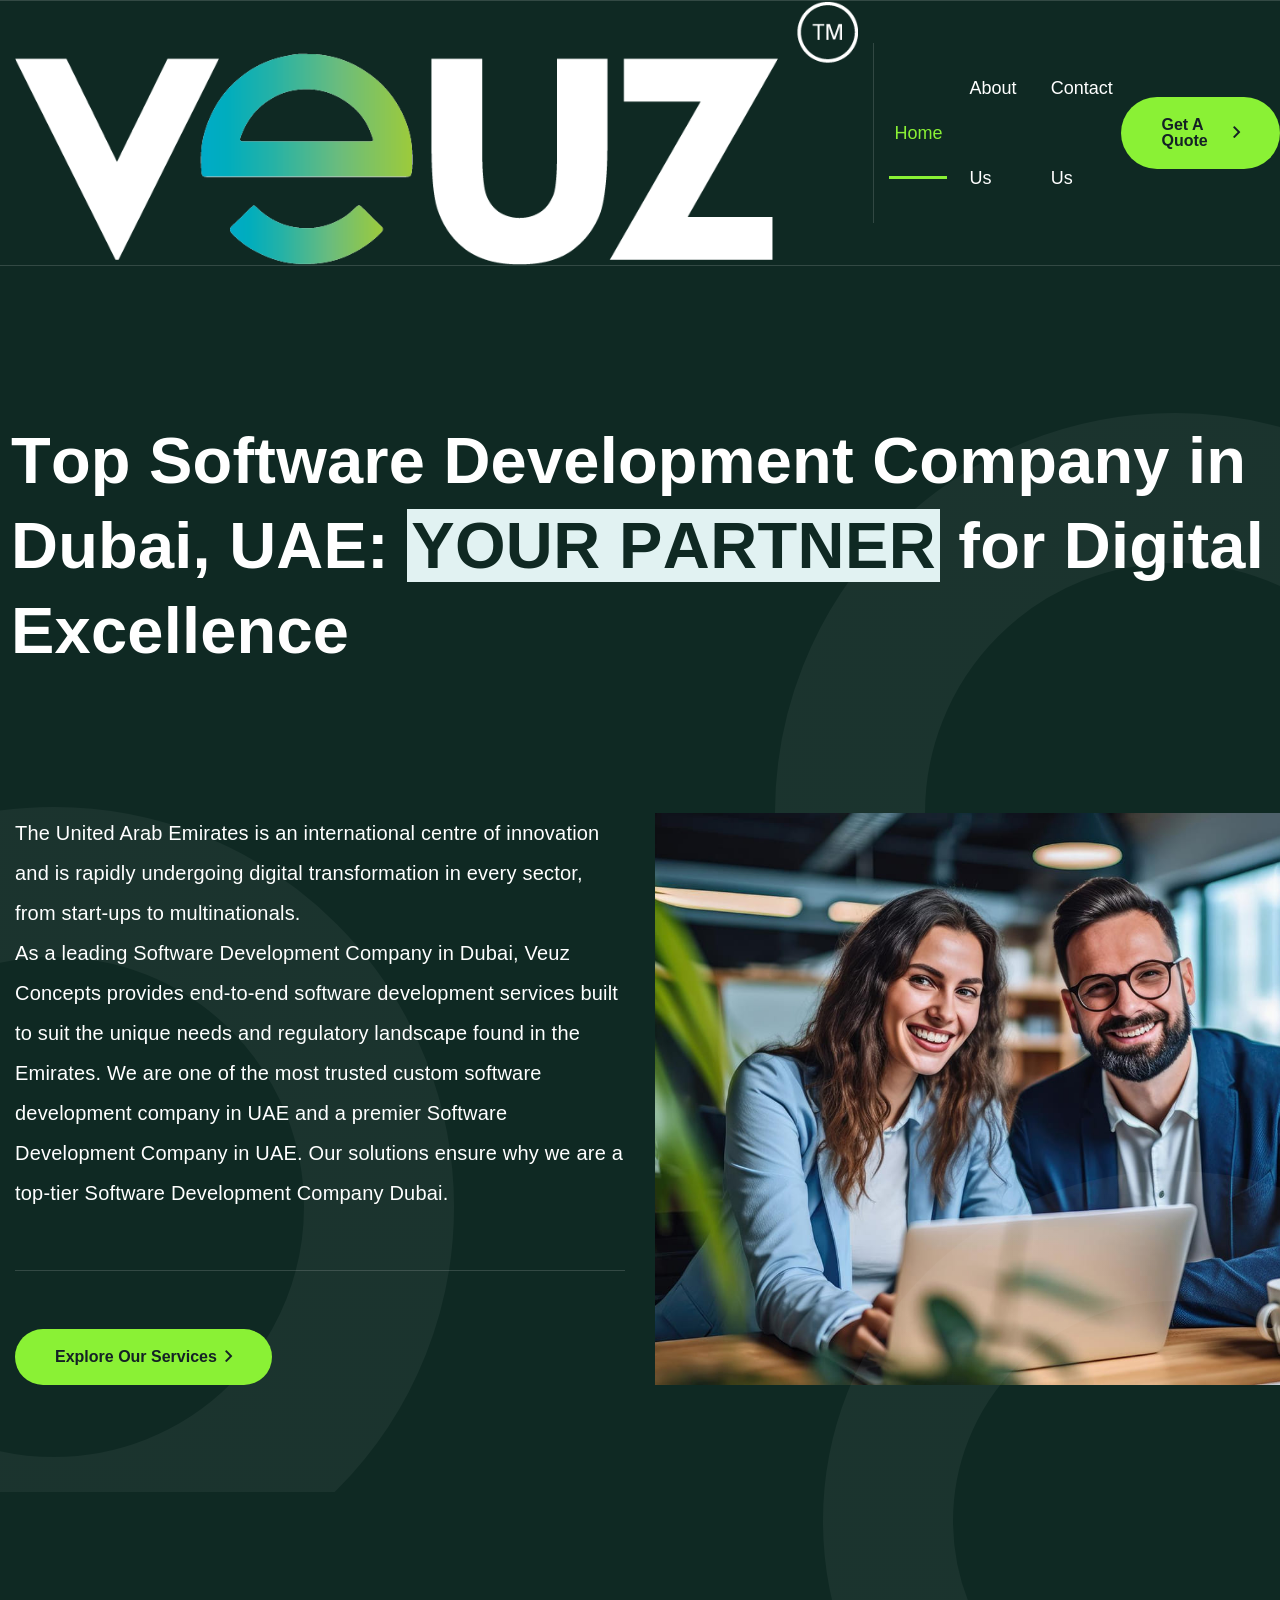
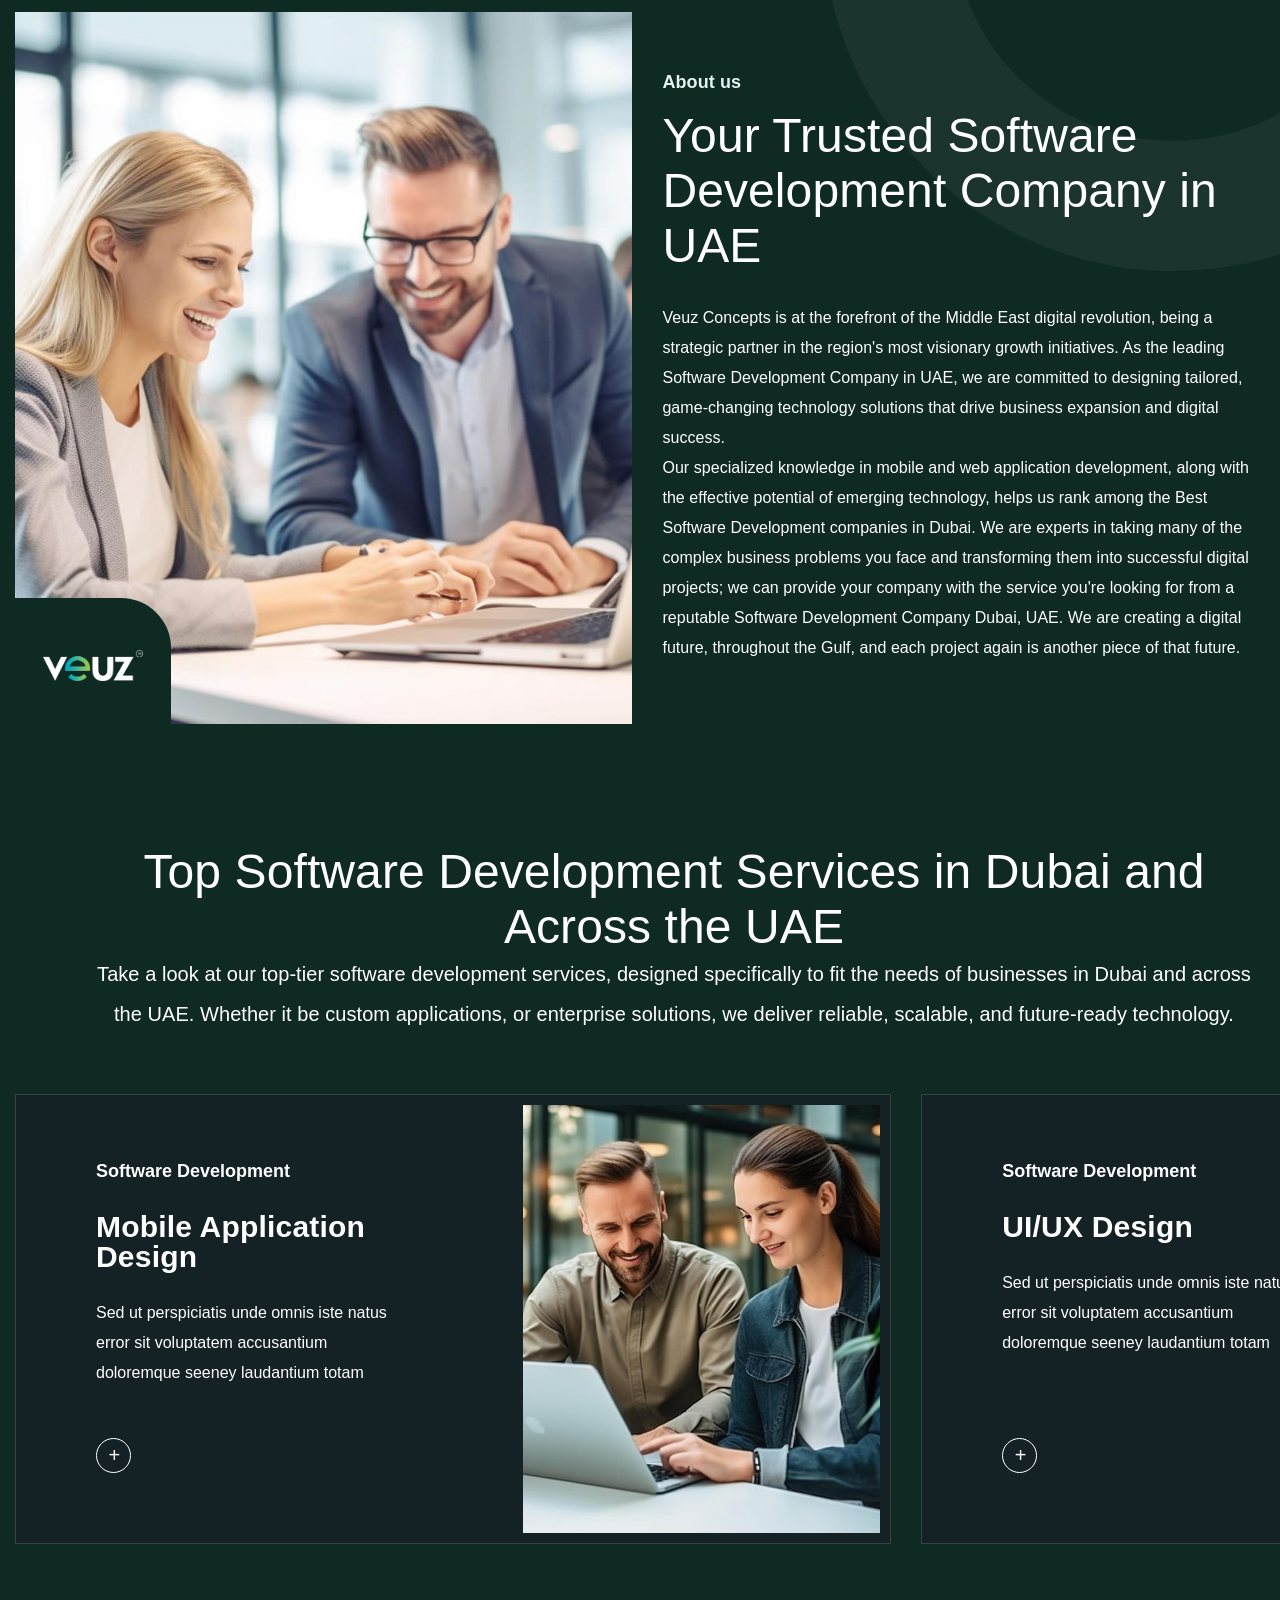
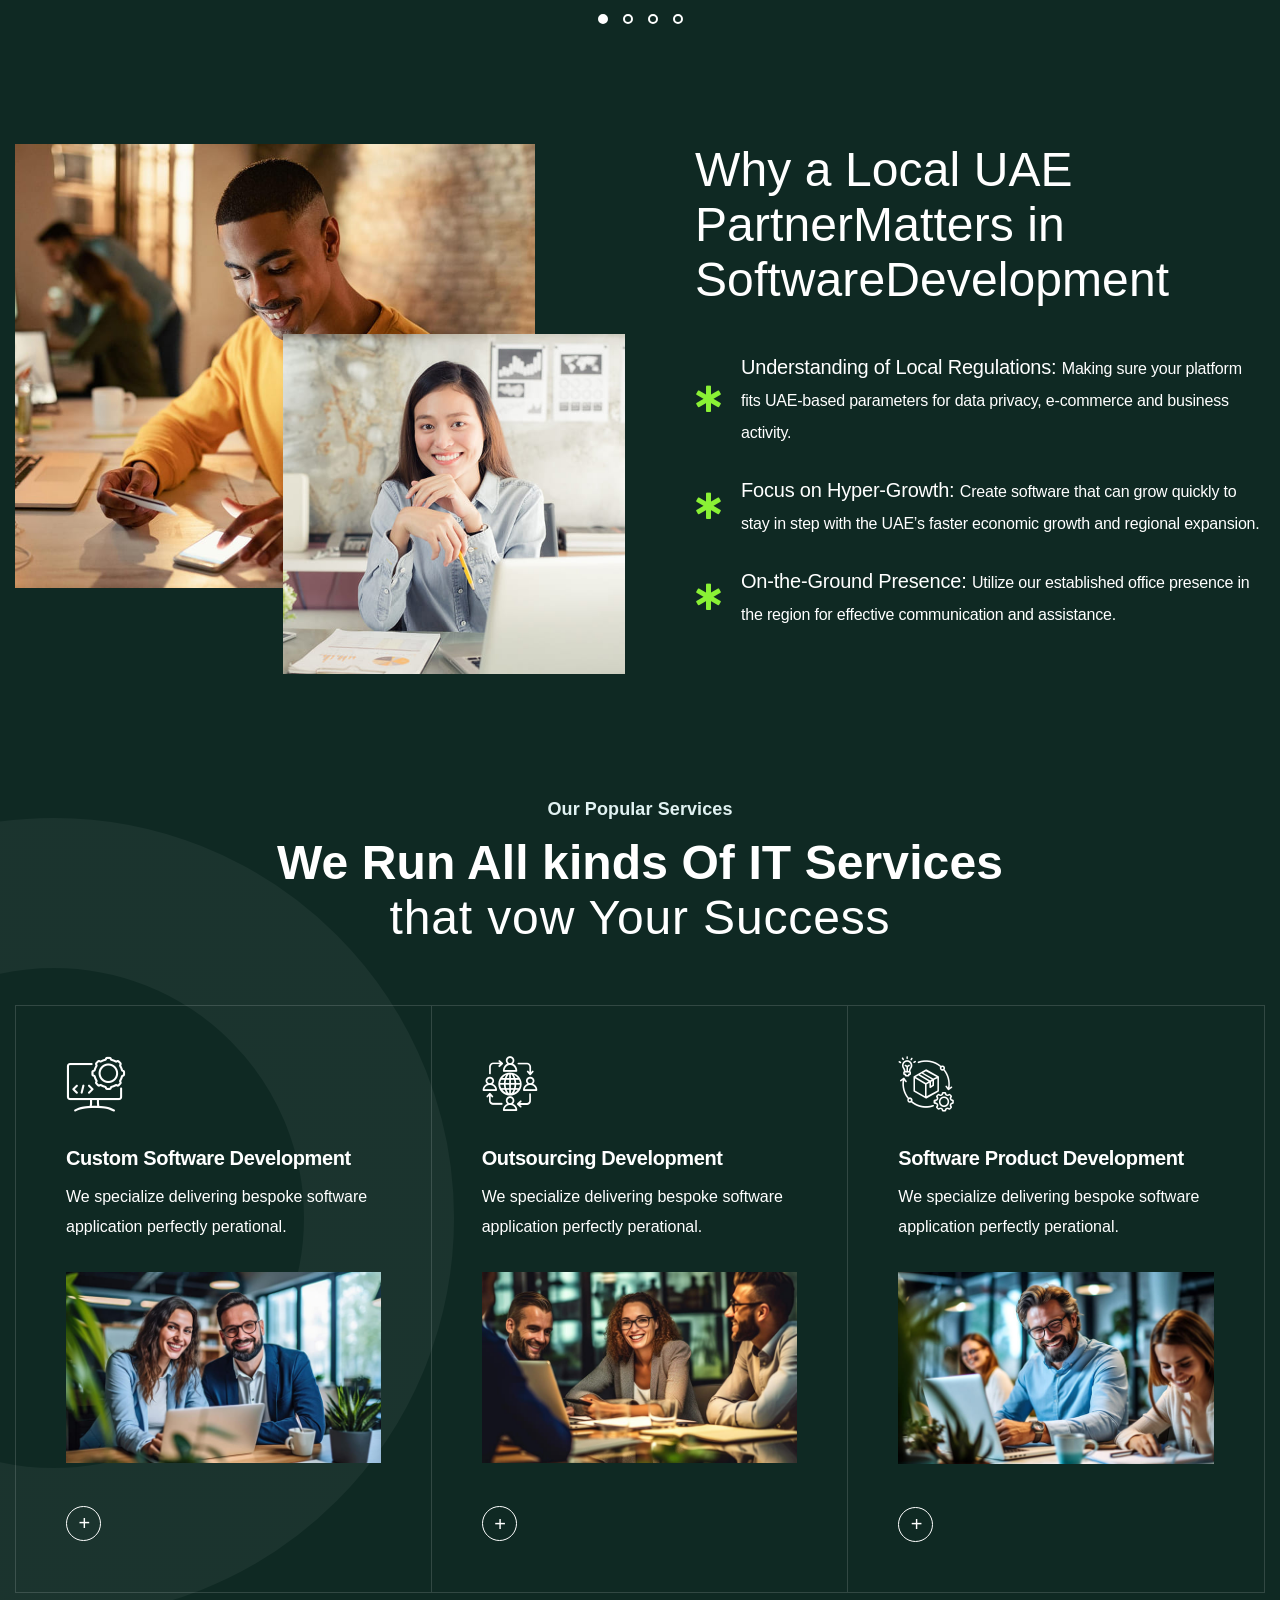
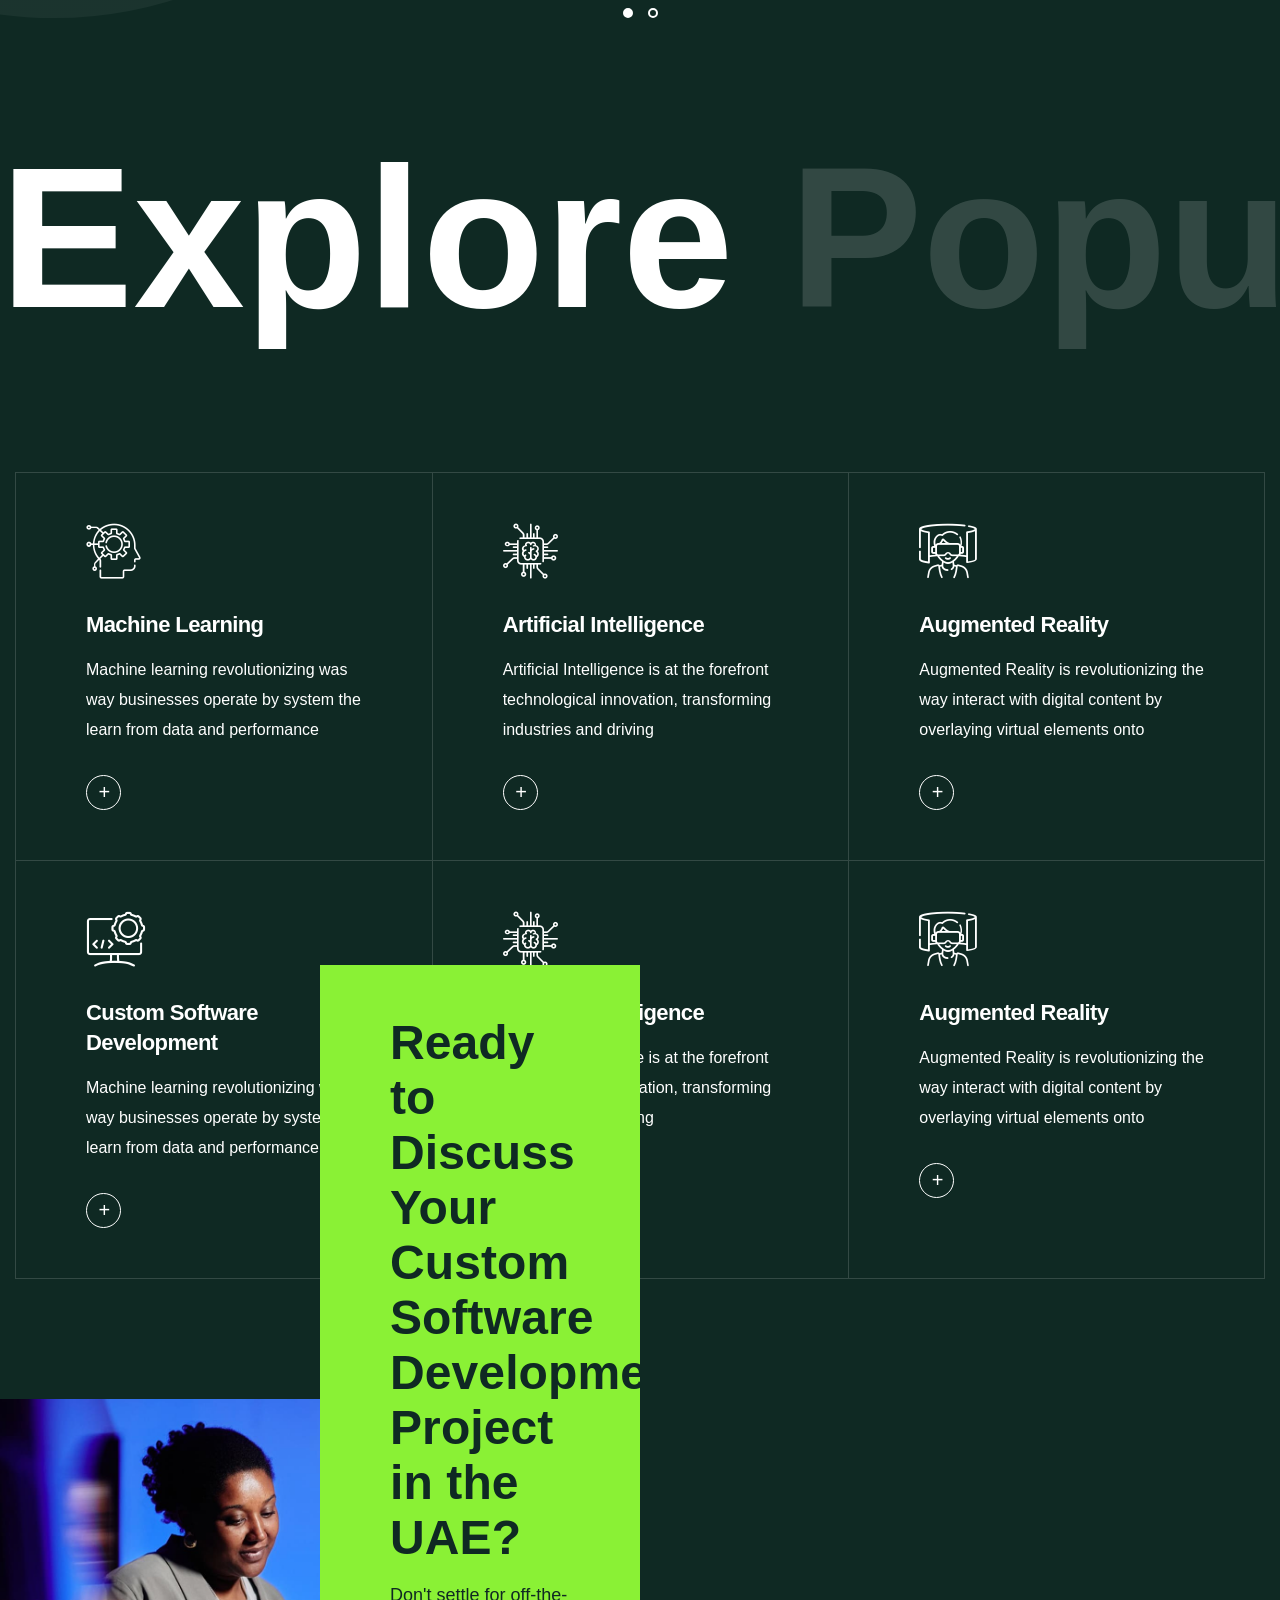
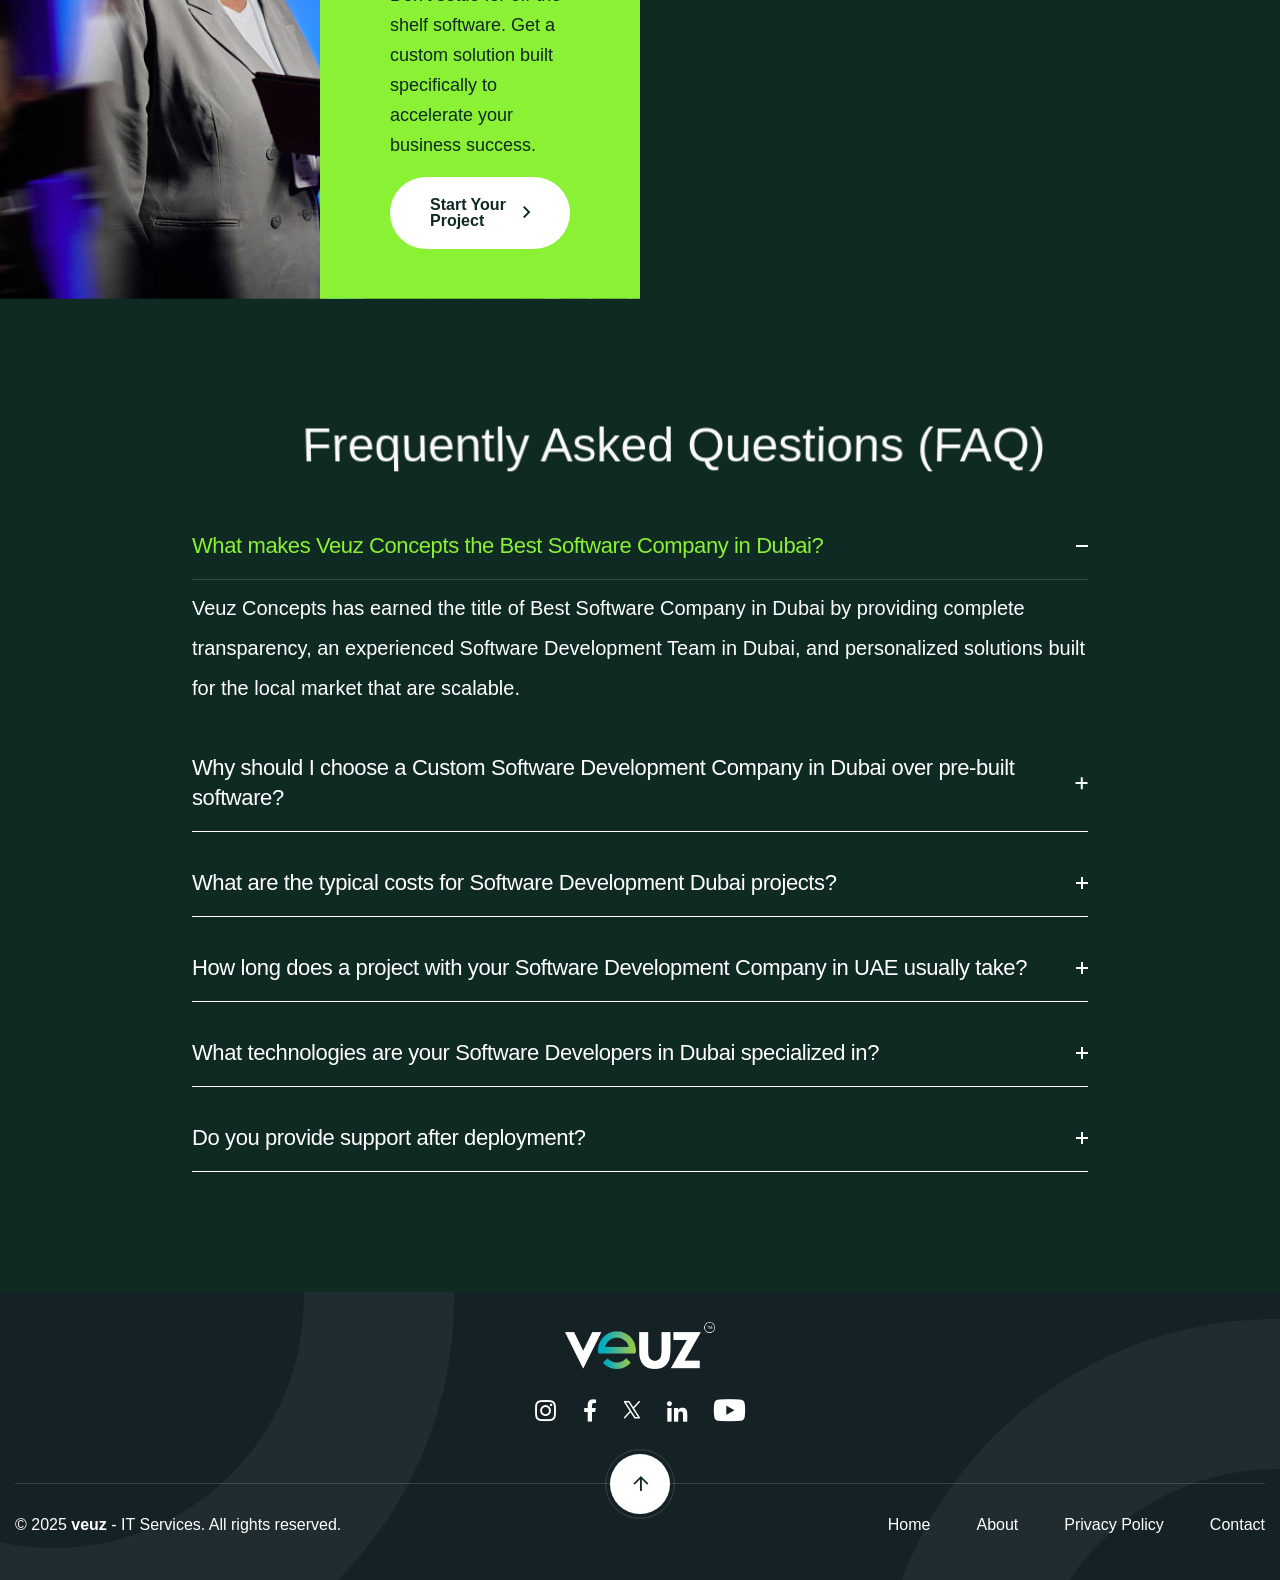
==== index.html @ c48ba490 "initial commit" ====
<!DOCTYPE html>
<html xmlns="http://www.w3.org/1999/xhtml" xml:lang="en-US" lang="en-US">


<head>
    <!-- Basic Page Needs -->
    <meta charset="utf-8" />
    <title>veuz</title>
    <meta name="description" content="">
    <meta name="keywords" content="">
    <meta name="author" content="" />

    <!-- Mobile Specific Metas -->
    <meta name="viewport" content="width=device-width, initial-scale=1, maximum-scale=5">

    <!-- Bootstrap -->
    <link rel="stylesheet" type="text/css" href="css/bootstrap.css" />
    <!-- Animate -->
    <link rel="stylesheet" type="text/css" href="css/animate.min.css" />
    <!-- Magnific-popup -->
    <link rel="stylesheet" type="text/css" href="css/magnific-popup.min.css" />
    <!-- Swiper -->
    <link rel="stylesheet" href="css/swiper-bundle.min.css">
    <!-- Nice select -->
    <link rel="stylesheet" href="css/nice-select.css">
    <!-- Odometer -->
    <link rel="stylesheet" href="css/odometer-theme-default.css">
    <!-- Textanimation -->
    <link rel="stylesheet" href="css/textanimation.css">

    <!-- Theme Style -->
    <link rel="stylesheet" type="text/css" href="css/styles.css" />

    <!-- Icon -->
    <link rel="stylesheet" type="text/css" href="icons/icomoon/style.css" />

    <!-- Favicon and Touch Icons  -->
    <link rel="shortcut icon" href="image/logo/favicon-veuz.png" />
    <link rel="apple-touch-icon-precomposed" href="image/logo/favicon-veuz.png" />


</head>

<body class="counter-scroll">

    <!-- .preload -->
    <div id="loading">
        <div id="loading-center">
            <div class="loader-container">
                <div class="wrap-loader">
                    <div class="loader">
                    </div>
                    <div class="icon">
                        <img src="image/logo/favicon-veuz.png" alt="logo">
                    </div>
                </div>
            </div>
        </div>
    </div>
    <!-- /.preload -->
    <div class="wrapper position-relative">



        <!-- Header -->
        <header class="header header-sticky" id="header">
            <div class="header-content flex justify-content-between align-items-center">
                <div class="header-left flex align-items-center">
                    <div class="logo logo-header">
                        <a href="index.html">
                            <img src="image/logo/logo-veuz.png" alt="">
                        </a>
                    </div>
                    <nav class="main-menu">
                        <ul class="menu-primary-menu">
                            <li class="menu-item current-menu-item">
                                <a href="index.html" class="item-link body-2">
                                    <span>
                                        Home
                                    </span>
                                </a>
                            </li>
                            <li class="menu-item">
                                <a href="about-us.html" class="item-link body-2">
                                    <span>
                                        About Us
                                    </span>
                                </a>
                            </li>
                            
                            
                            <li class="menu-item">
                                <a href="contact.html" class="item-link body-2">
                                    <span>
                                        Contact Us
                                    </span>
                                </a>
                            </li>
                        </ul>
                    </nav>
                </div>
                <div class="header-right">
                    <div class="nav-btn">
                        <a href="pricing.html" class="tf-btn">
                            <span>Get A Quote</span>
                            <i class="icon-arrow-right"></i>
                        </a>
                    </div>
                    
                    <div class="mobile-button nav-item d-xl-none">
                        <a href="#canvasMobile" data-bs-toggle="offcanvas">
                            <span></span>
                            <span></span>
                            <span></span>
                        </a>
                    </div>
                </div>
            </div>
        </header>
        <!-- /.header -->

        <!-- Page-title -->

        <div class="page-title-home tf-spacing-2">
            <div class="mask mask-home-1">
                <svg xmlns="http://www.w3.org/2000/svg" width="800" height="800" fill="none">
                    <circle cx="400" cy="400" r="325" stroke="url(#a)" stroke-width="150" />
                    <defs>
                        <linearGradient id="a" x1="176" x2="569" y1="70.5" y2="674">
                            <stop offset="0" stop-color="#fff" stop-opacity="0.05" />
                            <stop offset="1" stop-color="#fff" stop-opacity="0" />
                        </linearGradient>
                    </defs>
                </svg>
            </div>
            <div class="mask mask-home-2">
                <svg xmlns="http://www.w3.org/2000/svg" width="800" height="800" fill="none">
                    <circle cx="400" cy="400" r="325" stroke="url(#a1)" stroke-width="150" />
                    <defs>
                        <linearGradient id="a1" x1="176" x2="569" y1="70.5" y2="674">
                            <stop offset="0" stop-color="#fff" stop-opacity="0.05" />
                            <stop offset="1" stop-color="#fff" stop-opacity="0" />
                        </linearGradient>
                    </defs>
                </svg>
            </div>
            <div class="tf-container">
                <div class="row">
                    <div class="col-12">
                        <div class="top-page-title">
                            
                            <h1 class="title fw-6 lh-85 split-text effect-right">
                                Top Software Development Company in Dubai, UAE:  

                                <span class="highlight text-uppercase"> Your Partner</span> for Digital Excellence
                            </h1>
                        </div>
                    </div>
                </div>
                <div class="row justify-content-between rg-70">
                    <div class="col-lg-6">
                        <div class="content-left">

                            <div class="desc text-animation">
                                <p class="fs-20 lh-40">
                                    The United Arab Emirates is an international centre of innovation and is rapidly undergoing digital transformation in every sector, from start-ups to multinationals. 
                                </p>
                                 <p class="fs-20 lh-40">
                                    As a leading Software Development Company in Dubai, Veuz Concepts provides end-to-end software development services built to suit the unique needs and regulatory landscape found in the Emirates. We are one of the most trusted custom software development company in UAE and a premier Software Development Company in UAE. Our solutions ensure why we are a top-tier Software Development Company Dubai.
                                </p>
                            </div>

                            

                            <a href="services.html" class="tf-btn">
                                <span>Explore Our Services</span>
                                <i class="icon-arrow-right"></i>
                            </a>
                        </div>

                    </div>
                    <div class="col-lg-6">
                        <div class="image tf-animate-1">
                            <img src="image/page-title/img-page-title.jpg" data-src="image/page-title/img-page-title.jpg" alt="" class="lazyload">
                        </div>
                    </div>

                </div>
            </div>
        </div>

        <!-- /.page-title -->

        <!-- Main-content -->

        <div class="main-content">
            

            <section class="section-counting tf-spacing-2">
                <div class="mask mask-1">
                    <svg xmlns="http://www.w3.org/2000/svg" width="700" height="700" fill="none">
                        <circle cx="350" cy="350" r="285" stroke="url(#a2)" stroke-width="130" />
                        <defs>
                            <linearGradient id="a2" x1="154" x2="497.875" y1="61.688" y2="589.75">
                                <stop offset="0" stop-color="#fff" stop-opacity="0.05" />
                                <stop offset="1" stop-color="#fff" stop-opacity="0" />
                            </linearGradient>
                        </defs>
                    </svg>
                </div>
                <div class="tf-container w-1810">
                    <div class="section-counting-inner flex">
                        <div class="left">
                            <div class="image tf-animate-1">
                                <img src="image/section/img-section-counting-1.jpg" data-src="image/section/img-section-counting-1.jpg" alt="" class="lazyload">
                            </div>
                            <div class="box-logo tf-animate-2">
                                <img src="image/logo/logo-veuz.png" alt="">
                                
                            </div>
                            
                        </div>
                        <div class="right">
                            <div class="heading-section ">
                                <div class="sub-title body-2 fw-7 mb-17 title-animation">
                                    About us
                                </div>
                                <h2 class="title title-animation fw-3 mb-5">
                                    Your Trusted Software Development Company in UAE

                                    
                                </h2>
                                <div class="desc text-animation">
                                <p class=" lh-30">
                                    Veuz Concepts is at the forefront of the Middle East digital revolution, being a strategic partner in the region's most visionary growth initiatives. As the leading Software Development Company in UAE, we are committed to designing tailored, game-changing technology solutions that drive business expansion and digital success.
                                </p>
                                 <p class=" lh-30">
                                    Our specialized knowledge in mobile and web application development, along with the effective potential of emerging technology, helps us rank among the Best Software Development companies in Dubai. We are experts in taking many of the complex business problems you face and transforming them into successful digital projects; we can provide your company with the service you're looking for from a reputable Software Development Company Dubai, UAE. We are creating a digital future, throughout the Gulf, and each project again is another piece of that future.
                                </p>
                            </div>
                            </div>
                            
                        </div>
                    </div>
                </div>
            </section>

           

            <section class="section-project tf-spacing-2">
                <div class="tf-container">
                    <div class="heading-section mb-60 text-center">
                        
                        <h2 class="title fw-3 title-animation">
                            Top Software Development Services in Dubai and Across the UAE
                        </h2>
                        <div class="desc text-animation">
                                <p class="fs-20 lh-40">
                                    Take a look at our top-tier software development services, designed specifically to fit the needs of businesses in Dubai and across the UAE. Whether it be custom applications, or enterprise solutions, we deliver reliable, scalable, and future-ready technology.
                                </p>
                            </div>
                    </div>
                </div>
                <div class="swiper tf-swiper sw-project " data-swiper='{
                    "slidesPerView": 1,
                    "spaceBetween": 30,
                    "speed": 800,
                    "pagination": { "el": ".sw-pagination-project", "clickable": true },
                    "navigation": {
                        "clickable": true,
                        "nextEl": ".team-project",
                        "prevEl": ".team-project"
                    },  
                    "breakpoints": {
                        "1200": { "slidesPerView": 1.4125, "slidesPerGroup": 1}
                        }
                    }'>
                    <div class="swiper-wrapper">
                        <div class="swiper-slide">
                            <div class="project-item hover-image">
                                <div class="item-content px-sm-15">
                                    <div class="top-content">
                                        <div class="sub-title body-2 fw-7">
                                            Software Development
                                        </div>
                                        <h3 class="title-project"><a href="porfolio-details.html">Mobile Application Design</a></h3>
                                        <div class="desc lh-30">
                                            Sed ut perspiciatis unde omnis iste natus
                                            error sit voluptatem accusantium doloremque seeney laudantium totam
                                        </div>
                                    </div>
                                    <div class="bottom-content">
                                        <a href="porfolio-details.html" class="tf-btn-readmore">
                                            <span class="plus">+</span>
                                            <span class="text">Read More</span>
                                        </a>
                                    </div>
                                </div>
                                <a href="porfolio-details.html" class="image">
                                    <img src="image/project-item/project-item-1.jpg" data-src="image/project-item/project-item-1.jpg" alt="" class="lazyload">
                                </a>
                            </div>
                        </div>
                        <div class="swiper-slide">
                            <div class="project-item hover-image">
                                <div class="item-content px-sm-15">
                                    <div class="top-content">
                                        <div class="sub-title body-2 fw-7">
                                            Software Development
                                        </div>
                                        <h3 class="title-project"><a href="porfolio-details.html">UI/UX Design</a></h3>
                                        <div class="desc lh-30">
                                            Sed ut perspiciatis unde omnis iste natus
                                            error sit voluptatem accusantium doloremque seeney laudantium totam
                                        </div>
                                    </div>
                                    <div class="bottom-content">
                                        <a href="porfolio-details.html" class="tf-btn-readmore">
                                            <span class="plus">+</span>
                                            <span class="text">Read More</span>
                                        </a>
                                    </div>
                                </div>
                                <a href="porfolio-details.html" class="image">
                                    <img src="image/project-item/project-item-1.jpg" data-src="image/project-item/project-item-1.jpg" alt="" class="lazyload">
                                </a>
                            </div>
                        </div>
                        <div class="swiper-slide">
                            <div class="project-item hover-image">
                                <div class="item-content px-sm-15">
                                    <div class="top-content">
                                        <div class="sub-title body-2 fw-7">
                                            Software Development
                                        </div>
                                        <h3 class="title-project"><a href="porfolio-details.html">Mobile Application Design</a></h3>
                                        <div class="desc lh-30">
                                            Sed ut perspiciatis unde omnis iste natus
                                            error sit voluptatem accusantium doloremque seeney laudantium totam
                                        </div>
                                    </div>
                                    <div class="bottom-content">
                                        <a href="porfolio-details.html" class="tf-btn-readmore">
                                            <span class="plus">+</span>
                                            <span class="text">Read More</span>
                                        </a>
                                    </div>
                                </div>
                                <a href="porfolio-details.html" class="image">
                                    <img src="image/project-item/project-item-1.jpg" data-src="image/project-item/project-item-1.jpg" alt="" class="lazyload">
                                </a>
                            </div>
                        </div>
                        <div class="swiper-slide">
                            <div class="project-item hover-image">
                                <div class="item-content px-sm-15">
                                    <div class="top-content">
                                        <div class="sub-title body-2 fw-7">
                                            Software Development
                                        </div>
                                        <h3 class="title-project"><a href="porfolio-details.html">UI/UX Design</a></h3>
                                        <div class="desc lh-30">
                                            Sed ut perspiciatis unde omnis iste natus
                                            error sit voluptatem accusantium doloremque seeney laudantium totam
                                        </div>
                                    </div>
                                    <div class="bottom-content">
                                        <a href="porfolio-details.html" class="tf-btn-readmore">
                                            <span class="plus">+</span>
                                            <span class="text">Read More</span>
                                        </a>
                                    </div>
                                </div>
                                <a href="porfolio-details.html" class="image">
                                    <img src="image/project-item/project-item-1.jpg" data-src="image/project-item/project-item-1.jpg" alt="" class="lazyload">
                                </a>
                            </div>
                        </div>
                    </div>
                </div>
                <div class="sw-pagination-project sw-pagination mt-70 justify-content-center"></div>
            </section>

            <section class="section-about p-services tf-spacing-2">
                <div class="tf-container">
                    <div class="row">
                        <div class="col-lg-6">
                            <div class="left">
                                <div class="image tf-animate-2">
                                    <img src="image/section/img-section-about-p-serveic-1.jpg" data-src="image/section/img-section-about-p-serveic-1.jpg" alt="" class="lazyload">
                                </div>
                                <div class="img-secion-item img-1 tf-animate-3">
                                    <img src="image/section/img-section-about-p-serveic-2.jpg" data-src="image/section/img-section-about-p-serveic-2.jpg" alt="" class="lazyload">
                                </div>
                            </div>
                        </div>
                        <div class="col-lg-6">
                            <div class="right">
                                <div class="heading-section mb-45">
                                    
                                    <h2 class="title fw-3 title-animation">
                                        Why a Local UAE Partner
Matters in Software
Development
                                    </h2>
                                </div>
                                <div class="section-content">
                                    
                                    <div class="list-benefit">
                                        <div class="benefit-item style-big title-animation">
                                            <i class="icon-star-of-life"></i>
                                            <span class="fs-20 lh-30">Understanding of Local Regulations: <span class="fs-16">Making sure your platform fits UAE-based parameters for data privacy, e-commerce and business activity.</span></span>
                                        </div>
                                        <div class="benefit-item style-big title-animation">
                                            <i class="icon-star-of-life"></i>
                                            <span class="fs-20 lh-30">Focus on Hyper-Growth: <span class="fs-16">Create software that can grow quickly to stay in step with the UAE’s faster economic growth and regional expansion.</span></span>
                                        </div>
                                        <div class="benefit-item style-big title-animation">
                                            <i class="icon-star-of-life"></i>
                                            <span class="fs-20 lh-30">On-the-Ground Presence: <span class="fs-16">Utilize our established office presence in the region for effective communication and assistance.</span></span>
                                        </div>
                                    </div>
                                    
                                </div>
                            </div>
                        </div>
                    </div>
                </div>
            </section>


            

            <section class="section-services tf-spacing-2">
                <div class="mask mask-1">
                    <svg xmlns="http://www.w3.org/2000/svg" width="800" height="800" fill="none">
                        <circle cx="400" cy="400" r="325" stroke="url(#a3)" stroke-width="150" />
                        <defs>
                            <linearGradient id="a3" x1="176" x2="569" y1="70.5" y2="674">
                                <stop offset="0" stop-color="#fff" stop-opacity="0.05" />
                                <stop offset="1" stop-color="#fff" stop-opacity="0" />
                            </linearGradient>
                        </defs>
                    </svg>
                </div>
                
                <div class="tf-container">
                    <div class="row">
                        <div class="col-12">
                            <div class="heading-section mb-60 text-center">
                                <div class="sub-title body-2 fw-7 mb-17 title-animation">
                                    Our Popular Services
                                </div>
                                <h2 class="title fw-6 title-animation">
                                    We Run All kinds Of IT Services
                                    <br><span class="fw-3">that vow Your Success</span>
                                </h2>
                            </div>
                        </div>
                    </div>
                    <div class="row">
                        <div class="col-12">
                            <div class="swiper tf-swiper sw-services sw-border" data-swiper='{
                                "slidesPerView": 1,
                                "spaceBetween": 0,
                                "speed": 800,
                                "pagination": { "el": ".sw-pagination-services", "clickable": true },
                                "breakpoints": {
                                    "550": { "slidesPerView": 2, "slidesPerGroup": 1},
                                    "1200": { "slidesPerView": 3, "slidesPerGroup": 1}
                                    }
                                }'>
                                <div class="swiper-wrapper">
                                    <div class="swiper-slide">
                                        <div class="services-item hover-image px-md-15 style-1">
                                            <div class="icon">
                                                <i class="icon-custom-software"></i>
                                            </div>
                                            <h6 class="lh-30 fw-6"><a href="services-details.html" class="title-service"> Custom Software Development</a></h6>
                                            <div class="desc lh-30">
                                                We specialize delivering bespoke software application perfectly perational.
                                            </div>
                                            <a href="services-details.html" class="image">
                                                <img src="image/services-item/services-1.jpg" data-src="image/services-item/services-1.jpg" alt="" class="lazyload">
                                            </a>
                                            <div class="bottom-item">
                                                <a href="services-details.html" class="tf-btn-readmore">
                                                    <span class="plus">+</span>
                                                    <span class="text">Read More</span>
                                                </a>
                                            </div>
                                        </div>
                                    </div>
                                    <div class="swiper-slide">
                                        <div class="services-item hover-image px-md-15 style-1">
                                            <div class="icon">
                                                <i class="icon-outsourcing"></i>
                                            </div>
                                            <h6 class="lh-30 fw-6"><a href="services-details.html" class="title-service">Outsourcing Development</a></h6>
                                            <div class="desc lh-30">
                                                We specialize delivering bespoke software application perfectly perational.
                                            </div>
                                            <a href="services-details.html" class="image">
                                                <img src="image/services-item/services-2.jpg" data-src="image/services-item/services-2.jpg" alt="" class="lazyload">
                                            </a>
                                            <div class="bottom-item">
                                                <a href="services-details.html" class="tf-btn-readmore">
                                                    <span class="plus">+</span>
                                                    <span class="text">Read More</span>
                                                </a>
                                            </div>
                                        </div>
                                    </div>
                                    <div class="swiper-slide">
                                        <div class="services-item hover-image px-md-15 style-1">
                                            <div class="icon">
                                                <i class="icon-software-product"></i>
                                            </div>
                                            <h6 class="lh-30 fw-6"><a href="services-details.html" class="title-service">Software Product Development</a></h6>
                                            <div class="desc lh-30">
                                                We specialize delivering bespoke software application perfectly perational.
                                            </div>
                                            <a href="services-details.html" class="image">
                                                <img src="image/services-item/services-3.jpg" data-src="image/services-item/services-3.jpg" alt="" class="lazyload">
                                            </a>
                                            <div class="bottom-item">
                                                <a href="services-details.html" class="tf-btn-readmore">
                                                    <span class="plus">+</span>
                                                    <span class="text">Read More</span>
                                                </a>
                                            </div>
                                        </div>
                                    </div>
                                    <div class="swiper-slide">
                                        <div class="services-item hover-image px-md-15 style-1">
                                            <div class="icon">
                                                <i class="icon-software-product"></i>
                                            </div>
                                            <h6 class="lh-30 fw-6"><a href="services-details.html" class="title-service">Software Product Development</a></h6>
                                            <div class="desc lh-30">
                                                We specialize delivering bespoke software application perfectly perational.
                                            </div>
                                            <a href="services-details.html" class="image">
                                                <img src="image/services-item/services-3.jpg" data-src="image/services-item/services-3.jpg" alt="" class="lazyload">
                                            </a>
                                            <div class="bottom-item">
                                                <a href="services-details.html" class="tf-btn-readmore">
                                                    <span class="plus">+</span>
                                                    <span class="text">Read More</span>
                                                </a>
                                            </div>
                                        </div>
                                    </div>
                                </div>
                            </div>
                            <div class="sw-pagination-services sw-pagination  mt-15 justify-content-center"></div>

                        </div>
                    </div>
                </div>
            </section>

             <section class="section-services p-services tf-spacing-2">
                <div class="top-section">
                    <div class="tf-marquee">
                        <div class="marquee-wrapper">
                            <div class="initial-child-container">
                                <div class="big-text">
                                    Explore <span class="text-stroke">Popular</span> Services
                                </div>
                                <div class="big-text">
                                    Explore <span class="text-stroke">Popular</span> Services
                                </div>
                                <div class="big-text">
                                    Explore <span class="text-stroke">Popular</span> Services
                                </div>
                                <div class="big-text">
                                    Explore <span class="text-stroke">Popular</span> Services
                                </div>
                                <div class="big-text">
                                    Explore <span class="text-stroke">Popular</span> Services
                                </div>
                                <div class="big-text">
                                    Explore <span class="text-stroke">Popular</span> Services
                                </div>
                                <div class="big-text">
                                    Explore <span class="text-stroke">Popular</span> Services
                                </div>
                                <div class="big-text">
                                    Explore <span class="text-stroke">Popular</span> Services
                                </div>
                                <div class="big-text">
                                    Explore <span class="text-stroke">Popular</span> Services
                                </div>
                                <div class="big-text">
                                    Explore <span class="text-stroke">Popular</span> Services
                                </div>
                                <div class="big-text">
                                    Explore <span class="text-stroke">Popular</span> Services
                                </div>
                                <div class="big-text">
                                    Explore <span class="text-stroke">Popular</span> Services
                                </div>
                            </div>
                        </div>
                    </div>
                </div>

                <div class="tf-container">
                    <div class="list-services flex flex-wrap">

                        <div class="services-item px-lg-15 no-img">
                            <div class="icon">
                                <i class="icon-augmented"></i>
                            </div>

                            <h5 class="lh-30 fw-6"><a href="services-details.html" class="title-service"> Machine Learning</a></h5>

                            <div class="desc lh-30">
                                Machine learning revolutionizing was way businesses operate by system the learn from data and performance
                            </div>

                            <div class="bottom-item">
                                <a href="services-details.html" class="tf-btn-readmore">
                                    <span class="plus">+</span>
                                    <span class="text">Read More</span>
                                </a>
                            </div>

                        </div>

                        <div class="services-item px-lg-15 no-img">
                            <div class="icon">
                                <i class="icon-artificial"></i>
                            </div>

                            <h5 class="lh-30 fw-6"><a href="services-details.html" class="title-service">Artificial Intelligence</a></h5>

                            <div class="desc lh-30">
                                Artificial Intelligence is at the forefront technological innovation, transforming industries and driving
                            </div>

                            <div class="bottom-item">
                                <a href="services-details.html" class="tf-btn-readmore">
                                    <span class="plus">+</span>
                                    <span class="text">Read More</span>
                                </a>
                            </div>

                        </div>

                        <div class="services-item px-lg-15 no-img">
                            <div class="icon">
                                <i class="icon-machine"></i>
                            </div>

                            <h5 class="lh-30 fw-6"><a href="services-details.html" class="title-service">Augmented Reality</a></h5>

                            <div class="desc lh-30">
                                Augmented Reality is revolutionizing the way interact with digital content by overlaying virtual elements onto
                            </div>

                            <div class="bottom-item">
                                <a href="services-details.html" class="tf-btn-readmore">
                                    <span class="plus">+</span>
                                    <span class="text">Read More</span>
                                </a>
                            </div>

                        </div>

                        <div class="services-item px-lg-15 no-img">
                            <div class="icon">
                                <i class="icon-custom-software"></i>
                            </div>

                            <h5 class="lh-30 fw-6"><a href="services-details.html" class="title-service">Custom Software Development</a></h5>

                            <div class="desc lh-30">
                                Machine learning revolutionizing was way businesses operate by system the learn from data and performance
                            </div>

                            <div class="bottom-item">
                                <a href="services-details.html" class="tf-btn-readmore">
                                    <span class="plus">+</span>
                                    <span class="text">Read More</span>
                                </a>
                            </div>

                        </div>

                        <div class="services-item px-lg-15 no-img">
                            <div class="icon">
                                <i class="icon-artificial"></i>
                            </div>

                            <h5 class="lh-30 fw-6"><a href="services-details.html" class="title-service">Artificial Intelligence</a></h5>

                            <div class="desc lh-30">
                                Artificial Intelligence is at the forefront technological innovation, transforming industries and driving
                            </div>

                            <div class="bottom-item">
                                <a href="services-details.html" class="tf-btn-readmore">
                                    <span class="plus">+</span>
                                    <span class="text">Read More</span>
                                </a>
                            </div>

                        </div>

                        <div class="services-item px-lg-15 no-img">
                            <div class="icon">
                                <i class="icon-machine"></i>
                            </div>

                            <h5 class="lh-30 fw-6"><a href="services-details.html" class="title-service">Augmented Reality</a></h5>

                            <div class="desc lh-30">
                                Augmented Reality is revolutionizing the way interact with digital content by overlaying virtual elements onto
                            </div>

                            <div class="bottom-item">
                                <a href="services-details.html" class="tf-btn-readmore">
                                    <span class="plus">+</span>
                                    <span class="text">Read More</span>
                                </a>
                            </div>

                        </div>
                    </div>
                </div>
            </section>



            <section class="section-form tf-spacing-4">
                <div class="section-inner">
                    <div class="left">
                        <div class="image tf-animate-1">
                            <img src="image/section/img-section-form-1.jpg" data-src="image/section/img-section-form-1.jpg" alt="" class="lazyload">
                        </div>
                        <div class="section-content section-form-content tf-animate-2">
                            
                            <h2 class="title fw-6">
                                Ready to Discuss Your Custom Software Development Project in the UAE?
                            </h2>
                            <div class="sub-title body-2 lh-30 fw-3 mb-17">
                                Don't settle for off-the-shelf software. Get a custom solution built specifically to accelerate your business success.
                            </div>
                            <a href="contact.html" class="tf-btn style-bg-white hover-bg-main-dark">
                                <span> Start Your Project</span>
                                <i class="icon-arrow-right"></i>
                            </a>
                        </div>
                    </div>
                    
                </div>
            </section>

            <section class="section-project tf-spacing-2">
                <div class="tf-container">
                    <div class="heading-section mb-60 text-center">
                        
                        <h2 class="title fw-3 title-animation">
                            Frequently Asked Questions (FAQ)
                        </h2>
                        
                    </div>
                </div>

                 <div class="wg-according" id="According1">
                                <div class="according-item">
                                    <h5 class="fw-5">
                                        <a href="#according1" data-bs-toggle="collapse" class="title-according">What makes Veuz Concepts the Best Software Company in Dubai? <span></span></a>
                                    </h5>
                                    <div id="according1" class="collapse show" data-bs-parent="#According1">
                                        <div class="according-content">
                                            
                                            <div class="right">
                                                <div class="desc lh-40 fs-20">
                                                    Veuz Concepts has earned the title of Best Software Company in Dubai by providing complete transparency, an experienced Software Development Team in Dubai, and personalized solutions built for the local market that are scalable.
                                                </div>
                                                
                                            </div>
                                        </div>
                                    </div>
                                </div>
                                <div class="according-item">
                                    <h5 class="fw-5">
                                        <a href="#according2" data-bs-toggle="collapse" class="title-according collapsed">Why should I choose a Custom Software Development Company in Dubai over pre-built software?<span></span></a>
                                    </h5>
                                    <div id="according2" class="collapse" data-bs-parent="#According1">
                                        <div class="according-content">
                                            
                                            <div class="right">
                                                <div class="desc lh-40 fs-20">
                                                    Working with a Custom Software Development Company in Dubai means that your platform will truly fit your business processes, connect to existing systems, and provide a unique competitive advantage over off-the-shelf solutions.
                                                </div>
                                                
                                            </div>
                                        </div>
                                    </div>
                                </div>
                                <div class="according-item">
                                    <h5 class="fw-5">
                                        <a href="#according3" data-bs-toggle="collapse" class="title-according collapsed">What are the typical costs for Software Development Dubai projects?<span></span></a>
                                    </h5>
                                    <div id="according3" class="collapse" data-bs-parent="#According1">
                                        <div class="according-content">
                                            
                                            <div class="right">
                                                <div class="desc lh-40 fs-20">
                                                    The prices associated with Software Development Dubai projects can vary greatly depending on complexity, features, and technology stack. However, we provide a direct, detailed estimate following a full requirement discovery meeting.
                                                </div>
                                                
                                            </div>
                                        </div>
                                    </div>
                                </div>
                                <div class="according-item">
                                    <h5 class="fw-5">
                                        <a href="#according4" data-bs-toggle="collapse" class="title-according collapsed">How long does a project with your Software Development Company in UAE usually take?<span></span></a>
                                    </h5>
                                    <div id="according4" class="collapse" data-bs-parent="#According1">
                                        <div class="according-content">
                                            
                                            <div class="right">
                                                <div class="desc lh-40 fs-20">
                                                    Project timelines are primarily dictated by scope - and incredibly, our Software Development Company in UAE works with an Agile process and structured methodology to get your product to market in the fastest way possible, without sacrificing quality.
                                                </div>
                                                
                                            </div>
                                        </div>
                                    </div>
                                </div>

                                <div class="according-item">
                                    <h5 class="fw-5">
                                        <a href="#according5" data-bs-toggle="collapse" class="title-according collapsed">What technologies are your Software Developers in Dubai specialized in? <span></span></a>
                                    </h5>
                                    <div id="according5" class="collapse" data-bs-parent="#According1">
                                        <div class="according-content">
                                            
                                            <div class="right">
                                                <div class="desc lh-40 fs-20">
                                                    Our Software Developers in Dubai are experts in almost any modern, enterprise-level technology stack, which may include (but is not limited to) full-stack frameworks like React and Node.js, cloud technologies (AWS, Azure, Google Cloud) and secure database architecture.
                                                </div>
                                                
                                            </div>
                                        </div>
                                    </div>
                                </div>

                                <div class="according-item">
                                    <h5 class="fw-5">
                                        <a href="#according6" data-bs-toggle="collapse" class="title-according collapsed">Do you provide support after deployment? <span></span></a>
                                    </h5>
                                    <div id="according6" class="collapse" data-bs-parent="#According1">
                                        <div class="according-content">
                                            
                                            <div class="right">
                                                <div class="desc lh-40 fs-20">
                                                    Of course, our Software Development Company Dubai also provides flexible post-launch support and maintenance packages to ensure your software is secure, updated and performing well long after it’s been deploy.
                                                </div>
                                                
                                            </div>
                                        </div>
                                    </div>
                                </div>
                                
                            </div>
                
            </section>

             

           
        </div>

        <!-- /.main-content -->

        <footer class="footer" id="footer">
            <div class="mask mask-1">
                <svg xmlns="http://www.w3.org/2000/svg" width="800" height="800" fill="none">
                    <circle cx="400" cy="400" r="325" stroke="url(#a6)" stroke-width="150" />
                    <defs>
                        <linearGradient id="a6" x1="176" x2="569" y1="70.5" y2="674">
                            <stop offset="0" stop-color="#fff" stop-opacity="0.05" />
                            <stop offset="1" stop-color="#fff" stop-opacity="0" />
                        </linearGradient>
                    </defs>
                </svg>
            </div>
            <div class="mask mask-2">
                <svg xmlns="http://www.w3.org/2000/svg" width="800" height="800" fill="none">
                    <circle cx="400" cy="400" r="325" stroke="url(#a7)" stroke-width="150" />
                    <defs>
                        <linearGradient id="a7" x1="176" x2="569" y1="70.5" y2="674">
                            <stop offset="0" stop-color="#fff" stop-opacity="0.05" />
                            <stop offset="1" stop-color="#fff" stop-opacity="0" />
                        </linearGradient>
                    </defs>
                </svg>
            </div>
            <div class="footer-inner position-relative">
                

                <div class="tf-container my-5 d-flex align-items-center flex-column">
                    <a href="#" class="mb-5">
                        <img src="image/logo/logo-veuz.png" alt="" width="150">
                    </a>
                    <div class="social-icons mb-5">
                        <a href="#"><i class="icon-instagram"></i></a>
                        <a href="#"><i class="icon-fb"></i></a>
                        <a href="#"><i class="icon-X"></i></a>
                        <a href="#"><i class="icon-linkedin"></i></a>
                        <a href="#"><i class="icon-youtube"></i></a>
                    </div>
                </div>
                <div class="tf-container">
                    <div class="footer-bottom">
                        <div class="line"></div>
                        <a href="#" class="footer-go-top">
                            <i class="icon-arrow-up"></i>
                        </a>
                        <div class="list-bottom flex align-items-center justify-content-between flex-wrap rg-15 g-30">
                            <span class="text-center lh-30">
                                © 2025 <a href="#" class="fw-7">veuz</a> - IT Services. All rights reserved.
                            </span>
                            <ul class="flex align-items-center justify-content-center flex-wrap rg-15">
                                <li><a href="#">Home</a></li>
                                <li><a href="#">About</a></li>
                                <li><a href="#">Privacy Policy</a></li>
                                <li><a href="#">Contact</a></li>
                            </ul>
                        </div>
                    </div>
                </div>
            </div>
        </footer>

        <!-- Mobile-nav-wrap -->
        <div class="offcanvas offcanvas-start mobile-nav-wrap" id="canvasMobile">
            <div class="inner-mobile-nav">
                <div class="top-header-mobi">
                    <div class="logo-mobile">
                        <a href="index.html">
                            <img src="image/logo/logo-veuz.png" alt="">
                        </a>
                    </div>
                    <button class="mobile-nav-close" data-bs-dismiss="offcanvas" aria-label="Close">
                        <svg xmlns="http://www.w3.org/2000/svg" xmlns:xlink="http://www.w3.org/1999/xlink" fill="white" x="0px" y="0px" width="20px" height="20px" viewBox="0 0 122.878 122.88" enable-background="new 0 0 122.878 122.88" xml:space="preserve">
                            <g>
                                <path d="M1.426,8.313c-1.901-1.901-1.901-4.984,0-6.886c1.901-1.902,4.984-1.902,6.886,0l53.127,53.127l53.127-53.127 c1.901-1.902,4.984-1.902,6.887,0c1.901,1.901,1.901,4.985,0,6.886L68.324,61.439l53.128,53.128c1.901,1.901,1.901,4.984,0,6.886 c-1.902,1.902-4.985,1.902-6.887,0L61.438,68.326L8.312,121.453c-1.901,1.902-4.984,1.902-6.886,0 c-1.901-1.901-1.901-4.984,0-6.886l53.127-53.128L1.426,8.313L1.426,8.313z">
                                </path>
                            </g>
                        </svg>
                    </button>
                </div>
                <nav class="mobile-main-nav">
                    <ul id="menu-mobile" class="menu">
                        <li class="menu-item current-menu-mobile-item">
                            <a href="index.html">Home</a>
                        </li>
                        <li class="menu-item">
                            <a href="about-us.html">About Us</a>
                        </li>
                        <li class="menu-item menu-item-has-children-mobile">
                            <a href="#dropdown-menu-3" data-bs-toggle="collapse" class="collapsed">Porfolio</a>
                            <div id="dropdown-menu-3" class="collapse" data-bs-parent="#menu-mobile">
                                <ul class="sub-menu-mobile">
                                    <li class="menu-item"><a href="porfolio-grid.html">Porfolio Grid</a></li>
                                    <li class="menu-item"><a href="porfolio-list.html">Porfolio List</a></li>
                                    <li class="menu-item"><a href="porfolio-details.html">Porfolio Details</a></li>
                                </ul>
                            </div>
                        </li>
                        <li class="menu-item menu-item-has-children-mobile">
                            <a href="#dropdown-menu-2" data-bs-toggle="collapse" class="collapsed">Services</a>
                            <div id="dropdown-menu-2" class="collapse" data-bs-parent="#menu-mobile">
                                <ul class="sub-menu-mobile">
                                    <li class="menu-item"><a href="services.html">Services</a></li>
                                    <li class="menu-item"><a href="services-details.html">Services Details</a></li>
                                </ul>
                            </div>
                        </li>


                        <li class="menu-item menu-item-has-children-mobile">
                            <a href="#dropdown-menu-4" data-bs-toggle="collapse" class="collapsed">Pages</a>
                            <div id="dropdown-menu-4" class="collapse" data-bs-parent="#menu-mobile">
                                <ul class="sub-menu-mobile" id="sub-menu-mobile-1">
                                    <li class="menu-item"><a href="team.html">Team</a></li>
                                    <li class="menu-item"><a href="faq.html">FAQs</a></li>
                                    <li class="menu-item"><a href="pricing.html">Pricing Plan</a></li>
                                </ul>
                            </div>
                        </li>
                        <li class="menu-item menu-item-has-children-mobile">
                            <a href="#dropdown-menu-6" data-bs-toggle="collapse" class="collapsed">Blog</a>
                            <div id="dropdown-menu-6" class="collapse" data-bs-parent="#menu-mobile">
                                <ul class="sub-menu-mobile">
                                    <li class="menu-item"><a href="blog-standard.html">Blog Standard</a></li>
                                    <li class="menu-item"><a href="blog-list.html">Blog List</a></li>
                                    <li class="menu-item"><a href="blog-details.html">Blog Details</a></li>
                                </ul>
                            </div>
                        </li>
                        <li class="menu-item">
                            <a href="contact.html">Contact Us</a>
                        </li>
                    </ul>
                    <div class="contact-mobile">
                        <h5 class="title-contact-mobile">Contact Info</h5>
                        <ul class="mb-20">
                            <li class="content-contact-moblile"><i class="icon-location-dot"></i> <a href="#" class="text-medium">55 Main Street, San Francisco, California, USA</a>
                            </li>
                            <li class="content-contact-moblile">
                                <i class="icon-email"></i><a href="mailto:example@gmail.com" class="text-medium">themesflat@gmail.com</a>
                            </li>
                            <li class="content-contact-moblile">
                                <i class="icon-phone"></i><a href="tel:+1123456889" class="text-medium">+1 (123) 456 889</a>
                            </li>
                        </ul>

                        <ul class="post-social">
                            <li><a href="#" class="icon-social"><i class="icon-fb"></i></a></li>
                            <li><a href="#" class="icon-social"><i class="icon-X"></i></a></li>
                            <li><a href="#" class="icon-social"><i class="icon-linkedin"></i></a></li>
                            <li><a href="#" class="icon-social"><i class="icon-youtube"></i></a></li>
                        </ul>
                    </div>
                </nav>
            </div>
        </div>
        <!-- /.mobile-nav-wrap -->

        <!-- OffcanvasMegamenu -->
        <div class="offcanvas offcanvas-end offcanvasMegamenu" id="canvnasMegamenu">
            <div class="heading flex justify-content-between">
                <div class="logo-megamenu">
                    <img src="image/logo/logo.svg" alt="">
                </div>
                <a class="tf-close-btn" data-bs-dismiss="offcanvas" aria-label="Close">
                    <i class="icon-close"></i>
                </a>
            </div>
            <div class="desc lh-30">
                We provide comprehensive IT services, including web design, software development, and technology solutions to help businesses with digital transformation, operational efficiency, and sustainable growth.
            </div>

            <div class="contact-mega-menu meag-menu-item">
                <ul class="contact-list-mega-menu">
                    <li>
                        <p class="lh-30">Address:
                            <a href="#" target="_blank">
                                70 Washington Square South, New York, NY 10012, United States
                            </a>
                        </p>
                    </li>
                    <li>
                        <p class="lh-30">Email:
                            <a href="mailto:example@gmail.com">
                                example@gmail.com
                            </a>
                        </p>
                    </li>
                    <li>
                        <p class="lh-30"> Call: <a href="tel:+00012345688">
                                +000 (123) 456 88</a>
                        </p>
                    </li>
                </ul>
            </div>

            <div class="megamenu-subscribe">
                <h5 class="title-content">
                    Newsletter Subscribe
                </h5>
                <form class="form-newsletter2 subscribe-form" accept-charset="utf-8" data-mailchimp="true">
                    <input type="email" name="email-form" class="subscribe-email" placeholder="Email address" tabindex="0" aria-required="true" required="">
                    <button class="subscribe-button tf-btn-newsletter">
                        <i class="icon-send"></i>
                    </button>
                </form>
            </div>

            <div class="megamenu-recent">
                <h4 class="title-content">
                    Recent News
                </h4>
                <div class="tf-post-list style-small hover-img">
                    <a href="blog-details.html" class="image">
                        <img src="image/blog/post-list-1.jpg" data-src="image/blog/post-list-1.jpg" alt="" class=" ls-is-cached lazyloaded">
                    </a>
                    <div class="post-content">
                        <div class="post-date">
                            <i class="icon-email"></i>
                            <span>Dec 12, 2025</span>
                        </div>
                        <a href="#" class="body-2">
                            Tips For Conducting Studie
                        </a>
                    </div>
                </div>
                <div class="tf-post-list style-small hover-img">
                    <a href="blog-details.html" class="image">
                        <img src="image/blog/post-list-2.jpg" data-src="image/blog/post-list-2.jpg" alt="" class=" ls-is-cached lazyloaded">
                    </a>
                    <div class="post-content">
                        <div class="post-date">
                            <i class="icon-email"></i>
                            <span>Dec 12, 2025</span>
                        </div>
                        <a href="#" class="body-2">
                            Usability With Participants
                        </a>
                    </div>
                </div>
                <div class="tf-post-list style-small hover-img">
                    <a href="blog-details.html" class="image">
                        <img src="image/blog/post-list-3.jpg" data-src="image/blog/post-list-3.jpg" alt="" class=" ls-is-cached lazyloaded">
                    </a>
                    <div class="post-content">
                        <div class="post-date">
                            <i class="icon-email"></i>
                            <span>Dec 12, 2025</span>
                        </div>
                        <a href="#" class="body-2">
                            Online Environment Work
                        </a>
                    </div>
                </div>
            </div>

        </div>
        <!-- /.offcanvasMegamenu -->

        <!-- Go-top -->
        <div class="progress-wrap">
            <svg class="progress-circle svg-content" width="100%" height="100%" viewBox="-1 -1 102 102">
                <path d="M50,1 a49,49 0 0,1 0,98 a49,49 0 0,1 0,-98" style="transition: stroke-dashoffset 10ms linear; stroke-dasharray: 307.919, 307.919; stroke-dashoffset: 277.672;">
                </path>
            </svg>
        </div>
        <!-- /.go-top -->

        <div class="overlay-filter" id="overlay-filter"></div>

    </div>

    <!-- Javascript -->
    <script src="js/bootstrap.min.js"></script>
    <script src="js/jquery.min.js"></script>
    <script src="js/jquery.nice-select.min.js"></script>
    <script src="js/lazysize.min.js"></script>
    <script src="js/magnific-popup.min.js"></script>
    <script src="js/gsap.min.js"></script>
    <script src="js/gsap-animation.js"></script>
    <script src="js/ScrollTrigger.min.js"></script>
    <script src="js/Splitetext.js"></script>
    <script src="js/wow.min.js"></script>
    <script src="js/ScrollSmooth.js"></script>
    <script src="js/swiper-bundle.min.js"></script>
    <script src="js/carousel.js"></script>
    <script src="js/odometer.min.js"></script>
    <script src="js/jquery-validate.js"></script>
    <script src="js/textanimation.js"></script>

    <script type="text/javascript" src="js/main.js"></script>
    <script src="js/sibforms.js" defer></script>
    <script>
        window.REQUIRED_CODE_ERROR_MESSAGE = 'Please choose a country code';
        window.LOCALE = 'en';
        window.EMAIL_INVALID_MESSAGE = window.SMS_INVALID_MESSAGE = "The information provided is invalid. Please review the field format and try again.";

        window.REQUIRED_ERROR_MESSAGE = "This field cannot be left blank. ";

        window.GENERIC_INVALID_MESSAGE = "The information provided is invalid. Please review the field format and try again.";

        window.translation = {
            common: {
                selectedList: '{quantity} list selected',
                selectedLists: '{quantity} lists selected'
            }
        };

        var AUTOHIDE = Boolean(0); 
    </script>
    <!-- /Javascript -->


</body>


</html>
---- css/textanimation.css ----
/* -------------------------------- 

Primary style

-------------------------------- */
.animationtext {
  overflow: hidden;
}
.cd-words-wrapper {
  display: inline-block;
  position: relative;
  text-align: left;
}
.cd-words-wrapper .item-text {
  display: inline-block;
  position: absolute;
  white-space: nowrap;
  left: 0;
  top: 0;
  font-weight: inherit;
}
.cd-words-wrapper .item-text.is-visible {
  position: relative;
}
.no-js .cd-words-wrapper .item-text {
  opacity: 0;
}
.no-js .cd-words-wrapper .item-text.is-visible {
  opacity: 1;
}
.cd-words-wrapper .item-text , .cd-words-wrapper .item-text i {

  background-clip: text;
  -webkit-text-fill-color: #150d22;
  -webkit-text-stroke: 3px transparent;
  background-image: linear-gradient(274.33deg, #FE8C45 2.74%, #CA2826 103%);
}

/* -------------------------------- 

xrotate-1 

-------------------------------- */
.animationtext.rotate-1 .cd-words-wrapper {
  -webkit-perspective: 300px;
  -moz-perspective: 300px;
  perspective: 300px;
}
.animationtext.rotate-1 .item-text {
  opacity: 0;
  -webkit-transform-origin: 50% 100%;
  -moz-transform-origin: 50% 100%;
  -ms-transform-origin: 50% 100%;
  -o-transform-origin: 50% 100%;
  transform-origin: 50% 100%;
  -webkit-transform: rotateX(180deg);
  -moz-transform: rotateX(180deg);
  -ms-transform: rotateX(180deg);
  -o-transform: rotateX(180deg);
  transform: rotateX(180deg);
}
.animationtext.rotate-1 .item-text.is-visible {
  opacity: 1;
  -webkit-transform: rotateX(0deg);
  -moz-transform: rotateX(0deg);
  -ms-transform: rotateX(0deg);
  -o-transform: rotateX(0deg);
  transform: rotateX(0deg);
  -webkit-animation: cd-rotate-1-in 1.2s;
  -moz-animation: cd-rotate-1-in 1.2s;
  animation: cd-rotate-1-in 1.2s;
}
.animationtext.rotate-1 .item-text.is-hidden {
  -webkit-transform: rotateX(180deg);
  -moz-transform: rotateX(180deg);
  -ms-transform: rotateX(180deg);
  -o-transform: rotateX(180deg);
  transform: rotateX(180deg);
  -webkit-animation: cd-rotate-1-out 1.2s;
  -moz-animation: cd-rotate-1-out 1.2s;
  animation: cd-rotate-1-out 1.2s;
}

@-webkit-keyframes cd-rotate-1-in {
  0% {
    -webkit-transform: rotateX(180deg);
    opacity: 0;
  }
  35% {
    -webkit-transform: rotateX(120deg);
    opacity: 0;
  }
  65% {
    opacity: 0;
  }
  100% {
    -webkit-transform: rotateX(360deg);
    opacity: 1;
  }
}
@-moz-keyframes cd-rotate-1-in {
  0% {
    -moz-transform: rotateX(180deg);
    opacity: 0;
  }
  35% {
    -moz-transform: rotateX(120deg);
    opacity: 0;
  }
  65% {
    opacity: 0;
  }
  100% {
    -moz-transform: rotateX(360deg);
    opacity: 1;
  }
}
@keyframes cd-rotate-1-in {
  0% {
    -webkit-transform: rotateX(180deg);
    -moz-transform: rotateX(180deg);
    -ms-transform: rotateX(180deg);
    -o-transform: rotateX(180deg);
    transform: rotateX(180deg);
    opacity: 0;
  }
  35% {
    -webkit-transform: rotateX(120deg);
    -moz-transform: rotateX(120deg);
    -ms-transform: rotateX(120deg);
    -o-transform: rotateX(120deg);
    transform: rotateX(120deg);
    opacity: 0;
  }
  65% {
    opacity: 0;
  }
  100% {
    -webkit-transform: rotateX(360deg);
    -moz-transform: rotateX(360deg);
    -ms-transform: rotateX(360deg);
    -o-transform: rotateX(360deg);
    transform: rotateX(360deg);
    opacity: 1;
  }
}
@-webkit-keyframes cd-rotate-1-out {
  0% {
    -webkit-transform: rotateX(0deg);
    opacity: 1;
  }
  35% {
    -webkit-transform: rotateX(-40deg);
    opacity: 1;
  }
  65% {
    opacity: 0;
  }
  100% {
    -webkit-transform: rotateX(180deg);
    opacity: 0;
  }
}
@-moz-keyframes cd-rotate-1-out {
  0% {
    -moz-transform: rotateX(0deg);
    opacity: 1;
  }
  35% {
    -moz-transform: rotateX(-40deg);
    opacity: 1;
  }
  65% {
    opacity: 0;
  }
  100% {
    -moz-transform: rotateX(180deg);
    opacity: 0;
  }
}
@keyframes cd-rotate-1-out {
  0% {
    -webkit-transform: rotateX(0deg);
    -moz-transform: rotateX(0deg);
    -ms-transform: rotateX(0deg);
    -o-transform: rotateX(0deg);
    transform: rotateX(0deg);
    opacity: 1;
  }
  35% {
    -webkit-transform: rotateX(-40deg);
    -moz-transform: rotateX(-40deg);
    -ms-transform: rotateX(-40deg);
    -o-transform: rotateX(-40deg);
    transform: rotateX(-40deg);
    opacity: 1;
  }
  65% {
    opacity: 0;
  }
  100% {
    -webkit-transform: rotateX(180deg);
    -moz-transform: rotateX(180deg);
    -ms-transform: rotateX(180deg);
    -o-transform: rotateX(180deg);
    transform: rotateX(180deg);
    opacity: 0;
  }
}
/* -------------------------------- 

xtype 

-------------------------------- */
.animationtext.type .cd-words-wrapper {
  vertical-align: top;
  overflow: hidden;
}
.animationtext.type .cd-words-wrapper::after {
  /* vertical bar */
  content: '';
  position: absolute;
  right: 0;
  top: 50%;
  bottom: auto;
  -webkit-transform: translateY(-50%);
  -moz-transform: translateY(-50%);
  -ms-transform: translateY(-50%);
  -o-transform: translateY(-50%);
  transform: translateY(-50%);
  height: 90%;
  width: 1px;
  background-color: #aebcb9;
}
.animationtext.type .cd-words-wrapper.waiting::after {
  -webkit-animation: cd-pulse 1s infinite;
  -moz-animation: cd-pulse 1s infinite;
  animation: cd-pulse 1s infinite;
}
.animationtext.type .cd-words-wrapper.selected {
  background-color: #aebcb9;
}
.animationtext.type .cd-words-wrapper.selected::after {
  visibility: hidden;
}
.animationtext.type .cd-words-wrapper.selected .item-text {
  color: #0d0d0d;
}
.animationtext.type .item-text {
  visibility: hidden;
}
.animationtext.type .item-text.is-visible {
  visibility: visible;
}
.animationtext.type i {
  position: absolute;
  visibility: hidden;
}
.animationtext.type i.in {
  position: relative;
  visibility: visible;
}

@-webkit-keyframes cd-pulse {
  0% {
    -webkit-transform: translateY(-50%) scale(1);
    opacity: 1;
  }
  40% {
    -webkit-transform: translateY(-50%) scale(0.9);
    opacity: 0;
  }
  100% {
    -webkit-transform: translateY(-50%) scale(0);
    opacity: 0;
  }
}
@-moz-keyframes cd-pulse {
  0% {
    -moz-transform: translateY(-50%) scale(1);
    opacity: 1;
  }
  40% {
    -moz-transform: translateY(-50%) scale(0.9);
    opacity: 0;
  }
  100% {
    -moz-transform: translateY(-50%) scale(0);
    opacity: 0;
  }
}
@keyframes cd-pulse {
  0% {
    -webkit-transform: translateY(-50%) scale(1);
    -moz-transform: translateY(-50%) scale(1);
    -ms-transform: translateY(-50%) scale(1);
    -o-transform: translateY(-50%) scale(1);
    transform: translateY(-50%) scale(1);
    opacity: 1;
  }
  40% {
    -webkit-transform: translateY(-50%) scale(0.9);
    -moz-transform: translateY(-50%) scale(0.9);
    -ms-transform: translateY(-50%) scale(0.9);
    -o-transform: translateY(-50%) scale(0.9);
    transform: translateY(-50%) scale(0.9);
    opacity: 0;
  }
  100% {
    -webkit-transform: translateY(-50%) scale(0);
    -moz-transform: translateY(-50%) scale(0);
    -ms-transform: translateY(-50%) scale(0);
    -o-transform: translateY(-50%) scale(0);
    transform: translateY(-50%) scale(0);
    opacity: 0;
  }
}
/* -------------------------------- 

xrotate-2 

-------------------------------- */
.animationtext.rotate-2 .cd-words-wrapper {
  -webkit-perspective: 300px;
  -moz-perspective: 300px;
  perspective: 300px;
}
.animationtext.rotate-2 i, .animationtext.rotate-2 em {
  display: inline-block;
  -webkit-backface-visibility: hidden;
  backface-visibility: hidden;
}
.animationtext.rotate-2 .item-text {
  opacity: 0;
}
.animationtext.rotate-2 i {
  -webkit-transform-style: preserve-3d;
  -moz-transform-style: preserve-3d;
  -ms-transform-style: preserve-3d;
  -o-transform-style: preserve-3d;
  transform-style: preserve-3d;
  -webkit-transform: translateZ(-20px) rotateX(90deg);
  -moz-transform: translateZ(-20px) rotateX(90deg);
  -ms-transform: translateZ(-20px) rotateX(90deg);
  -o-transform: translateZ(-20px) rotateX(90deg);
  transform: translateZ(-20px) rotateX(90deg);
  opacity: 0;
}
.is-visible .animationtext.rotate-2 i {
  opacity: 1;
}
.animationtext.rotate-2 i.in {
  -webkit-animation: cd-rotate-2-in 0.4s forwards;
  -moz-animation: cd-rotate-2-in 0.4s forwards;
  animation: cd-rotate-2-in 0.4s forwards;
}
.animationtext.rotate-2 i.out {
  -webkit-animation: cd-rotate-2-out 0.4s forwards;
  -moz-animation: cd-rotate-2-out 0.4s forwards;
  animation: cd-rotate-2-out 0.4s forwards;
}
.animationtext.rotate-2 em {
  -webkit-transform: translateZ(20px);
  -moz-transform: translateZ(20px);
  -ms-transform: translateZ(20px);
  -o-transform: translateZ(20px);
  transform: translateZ(20px);
}

.no-csstransitions .animationtext.rotate-2 i {
  -webkit-transform: rotateX(0deg);
  -moz-transform: rotateX(0deg);
  -ms-transform: rotateX(0deg);
  -o-transform: rotateX(0deg);
  transform: rotateX(0deg);
  opacity: 0;
}
.no-csstransitions .animationtext.rotate-2 i em {
  -webkit-transform: scale(1);
  -moz-transform: scale(1);
  -ms-transform: scale(1);
  -o-transform: scale(1);
  transform: scale(1);
}

.no-csstransitions .animationtext.rotate-2 .is-visible i {
  opacity: 1;
}

@-webkit-keyframes cd-rotate-2-in {
  0% {
    opacity: 0;
    -webkit-transform: translateZ(-20px) rotateX(90deg);
  }
  60% {
    opacity: 1;
    -webkit-transform: translateZ(-20px) rotateX(-10deg);
  }
  100% {
    opacity: 1;
    -webkit-transform: translateZ(-20px) rotateX(0deg);
  }
}
@-moz-keyframes cd-rotate-2-in {
  0% {
    opacity: 0;
    -moz-transform: translateZ(-20px) rotateX(90deg);
  }
  60% {
    opacity: 1;
    -moz-transform: translateZ(-20px) rotateX(-10deg);
  }
  100% {
    opacity: 1;
    -moz-transform: translateZ(-20px) rotateX(0deg);
  }
}
@keyframes cd-rotate-2-in {
  0% {
    opacity: 0;
    -webkit-transform: translateZ(-20px) rotateX(90deg);
    -moz-transform: translateZ(-20px) rotateX(90deg);
    -ms-transform: translateZ(-20px) rotateX(90deg);
    -o-transform: translateZ(-20px) rotateX(90deg);
    transform: translateZ(-20px) rotateX(90deg);
  }
  60% {
    opacity: 1;
    -webkit-transform: translateZ(-20px) rotateX(-10deg);
    -moz-transform: translateZ(-20px) rotateX(-10deg);
    -ms-transform: translateZ(-20px) rotateX(-10deg);
    -o-transform: translateZ(-20px) rotateX(-10deg);
    transform: translateZ(-20px) rotateX(-10deg);
  }
  100% {
    opacity: 1;
    -webkit-transform: translateZ(-20px) rotateX(0deg);
    -moz-transform: translateZ(-20px) rotateX(0deg);
    -ms-transform: translateZ(-20px) rotateX(0deg);
    -o-transform: translateZ(-20px) rotateX(0deg);
    transform: translateZ(-20px) rotateX(0deg);
  }
}
@-webkit-keyframes cd-rotate-2-out {
  0% {
    opacity: 1;
    -webkit-transform: translateZ(-20px) rotateX(0);
  }
  60% {
    opacity: 0;
    -webkit-transform: translateZ(-20px) rotateX(-100deg);
  }
  100% {
    opacity: 0;
    -webkit-transform: translateZ(-20px) rotateX(-90deg);
  }
}
@-moz-keyframes cd-rotate-2-out {
  0% {
    opacity: 1;
    -moz-transform: translateZ(-20px) rotateX(0);
  }
  60% {
    opacity: 0;
    -moz-transform: translateZ(-20px) rotateX(-100deg);
  }
  100% {
    opacity: 0;
    -moz-transform: translateZ(-20px) rotateX(-90deg);
  }
}
@keyframes cd-rotate-2-out {
  0% {
    opacity: 1;
    -webkit-transform: translateZ(-20px) rotateX(0);
    -moz-transform: translateZ(-20px) rotateX(0);
    -ms-transform: translateZ(-20px) rotateX(0);
    -o-transform: translateZ(-20px) rotateX(0);
    transform: translateZ(-20px) rotateX(0);
  }
  60% {
    opacity: 0;
    -webkit-transform: translateZ(-20px) rotateX(-100deg);
    -moz-transform: translateZ(-20px) rotateX(-100deg);
    -ms-transform: translateZ(-20px) rotateX(-100deg);
    -o-transform: translateZ(-20px) rotateX(-100deg);
    transform: translateZ(-20px) rotateX(-100deg);
  }
  100% {
    opacity: 0;
    -webkit-transform: translateZ(-20px) rotateX(-90deg);
    -moz-transform: translateZ(-20px) rotateX(-90deg);
    -ms-transform: translateZ(-20px) rotateX(-90deg);
    -o-transform: translateZ(-20px) rotateX(-90deg);
    transform: translateZ(-20px) rotateX(-90deg);
  }
}
/* -------------------------------- 

xloading-bar 

-------------------------------- */
.animationtext.loading-bar span {
  display: inline-block;
  padding: .2em 0;
}
.animationtext.loading-bar .cd-words-wrapper {
  overflow: hidden;
  vertical-align: top;
}
.animationtext.loading-bar .cd-words-wrapper::after {
  /* loading bar */
  content: '';
  position: absolute;
  left: 0;
  bottom: 0;
  height: 3px;
  width: 0;
  background: #0096a7;
  z-index: 2;
  -webkit-transition: width 0.3s -0.1s;
  -moz-transition: width 0.3s -0.1s;
  transition: width 0.3s -0.1s;
}
.animationtext.loading-bar .cd-words-wrapper.is-loading::after {
  width: 100%;
  -webkit-transition: width 3s;
  -moz-transition: width 3s;
  transition: width 3s;
}
.animationtext.loading-bar .item-text {
  top: .2em;
  opacity: 0;
  -webkit-transition: opacity 0.3s;
  -moz-transition: opacity 0.3s;
  transition: opacity 0.3s;
}
.animationtext.loading-bar .item-text.is-visible {
  opacity: 1;
  top: 0;
}

/* -------------------------------- 

xslide 

-------------------------------- */
.animationtext.slide span {
  display: inline-block;
  /* padding: .2em 0; */
}
.animationtext.slide .cd-words-wrapper {
  overflow: hidden;
  vertical-align: top;
}
.animationtext.slide .item-text {
  opacity: 0;
  top: .2em;
  -webkit-text-fill-color: #170758;
}
.animationtext.slide .item-text.is-visible {
  top: 0;
  opacity: 1;
  -webkit-animation: slide-in 0.6s;
  -moz-animation: slide-in 0.6s;
  animation: slide-in 0.6s;
}
.animationtext.slide .item-text.is-hidden {
  -webkit-animation: slide-out 0.6s;
  -moz-animation: slide-out 0.6s;
  animation: slide-out 0.6s;
}

@-webkit-keyframes slide-in {
  0% {
    opacity: 0;
    -webkit-transform: translateY(-100%);
  }
  60% {
    opacity: 1;
    -webkit-transform: translateY(20%);
  }
  100% {
    opacity: 1;
    -webkit-transform: translateY(0);
  }
}
@-moz-keyframes slide-in {
  0% {
    opacity: 0;
    -moz-transform: translateY(-100%);
  }
  60% {
    opacity: 1;
    -moz-transform: translateY(20%);
  }
  100% {
    opacity: 1;
    -moz-transform: translateY(0);
  }
}
@keyframes slide-in {
  0% {
    opacity: 0;
    -webkit-transform: translateY(-100%);
    -moz-transform: translateY(-100%);
    -ms-transform: translateY(-100%);
    -o-transform: translateY(-100%);
    transform: translateY(-100%);
  }
  60% {
    opacity: 1;
    -webkit-transform: translateY(20%);
    -moz-transform: translateY(20%);
    -ms-transform: translateY(20%);
    -o-transform: translateY(20%);
    transform: translateY(20%);
  }
  100% {
    opacity: 1;
    -webkit-transform: translateY(0);
    -moz-transform: translateY(0);
    -ms-transform: translateY(0);
    -o-transform: translateY(0);
    transform: translateY(0);
  }
}
@-webkit-keyframes slide-out {
  0% {
    opacity: 1;
    -webkit-transform: translateY(0);
  }
  60% {
    opacity: 0;
    -webkit-transform: translateY(120%);
  }
  100% {
    opacity: 0;
    -webkit-transform: translateY(100%);
  }
}
@-moz-keyframes slide-out {
  0% {
    opacity: 1;
    -moz-transform: translateY(0);
  }
  60% {
    opacity: 0;
    -moz-transform: translateY(120%);
  }
  100% {
    opacity: 0;
    -moz-transform: translateY(100%);
  }
}
@keyframes slide-out {
  0% {
    opacity: 1;
    -webkit-transform: translateY(0);
    -moz-transform: translateY(0);
    -ms-transform: translateY(0);
    -o-transform: translateY(0);
    transform: translateY(0);
  }
  60% {
    opacity: 0;
    -webkit-transform: translateY(120%);
    -moz-transform: translateY(120%);
    -ms-transform: translateY(120%);
    -o-transform: translateY(120%);
    transform: translateY(120%);
  }
  100% {
    opacity: 0;
    -webkit-transform: translateY(100%);
    -moz-transform: translateY(100%);
    -ms-transform: translateY(100%);
    -o-transform: translateY(100%);
    transform: translateY(100%);
  }
}
/* -------------------------------- 

xclip 

-------------------------------- */
.animationtext.clip span {
  display: inline-block;
  padding: 0;
}
.animationtext.clip .cd-words-wrapper {
  overflow: hidden;
  vertical-align: top;
}
.animationtext.clip .cd-words-wrapper::after {
  /* line */
  content: '';
  position: absolute;
  top: 0;
  right: 0;
  width: 2px;
  height: 100%;
  background-color: #aebcb9;
}
.animationtext.clip .item-text {
  opacity: 0;
}
.animationtext.clip .item-text.is-visible {
  opacity: 1;
}

/* -------------------------------- 

xzoom 

-------------------------------- */
.animationtext.zoom .cd-words-wrapper {
  -webkit-perspective: 300px;
  -moz-perspective: 300px;
  perspective: 300px;
}
.animationtext.zoom .item-text {
  opacity: 0;
}
.animationtext.zoom .item-text.is-visible {
  opacity: 1;
  -webkit-animation: zoom-in 0.8s;
  -moz-animation: zoom-in 0.8s;
  animation: zoom-in 0.8s;
}
.animationtext.zoom .item-text.is-hidden {
  -webkit-animation: zoom-out 0.8s;
  -moz-animation: zoom-out 0.8s;
  animation: zoom-out 0.8s;
}

@-webkit-keyframes zoom-in {
  0% {
    opacity: 0;
    -webkit-transform: translateZ(100px);
  }
  100% {
    opacity: 1;
    -webkit-transform: translateZ(0);
  }
}
@-moz-keyframes zoom-in {
  0% {
    opacity: 0;
    -moz-transform: translateZ(100px);
  }
  100% {
    opacity: 1;
    -moz-transform: translateZ(0);
  }
}
@keyframes zoom-in {
  0% {
    opacity: 0;
    -webkit-transform: translateZ(100px);
    -moz-transform: translateZ(100px);
    -ms-transform: translateZ(100px);
    -o-transform: translateZ(100px);
    transform: translateZ(100px);
  }
  100% {
    opacity: 1;
    -webkit-transform: translateZ(0);
    -moz-transform: translateZ(0);
    -ms-transform: translateZ(0);
    -o-transform: translateZ(0);
    transform: translateZ(0);
  }
}
@-webkit-keyframes zoom-out {
  0% {
    opacity: 1;
    -webkit-transform: translateZ(0);
  }
  100% {
    opacity: 0;
    -webkit-transform: translateZ(-100px);
  }
}
@-moz-keyframes zoom-out {
  0% {
    opacity: 1;
    -moz-transform: translateZ(0);
  }
  100% {
    opacity: 0;
    -moz-transform: translateZ(-100px);
  }
}
@keyframes zoom-out {
  0% {
    opacity: 1;
    -webkit-transform: translateZ(0);
    -moz-transform: translateZ(0);
    -ms-transform: translateZ(0);
    -o-transform: translateZ(0);
    transform: translateZ(0);
  }
  100% {
    opacity: 0;
    -webkit-transform: translateZ(-100px);
    -moz-transform: translateZ(-100px);
    -ms-transform: translateZ(-100px);
    -o-transform: translateZ(-100px);
    transform: translateZ(-100px);
  }
}
/* -------------------------------- 

xrotate-3 

-------------------------------- */
.animationtext.rotate-3 .cd-words-wrapper {
  -webkit-perspective: 300px;
  -moz-perspective: 300px;
  perspective: 300px;
}
.animationtext.rotate-3 .item-text {
  opacity: 0;
}
.animationtext.rotate-3 i {
  font-style: normal !important;
  display: inline-block;
  -webkit-transform: rotateY(180deg);
  -moz-transform: rotateY(180deg);
  -ms-transform: rotateY(180deg);
  -o-transform: rotateY(180deg);
  transform: rotateY(180deg);
  -webkit-backface-visibility: hidden;
  backface-visibility: hidden;
  background-image: linear-gradient(180deg, rgba(255, 255, 255, 0.75) 13.41%, rgba(255, 255, 255, 0) 100%),
        linear-gradient(180deg, #ffcb52 0%, #ff7b02 100%);
    -webkit-background-clip: text;
    -webkit-text-fill-color: transparent;
    -webkit-text-stroke: 1px rgba(255, 255, 255, 0.2);
    background-clip: text;
}
.is-visible .animationtext.rotate-3 i {
  -webkit-transform: rotateY(0deg);
  -moz-transform: rotateY(0deg);
  -ms-transform: rotateY(0deg);
  -o-transform: rotateY(0deg);
  transform: rotateY(0deg);
}
.animationtext.rotate-3 i.in {
  -webkit-animation: cd-rotate-3-in 0.6s forwards;
  -moz-animation: cd-rotate-3-in 0.6s forwards;
  animation: cd-rotate-3-in 0.6s forwards;
}
.animationtext.rotate-3 i.out {
  -webkit-animation: cd-rotate-3-out 0.6s forwards;
  -moz-animation: cd-rotate-3-out 0.6s forwards;
  animation: cd-rotate-3-out 0.6s forwards;
}

.no-csstransitions .animationtext.rotate-3 i {
  -webkit-transform: rotateY(0deg);
  -moz-transform: rotateY(0deg);
  -ms-transform: rotateY(0deg);
  -o-transform: rotateY(0deg);
  transform: rotateY(0deg);
  opacity: 0;
}

.no-csstransitions .animationtext.rotate-3 .is-visible i {
  opacity: 1;
}

@-webkit-keyframes cd-rotate-3-in {
  0% {
    -webkit-transform: rotateY(180deg);
  }
  100% {
    -webkit-transform: rotateY(0deg);
  }
}
@-moz-keyframes cd-rotate-3-in {
  0% {
    -moz-transform: rotateY(180deg);
  }
  100% {
    -moz-transform: rotateY(0deg);
  }
}
@keyframes cd-rotate-3-in {
  0% {
    -webkit-transform: rotateY(180deg);
    -moz-transform: rotateY(180deg);
    -ms-transform: rotateY(180deg);
    -o-transform: rotateY(180deg);
    transform: rotateY(180deg);
  }
  100% {
    -webkit-transform: rotateY(0deg);
    -moz-transform: rotateY(0deg);
    -ms-transform: rotateY(0deg);
    -o-transform: rotateY(0deg);
    transform: rotateY(0deg);
  }
}
@-webkit-keyframes cd-rotate-3-out {
  0% {
    -webkit-transform: rotateY(0);
  }
  100% {
    -webkit-transform: rotateY(-180deg);
  }
}
@-moz-keyframes cd-rotate-3-out {
  0% {
    -moz-transform: rotateY(0);
  }
  100% {
    -moz-transform: rotateY(-180deg);
  }
}
@keyframes cd-rotate-3-out {
  0% {
    -webkit-transform: rotateY(0);
    -moz-transform: rotateY(0);
    -ms-transform: rotateY(0);
    -o-transform: rotateY(0);
    transform: rotateY(0);
  }
  100% {
    -webkit-transform: rotateY(-180deg);
    -moz-transform: rotateY(-180deg);
    -ms-transform: rotateY(-180deg);
    -o-transform: rotateY(-180deg);
    transform: rotateY(-180deg);
  }
}
/* -------------------------------- 

xscale 

-------------------------------- */
.animationtext.scale .item-text {
  opacity: 0;
}
.animationtext.scale .item-text.is-visible {
  opacity: 1;
}
.animationtext.scale i {
  display: inline-block;
  opacity: 0;
  -webkit-transform: scale(0);
  -moz-transform: scale(0);
  -ms-transform: scale(0);
  -o-transform: scale(0);
  transform: scale(0);
}
/*.is-visible .animationtext.scale i {
  opacity: 1;
}*/
.animationtext.scale .item-text.is-visible {
  -webkit-animation: scale-up 0.6s forwards;
  -moz-animation: scale-up 0.6s forwards;
  animation: scale-up 0.6s forwards;
}
.animationtext.scale .item-text {
  -webkit-animation: scale-down 0.6s forwards;
  -moz-animation: scale-down 0.6s forwards;
  animation: scale-down 0.6s forwards;
}

.no-csstransitions .animationtext.scale .item-text {
  -webkit-transform: scale(1);
  -moz-transform: scale(1);
  -ms-transform: scale(1);
  -o-transform: scale(1);
  transform: scale(1);
  opacity: 0;
}

.no-csstransitions .animationtext.scale .is-visible i {
  opacity: 1;
}

@-webkit-keyframes scale-up {
  0% {
    -webkit-transform: scale(0);
    opacity: 0;
  }
  60% {
    -webkit-transform: scale(1.2);
    opacity: 1;
  }
  100% {
    -webkit-transform: scale(1);
    opacity: 1;
  }
}
@-moz-keyframes scale-up {
  0% {
    -moz-transform: scale(0);
    opacity: 0;
  }
  60% {
    -moz-transform: scale(1.2);
    opacity: 1;
  }
  100% {
    -moz-transform: scale(1);
    opacity: 1;
  }
}
@keyframes scale-up {
  0% {
    -webkit-transform: scale(0);
    -moz-transform: scale(0);
    -ms-transform: scale(0);
    -o-transform: scale(0);
    transform: scale(0);
    opacity: 0;
  }
  60% {
    -webkit-transform: scale(1.2);
    -moz-transform: scale(1.2);
    -ms-transform: scale(1.2);
    -o-transform: scale(1.2);
    transform: scale(1.2);
    opacity: 1;
  }
  100% {
    -webkit-transform: scale(1);
    -moz-transform: scale(1);
    -ms-transform: scale(1);
    -o-transform: scale(1);
    transform: scale(1);
    opacity: 1;
  }
}
@-webkit-keyframes scale-down {
  0% {
    -webkit-transform: scale(1);
    opacity: 1;
  }
  60% {
    -webkit-transform: scale(0);
    opacity: 0;
  }
}
@-moz-keyframes scale-down {
  0% {
    -moz-transform: scale(1);
    opacity: 1;
  }
  60% {
    -moz-transform: scale(0);
    opacity: 0;
  }
}
@keyframes scale-down {
  0% {
    -webkit-transform: scale(1);
    -moz-transform: scale(1);
    -ms-transform: scale(1);
    -o-transform: scale(1);
    transform: scale(1);
    opacity: 1;
  }
  60% {
    -webkit-transform: scale(0);
    -moz-transform: scale(0);
    -ms-transform: scale(0);
    -o-transform: scale(0);
    transform: scale(0);
    opacity: 0;
  }
}
/* -------------------------------- 

xpush 

-------------------------------- */
.animationtext.push .item-text {
  opacity: 0;
}
.animationtext.push .item-text.is-visible {
  opacity: 1;
  -webkit-animation: push-in 0.6s;
  -moz-animation: push-in 0.6s;
  animation: push-in 0.6s;
}
.animationtext.push .item-text.is-hidden {
  -webkit-animation: push-out 0.6s;
  -moz-animation: push-out 0.6s;
  animation: push-out 0.6s;
}

@-webkit-keyframes push-in {
  0% {
    opacity: 0;
    -webkit-transform: translateX(-100%);
  }
  60% {
    opacity: 1;
    -webkit-transform: translateX(10%);
  }
  100% {
    opacity: 1;
    -webkit-transform: translateX(0);
  }
}
@-moz-keyframes push-in {
  0% {
    opacity: 0;
    -moz-transform: translateX(-100%);
  }
  60% {
    opacity: 1;
    -moz-transform: translateX(10%);
  }
  100% {
    opacity: 1;
    -moz-transform: translateX(0);
  }
}
@keyframes push-in {
  0% {
    opacity: 0;
    -webkit-transform: translateX(-100%);
    -moz-transform: translateX(-100%);
    -ms-transform: translateX(-100%);
    -o-transform: translateX(-100%);
    transform: translateX(-100%);
  }
  60% {
    opacity: 1;
    -webkit-transform: translateX(10%);
    -moz-transform: translateX(10%);
    -ms-transform: translateX(10%);
    -o-transform: translateX(10%);
    transform: translateX(10%);
  }
  100% {
    opacity: 1;
    -webkit-transform: translateX(0);
    -moz-transform: translateX(0);
    -ms-transform: translateX(0);
    -o-transform: translateX(0);
    transform: translateX(0);
  }
}
@-webkit-keyframes push-out {
  0% {
    opacity: 1;
    -webkit-transform: translateX(0);
  }
  60% {
    opacity: 0;
    -webkit-transform: translateX(110%);
  }
  100% {
    opacity: 0;
    -webkit-transform: translateX(100%);
  }
}
@-moz-keyframes push-out {
  0% {
    opacity: 1;
    -moz-transform: translateX(0);
  }
  60% {
    opacity: 0;
    -moz-transform: translateX(110%);
  }
  100% {
    opacity: 0;
    -moz-transform: translateX(100%);
  }
}
@keyframes push-out {
  0% {
    opacity: 1;
    -webkit-transform: translateX(0);
    -moz-transform: translateX(0);
    -ms-transform: translateX(0);
    -o-transform: translateX(0);
    transform: translateX(0);
  }
  60% {
    opacity: 0;
    -webkit-transform: translateX(110%);
    -moz-transform: translateX(110%);
    -ms-transform: translateX(110%);
    -o-transform: translateX(110%);
    transform: translateX(110%);
  }
  100% {
    opacity: 0;
    -webkit-transform: translateX(100%);
    -moz-transform: translateX(100%);
    -ms-transform: translateX(100%);
    -o-transform: translateX(100%);
    transform: translateX(100%);
  }
}

.type-color-1 i {
  background-image: linear-gradient(180deg, #ffffff 68.51%, rgb(39, 47, 121) 93%) !important;
  -webkit-background-clip: text !important;
  -webkit-text-fill-color: transparent !important;
  -webkit-text-stroke: unset !important;
  background-clip: text !important;
  text-shadow: 0px 3px 8px rgba(76, 43, 159, 0.5) !important;
}
---- css/styles.css ----
/* ---------------------------------------------------------
    * Name: 
    * Version: 1.0.0
    * Author: Themesflat
    * Author URI: http://themesflat.com 

	* Abstracts variable

    * Reset css styles

    * Components

    * section

    * dashboard

    * Responsive
 ------------------------------------------------------------------------------ */
/*--------- Abstracts variable ---------- */
@import url("https://fonts.googleapis.com/css2?family=DM+Sans:ital,opsz,wght@0,9..40,100..1000;1,9..40,100..1000&amp;family=Inter:ital,opsz,wght@0,14..32,100..900;1,14..32,100..900&amp;family=Manrope:wght@200..800&amp;display=swap");
:root {
  --primary: #8af135;
  --main-dark: #0f2923;
  --stroke-2: #FFFFFF26;
  --surface: #E1F2F2;
  --white: #FFFFFF;
  --dark-2: #142125;
  --main-blue-1: #086AD8;
}

/*---------- Reset css styles ----------- */
title html,
body,
div,
span,
applet,
object,
iframe,
h1,
h2,
h3,
h4,
h5,
h6,
p,
blockquote,
pre,
a,
abbr,
acronym,
address,
big,
cite,
code,
del,
dfn,
em,
img,
ins,
kbd,
q,
s,
samp,
small,
strike,
strong,
sub,
sup,
tt,
var,
b,
u,
i,
center,
dl,
dt,
dd,
ol,
ul,
li,
fieldset,
form,
label,
legend,
table,
caption,
tbody,
tfoot,
thead,
tr,
th,
td,
article,
aside,
canvas,
details,
embed,
figure,
figcaption,
footer,
header,
hgroup,
menu,
nav,
output,
ruby,
section,
summary,
time,
mark,
audio,
video {
  margin: 0;
  padding: 0;
  border: 0;
  outline: 0;
  font: inherit;
  vertical-align: baseline;
  font-family: inherit;
  font-size: 100%;
  font-style: inherit;
  font-weight: inherit;
}

article,
aside,
details,
figcaption,
figure,
footer,
header,
hgroup,
menu,
main,
nav,
section {
  display: block;
}

html {
  margin-right: 0 !important;
  font-size: 62.5%;
  scroll-behavior: smooth;
  -webkit-text-size-adjust: 100%;
  -ms-text-size-adjust: 100%;
}

*,
*:before,
*:after {
  -webkit-box-sizing: border-box;
  -moz-box-sizing: border-box;
  box-sizing: border-box;
}

body {
  background: var(--main-dark);
}

ol,
ul {
  list-style: none;
}

table {
  border-collapse: collapse;
  border-spacing: 0;
}

caption,
th,
td {
  font-weight: normal;
  text-align: left;
}

blockquote:before,
blockquote:after,
q:before,
q:after {
  content: "";
}

blockquote,
q {
  quotes: none;
}

a img {
  border: 0;
}

img {
  max-width: 100%;
  height: auto;
}

select {
  max-width: 100%;
}

/* General
-------------------------------------------------------------- */
body,
button,
input,
select,
textarea {
  font-family: "Inter", sans-serif;
  font-size: 16px;
  font-weight: 400;
  line-height: 100%;
  color: var(--white);
  -webkit-font-smoothing: antialiased;
  -moz-osx-font-smoothing: grayscale;
  text-rendering: optimizeLegibility;
  overflow-x: hidden;
  overflow-y: auto;
}

img {
  height: auto;
  max-width: 100%;
  vertical-align: middle;
  -ms-interpolation-mode: bicubic;
}

p {
  font-weight: 400;
  font-size: 16px;
  line-height: 100%;
}

strong,
b,
cite {
  font-weight: bold;
}

dfn,
cite,
em,
i,
blockquote {
  font-style: italic;
}

abbr,
acronym {
  border-bottom: 1px dotted #e0e0e0;
  cursor: help;
}

.btn-link:focus,
.btn-link:hover,
mark,
ins {
  text-decoration: none;
}

sup,
sub {
  font-size: 75%;
  height: 0;
  line-height: 0;
  position: relative;
  vertical-align: baseline;
}

small {
  font-size: 75%;
}

big {
  font-size: 125%;
}

address {
  font-style: italic;
  margin: 0 0 20px;
}

code,
kbd,
tt,
var,
samp,
pre {
  margin: 20px 0;
  padding: 4px 12px;
  background: #f5f5f5;
  border: 1px solid #e0e0e0;
  overflow-x: auto;
  -webkit-hyphens: none;
  -moz-hyphens: none;
  hyphens: none;
  border-radius: 0;
  height: auto;
}

svg,
svg path {
  -webkit-transition: all 0.3s ease;
  -moz-transition: all 0.3s ease;
  -ms-transition: all 0.3s ease;
  -o-transition: all 0.3s ease;
  transition: all 0.3s ease;
}

/* Elements
-------------------------------------------------------------- */
html {
  -webkit-box-sizing: border-box;
  -moz-box-sizing: border-box;
  box-sizing: border-box;
}

*,
*:before,
*:after {
  -webkit-box-sizing: border-box;
  -moz-box-sizing: border-box;
  box-sizing: border-box;
}

hr {
  margin-bottom: 20px;
  border: dashed 1px #ccc;
}

/* List */
ul,
ol {
  padding: 0;
}

ul {
  list-style: disc;
}

ol {
  list-style: decimal;
}

li > ul,
li > ol {
  margin-bottom: 0;
}

li {
  list-style: none;
}

ul li,
ol li {
  padding: 0;
}

dl,
dd {
  margin: 0 0 20px;
}

dt {
  font-weight: bold;
}

del,
.disable {
  text-decoration: line-through;
  filter: alpha(opacity=50);
  opacity: 0.5;
}

/* Table */
table,
th,
td {
  border: 1px solid #343444;
}

table {
  border-collapse: separate;
  border-spacing: 0;
  border-width: 1px 0 0 1px;
  margin: 0 0 0;
  table-layout: fixed;
  width: 100%;
}

caption,
th,
td {
  font-weight: normal;
  text-align: left;
}

th {
  border-width: 0 1px 1px 0;
  font-weight: bold;
}

td {
  border-width: 0 1px 1px 0;
}

th,
td {
  padding: 8px 12px;
}

/* Media */
embed,
object,
video {
  margin-bottom: 20px;
  max-width: 100%;
  vertical-align: middle;
}

p > embed,
p > iframe,
p > object,
p > video {
  margin-bottom: 0;
}

/* Forms
-------------------------------------------------------------- */
/* Fixes */
button,
input {
  line-height: normal;
}

button,
input,
select,
textarea {
  font-size: 100%;
  line-height: inherit;
  margin: 0;
  vertical-align: baseline;
}

textarea {
  overflow: auto;
  /* Removes default vertical scrollbar in IE6/7/8/9 */
  vertical-align: top;
  /* Improves readability and alignment in all browsers */
}

input[type=checkbox] {
  display: inline;
}

button,
input[type=button],
input[type=reset],
input[type=submit] {
  line-height: 1;
  cursor: pointer;
  -webkit-appearance: button;
  border: 0;
}

input[type=checkbox],
input[type=radio] {
  padding: 0;
  width: 20px;
  height: 20px;
  border-radius: 6px;
  background: rgba(0, 0, 0, 0);
  cursor: pointer;
  vertical-align: sub;
  /* Addresses excess padding in IE8/9 */
}

input[type=search] {
  -webkit-appearance: textfield;
  /* Addresses appearance set to searchfield in S5, Chrome */
}

input[type=search]::-webkit-search-decoration {
  /* Corrects inner padding displayed oddly in S5, Chrome on OSX */
  -webkit-appearance: none;
}

button::-moz-focus-inner,
input::-moz-focus-inner {
  border: 0;
  padding: 0;
}

/* Remove chrome yellow autofill */
input:-webkit-autofill {
  -webkit-box-shadow: 0 0 0px 1000px #f7f7f7 inset;
}

/* Reset search styling */
input[type=search] {
  outline: 0;
}

input[type=search]::-webkit-search-decoration,
input[type=search]::-webkit-search-cancel-button,
input[type=search]::-webkit-search-results-button,
input[type=search]::-webkit-search-results-decoration {
  display: none;
}

/* Placeholder color */
::-webkit-input-placeholder {
  color: #171412;
}

::-moz-placeholder {
  color: #171412;
  opacity: 1;
}

/* Since FF19 lowers the opacity of the placeholder by default */
:-ms-input-placeholder {
  color: #171412;
}

/* Typography
-------------------------------------------------------------- */
h1,
.h1,
h2,
.h2,
h3,
.h3,
h4,
.h4,
h5,
.h5,
h6,
.h6 {
  font-family: "Inter", sans-serif;
  color: var(--on-suface-container);
  margin: 0;
  text-rendering: optimizeLegibility;
}

h1,
.h1 {
  font-size: 65px;
  line-height: 75px;
  font-weight: 700;
  letter-spacing: -0.4px;
}

h2,
.h2 {
  font-size: 48px;
  line-height: 55px;
  font-weight: 700;
  letter-spacing: -1.44px;
}

h3,
.h3 {
  font-size: 30px;
  line-height: 100%;
  font-weight: 700;
  letter-spacing: -0.6px;
}

h4,
.h4 {
  font-size: 24px;
  line-height: 35px;
  font-weight: 700;
}

h5,
.h5 {
  font-size: 22px;
  line-height: 30px;
  font-weight: 700;
}

h6,
.h6 {
  font-size: 20px;
  line-height: 100%;
  font-weight: 700;
  letter-spacing: -0.2px;
}

/* link style
-------------------------------------------------------------- */
a {
  text-decoration: none;
  color: var(--white);
  cursor: pointer;
  -webkit-transition: all 0.3s ease;
  -moz-transition: all 0.3s ease;
  -ms-transition: all 0.3s ease;
  -o-transition: all 0.3s ease;
  transition: all 0.3s ease;
}
a:hover, a:focus {
  color: var(--primary);
  outline: 0;
  -webkit-transition: all 0.3s ease;
  -moz-transition: all 0.3s ease;
  -ms-transition: all 0.3s ease;
  -o-transition: all 0.3s ease;
  transition: all 0.3s ease;
}

/* tf-container
-------------------------------------------------------------- */
.tf-container {
  position: relative;
  margin-left: auto;
  margin-right: auto;
  padding-right: 15px;
  padding-left: 15px;
  max-width: 1320px;
  width: 100%;
}
.tf-container .row {
  margin-left: -15px !important;
  margin-right: -15px !important;
}
.tf-container .row > * {
  padding-left: 15px !important;
  padding-right: 15px !important;
}
.tf-container.w-full {
  max-width: 100%;
}
.tf-container.w-1810 {
  max-width: 1810px;
}
.tf-container.w-1680 {
  max-width: 1680px;
}
.tf-container.w-1650 {
  max-width: 1650px;
}

/* Extra classes
-------------------------------------------------------------- */
.hidden {
  display: none;
}

.block {
  display: block;
}

.relative {
  position: relative;
}

.absolute {
  position: absolute;
}

.fixed {
  position: fixed !important;
}

.position-unset {
  position: unset !important;
}

.overflow-x-clip {
  overflow-x: clip;
}

.z-5 {
  z-index: 5;
}

.flex {
  display: -webkit-box;
  display: -moz-box;
  display: -ms-flexbox;
  display: -webkit-flex;
  display: flex;
}

.text-medium {
  font-size: 14px;
  line-height: 100%;
}

.fw-3 {
  font-weight: 300;
}

.fw-4 {
  font-weight: 400;
}

.fw-5 {
  font-weight: 500;
}

.fw-6 {
  font-weight: 600;
}

.fw-7 {
  font-weight: 700;
}

.body-2 {
  font-size: 18px;
  line-height: 100%;
}

.ml-11 {
  margin-left: 11px;
}

.mt-15 {
  margin-top: 15px;
}

.mt-50 {
  margin-top: 50px;
}

.mt-70 {
  margin-top: 70px;
}

.mb-10 {
  margin-bottom: 10px;
}

.mb-15 {
  margin-bottom: 15px;
}

.mb-17 {
  margin-bottom: 17px;
}

.mb-20 {
  margin-bottom: 20px !important;
}

.mb-21 {
  margin-bottom: 21px;
}

.mb-22 {
  margin-bottom: 22px;
}

.mb-23 {
  margin-bottom: 23px;
}

.mb-25 {
  margin-bottom: 25px !important;
}

.mb-30 {
  margin-bottom: 30px;
}

.mb-35 {
  margin-bottom: 35px;
}

.mb-37 {
  margin-bottom: 37px;
}

.mb-40 {
  margin-bottom: 40px !important;
}

.mb-43 {
  margin-bottom: 43px;
}

.mb-45 {
  margin-bottom: 45px;
}

.mb-50 {
  margin-bottom: 50px !important;
}

.mb-53 {
  margin-bottom: 53px;
}

.mb-56 {
  margin-bottom: 56px !important;
}

.mb-57 {
  margin-bottom: 57px;
}

.mb-60 {
  margin-bottom: 60px;
}

.mb-70 {
  margin-bottom: 70px;
}

.lh-30 {
  line-height: 30px;
}

.lh-32 {
  line-height: 32px;
}

.lh-35 {
  line-height: 35px;
}

.lh-40 {
  line-height: 40px;
}

.lh-45 {
  line-height: 45px;
}

.lh-75 {
  line-height: 75px;
}

.lh-85 {
  line-height: 85px;
}

.lh-100 {
  line-height: 100%;
}
.fs-16{
  font-size: 16px;
}

.fs-20 {
  font-size: 20px;
}

.fs-22 {
  font-size: 22px;
}

.fs-26 {
  font-size: 26px;
}

.fs-27 {
  font-size: 27px;
}

.fs-32 {
  font-size: 32px;
  line-height: 100%;
}

.fs-65 {
  font-size: 65px;
}

.g-10 {
  gap: 10px !important;
}

.g-15 {
  gap: 15px;
}

.g-16 {
  gap: 16px;
}

.g-20 {
  gap: 20px !important;
}

.g-25 {
  gap: 25px !important;
}

.g-30 {
  gap: 30px;
}

.rg-15 {
  row-gap: 15px !important;
}

.rg-20 {
  row-gap: 20px !important;
}

.rg-30 {
  row-gap: 30px !important;
}

.rg-50 {
  row-gap: 50px !important;
}

.rg-70 {
  row-gap: 70px !important;
}

.rg-75 {
  row-gap: 75px !important;
}

.line-clamp-2 {
  -webkit-line-clamp: 2;
  -webkit-box-orient: vertical;
  display: -webkit-box !important;
  overflow: hidden;
}

.line-clamp-3 {
  -webkit-line-clamp: 3;
  -webkit-box-orient: vertical;
  display: -webkit-box !important;
  overflow: hidden;
}

.font-family-2 {
  font-family: "DM Sans", sans-serif;
}

/* sib-form */
.sib-form {
  padding: 0;
  font-family: "Inter", sans-serif !important;
  box-sizing: border-box !important;
}

.sib-form *, .sib-form ::after, .sib-form ::before {
  box-sizing: border-box !important;
}

#sib-container {
  background-color: unset;
  padding: 0;
}

.sib-form .entry__field {
  background-color: unset;
  border: 0;
  box-shadow: none !important;
  margin: 0;
  position: relative;
}
.sib-form .entry__field .icon-email {
  position: absolute;
  top: 21px;
  left: 21px;
}

.sib-form .sib-form-container .input {
  background-color: var(--main-dark) !important;
  padding: 21px 23px 17px 53px !important;
  color: var(--surface);
  border: 1px solid var(--stroke-2) !important;
  border-radius: 12px;
  font-size: 14px;
  padding: 21px 23px 17px 53px !important;
  height: unset !important;
  font-size: 14px;
  line-height: 16px;
}

.sib-form .entry__specification,
.sib-form .entry__error,
.entry__specification,
.entry__label {
  margin: 0 !important;
}

.sib-form .entry__error {
  margin-top: 5px !important;
  font-size: 14px;
  line-height: 20px;
}

.sib-form-block {
  padding: 0;
}

.sib-optin {
  display: none;
}

#sib-form {
  position: relative;
  display: flex;
  gap: 30px;
}

#sib-form .sib-form-block__button {
  position: relative;
  top: unset;
  right: unset;
  padding: 20px 40px;
  font-size: 16px;
  line-height: 16px;
  min-height: unset;
  width: max-content;
}

.sib-form .clickable__icon {
  margin: 0 5px 0 0;
  fill: #fff;
}

.sib-form-message-panel {
  border: 0;
  padding: 0;
  border-radius: 0px;
  background: transparent;
}

#success-message .sib-form-message-panel__inner-text {
  color: #6BC044;
}

#success-message svg path {
  fill: #6BC044;
}

.sib-form-message-panel__text {
  padding: 0;
}

#error-message .sib-form-message-panel__text {
  color: #ff4949;
}

@media (max-width: 575px) {
  #sib-form {
    flex-direction: column;
  }
  #sib-form .sib-form-block__button {
    width: 100%;
    max-width: 100%;
    justify-content: center;
  }
}
/*------------ Components ---------------- */
/*------------ header ---------------- */
.top-bar {
  padding-left: 15px;
  padding-right: 15px;
}
.top-bar .top-bar-inner {
  padding: 18px 0;
}
.top-bar .list-topbar-item {
  gap: 43px;
}
.top-bar .tf-tb-right {
  gap: 22px;
}

.top-bar-item {
  display: -webkit-box;
  display: -moz-box;
  display: -ms-flexbox;
  display: -webkit-flex;
  display: flex;
  gap: 10px;
  align-items: center;
}
.top-bar-item a {
  font-weight: 500;
  letter-spacing: 0.05px;
}
.top-bar-item .icon-email {
  font-size: 12px;
}

.list-support {
  gap: 31px;
}

.post-social {
  display: -webkit-box;
  display: -moz-box;
  display: -ms-flexbox;
  display: -webkit-flex;
  display: flex;
  gap: 20px;
}
.post-social.style-radius-50 .icon-social {
  display: inline-block;
  width: 35px;
  height: 35px;
  border-radius: 50%;
  background-color: var(--main-dark);
  display: -webkit-box;
  display: -moz-box;
  display: -ms-flexbox;
  display: -webkit-flex;
  display: flex;
  align-items: center;
  justify-content: center;
}
.post-social.style-radius-50 .icon-social i {
  color: var(--white);
  font-size: 11px;
}
.post-social.style-radius-50 .icon-social:hover {
  background-color: var(--primary);
}
.post-social.style-radius-50 .icon-social:hover i {
  color: var(--main-dark);
}
.post-social.style-bg-white .icon-social {
  width: 40px;
  height: 40px;
  background-color: var(--white);
}
.post-social.style-bg-white .icon-social i {
  color: var(--dark-2);
  font-size: 16px;
}
.post-social.style-bg-white .icon-social:hover {
  background-color: var(--primary);
}
.post-social.style-bg-white .icon-social:hover i {
  color: var(--white);
}

.icon-social i {
  color: var(--white);
  -webkit-transition: all 0.3s ease;
  -moz-transition: all 0.3s ease;
  -ms-transition: all 0.3s ease;
  -o-transition: all 0.3s ease;
  transition: all 0.3s ease;
}
.icon-social:hover i {
  color: var(--primary);
}
.icon-social .icon-youtube {
  font-size: 12px;
}

.menu-primary-menu {
  display: -webkit-box;
  display: -moz-box;
  display: -ms-flexbox;
  display: -webkit-flex;
  display: flex;
  align-items: center;
  gap: 32px;
}
.menu-primary-menu .menu-item {
  cursor: pointer;
}
.menu-primary-menu .menu-item:not(.menu-item-has-children) {
  padding-right: 0;
}
.menu-primary-menu .menu-item.menu-item-has-children .item-link {
  z-index: 2;
  padding-right: 19px;
  position: relative;
}
.menu-primary-menu .menu-item.menu-item-has-children .item-link::after {
  content: "\e90b";
  position: absolute;
  top: 50%;
  right: 3px;
  font-size: 6px;
  line-height: 18px;
  font-family: "icomoon";
  transform: translateY(-50%);
  -webkit-transition: all 0.3s ease;
  -moz-transition: all 0.3s ease;
  -ms-transition: all 0.3s ease;
  -o-transition: all 0.3s ease;
  transition: all 0.3s ease;
  z-index: 1;
}
.menu-primary-menu .menu-item:hover .sub-menu-home,
.menu-primary-menu .menu-item:hover .sub-menu {
  opacity: 1;
  visibility: visible;
  top: 102%;
  pointer-events: all;
}
.menu-primary-menu .item-link {
  color: var(--white);
  line-height: 90px;
  position: relative;
  font-weight: 500;
  padding: 0 5px;
  display: inline-block;
}
.menu-primary-menu .item-link::before {
  content: "";
  position: absolute;
  bottom: -1px;
  left: auto;
  right: 0;
  width: 0;
  height: 3px;
  background-color: var(--primary);
  -webkit-transition: all 0.3s ease;
  -moz-transition: all 0.3s ease;
  -ms-transition: all 0.3s ease;
  -o-transition: all 0.3s ease;
  transition: all 0.3s ease;
}
.menu-primary-menu .item-link:hover {
  color: var(--primary);
}
.menu-primary-menu .item-link:hover::after {
  transform: translateY(-50%) rotate(180deg);
}
.menu-primary-menu .item-link:hover::before {
  left: 0;
  right: auto;
  width: 100%;
}

.sub-menu {
  position: absolute;
  width: 233px;
  left: -25px;
  top: 110%;
  opacity: 0;
  visibility: hidden;
  z-index: 9999;
  -webkit-transition: all 0.3s ease;
  -moz-transition: all 0.3s ease;
  -ms-transition: all 0.3s ease;
  -o-transition: all 0.3s ease;
  transition: all 0.3s ease;
  pointer-events: none;
  background-color: var(--white);
}
.sub-menu .sub-menu-item {
  -webkit-transition: all 0.3s ease;
  -moz-transition: all 0.3s ease;
  -ms-transition: all 0.3s ease;
  -o-transition: all 0.3s ease;
  transition: all 0.3s ease;
}
.sub-menu .sub-menu-item .item-link-2 {
  display: inline-block;
  color: var(--main-dark);
  position: relative;
  font-weight: 600;
  width: 100%;
  padding: 10px 24px;
}
.sub-menu .sub-menu-item:hover {
  background-color: var(--primary);
}
.sub-menu .sub-menu-item:hover .item-link-2 {
  color: var(--white);
}

.header {
  border-top: 1px solid var(--stroke-2);
  border-bottom: 1px solid var(--stroke-2);
}
.header .header-content {
  padding-left: 15px;
  padding-right: 0;
}
.header .logo-header {
  padding-right: 15px;
}
.header .main-menu {
  border-left: 1px solid var(--stroke-2);
  padding-left: 15px;
}

.header-right {
  display: -webkit-box;
  display: -moz-box;
  display: -ms-flexbox;
  display: -webkit-flex;
  display: flex;
  align-items: center;
  position: relative;
  z-index: 2;
  gap: 15px;
}

.mobile-button a {
  display: block;
  width: 24px;
  height: 18px;
  position: relative;
  cursor: pointer;
}
.mobile-button span {
  position: absolute;
  display: block;
  width: 24px;
  height: 2px;
  background-color: var(--white);
}
.mobile-button span:first-child {
  top: 0;
}
.mobile-button span:nth-child(2) {
  top: 50%;
  transform: translateY(-50%);
}
.mobile-button span:last-child {
  bottom: 0;
}

.mobile-nav-wrap {
  max-width: 300px;
  width: 100%;
}
.mobile-nav-wrap .inner-mobile-nav {
  padding: 20px;
  width: 100%;
  height: 100%;
  background-color: var(--main-dark);
  z-index: 99999;
  overflow-y: auto;
  -webkit-transition: all 0.4s ease;
  -moz-transition: all 0.4s ease;
  -ms-transition: all 0.4s ease;
  -o-transition: all 0.4s ease;
  transition: all 0.4s ease;
}
.mobile-nav-wrap .inner-mobile-nav .mobile-nav-close {
  background-color: transparent;
  border-radius: 50%;
  cursor: pointer;
}
.mobile-nav-wrap .inner-mobile-nav .mobile-nav-close svg {
  width: 15px;
  height: 15px;
}
.mobile-nav-wrap .inner-mobile-nav .top-header-mobi {
  display: -webkit-box;
  display: -moz-box;
  display: -ms-flexbox;
  display: -webkit-flex;
  display: flex;
  align-items: center;
  justify-content: space-between;
}
.mobile-nav-wrap .inner-mobile-nav a {
  color: var(--white);
}
.mobile-nav-wrap .logo-mobile {
  max-width: 120px;
}
.mobile-nav-wrap .socials-mobile .date {
  display: -webkit-box;
  display: -moz-box;
  display: -ms-flexbox;
  display: -webkit-flex;
  display: flex;
  gap: 8px;
  align-items: center;
  padding-bottom: 10px;
}
.mobile-nav-wrap .socials-mobile .socials-icon {
  display: -webkit-box;
  display: -moz-box;
  display: -ms-flexbox;
  display: -webkit-flex;
  display: flex;
  align-items: center;
}
.mobile-nav-wrap .socials-mobile .socials-icon .socials-item {
  width: 40px;
  height: 40px;
  -webkit-transition: all 0.3s ease;
  -moz-transition: all 0.3s ease;
  -ms-transition: all 0.3s ease;
  -o-transition: all 0.3s ease;
  transition: all 0.3s ease;
}
.mobile-nav-wrap .socials-mobile .socials-icon .socials-item a {
  display: -webkit-box;
  display: -moz-box;
  display: -ms-flexbox;
  display: -webkit-flex;
  display: flex;
  align-items: center;
  justify-content: center;
}
.mobile-nav-wrap .socials-mobile .socials-icon .socials-item:first-child, .mobile-nav-wrap .socials-mobile .socials-icon .socials-item:nth-child(2), .mobile-nav-wrap .socials-mobile .socials-icon .socials-item:nth-child(3), .mobile-nav-wrap .socials-mobile .socials-icon .socials-item:nth-child(4) {
  border-right: 0;
}
.mobile-nav-wrap .socials-mobile .socials-icon .socials-item:hover i {
  color: var(--primary);
}
.mobile-nav-wrap .mobile-main-nav {
  display: -webkit-box;
  display: -moz-box;
  display: -ms-flexbox;
  display: -webkit-flex;
  display: flex;
  flex-direction: column;
  justify-content: space-between;
  height: 94%;
}

#menu-mobile {
  display: -webkit-box;
  display: -moz-box;
  display: -ms-flexbox;
  display: -webkit-flex;
  display: flex;
  flex-direction: column;
  padding: 30px 0;
}
#menu-mobile > li {
  position: relative;
  border-bottom: 1px solid var(--stroke-2);
  cursor: pointer;
}
#menu-mobile > li a {
  padding: 15px 0;
}
#menu-mobile > li .sub-menu-mobile {
  border-radius: 8px;
  text-align: start;
  -webkit-transition: all 0.2s ease;
  -moz-transition: all 0.2s ease;
  -ms-transition: all 0.2s ease;
  -o-transition: all 0.2s ease;
  transition: all 0.2s ease;
  margin-bottom: 5px;
}
#menu-mobile > li .sub-menu-mobile .menu-item a {
  padding: 7px 10px;
}
#menu-mobile > li .sub-menu-mobile .menu-item:first-child a {
  padding-top: 0;
}
#menu-mobile > li .sub-menu-mobile.show {
  transform: translate(0);
  opacity: 1;
  visibility: visible;
}
#menu-mobile > li .sub-menu-mobile li {
  cursor: pointer;
}
#menu-mobile > li .sub-menu-mobile li:last-child {
  border: none;
}
#menu-mobile li a {
  font-weight: 500;
  width: 100%;
  display: inline-block;
}
#menu-mobile li.menu-item-has-children-mobile > a {
  position: relative;
}
#menu-mobile li.menu-item-has-children-mobile > a::after {
  content: "\e90b";
  position: absolute;
  font-family: "icomoon";
  position: absolute;
  font-size: 6px;
  right: 0;
  top: 50%;
  line-height: 16px;
  -webkit-transition: all 0.5s ease;
  -moz-transition: all 0.5s ease;
  -ms-transition: all 0.5s ease;
  -o-transition: all 0.5s ease;
  transition: all 0.5s ease;
}
#menu-mobile li.menu-item-has-children-mobile > a.collapsed::after {
  transform: translateY(-50%) rotate(0);
}
#menu-mobile li.menu-item-has-children-mobile > a:not(.collapsed)::after {
  transform: translateY(-50%) rotate(180deg);
}

.contact-mobile .title-contact-mobile {
  margin-bottom: 15px;
  color: var(--white);
}
.contact-mobile .content-contact-moblile {
  display: -webkit-box;
  display: -moz-box;
  display: -ms-flexbox;
  display: -webkit-flex;
  display: flex;
  align-items: center;
  gap: 10px;
  margin-bottom: 15px;
}
.contact-mobile .content-contact-moblile:first-child {
  align-items: start;
}
.contact-mobile .content-contact-moblile:first-child i {
  padding-top: 5px;
}
.contact-mobile .content-contact-moblile .icon-location-dot {
  font-size: 18px;
}
.contact-mobile .content-contact-moblile i {
  color: var(--white);
}
.contact-mobile .content-contact-moblile .icon-location-dot2 {
  font-size: 20px;
  margin-top: 3px;
}
.contact-mobile .content-contact-moblile .icon-email {
  font-size: 13px;
  margin-top: 1px;
}
.contact-mobile .content-contact-moblile a {
  line-height: 22px;
}
.contact-mobile .content-contact-moblile:last-child {
  margin-bottom: 0;
}

.header-sticky {
  position: sticky;
  -webkit-transition: all 0.3s ease;
  -moz-transition: all 0.3s ease;
  -ms-transition: all 0.3s ease;
  -o-transition: all 0.3s ease;
  transition: all 0.3s ease;
  background-color: var(--main-dark);
  z-index: 999;
}

.current-menu-item > a {
  color: var(--primary) !important;
}
.current-menu-item > a::before {
  left: 0 !important;
  right: auto !important;
  width: 100% !important;
}

.current-item {
  background-color: var(--primary) !important;
}
.current-item > a {
  color: var(--white) !important;
}

.current-menu-mobile-item > a {
  color: var(--primary) !important;
}

/*------------ footer ---------------- */
.footer {
  overflow: hidden;
  background-color: var(--dark-2);
  position: relative;
}
.footer .footer-top {
  padding-top: 90px;
  padding-bottom: 91px;
}
.footer .line {
  width: 100%;
  height: 1px;
  background-color: var(--stroke-2);
}
.footer .footer-go-top {
  margin-top: -35px;
  margin-bottom: -2px;
}
.footer .footer-middle {
  margin-bottom: 103px;
  gap: 50px 30px;
}
.footer .mask {
  position: absolute;
}
.footer .mask.mask-1 {
  top: 27px;
  right: -31%;
}
.footer .mask.mask-2 {
  top: auto;
  bottom: -41%;
  left: -27%;
}
.footer .footer-bottom {
  margin-bottom: 40px;
}
.footer .locations-contact {
  max-width: 240px;
  width: 100%;
}
.footer .list-bottom {
  margin-top: -9px;
}

.footer-go-top {
  display: inline-block;
  width: 70px;
  height: 70px;
  border-radius: 50%;
  border: 1px solid var(--stroke-2);
  display: -webkit-box;
  display: -moz-box;
  display: -ms-flexbox;
  display: -webkit-flex;
  display: flex;
  align-items: center;
  justify-content: center;
  position: relative;
  margin-left: auto;
  margin-right: auto;
}
.footer-go-top::before {
  content: "";
  position: absolute;
  top: 50%;
  left: 50%;
  transform: translate(-50%, -50%);
  border-radius: 50%;
  width: 60px;
  height: 60px;
  background-color: var(--white);
}
.footer-go-top i {
  color: var(--main-dark);
  position: relative;
}

.footer-middle .left {
  max-width: 594px;
  width: 100%;
}
.footer-middle .text a {
  text-decoration: underline;
}

.footer-content .title-mobile {
  display: -webkit-box;
  display: -moz-box;
  display: -ms-flexbox;
  display: -webkit-flex;
  display: flex;
  justify-content: space-between;
  align-items: center;
}
.footer-content .title-mobile i {
  font-size: 7px;
  -webkit-transition: all 0.4s ease;
  -moz-transition: all 0.4s ease;
  -ms-transition: all 0.4s ease;
  -o-transition: all 0.4s ease;
  transition: all 0.4s ease;
}
.footer-content ul {
  margin-top: 35px;
}
.footer-content li {
  margin-bottom: 24px;
}
.footer-content li a {
  color: var(--surface);
}
.footer-content li a:hover {
  color: var(--primary);
}
.footer-content li:last-child {
  margin-bottom: 0;
}
.footer-content.open .title-mobile i {
  transform: rotate(180deg);
}

.locations-contact .item .title {
  margin-bottom: 30px;
}
.locations-contact .locations-footer .address {
  letter-spacing: 0.3px;
}
.locations-contact .contact-footer .title {
  margin-bottom: 36px;
}
.locations-contact .contact-footer a {
  letter-spacing: 0.3px;
  display: inline-block;
  margin-bottom: 9px;
}
.locations-contact .contact-footer h4 a {
  letter-spacing: 0.75px;
}

.footer-bottom ul {
  gap: 46px;
}

/*------------ tabs ---------------- */
.wg-tab {
  overflow: auto;
}
.wg-tab::-webkit-scrollbar {
  display: none;
}
.wg-tab ul {
  max-width: max-content;
  display: -webkit-box;
  display: -moz-box;
  display: -ms-flexbox;
  display: -webkit-flex;
  display: flex;
  gap: 30px;
  border-bottom: 1px solid var(--white);
}
.wg-tab ul li a {
  display: -webkit-box;
  display: -moz-box;
  display: -ms-flexbox;
  display: -webkit-flex;
  display: flex;
  align-items: center;
  gap: 7px;
  padding-right: 14px;
  padding-bottom: 14px;
  position: relative;
}
.wg-tab ul li a i {
  font-size: 10px;
}
.wg-tab ul li a::before {
  content: "";
  position: absolute;
  bottom: -1px;
  left: auto;
  right: 0;
  height: 1px;
  width: 0;
  background-color: var(--primary);
  -webkit-transition: all 0.3s ease;
  -moz-transition: all 0.3s ease;
  -ms-transition: all 0.3s ease;
  -o-transition: all 0.3s ease;
  transition: all 0.3s ease;
}
.wg-tab ul li a.active {
  color: var(--primary);
}
.wg-tab ul li a.active:before {
  left: 0;
  right: auto;
  width: 100%;
}
.wg-tab ul li:hover a {
  color: var(--primary);
}
.wg-tab.style-2 ul {
  max-width: 100%;
  min-width: max-content;
  display: -webkit-box;
  display: -moz-box;
  display: -ms-flexbox;
  display: -webkit-flex;
  display: flex;
  justify-content: center;
  gap: 49px;
  border-bottom: 0;
}
.wg-tab.style-2 ul li a {
  display: -webkit-box;
  display: -moz-box;
  display: -ms-flexbox;
  display: -webkit-flex;
  display: flex;
  align-items: center;
  padding-right: 0;
  padding-bottom: 20px;
  position: relative;
}
.wg-tab.style-2 ul li a::before {
  height: 3px;
}
.wg-tab.style-2 ul li a.active {
  color: var(--primary);
}
.wg-tab.style-2 ul li a.active:before {
  left: 0;
  right: auto;
  width: 100%;
}
.wg-tab.style-2 ul li:hover a {
  color: var(--primary);
}

.flat-animate-tab {
  overflow: hidden;
}

.tab-content {
  position: relative;
}
.tab-content .tab-pane {
  display: block;
  pointer-events: none;
  opacity: 0;
  visibility: hidden;
  position: absolute;
  z-index: 1;
  top: 0;
  left: 0;
  right: 0;
  -webkit-transform: translateY(30px);
  -ms-transform: translateY(30px);
  transform: translateY(30px);
  transition-timing-function: ease-in;
  transition-duration: 0.2s;
}
.tab-content .tab-pane.active {
  pointer-events: auto;
  opacity: 1;
  visibility: visible;
  position: relative;
  z-index: 2;
  -webkit-transform: none;
  -ms-transform: none;
  transform: none;
  transition-timing-function: ease-out;
  transition-duration: 0.3s;
  transition-delay: 0.3s;
}

/*------------ button ---------------- */
.tf-btn {
  padding: 20px 40px;
  display: -webkit-box;
  display: -moz-box;
  display: -ms-flexbox;
  display: -webkit-flex;
  display: flex;
  align-items: center;
  gap: 7px;
  background-color: var(--primary);
  border-radius: 50px;
  font-weight: 600;
  align-items: center;
  max-width: max-content;
  position: relative;
  overflow: hidden;
  -webkit-transition: all 0.5s ease;
  -moz-transition: all 0.5s ease;
  -ms-transition: all 0.5s ease;
  -o-transition: all 0.5s ease;
  transition: all 0.5s ease;
}
.tf-btn span {
  color: var(--dark-2);
  position: relative;
  -webkit-transition: all 0.5s ease;
  -moz-transition: all 0.5s ease;
  -ms-transition: all 0.5s ease;
  -o-transition: all 0.5s ease;
  transition: all 0.5s ease;
}
.tf-btn i {
  position: relative;
  color: var(--dark-2);
  font-size: 13px;
  line-height: 100%;
  -webkit-transition: all 0.5s ease;
  -moz-transition: all 0.5s ease;
  -ms-transition: all 0.5s ease;
  -o-transition: all 0.5s ease;
  transition: all 0.5s ease;
}
.tf-btn::before {
  content: "";
  position: absolute;
  top: 0;
  left: 0;
  height: 100%;
  width: 0;
  border-radius: 50px;
  background-color: var(--white);
  -webkit-transition: all 0.5s ease;
  -moz-transition: all 0.5s ease;
  -ms-transition: all 0.5s ease;
  -o-transition: all 0.5s ease;
  transition: all 0.5s ease;
}
.tf-btn:hover {
  background-color: transparent;
}
.tf-btn:hover i,
.tf-btn:hover span {
  color: var(--main-dark);
}
.tf-btn:hover::before {
  width: 100%;
}
.tf-btn.w-full {
  max-width: 100%;
  width: 100%;
}
.tf-btn.no-bg {
  padding: 0;
  background-color: transparent;
  border-radius: 0;
}
.tf-btn.no-bg::before {
  display: none;
}
.tf-btn.no-bg:hover i,
.tf-btn.no-bg:hover span {
  color: var(--primary);
}
.tf-btn.text-underline span {
  text-decoration-line: underline;
}
.tf-btn.style-bg-white {
  background-color: var(--white);
}
.tf-btn.style-bg-white span,
.tf-btn.style-bg-white i {
  color: var(--main-dark);
}
.tf-btn.hover-bg-main-dark::before {
  background-color: var(--main-dark) !important;
}
.tf-btn.hover-bg-main-dark:hover {
  background-color: transparent;
}
.tf-btn.hover-bg-main-dark:hover i,
.tf-btn.hover-bg-main-dark:hover span {
  color: var(--white);
}
.tf-btn.hover-color-main-dark:hover i,
.tf-btn.hover-color-main-dark:hover span {
  color: var(--main-dark);
}
.tf-btn.style-border {
  background-color: transparent;
  border: 1px solid var(--white);
}
.tf-btn.style-border:hover {
  border-color: transparent;
}

.megamenu-btn {
  padding: 35px 36px;
  background-color: var(--white);
  display: block;
}
.megamenu-btn .burger {
  position: relative;
  width: 25px;
  cursor: pointer;
  display: -webkit-box;
  display: -moz-box;
  display: -ms-flexbox;
  display: -webkit-flex;
  display: flex;
  flex-direction: column;
  align-items: end;
}
.megamenu-btn .burger span {
  display: block;
  position: relative;
  height: 3px;
  width: 35px;
  transition: 0.5s;
  background-color: var(--main-dark);
}
.megamenu-btn .burger span:not(:first-child) {
  margin-top: 6px;
}
.megamenu-btn .burger span:nth-of-type(1) {
  top: 0px;
  transform-origin: left;
  width: 30px;
}
.megamenu-btn .burger span:nth-of-type(3) {
  top: 100%;
  transform-origin: right;
  width: 30px;
}
.megamenu-btn:hover .burger span:nth-of-type(1) {
  transform: scale(0.2, 1.7) translateY(5px);
}
.megamenu-btn:hover .burger span:nth-of-type(2) {
  width: 30px;
  transform: scale(0.2, 1.7);
}
.megamenu-btn:hover .burger span:nth-of-type(3) {
  transform: scale(0.2, 1.7) translateY(-5px);
}

.fillter-btn.style-fixed {
  position: fixed;
  padding: 10px;
  top: 50%;
  right: 0;
  z-index: 999;
  border-radius: 5px 0 0 5px;
  background-color: var(--white);
}
.fillter-btn.style-fixed i {
  font-size: 20px;
  color: var(--main-dark);
}

.tf-btn-newsletter {
  color: var(--white);
  -webkit-transition: all 0.3s ease;
  -moz-transition: all 0.3s ease;
  -ms-transition: all 0.3s ease;
  -o-transition: all 0.3s ease;
  transition: all 0.3s ease;
}
.tf-btn-newsletter i {
  font-size: 20px;
}
.tf-btn-newsletter:hover {
  color: var(--primary);
}

.tf-btn-readmore {
  font-family: "Manrope", sans-serif;
  font-size: 14px;
  line-height: 30px;
  font-weight: 500;
  width: 35px;
  height: 35px;
  display: -webkit-box;
  display: -moz-box;
  display: -ms-flexbox;
  display: -webkit-flex;
  display: flex;
  align-items: center;
  justify-content: center;
  gap: 10px;
  border-radius: 17.5px;
  border: 1px solid var(--white);
  position: relative;
  padding: 11.5px;
  -webkit-transition: all 0.5s ease;
  -moz-transition: all 0.5s ease;
  -ms-transition: all 0.5s ease;
  -o-transition: all 0.5s ease;
  transition: all 0.5s ease;
}
.tf-btn-readmore .plus {
  font-size: 20px;
  position: absolute;
  top: 50%;
  transform: translateY(-50%);
  left: 11.5px;
  color: var(--white);
  -webkit-transition: all 0.3s ease;
  -moz-transition: all 0.3s ease;
  -ms-transition: all 0.3s ease;
  -o-transition: all 0.3s ease;
  transition: all 0.3s ease;
}
.tf-btn-readmore .text {
  position: absolute;
  transform: translateX(10px);
  opacity: 0;
  visibility: hidden;
  white-space: nowrap;
  -webkit-transition: all 0.3s ease;
  -moz-transition: all 0.3s ease;
  -ms-transition: all 0.3s ease;
  -o-transition: all 0.3s ease;
  transition: all 0.3s ease;
  color: var(--white);
}
.tf-btn-readmore:hover {
  width: 132px;
}
.tf-btn-readmore:hover .plus {
  transform: translateY(-50%);
  left: 20px;
}
.tf-btn-readmore:hover .text {
  padding-left: 23px;
  position: unset;
  transform: translateX(0);
  opacity: 1;
  visibility: visible;
  transition-delay: 0.2s;
}
.tf-btn-readmore.style-open {
  width: 132px;
}
.tf-btn-readmore.style-open .plus {
  transform: translateY(-50%);
  left: 20px;
}
.tf-btn-readmore.style-open .text {
  padding-left: 20px;
  position: unset;
  transform: translateX(0);
  opacity: 1;
  visibility: visible;
}
.tf-btn-readmore.style-open:hover {
  background-color: var(--primary);
  border-color: var(--primary);
}

.tf-btn-close i {
  -webkit-transition: all 0.3s ease;
  -moz-transition: all 0.3s ease;
  -ms-transition: all 0.3s ease;
  -o-transition: all 0.3s ease;
  transition: all 0.3s ease;
}
.tf-btn-close:hover i {
  color: var(--main-dark);
}

.arrow-btn {
  width: 45px;
  height: 45px;
  display: -webkit-box;
  display: -moz-box;
  display: -ms-flexbox;
  display: -webkit-flex;
  display: flex;
  align-items: center;
  justify-content: center;
  border-radius: 50%;
  border: 1px solid var(--stroke-2);
}
.arrow-btn i {
  color: var(--white);
}
.arrow-btn:hover {
  background-color: var(--primary);
  border-color: var(--primary);
}
.arrow-btn.swiper-button-disabled {
  pointer-events: none;
  opacity: 0.1 !important;
}
.arrow-btn.w-50 {
  width: 50px !important;
  height: 50px !important;
}

/*------------ range slider ---------------- */
/*range-slider
    ---------------------*/
.range-slider .range-two-val {
  height: 4px;
  box-shadow: none;
  border: 0;
  background: rgba(255, 63, 37, 0.15);
}
.range-slider .range-two-val .noUi-connects {
  position: relative;
}
.range-slider .range-two-val .noUi-connects .noUi-connect {
  background-color: var(--red);
  height: 3px;
}
.range-slider .range-two-val .noUi-origin .noUi-handle {
  position: absolute;
  cursor: pointer;
  width: 15px;
  height: 15px;
  border-radius: 50%;
  background-color: var(--red);
  border: none;
  box-shadow: none;
  top: -6px;
  right: -9px;
}
.range-slider .range-two-val .noUi-origin .noUi-handle::after, .range-slider .range-two-val .noUi-origin .noUi-handle::before {
  display: none;
}
.range-slider .range-two-val .noUi-origin .noUi-handle:active {
  right: -10px !important;
}
.range-slider .range-two-val .noUi-origin .noUi-handle.noUi-handle-lower {
  display: none !important;
}
.range-slider .bottom {
  margin-top: 21px;
  display: -webkit-box;
  display: -moz-box;
  display: -ms-flexbox;
  display: -webkit-flex;
  display: flex;
  align-items: center;
  justify-content: space-between;
}
.range-slider .value {
  width: 100%;
  gap: 15px;
  margin-top: 10px;
}
.range-slider .value h6 {
  color: var(--color-title);
}
.range-slider .input-container div {
  position: absolute;
  width: max-content;
  padding: 5px;
  margin: 0;
  border: 1px solid var(--Line);
  border-radius: 5px;
  top: 20%;
  background-color: var(--White);
}
.range-slider .input-container div::before {
  position: absolute;
  display: block;
  content: "";
  bottom: -6px;
  left: 50%;
  width: 0;
  height: 0;
  margin-left: -3px;
  overflow: hidden;
  border: 3px solid var(--Line);
  border-top-color: transparent;
  border-top-color: var(--White);
}

/*------------ form ---------------- */
form {
  position: relative;
  z-index: 30;
}
form textarea,
form input[type=text],
form input[type=password],
form input[type=datetime],
form input[type=datetime-local],
form input[type=date],
form input[type=month],
form input[type=time],
form input[type=week],
form input[type=number],
form input[type=email],
form input[type=url],
form input[type=search],
form input[type=tel],
form input[type=color] {
  -webkit-box-shadow: none;
  -moz-box-shadow: none;
  box-shadow: none;
  width: 100%;
  border: unset;
  overflow: hidden;
  margin-bottom: 0;
  outline: none;
}
form input:-webkit-autofill {
  background-color: transparent !important;
  box-shadow: transparent !important;
  transition: background-color 5000s ease-in-out 0s;
}
form button,
form input[type=button],
form input[type=reset],
form input[type=submit] {
  background-color: transparent;
  overflow: hidden;
  padding: 0;
}

fieldset {
  width: 100%;
}

.cols {
  display: -webkit-box;
  display: -moz-box;
  display: -ms-flexbox;
  display: -webkit-flex;
  display: flex;
}

.form-search-siderbar {
  width: 100%;
  position: relative;
}
.form-search-siderbar input {
  width: 100%;
  height: 60px;
  padding: 13px 25px !important;
  border: none !important;
  background-color: var(--main-dark);
  border-radius: 7px;
  outline: none;
  color: var(--white);
}
.form-search-siderbar input::placeholder {
  color: var(--white);
}
.form-search-siderbar .tf-btn-search {
  position: absolute;
  top: 50%;
  right: 24px;
  transform: translateY(-50%);
}
.form-search-siderbar .tf-btn-search i {
  font-size: 18px;
  color: var(--primary);
}

.form-newsletter .input-icon-absolute {
  max-width: 69%;
}
.form-newsletter .title {
  margin-bottom: 26px;
}
.form-newsletter .title span {
  letter-spacing: 1px;
  font-style: italic;
}
.form-newsletter input {
  background-color: var(--main-dark) !important;
  padding: 21px 23px 17px 53px !important;
  color: var(--surface);
  border: 1px solid var(--stroke-2) !important;
  border-radius: 12px;
  font-size: 14px;
}
.form-newsletter input::placeholder {
  color: var(--surface);
}
.form-newsletter .tf-btn {
  max-width: 100% !important;
  justify-content: center;
}
.form-newsletter .tf-btn span {
  white-space: nowrap;
}
.form-newsletter .desc {
  margin-bottom: 61px;
  letter-spacing: 0.08px;
  max-width: 91%;
}
.form-newsletter .text {
  font-family: "Manrope", sans-serif;
  color: var(--surface);
}
.form-newsletter .text a {
  color: var(--white);
}

.input-icon-absolute {
  position: relative;
}
.input-icon-absolute i {
  position: absolute;
  top: 24px;
  left: 25px;
}
.input-icon-absolute .icon-email {
  font-size: 13px;
}

.form-newsletter2 {
  width: 100%;
  position: relative;
}
.form-newsletter2 input {
  width: 100%;
  height: 55px;
  padding: 0 17px;
  border: 1px solid var(--stroke-2) !important;
  background-color: var(--main-dark);
  color: var(--white) !important;
}
.form-newsletter2 input::placeholder {
  color: var(--white);
}
.form-newsletter2 input:-webkit-autofill {
  -webkit-text-fill-color: var(--white);
  background-color: var(--main-dark);
}
.form-newsletter2 .tf-btn-newsletter {
  position: absolute;
  top: 50%;
  transform: translateY(-50%);
  right: 10px;
}

.form-comment .title {
  margin-bottom: 32px;
}
.form-comment .item {
  position: relative;
}
.form-comment .item i {
  position: absolute;
  top: 24px;
  right: 25px;
}
.form-comment .item .icon-email {
  font-size: 12px;
}
.form-comment input {
  padding: 19px 25px !important;
  border-radius: 12px;
  outline: 1px solid var(--stroke-2) !important;
  background-color: var(--main-dark);
  color: var(--white) !important;
  -webkit-transition: all 0.3s ease;
  -moz-transition: all 0.3s ease;
  -ms-transition: all 0.3s ease;
  -o-transition: all 0.3s ease;
  transition: all 0.3s ease;
}
.form-comment input:focus {
  outline: 1px solid var(--primary) !important;
}
.form-comment input::placeholder {
  color: var(--white);
}
.form-comment input:-webkit-autofill {
  -webkit-text-fill-color: var(--white);
  background-color: var(--main-dark);
}
.form-comment textarea {
  height: 125px;
  padding: 22px 29px !important;
  outline: 1px solid var(--stroke-2) !important;
  background-color: var(--main-dark);
  color: var(--white) !important;
  border-radius: 12px;
  -webkit-transition: all 0.3s ease;
  -moz-transition: all 0.3s ease;
  -ms-transition: all 0.3s ease;
  -o-transition: all 0.3s ease;
  transition: all 0.3s ease;
}
.form-comment textarea:focus {
  outline: 1px solid var(--primary) !important;
}
.form-comment textarea::placeholder {
  color: var(--white);
}
.form-comment textarea:-webkit-autofill {
  -webkit-text-fill-color: var(--white);
  background-color: var(--main-dark);
}

.form-contact-us {
  padding: 55px 50px 60px;
  background-color: var(--surface);
}
.form-contact-us .heading-form {
  margin-bottom: 32px;
}
.form-contact-us .title {
  margin-bottom: 11px;
  color: var(--main-dark);
  letter-spacing: 0.1px;
}
.form-contact-us .desc {
  color: var(--main-dark);
  letter-spacing: 0.05px;
}
.form-contact-us .item {
  position: relative;
}
.form-contact-us .item i {
  position: absolute;
  top: 19px;
  right: 18px;
  z-index: 10;
  color: var(--main-dark);
}
.form-contact-us .item .icon-email {
  font-size: 13px;
}
.form-contact-us .error {
  color: var(--main-dark);
  margin-bottom: 10px;
}
.form-contact-us textarea {
  height: 125px;
  background-color: var(--white) !important;
  border-radius: 5px;
  padding: 20px 21px !important;
  color: var(--main-dark);
}
.form-contact-us textarea::placeholder {
  color: var(--main-dark);
}
.form-contact-us input {
  background-color: var(--white) !important;
  border-radius: 5px;
  padding: 17px 42px 17px 21px !important;
  color: var(--main-dark);
}
.form-contact-us input::placeholder {
  color: var(--main-dark);
}
.form-contact-us.sidebar-form {
  background-color: transparent;
  padding: 0;
}
.form-contact-us.sidebar-form textarea {
  height: 100px;
  background-color: var(--main-dark) !important;
  border-radius: 5px;
  padding: 17px 18px !important;
  color: var(--white);
  border-radius: 12px;
  border: 1px solid var(--stroke-2);
}
.form-contact-us.sidebar-form textarea::placeholder {
  color: var(--white);
}
.form-contact-us.sidebar-form textarea:-webkit-autofill {
  -webkit-text-fill-color: var(--white) !important;
}
.form-contact-us.sidebar-form .nice-select {
  background-color: var(--main-dark);
  padding: 9px 18px !important;
  border-radius: 12px !important;
  border: 1px solid var(--stroke-2) !important;
}
.form-contact-us.sidebar-form .nice-select span {
  color: var(--white);
}
.form-contact-us.sidebar-form .nice-select::before {
  color: var(--white);
}
.form-contact-us.sidebar-form input {
  background-color: var(--main-dark) !important;
  border-radius: 5px;
  padding: 14px 17px !important;
  color: var(--white);
  border-radius: 12px;
  border: 1px solid var(--stroke-2);
}
.form-contact-us.sidebar-form input::placeholder {
  color: var(--white);
}
.form-contact-us.sidebar-form input:-webkit-autofill {
  -webkit-text-fill-color: var(--white) !important;
}
.form-contact-us.sidebar-form .error {
  color: var(--white);
}
.form-contact-us.style-bg-dark-2 {
  background-color: var(--dark-2);
  padding: 48px 50px 50px;
  border-radius: 16px;
}
.form-contact-us.style-bg-dark-2 .error {
  color: var(--white);
}
.form-contact-us.style-bg-dark-2 textarea {
  height: 125px;
  background-color: var(--main-dark) !important;
  border-radius: 5px;
  padding: 22px 29px !important;
  color: var(--white);
  border-radius: 12px;
  border: 1px solid var(--stroke-2);
}
.form-contact-us.style-bg-dark-2 textarea::placeholder {
  color: var(--white);
}
.form-contact-us.style-bg-dark-2 textarea:-webkit-autofill {
  -webkit-text-fill-color: var(--white) !important;
}
.form-contact-us.style-bg-dark-2 .nice-select {
  background-color: var(--main-dark);
  padding: 15px 25px 15px 25px !important;
  border-radius: 12px !important;
  border: 1px solid var(--stroke-2) !important;
}
.form-contact-us.style-bg-dark-2 .nice-select span {
  color: var(--white);
}
.form-contact-us.style-bg-dark-2 .nice-select::before {
  color: var(--white);
}
.form-contact-us.style-bg-dark-2 input {
  background-color: var(--main-dark) !important;
  border-radius: 5px;
  padding: 20px 24px !important;
  color: var(--white);
  border-radius: 12px;
  border: 1px solid var(--stroke-2);
}
.form-contact-us.style-bg-dark-2 input::placeholder {
  color: var(--white);
}
.form-contact-us.style-bg-dark-2 input:-webkit-autofill {
  -webkit-text-fill-color: var(--white) !important;
}
.form-contact-us.style-bg-dark-2 .item i {
  color: var(--white);
  top: 23px;
  right: 24px;
}
.form-contact-us.style-bg-dark-2 input[type=number]::-webkit-outer-spin-button,
.form-contact-us.style-bg-dark-2 input[type=number]::-webkit-inner-spin-button {
  -webkit-appearance: none;
  margin: 0;
}
.form-contact-us.style-bg-dark-2 input[type=number] {
  -moz-appearance: textfield;
}
.form-contact-us.style-bg-dark-2 .error {
  width: 100%;
  margin-bottom: 10px;
}
.form-contact-us.style-bg-dark-2 .sub-title {
  margin-bottom: 22px;
}

/*------------ slider ---------------- */
.tf-swiper .swiper-slide {
  height: auto;
}
.tf-swiper .swiper-slide > div {
  height: 100%;
}

.sw-pagination {
  display: -webkit-box;
  display: -moz-box;
  display: -ms-flexbox;
  display: -webkit-flex;
  display: flex;
  align-items: center;
}
.sw-pagination .swiper-pagination-bullet {
  background-color: transparent;
  opacity: 1;
  width: 10px;
  height: 10px;
  position: relative;
  margin-left: 0 !important;
  margin-right: 15px !important;
  -webkit-transition: all 0.3s ease;
  -moz-transition: all 0.3s ease;
  -ms-transition: all 0.3s ease;
  -o-transition: all 0.3s ease;
  transition: all 0.3s ease;
}
.sw-pagination .swiper-pagination-bullet::after {
  position: absolute;
  background-color: transparent;
  width: 100%;
  height: 100%;
  top: 0;
  left: 0;
  content: "";
  z-index: 5;
  border-radius: 50%;
  border: 2px solid var(--white);
  -webkit-transition: all 0.3s ease;
  -moz-transition: all 0.3s ease;
  -ms-transition: all 0.3s ease;
  -o-transition: all 0.3s ease;
  transition: all 0.3s ease;
}
.sw-pagination .swiper-pagination-bullet.swiper-pagination-bullet-active::after {
  background-color: var(--white);
}
.sw-pagination .swiper-pagination-bullet:last-child {
  margin-right: 0 !important;
}

.sw-project {
  margin-right: 15px;
  margin-left: 15px;
}

.sw-testimonial {
  padding: 15px 0;
  margin: -15px 0;
}

.sw-border {
  padding: 15px 0;
  margin: -15px 0;
}

/*------------ off canvas ---------------- */
.offcanvasMegamenu {
  background-color: var(--dark-2);
  max-width: 450px;
  width: 100% !important;
  --bs-offcanvas-height: max-content;
  overflow-y: auto;
  padding: 20px;
  z-index: 999999;
}
.offcanvasMegamenu .tf-close-btn {
  display: -webkit-box;
  display: -moz-box;
  display: -ms-flexbox;
  display: -webkit-flex;
  display: flex;
  align-items: center;
  justify-content: center;
}
.offcanvasMegamenu .heading {
  margin-bottom: 30px;
  text-align: end;
}
.offcanvasMegamenu .desc {
  color: var(--surface);
  margin-bottom: 40px;
}
.offcanvasMegamenu .title-content {
  color: var(--white);
  margin-bottom: 15px;
}
.offcanvasMegamenu .contact-list-mega-menu {
  margin-bottom: 40px;
}
.offcanvasMegamenu .contact-list-mega-menu li {
  padding-top: 3px;
  padding-bottom: 3px;
}
.offcanvasMegamenu .contact-list-mega-menu li p {
  color: var(--white);
}
.offcanvasMegamenu .contact-list-mega-menu li a {
  color: var(--surface);
}
.offcanvasMegamenu .contact-list-mega-menu li a:hover {
  color: var(--primary);
}
.offcanvasMegamenu .megamenu-subscribe {
  margin-bottom: 40px;
}
.offcanvasMegamenu .megamenu-recent .tf-post-list {
  padding-bottom: 15px;
  margin-bottom: 15px;
  border-bottom: 1px solid var(--border);
}
.offcanvasMegamenu .megamenu-recent .tf-post-list:last-child {
  padding-bottom: 0;
  margin-bottom: 0;
  border-bottom: 0;
}

.overlay-filter {
  position: fixed;
  top: 0;
  left: 0;
  z-index: 2000;
  width: 100vw;
  height: 100vh;
  background-color: var(--main-dark);
  visibility: hidden;
  opacity: 0;
  -webkit-transition: all 0.3s ease;
  -moz-transition: all 0.3s ease;
  -ms-transition: all 0.3s ease;
  -o-transition: all 0.3s ease;
  transition: all 0.3s ease;
}
.overlay-filter.show {
  visibility: visible;
  opacity: 0.3;
}

/*------------ product ---------------- */
/*------------ blog ---------------- */
.tf-post-grid {
  background-color: var(--dark-2);
  border: 1px solid var(--stroke-2);
  display: -webkit-box;
  display: -moz-box;
  display: -ms-flexbox;
  display: -webkit-flex;
  display: flex;
  flex-direction: column;
  justify-content: space-between;
  height: 100%;
}
.tf-post-grid .category-post {
  margin-bottom: 20px;
}
.tf-post-grid .image {
  margin: 15px 15px 0;
}
.tf-post-grid .image img {
  width: 100%;
  height: 100%;
  object-fit: cover;
}
.tf-post-grid .post-content {
  padding: 38.5px 50px 31px;
}
.tf-post-grid .post-content .title {
  font-family: "DM Sans", sans-serif;
  letter-spacing: -0.4px;
}
.tf-post-grid .bottom-item {
  padding: 25px 50px 22px;
  border-top: 1px solid var(--stroke-2);
  display: -webkit-box;
  display: -moz-box;
  display: -ms-flexbox;
  display: -webkit-flex;
  display: flex;
  align-items: center;
  gap: 10px;
}
.tf-post-grid .bottom-item .icon-email {
  font-size: 13px;
}
.tf-post-grid.style-desc {
  border: 0;
  background-color: transparent;
}
.tf-post-grid.style-desc .image {
  width: 100%;
  margin: 0;
}
.tf-post-grid.style-desc .top {
  position: relative;
}
.tf-post-grid.style-desc .date-2 {
  position: absolute;
  top: 15px;
  left: 15px;
  z-index: 5;
}
.tf-post-grid.style-desc .category-post {
  position: absolute;
  bottom: 15px;
  left: 15px;
  z-index: 5;
  margin-bottom: 0;
}
.tf-post-grid.style-desc .category-post .item {
  background-color: rgba(255, 255, 255, 0.3215686275);
}
.tf-post-grid.style-desc .category-post .item:hover {
  background-color: var(--primary);
  color: var(--white);
}
.tf-post-grid.style-desc .post-content {
  padding: 40px 0 0;
}
.tf-post-grid.style-desc .post-content .title {
  margin-bottom: 15px;
}
.tf-post-grid.style-desc .post-content .sub-title {
  margin-bottom: 25px;
}

.category-post {
  display: -webkit-box;
  display: -moz-box;
  display: -ms-flexbox;
  display: -webkit-flex;
  display: flex;
  align-items: center;
  gap: 9px;
}
.category-post .item {
  background-color: var(--stroke-2);
  color: var(--white);
  padding: 10px 20px;
  display: inline-block;
}
.category-post .item:hover {
  background-color: var(--primary);
  color: var(--main-dark);
}

.tf-sidebar {
  background-color: var(--dark-2);
  padding: 43px 40px 48px;
  border: 1px solid var(--stroke-2);
}
.tf-sidebar.no-bg {
  background-color: transparent;
  padding: 0;
  border: 0;
}

.sidebar-item {
  border-radius: 7px;
  margin-bottom: 42px;
}
.sidebar-item .title-content {
  padding-bottom: 26px;
  margin-bottom: 40px;
  letter-spacing: -0.3px;
  position: relative;
}
.sidebar-item .title-content::before {
  content: "";
  position: absolute;
  bottom: 0;
  left: 0;
  width: 50px;
  height: 3px;
  background-color: var(--stroke-2);
}
.sidebar-item h4 {
  letter-spacing: 0.1px !important;
  padding-bottom: 24px !important;
  font-family: "DM Sans", sans-serif;
}
.sidebar-item.sidebar-search .title-content {
  padding-bottom: 0 !important;
  margin-bottom: 23px;
}
.sidebar-item.sidebar-search .title-content::before {
  display: none !important;
}
.sidebar-item.sidebar-categories .item {
  display: -webkit-box;
  display: -moz-box;
  display: -ms-flexbox;
  display: -webkit-flex;
  display: flex;
  align-items: center;
  gap: 12px;
  margin-bottom: 26.5px;
}
.sidebar-item.sidebar-categories .item i {
  font-size: 10px;
  color: var(--white);
  -webkit-transition: all 0.3s ease;
  -moz-transition: all 0.3s ease;
  -ms-transition: all 0.3s ease;
  -o-transition: all 0.3s ease;
  transition: all 0.3s ease;
}
.sidebar-item.sidebar-categories .item a {
  letter-spacing: 0.2px;
  color: var(--white);
}
.sidebar-item.sidebar-categories .item:hover a,
.sidebar-item.sidebar-categories .item:hover i {
  color: var(--primary);
}
.sidebar-item.sidebar-categories .item:last-child {
  margin-bottom: 0;
}
.sidebar-item.bg-dark-2 {
  background-color: var(--dark-2);
  padding: 43px 40px 48px;
  border: 1px solid var(--stroke-2);
}

.sidebar-contact {
  padding: 50px 40px 48px !important;
}
.sidebar-contact .title-content {
  letter-spacing: 0.3px;
  padding-bottom: 0;
}
.sidebar-contact .title-content::before {
  display: none;
}

.sidebar-recent-posts .tf-post-list {
  border-bottom: 1px solid var(--stroke-2);
  padding-bottom: 34px;
  margin-bottom: 35px;
}
.sidebar-recent-posts .tf-post-list:last-child {
  margin-bottom: 0;
  padding-bottom: 0;
  border-bottom: 0;
}

.tf-post-list {
  display: -webkit-box;
  display: -moz-box;
  display: -ms-flexbox;
  display: -webkit-flex;
  display: flex;
  gap: 30px;
}
.tf-post-list .image {
  border-radius: 50%;
  overflow: hidden;
  max-width: 65px;
  height: 100%;
}
.tf-post-list .image img {
  width: 100%;
  height: 100%;
  object-fit: cover;
}
.tf-post-list .post-date {
  display: -webkit-box;
  display: -moz-box;
  display: -ms-flexbox;
  display: -webkit-flex;
  display: flex;
  gap: 11px;
  margin-bottom: 12px;
}
.tf-post-list .post-date span,
.tf-post-list .post-date i {
  color: var(--white);
}
.tf-post-list .post-date .icon-email {
  font-size: 13px;
}
.tf-post-list a {
  font-family: "DM Sans", sans-serif;
  letter-spacing: -0.2px;
  line-height: 26px;
}
.tf-post-list .post-content {
  max-width: calc(100% - 95px);
  width: 100%;
}
.tf-post-list.style-2 {
  border: 1px solid var(--stroke-2);
  justify-content: space-between;
  gap: 0;
}
.tf-post-list.style-2 .image {
  border-radius: 0;
  overflow: hidden;
  margin: 10px 10px 7px;
  max-width: 100%;
}
.tf-post-list.style-2 .image img {
  display: block;
  height: auto;
  transform: translateY(0);
  object-fit: cover;
}
.tf-post-list.style-2 .post-content {
  padding-top: 30px;
  padding-bottom: 30px;
  padding-left: 15px;
  padding-right: 15px;
  display: -webkit-box;
  display: -moz-box;
  display: -ms-flexbox;
  display: -webkit-flex;
  display: flex;
  flex-direction: column;
  justify-content: space-between;
  gap: 30px;
}
.tf-post-list.style-2 .post-meta {
  display: -webkit-box;
  display: -moz-box;
  display: -ms-flexbox;
  display: -webkit-flex;
  display: flex;
  align-items: center;
  gap: 18px;
  margin-bottom: 15px;
}
.tf-post-list.style-2 .post-meta .line {
  display: block;
  height: 1px;
  width: 20px;
  background-color: var(--white);
}
.tf-post-list.style-2 .post-meta a {
  white-space: nowrap;
}
.tf-post-list.style-2 .title {
  -webkit-transition: all 0.3s ease;
  -moz-transition: all 0.3s ease;
  -ms-transition: all 0.3s ease;
  -o-transition: all 0.3s ease;
  transition: all 0.3s ease;
  color: var(--white);
  cursor: pointer;
}
.tf-post-list.style-2 .title a {
  font-family: "Inter", sans-serif;
  letter-spacing: -0.3px;
  text-decoration-line: underline;
  text-decoration-color: transparent;
  text-underline-offset: 1px;
}
.tf-post-list.style-2 .title a:hover {
  text-decoration-color: var(--primary) !important;
}
.tf-post-list.style-2 .desc {
  margin-bottom: 21px;
}
.tf-post-list.style-2:hover .title a {
  text-decoration-color: var(--white);
}

.tabs-list {
  display: -webkit-box;
  display: -moz-box;
  display: -ms-flexbox;
  display: -webkit-flex;
  display: flex;
  flex-wrap: wrap;
  gap: 9px;
}
.tabs-list .tabs-item {
  padding: 10px 20.3px;
  background-color: var(--stroke-2);
  color: var(--white);
}
.tabs-list .tabs-item:hover {
  background-color: var(--primary);
  color: var(--main-dark);
}

.sidebar-banner {
  background-image: url("../image/blog/banner-sidebar-1.jpg");
  background-position: center;
  background-size: cover;
  background-repeat: no-repeat;
  position: relative;
}
.sidebar-banner::before {
  content: "";
  position: absolute;
  width: 100%;
  height: 100%;
  left: 0px;
  top: 0px;
  background: var(--dark-2);
  mix-blend-mode: multiply;
}
.sidebar-banner .box-content {
  position: relative;
  padding: 108px 40px 40px 40px;
}
.sidebar-banner .sub-title {
  color: var(--primary);
  margin-bottom: 9px;
}
.sidebar-banner .title {
  font-family: "DM Sans", sans-serif;
  margin-bottom: 31px;
  letter-spacing: -0.2px;
}

.list-post-gird .bottom-btn {
  margin-top: 72px;
}

.list-post-gird-2 .bottom-btn {
  margin-top: 65px;
}

.tf-grid-2 {
  display: grid;
  grid-template-columns: repeat(2, 1fr);
  gap: 30px;
}

.tf-grid-1 {
  display: -webkit-box;
  display: -moz-box;
  display: -ms-flexbox;
  display: -webkit-flex;
  display: flex;
  flex-direction: column;
  row-gap: 60px;
}
.tf-grid-1 .fl-item2 {
  display: none;
}
.tf-grid-1 .fl-item2:last-child {
  margin-bottom: 0;
}

.fl-item {
  display: none;
}

.big-text {
  font-weight: 600;
  font-size: 200px;
  line-height: 100%;
  letter-spacing: -3%;
  white-space: nowrap;
}
.big-text .text-stroke {
  color: var(--stroke-2);
}

.wg-blog-details {
  background-color: var(--dark-2);
  border: 1px solid var(--stroke-2);
}
.wg-blog-details .details-content {
  padding-top: 50px;
  padding-bottom: 54px;
}
.wg-blog-details .category-post {
  padding-left: 50px;
  padding-right: 50px;
}
.wg-blog-details .date-user-post {
  gap: 71px;
  padding-left: 50px;
  padding-right: 50px;
}
.wg-blog-details .image img {
  width: 100%;
  height: 100%;
  object-fit: cover;
}
.wg-blog-details .img-details {
  padding-left: 15px;
  padding-right: 15px;
}
.wg-blog-details .list-img {
  padding-left: 15px;
  padding-right: 15px;
  gap: 20px;
}
.wg-blog-details .desc {
  padding-left: 50px;
  padding-right: 50px;
}
.wg-blog-details .desc .desc-flex {
  margin-bottom: 8px;
}
.wg-blog-details .desc span {
  color: var(--surface);
  letter-spacing: 0.06px;
}
.wg-blog-details .content {
  padding-left: 50px;
  padding-right: 50px;
}
.wg-blog-details .content .title {
  line-height: 120%;
}
.wg-blog-details .content .desc {
  padding-left: 0;
  padding-right: 0;
}
.wg-blog-details .tag-social {
  padding-top: 20px;
  padding-bottom: 20px;
  border-top: 1px solid var(--stroke-2);
  border-bottom: 1px solid var(--stroke-2);
  margin-left: 50px;
  margin-right: 50px;
}
.wg-blog-details .write-review {
  margin-bottom: 70px;
  padding-left: 50px;
  padding-right: 50px;
}

.date-post p {
  padding-bottom: 6px;
}
.date-post h5 {
  letter-spacing: -0.3px;
}

.date-2 {
  width: 90px;
  height: 90px;
  background-color: var(--primary);
  display: -webkit-box;
  display: -moz-box;
  display: -ms-flexbox;
  display: -webkit-flex;
  display: flex;
  align-items: center;
  justify-content: center;
  flex-direction: column;
  -webkit-transition: all 0.3s ease;
  -moz-transition: all 0.3s ease;
  -ms-transition: all 0.3s ease;
  -o-transition: all 0.3s ease;
  transition: all 0.3s ease;
}
.date-2 .day {
  font-weight: 600;
  font-size: 30px;
  line-height: 35px;
  text-align: center;
}
.date-2 span {
  color: var(--white);
  -webkit-transition: all 0.3s ease;
  -moz-transition: all 0.3s ease;
  -ms-transition: all 0.3s ease;
  -o-transition: all 0.3s ease;
  transition: all 0.3s ease;
}
.date-2:hover {
  background-color: var(--white);
}
.date-2:hover span {
  color: var(--main-dark);
}

.desc-flex span {
  max-width: calc(100% - 70px);
}

.frame-item {
  margin-top: 5px;
  background-color: var(--primary);
  color: var(--main-dark) !important;
  display: block;
  width: 50px;
  height: 50px;
  border-radius: 12px;
  display: -webkit-box;
  display: -moz-box;
  display: -ms-flexbox;
  display: -webkit-flex;
  display: flex;
  align-items: center;
  justify-content: center;
}

.user-details {
  display: -webkit-box;
  display: -moz-box;
  display: -ms-flexbox;
  display: -webkit-flex;
  display: flex;
  align-items: center;
  gap: 20px;
}
.user-details .image-avata {
  max-width: 55px;
  border-radius: 50%;
  overflow: hidden;
  flex-grow: 1;
}
.user-details .image-avata img {
  width: 100%;
  height: 100%;
  object-fit: cover;
}
.user-details .user-content {
  max-width: calc(100% - 75px);
}
.user-details .user-content p {
  margin-bottom: 4px;
}
.user-details .user-content .name-user a {
  letter-spacing: -0.4px;
}

.wg-quote {
  display: -webkit-box;
  display: -moz-box;
  display: -ms-flexbox;
  display: -webkit-flex;
  display: flex;
  border-left: 3px solid var(--primary);
  margin-left: 50px;
  margin-right: 50px;
  padding: 21px 43px;
  background-color: var(--main-dark);
  gap: 40px;
}
.wg-quote .icon {
  margin-top: 11px;
}
.wg-quote .icon i {
  font-size: 41px;
  color: var(--primary);
}
.wg-quote .title {
  font-size: 26px;
  line-height: 150%;
  font-weight: 600;
  margin-bottom: 18px;
}
.wg-quote .name-quote {
  position: relative;
  padding-left: 70px;
}
.wg-quote .name-quote::before {
  content: "";
  position: absolute;
  top: 50%;
  transform: translateY(-50%);
  left: 0;
  width: 40px;
  height: 2px;
  background-color: var(--primary);
}

.author {
  display: -webkit-box;
  display: -moz-box;
  display: -ms-flexbox;
  display: -webkit-flex;
  display: flex;
  align-items: center;
  justify-content: space-between;
  gap: 50px;
  margin-left: 15px;
  margin-right: 15px;
  padding: 30px 50px;
  background-color: var(--main-dark);
}
.author .image {
  max-width: 160px;
  width: 100%;
  border-radius: 50%;
  overflow: hidden;
}
.author .image img {
  width: 100%;
  height: 100%;
  object-fit: cover;
}
.author .name {
  margin-bottom: 26px;
}
.author .name a {
  letter-spacing: -0.4px;
}
.author .text {
  margin-bottom: 32px;
  line-height: 112%;
}
.author .author-content {
  padding-bottom: 7px;
}

.recent-news {
  padding-bottom: 50px;
  border-bottom: 1px solid var(--stroke-2);
  margin-left: 50px;
  margin-right: 50px;
  margin-bottom: 61px;
}

.comment {
  margin-right: 50px;
  margin-left: 50px;
  padding-bottom: 70px;
  margin-bottom: 62px;
  border-bottom: 1px solid var(--stroke-2);
}
.comment .title {
  margin-bottom: 30px;
}

.comment-item {
  display: -webkit-box;
  display: -moz-box;
  display: -ms-flexbox;
  display: -webkit-flex;
  display: flex;
  align-items: start;
  gap: 35px;
}
.comment-item .image {
  max-width: 100px;
  border-radius: 50%;
  overflow: hidden;
}
.comment-item .top {
  display: -webkit-box;
  display: -moz-box;
  display: -ms-flexbox;
  display: -webkit-flex;
  display: flex;
  align-items: center;
  gap: 22px;
  margin-bottom: 12px;
}
.comment-item .date {
  color: var(--primary);
}
.comment-item .text {
  color: var(--surface);
  margin-bottom: 15px;
  letter-spacing: 0.05px;
  max-width: 95%;
}
.comment-item .comment-content {
  max-width: calc(100% - 135px);
}
.comment-item.reply {
  padding-left: 50px;
  padding-right: 62px;
  margin-top: 46px;
}
.comment-item.reply .text {
  max-width: 100%;
}

/*------------ testimonial ---------------- */
.testimonial-item .icon {
  margin-bottom: 33px;
}
.testimonial-item .icon i {
  color: var(--primary);
  font-size: 55px;
}
.testimonial-item .text {
  margin-bottom: 30px;
  max-width: 699px;
  letter-spacing: -0.05px;
}
.testimonial-item .user-testimonial .name-user {
  display: block;
  margin-bottom: 10px;
  letter-spacing: -0.4px;
}
.testimonial-item .user-testimonial .position {
  display: block;
  font-family: "Manrope", sans-serif;
}
.testimonial-item.style-2 {
  background-color: var(--main-dark);
  border: 1px solid var(--stroke-2);
  text-align: center;
  padding: 50px 15px 47px;
}
.testimonial-item.style-2 .icon {
  width: 60px;
  height: 60px;
  display: -webkit-box;
  display: -moz-box;
  display: -ms-flexbox;
  display: -webkit-flex;
  display: flex;
  align-items: center;
  justify-content: center;
  background-color: var(--primary);
  border-radius: 50%;
  margin-bottom: 0;
  position: relative;
}
.testimonial-item.style-2 .icon i {
  font-size: 15px;
  color: var(--white);
}
.testimonial-item.style-2 .image-avatar {
  max-width: 85px;
  border-radius: 50%;
  margin-left: -12.5px;
}
.testimonial-item.style-2 .image-avatar img {
  width: 100%;
  height: auto;
  object-fit: cover;
  border-radius: 50%;
}
.testimonial-item.style-2 .top-item {
  display: -webkit-box;
  display: -moz-box;
  display: -ms-flexbox;
  display: -webkit-flex;
  display: flex;
  align-items: center;
  justify-content: center;
  margin-bottom: 30px;
}
.testimonial-item.style-2 .text {
  max-width: 270px;
  margin-bottom: 24px;
  margin-left: auto;
  margin-right: auto;
  color: var(--surface);
  letter-spacing: 0.1px;
}
.testimonial-item.style-2 .name-user {
  margin-bottom: 11px;
}
.testimonial-item.style-2 .position {
  color: var(--primary);
}

/*------------ accordion ---------------- */
.according-item {
  margin-bottom: 36px;
}
.according-item:last-child {
  margin-bottom: 0;
}
.according-item h5 {
  letter-spacing: -0.4px;
}
.according-item .title-according {
  display: -webkit-box;
  display: -moz-box;
  display: -ms-flexbox;
  display: -webkit-flex;
  display: flex;
  align-items: center;
  justify-content: space-between;
  padding-bottom: 18px;
  border-bottom: 1px solid var(--stroke-2);
  color: var(--primary);
}
.according-item .title-according span {
  position: relative;
  width: 12px;
  height: 12px;
  display: block;
  -webkit-transition: all 0.3s ease;
  -moz-transition: all 0.3s ease;
  -ms-transition: all 0.3s ease;
  -o-transition: all 0.3s ease;
  transition: all 0.3s ease;
}
.according-item .title-according span::before {
  content: "";
  position: absolute;
  top: 50%;
  transform: translateY(-50%);
  left: 0;
  width: 100%;
  height: 2px;
  background-color: var(--white);
}
.according-item .title-according span::after {
  content: "";
  position: absolute;
  top: 50%;
  transform: translateY(-50%) rotate(90deg);
  left: 0;
  width: 100%;
  height: 2px;
  background-color: var(--white);
  opacity: 0;
  visibility: hidden;
  -webkit-transition: all 0.3s ease;
  -moz-transition: all 0.3s ease;
  -ms-transition: all 0.3s ease;
  -o-transition: all 0.3s ease;
  transition: all 0.3s ease;
}
.according-item .title-according.collapsed {
  border-bottom-color: var(--white);
  color: var(--white);
}
.according-item .title-according.collapsed span {
  transform: rotate(90deg);
}
.according-item .title-according.collapsed span::after {
  opacity: 1;
  visibility: visible;
}
.according-item .title-according:hover {
  color: var(--primary);
}
.according-item .according-content {
  display: -webkit-box;
  display: -moz-box;
  display: -ms-flexbox;
  display: -webkit-flex;
  display: flex;
}
.according-item .according-content .image {
  max-width: 190px;
  width: 100%;
}
.according-item .according-content .image img {
  width: 100%;
  height: 100%;
  object-fit: cover;
}
.according-item .according-content .right {
  padding-top: 8.5px;
  padding-bottom: 8.5px;
}
 
.according-item .according-content .benefit-item {
  margin-bottom: 22px;
}
.according-item .according-content .benefit-item:last-child {
  margin-bottom: 0;
}
.according-item.style-2 {
  padding: 0px 30px;
  background-color: var(--dark-2);
  margin-bottom: 10px;
}
.according-item.style-2 .title-according {
  padding-bottom: 0;
  border-bottom: 0;
  letter-spacing: 0.1px;
  padding: 21.5px 0;
  gap: 20px;
}
.according-item.style-2 .title-according i {
  font-size: 13px;
  -webkit-transition: all 0.3s ease;
  -moz-transition: all 0.3s ease;
  -ms-transition: all 0.3s ease;
  -o-transition: all 0.3s ease;
  transition: all 0.3s ease;
}
.according-item.style-2 .title-according:not(.collapsed) {
  padding-top: 29px;
  padding-bottom: 0;
}
.according-item.style-2 .title-according:not(.collapsed) i {
  transform: rotate(90deg);
}
.according-item.style-2 .according-content {
  margin-top: 18px;
  padding-right: 20px;
  padding-bottom: 24px;
}
.according-item.style-2 .according-content p {
  letter-spacing: 0.06px;
}

/*------------ shop ---------------- */
/*------------ map ---------------- */
.map {
  max-width: 100%;
  height: 600px;
  overflow: hidden;
}

.mapboxgl-ctrl-attrib a,
.mapboxgl-ctrl-attrib.mapboxgl-compact,
a.mapboxgl-ctrl-logo {
  display: none !important;
}

/*------------ nice-select ---------------- */
.nice-select {
  border-color: transparent !important;
  border-radius: 5px;
  position: relative;
}
.nice-select::before {
  content: "\e90b";
  font-family: "icomoon";
  position: absolute;
  right: 20px;
  top: 55%;
  transform: translateY(-50%);
  font-size: 8px;
  -webkit-transition: all 0.3s ease;
  -moz-transition: all 0.3s ease;
  -ms-transition: all 0.3s ease;
  -o-transition: all 0.3s ease;
  transition: all 0.3s ease;
  color: var(--main-dark);
}
.nice-select::after {
  display: none;
}
.nice-select > span {
  font-weight: 400;
  font-size: 16px;
  line-height: 30px;
  color: var(--main-dark);
}
.nice-select .list li {
  color: var(--main-dark);
}
.nice-select.open {
  z-index: 50;
}
.nice-select.open::before {
  transform: translateY(-50%) rotate(180deg);
}

/*------------ animation ---------------- */
.tf-fade-top {
  transform: translateY(20px);
  opacity: 0;
  visibility: hidden;
  -webkit-transition: all 0.5s ease;
  -moz-transition: all 0.5s ease;
  -ms-transition: all 0.5s ease;
  -o-transition: all 0.5s ease;
  transition: all 0.5s ease;
}

.tf-fade-left {
  transform: translateX(-20px);
  opacity: 0;
  visibility: hidden;
  -webkit-transition: all 0.5s ease;
  -moz-transition: all 0.5s ease;
  -ms-transition: all 0.5s ease;
  -o-transition: all 0.5s ease;
  transition: all 0.5s ease;
}

.tf-fade-right {
  transform: translateX(20px);
  opacity: 0;
  visibility: hidden;
  -webkit-transition: all 0.5s ease;
  -moz-transition: all 0.5s ease;
  -ms-transition: all 0.5s ease;
  -o-transition: all 0.5s ease;
  transition: all 0.5s ease;
}

.tf-fade-bottom {
  transform: translateY(-20px);
  opacity: 0;
  visibility: hidden;
  -webkit-transition: all 0.5s ease;
  -moz-transition: all 0.5s ease;
  -ms-transition: all 0.5s ease;
  -o-transition: all 0.5s ease;
  transition: all 0.5s ease;
}

.tf-fade-bottom-left {
  transform: translate(20px, -20px);
  opacity: 0;
  visibility: hidden;
  -webkit-transition: all 0.5s ease;
  -moz-transition: all 0.5s ease;
  -ms-transition: all 0.5s ease;
  -o-transition: all 0.5s ease;
  transition: all 0.5s ease;
}

.tf-fade-top-right {
  transform: translate(-20px, -20px);
  opacity: 0;
  visibility: hidden;
  -webkit-transition: all 0.5s ease;
  -moz-transition: all 0.5s ease;
  -ms-transition: all 0.5s ease;
  -o-transition: all 0.5s ease;
  transition: all 0.5s ease;
}

.tf-animate-1 {
  clip-path: inset(0 100% 0 0);
  opacity: 0;
  -webkit-transition: 1s cubic-bezier(0.63, 0.25, 0.25, 1);
  -khtml-transition: 1s cubic-bezier(0.63, 0.25, 0.25, 1);
  -moz-transition: 1s cubic-bezier(0.63, 0.25, 0.25, 1);
  -ms-transition: 1s cubic-bezier(0.63, 0.25, 0.25, 1);
  -o-transition: 1s cubic-bezier(0.63, 0.25, 0.25, 1);
  transition: 1s cubic-bezier(0.63, 0.25, 0.25, 1);
}
.tf-animate-1.active-animate {
  clip-path: inset(0 0 0 0);
  opacity: 1;
  transform: translateX(0);
}
.tf-animate-1.transition-1s {
  -webkit-transition: 1.5s cubic-bezier(0.63, 0.25, 0.25, 1);
  -khtml-transition: 1.5s cubic-bezier(0.63, 0.25, 0.25, 1);
  -moz-transition: 1.5s cubic-bezier(0.63, 0.25, 0.25, 1);
  -ms-transition: 1.5s cubic-bezier(0.63, 0.25, 0.25, 1);
  -o-transition: 1.5s cubic-bezier(0.63, 0.25, 0.25, 1);
  transition: 1.5s cubic-bezier(0.63, 0.25, 0.25, 1);
}

.tf-animate-2 {
  clip-path: inset(0 0 100% 0);
  opacity: 0;
  -webkit-transition: 1s cubic-bezier(0.63, 0.25, 0.25, 1);
  -khtml-transition: 1s cubic-bezier(0.63, 0.25, 0.25, 1);
  -moz-transition: 1s cubic-bezier(0.63, 0.25, 0.25, 1);
  -ms-transition: 1s cubic-bezier(0.63, 0.25, 0.25, 1);
  -o-transition: 1s cubic-bezier(0.63, 0.25, 0.25, 1);
  transition: 1s cubic-bezier(0.63, 0.25, 0.25, 1);
}
.tf-animate-2.active-animate {
  clip-path: inset(0 0 0 0);
  opacity: 1;
  transform: translateX(0);
}
.tf-animate-2.transition-1s {
  -webkit-transition: 1.5s cubic-bezier(0.63, 0.25, 0.25, 1);
  -khtml-transition: 1.5s cubic-bezier(0.63, 0.25, 0.25, 1);
  -moz-transition: 1.5s cubic-bezier(0.63, 0.25, 0.25, 1);
  -ms-transition: 1.5s cubic-bezier(0.63, 0.25, 0.25, 1);
  -o-transition: 1.5s cubic-bezier(0.63, 0.25, 0.25, 1);
  transition: 1.5s cubic-bezier(0.63, 0.25, 0.25, 1);
}

.tf-animate-3 {
  clip-path: inset(100% 0 0 0);
  opacity: 0;
  -webkit-transition: 1s cubic-bezier(0.63, 0.25, 0.25, 1);
  -khtml-transition: 1s cubic-bezier(0.63, 0.25, 0.25, 1);
  -moz-transition: 1s cubic-bezier(0.63, 0.25, 0.25, 1);
  -ms-transition: 1s cubic-bezier(0.63, 0.25, 0.25, 1);
  -o-transition: 1s cubic-bezier(0.63, 0.25, 0.25, 1);
  transition: 1s cubic-bezier(0.63, 0.25, 0.25, 1);
}
.tf-animate-3.active-animate {
  clip-path: inset(0 0 0 0);
  opacity: 1;
  transform: translateX(0);
}
.tf-animate-3.transition-1s {
  -webkit-transition: 1.5s cubic-bezier(0.63, 0.25, 0.25, 1);
  -khtml-transition: 1.5s cubic-bezier(0.63, 0.25, 0.25, 1);
  -moz-transition: 1.5s cubic-bezier(0.63, 0.25, 0.25, 1);
  -ms-transition: 1.5s cubic-bezier(0.63, 0.25, 0.25, 1);
  -o-transition: 1.5s cubic-bezier(0.63, 0.25, 0.25, 1);
  transition: 1.5s cubic-bezier(0.63, 0.25, 0.25, 1);
}

.tf-animate-4 {
  clip-path: inset(0 0 0 100%);
  opacity: 0;
  -webkit-transition: 1s cubic-bezier(0.63, 0.25, 0.25, 1);
  -khtml-transition: 1s cubic-bezier(0.63, 0.25, 0.25, 1);
  -moz-transition: 1s cubic-bezier(0.63, 0.25, 0.25, 1);
  -ms-transition: 1s cubic-bezier(0.63, 0.25, 0.25, 1);
  -o-transition: 1s cubic-bezier(0.63, 0.25, 0.25, 1);
  transition: 1s cubic-bezier(0.63, 0.25, 0.25, 1);
}
.tf-animate-4.active-animate {
  clip-path: inset(0 0 0 0);
  opacity: 1;
  transform: translateX(0);
}
.tf-animate-4.transition-1s {
  -webkit-transition: 1.5s cubic-bezier(0.63, 0.25, 0.25, 1);
  -khtml-transition: 1.5s cubic-bezier(0.63, 0.25, 0.25, 1);
  -moz-transition: 1.5s cubic-bezier(0.63, 0.25, 0.25, 1);
  -ms-transition: 1.5s cubic-bezier(0.63, 0.25, 0.25, 1);
  -o-transition: 1.5s cubic-bezier(0.63, 0.25, 0.25, 1);
  transition: 1.5s cubic-bezier(0.63, 0.25, 0.25, 1);
}

@keyframes infiniteScroll {
  0% {
    transform: translateX(0%);
  }
  100% {
    transform: translateX(-100%);
  }
}
@keyframes ripple {
  0% {
    width: 100%;
    height: 100%;
    opacity: 0.9;
  }
  100% {
    width: 150%;
    height: 150%;
    opacity: 0;
  }
}
.text-flip {
  display: grid;
  transform-style: preserve-3d;
  transform-origin: center center;
  position: relative;
}

.text-face {
  grid-area: 1/1;
  backface-visibility: hidden;
}

.text-front {
  transform: rotateX(0deg);
}

.text-back {
  transform: rotateX(180deg);
}

@keyframes rotate {
  0% {
    transform: rotate(0deg);
  }
  100% {
    transform: rotate(360deg);
  }
}
@keyframes spin {
  0% {
    transform: rotate(0deg);
    box-shadow: 0 2px 0 var(--primary);
  }
  50% {
    transform: rotate(180deg);
    box-shadow: 0 2px 0 var(--primary);
  }
  100% {
    transform: rotate(360deg);
    box-shadow: 0 2px 0 var(--primary);
  }
}
.hover-image .image {
  display: inline-block;
  position: relative;
  overflow: hidden;
}
.hover-image .image:after {
  content: "";
  position: absolute;
  width: 200%;
  height: 0%;
  left: 50%;
  top: 50%;
  background-color: rgba(255, 255, 255, 0.3);
  transform: translate(-50%, -50%) rotate(-45deg);
  z-index: 1;
}
.hover-image .image img {
  width: 100%;
  height: 100%;
  object-fit: cover;
  transition: all 1s;
}
.hover-image:hover .image:after {
  height: 250%;
  transition: all 600ms linear;
  background-color: transparent;
}
.hover-image:hover .image img {
  transform: scale(1.1);
}

/*------------ widgets ---------------- */
.mask {
  position: absolute;
  animation: rotate 14s linear infinite;
}
.mask.mask-1 {
  top: 200px;
  right: -15.3%;
}
.mask.mask-1.p-about {
  right: -18.3%;
}
.mask.mask-2 {
  top: 571px;
  left: -27%;
}
.mask.mask-2.p-about {
  top: 10.3%;
  left: -27%;
}
.mask.mask-3 {
  top: 1627px;
  right: -19%;
}
.mask.mask-service-1 {
  top: 5.6%;
  right: -295px;
}
.mask.mask-service-2 {
  top: 12.8%;
  left: -27%;
}
.mask.mask-service-3 {
  top: 33.5%;
  right: -369px;
}
.mask.mask-service-4 {
  bottom: -19%;
  left: -531px;
}

.tf-marquee {
  display: -webkit-box;
  display: -moz-box;
  display: -ms-flexbox;
  display: -webkit-flex;
  display: flex;
  overflow: hidden;
  width: 100%;
}
.tf-marquee .marquee-wrapper {
  display: -webkit-box;
  display: -moz-box;
  display: -ms-flexbox;
  display: -webkit-flex;
  display: flex;
  animation: infiniteScroll 420s linear infinite;
  align-items: center;
  transition: animation-duration 300ms;
}
.tf-marquee .marquee-wrapper .initial-child-container {
  flex: 0 0 auto;
  display: -webkit-box;
  display: -moz-box;
  display: -ms-flexbox;
  display: -webkit-flex;
  display: flex;
  min-width: auto;
  flex-direction: row;
  align-items: center;
  gap: 30px;
}
.tf-marquee .marquee-wrapper .initial-child-container .marquee-child-item {
  display: inline-flex;
}
.tf-marquee .marquee-wrapper:hover {
  animation-play-state: paused;
}

.counter-item .number-counter.fs-65 {
  font-size: 65px;
  line-height: 100%;
}
.counter-item .number-counter span {
  font-family: "Inter", sans-serif !important;
  line-height: 100% !important;
}
.counter-item .title-counter {
  letter-spacing: -0.3px;
}
.counter-item .odometer-formatting-mark {
  display: none !important;
}
.counter-item .odometer-value {
  width: 100%;
}
.counter-item.style-2 {
  padding: 40px 45px 31px;
  max-width: 300px;
  width: 100%;
}
.counter-item.style-2 .icon {
  width: 50px;
  height: 50px;
  background-color: var(--white);
  border-radius: 50%;
  margin-bottom: 37px;
  display: -webkit-box;
  display: -moz-box;
  display: -ms-flexbox;
  display: -webkit-flex;
  display: flex;
  align-items: center;
  justify-content: center;
}
.counter-item.style-2 .icon i {
  color: var(--dark-2);
}
.counter-item.style-2 .number-counter {
  margin-bottom: 4px;
}
.counter-item.style-bg-primary {
  background-color: var(--primary);
}
.counter-item.style-bg-surface {
  background-color: var(--surface);
}
.counter-item.style-bg-surface .title-counter,
.counter-item.style-bg-surface span {
  color: var(--main-dark);
}

.text-rotate {
  animation: rotate 10s linear infinite;
}
.text-rotate svg {
  width: 180px;
  height: 180px;
}
.text-rotate svg text {
  font-size: 25px;
  fill: var(--white);
  font-family: "Inter", sans-serif;
}

.wg-curve-text {
  position: relative;
  width: max-content;
  width: 210px;
  height: 210px;
  border-radius: 50%;
  display: -webkit-box;
  display: -moz-box;
  display: -ms-flexbox;
  display: -webkit-flex;
  display: flex;
  align-items: center;
  justify-content: center;
  border: 1px dashed var(--white);
}
.wg-curve-text .icon {
  position: absolute;
  z-index: 3;
  top: 50%;
  left: 50%;
  transform: translate(-50%, -50%);
  width: 110px;
  height: 110px;
  border-radius: 50%;
  background-color: transparent;
  border: 1px solid var(--white);
  display: -webkit-box;
  display: -moz-box;
  display: -ms-flexbox;
  display: -webkit-flex;
  display: flex;
  align-items: center;
  justify-content: center;
}
.wg-curve-text .icon i {
  color: var(--white);
  font-size: 27px;
  transform: rotate(45deg);
  font-weight: 400;
}

.box-logo {
  width: 156px;
  height: 126px;
  background-color: var(--main-dark);
  display: -webkit-box;
  display: -moz-box;
  display: -ms-flexbox;
  display: -webkit-flex;
  display: flex;
  align-items: center;
  justify-content: center;
  flex-direction: column;
  padding-top: 9px;
}
.box-logo img {
  max-width: 100px;
  width: 100%;
  height: auto;
  object-fit: cover;
}
.box-logo .title {
  margin-top: 2px;
}

.box-avatar {
  padding: 31px 35px 38px;
  background-color: var(--primary);
}
.box-avatar .text {
  padding-bottom: 21px;
}
.box-avatar .text p {
  line-height: 23px;
  margin-bottom: 11px;
  letter-spacing: -0.4px;
}
.box-avatar .text img {
  max-width: 132px;
  width: 100%;
  height: 100%;
  object-fit: cover;
}

.list-agent {
  display: -webkit-box;
  display: -moz-box;
  display: -ms-flexbox;
  display: -webkit-flex;
  display: flex;
}
.list-agent .agent {
  margin-right: -10px;
  border-radius: 50%;
  width: 45px;
  height: 45px;
}
.list-agent .agent img {
  width: 100%;
  height: 100%;
  object-fit: cover;
  border-radius: 50%;
}
.list-agent .agent:last-child {
  margin-right: 0;
}
.list-agent .agent.agent-plus {
  width: 45px;
  height: 45px;
  background-color: var(--white);
  border-radius: 50%;
  position: relative;
}
.list-agent .agent.agent-plus span {
  position: absolute;
  top: 50%;
  left: 50%;
  transform: translate(-50%, -50%);
  font-size: 22px;
  color: var(--primary);
  line-height: 22px;
  font-family: "Manrope", sans-serif;
}
.list-agent .agent.style-border {
  border: 2px solid var(--white);
  width: 35px;
  height: 35px;
  margin-right: -5px;
}
.list-agent .agent.style-border:last-child {
  margin-right: 0;
}

.benefit-item {
  display: -webkit-box;
  display: -moz-box;
  display: -ms-flexbox;
  display: -webkit-flex;
  display: flex;
  gap: 13px;
  align-items: center;
}
.benefit-item i {
  color: var(--primary);
}
.benefit-item.style-big {
  gap: 18px;
}
.benefit-item.style-big i {
  font-size: 28px;
}
.benefit-item.style-big span {
  letter-spacing: -0.2px;
}
.benefit-item.style-desc {
  flex-direction: column;
  align-items: start;
  gap: 12px;
}
.benefit-item.style-desc i {
  font-size: 23px;
}
.benefit-item.style-desc .top-item span {
  letter-spacing: -0.3px;
}
.benefit-item.style-desc .desc {
  letter-spacing: 0.05px;
}

.services-item {
  padding: 50px;
  border: 1px solid var(--stroke-2);
}
.services-item .icon {
  width: max-content;
  margin-bottom: 32px;
  -webkit-transition: all 0.3s ease;
  -moz-transition: all 0.3s ease;
  -ms-transition: all 0.3s ease;
  -o-transition: all 0.3s ease;
  transition: all 0.3s ease;
}
.services-item .icon i {
  font-size: 55px;
  color: var(--white);
  -webkit-transition: all 0.3s ease;
  -moz-transition: all 0.3s ease;
  -ms-transition: all 0.3s ease;
  -o-transition: all 0.3s ease;
  transition: all 0.3s ease;
}
.services-item h6 {
  margin-bottom: 9px;
  letter-spacing: -0.4px;
}
.services-item .desc {
  margin-bottom: 30px;
  max-width: 97%;
}
.services-item .image {
  margin-bottom: 40px;
  background-color: var(--main-dark);
}
.services-item .image img {
  width: 100%;
  height: 100%;
  object-fit: cover;
}
.services-item.no-img {
  border-left: 1px solid var(--stroke-2);
  padding: 50px 50px 50px 70px;
}
.services-item.no-img h5 {
  letter-spacing: -0.6px;
  margin-bottom: 15px;
}
.services-item:hover .icon {
  transform: rotateY(180deg);
}
.services-item:hover .icon i {
  color: var(--primary);
}
.services-item:hover .tf-btn-readmore {
  width: 132px;
}
.services-item:hover .tf-btn-readmore .plus {
  transform: translateY(-50%);
  left: 20px;
}
.services-item:hover .tf-btn-readmore .text {
  padding-left: 23px;
  position: unset;
  transform: translateX(0);
  opacity: 1;
  visibility: visible;
  transition-delay: 0.2s;
}

.wg-cta {
  background-color: var(--primary);
}
.wg-cta .cta-inner {
  align-items: center;
  padding: 17px 15px 15px 0;
  position: relative;
  gap: 20px 138px;
}
.wg-cta .cta-inner .tf-btn-close {
  position: absolute;
  top: 20px;
  right: 0;
}
.wg-cta .cta-inner .icon {
  margin-right: 20px;
}
.wg-cta .cta-inner .icon i {
  font-size: 35px;
}
.wg-cta .cta-inner .title {
  margin-right: 20px;
}
.wg-cta .cta-inner .title span {
  font-style: italic;
  letter-spacing: -0.3px;
  text-decoration-line: underline;
}
.wg-cta .cta-inner .list-agent {
  padding-right: 20px;
}
.wg-cta .cta-inner .img-line {
  max-width: 124px;
  margin-top: -8px;
}
.wg-cta .cta-inner .img-line img {
  width: 100%;
  height: 100%;
  object-fit: cover;
}
.wg-cta .cta-inner .tf-btn-close i {
  font-size: 30px;
}

.team-item {
  border: 1px solid var(--stroke-2);
}
.team-item .image {
  margin: 10px 9.5px 0;
  display: block;
}
.team-item .image img {
  width: 100%;
  height: 100%;
  object-fit: cover;
}
.team-item .top-item {
  position: relative;
}
.team-item .plus-icon {
  position: absolute;
  bottom: -27px;
  left: 50%;
  transform: translateX(-50%);
  display: inline-block;
  width: 55px;
  height: 55px;
  border-radius: 50%;
  display: -webkit-box;
  display: -moz-box;
  display: -ms-flexbox;
  display: -webkit-flex;
  display: flex;
  align-items: center;
  justify-content: center;
  background-color: var(--surface);
  border: 3px solid var(--main-dark);
}
.team-item .plus-icon span {
  color: var(--main-dark);
  font-size: 23px;
}
.team-item .social-item {
  position: absolute;
  bottom: -10px;
  left: 50%;
  z-index: 10;
  transform: translateX(-50%);
  max-width: 161px;
  width: 100%;
  height: 55px;
  display: -webkit-box;
  display: -moz-box;
  display: -ms-flexbox;
  display: -webkit-flex;
  display: flex;
  align-items: center;
  justify-content: center;
  background-color: var(--primary);
  opacity: 0;
  visibility: hidden;
  -webkit-transition: all 0.3s ease;
  -moz-transition: all 0.3s ease;
  -ms-transition: all 0.3s ease;
  -o-transition: all 0.3s ease;
  transition: all 0.3s ease;
}
.team-item .social-item .post-social {
  gap: 17px;
}
.team-item .social-item .icon-social i {
  font-size: 17px;
}
.team-item .social-item .icon-social:hover i {
  color: var(--main-dark) !important;
}
.team-item .item-content {
  text-align: center;
  padding: 49px 15px 32px;
}
.team-item .item-content .title {
  margin-bottom: 10px;
  letter-spacing: -0.5px;
}
.team-item:hover .social-item {
  bottom: -27px;
  opacity: 1;
  visibility: visible;
}

.project-item {
  display: -webkit-box;
  display: -moz-box;
  display: -ms-flexbox;
  display: -webkit-flex;
  display: flex;
  justify-content: space-between;
  width: 100%;
  background-color: var(--dark-2);
  border: 1px solid var(--stroke-2);
}
.project-item .item-content {
  padding: 40px 30px;
  display: -webkit-box;
  display: -moz-box;
  display: -ms-flexbox;
  display: -webkit-flex;
  display: flex;
  flex-direction: column;
  justify-content: space-between;
  row-gap: 50px;
}
.project-item .item-content .sub-title {
  margin-bottom: 32px;
}
.project-item .item-content .title-project {
  margin-bottom: 26px;
  letter-spacing: 0.2px;
}
.project-item .item-content .title-project a {
  position: relative;
}
.project-item .item-content .title-project a::before {
  content: "";
  position: absolute;
  bottom: 0;
  left: auto;
  right: 0;
  width: 0;
  height: 3px;
  background-color: var(--primary);
  -webkit-transition: all 0.3s ease;
  -moz-transition: all 0.3s ease;
  -ms-transition: all 0.3s ease;
  -o-transition: all 0.3s ease;
  transition: all 0.3s ease;
}
.project-item .image {
  margin: 10px 10px 10px 0;
  width: 100%;
}
.project-item .image img {
  width: 100%;
  height: 100%;
  object-fit: cover;
}
.project-item.style-2 {
  border: 0;
  background-color: transparent;
  justify-content: end;
}
.project-item.style-2 .image {
  margin: 0;
  max-width: calc(50% - 15px);
  position: relative;
}
.project-item.style-2 .image::after {
  content: "";
  position: absolute;
  bottom: 0;
  left: 0;
  width: 100%;
  height: 0;
  -webkit-transition: all 0.3s ease;
  -moz-transition: all 0.3s ease;
  -ms-transition: all 0.3s ease;
  -o-transition: all 0.3s ease;
  transition: all 0.3s ease;
  background: linear-gradient(180deg, rgba(67, 186, 255, 0) 42.89%, #43BAFF 100%);
}
.project-item.style-2 .item-content {
  max-width: 50%;
  padding: 30px;
}
.project-item.style-2 .desc {
  letter-spacing: 0.1px;
}
.project-item.style-2:hover .image::after {
  height: 100%;
}
.project-item.style-reverse {
  flex-direction: row-reverse;
  justify-content: start;
}
.project-item.project-gird-item {
  flex-direction: column;
  border: 0;
  background-color: transparent;
}
.project-item.project-gird-item .image {
  margin: 0 0 38px !important;
  position: relative;
}
.project-item.project-gird-item .image::after {
  content: "";
  position: absolute;
  bottom: 0;
  left: 0;
  width: 100%;
  height: 0;
  -webkit-transition: all 0.3s ease;
  -moz-transition: all 0.3s ease;
  -ms-transition: all 0.3s ease;
  -o-transition: all 0.3s ease;
  transition: all 0.3s ease;
  background: linear-gradient(180deg, rgba(67, 186, 255, 0) 42.89%, #43BAFF 100%);
}
.project-item.project-gird-item .item-content {
  padding: 0 !important;
  display: block;
}
.project-item.project-gird-item .item-content .sub-title {
  margin-bottom: 32px;
}
.project-item.project-gird-item .item-content .title-project {
  margin-bottom: 5px;
}
.project-item.project-gird-item:hover .image::after {
  height: 100%;
}
.project-item:hover .title-project a {
  color: var(--primary);
}
.project-item:hover .title-project a::before {
  left: 0;
  right: auto;
  width: 100%;
}
.project-item:hover .tf-btn-readmore {
  width: 132px;
}
.project-item:hover .tf-btn-readmore .plus {
  transform: translateY(-50%);
  left: 20px;
}
.project-item:hover .tf-btn-readmore .text {
  padding-left: 23px;
  position: unset;
  transform: translateX(0);
  opacity: 1;
  visibility: visible;
  transition-delay: 0.2s;
}

.pricing-item {
  padding: 48px 50px;
  background-color: var(--dark-2);
}
.pricing-item .sub-title {
  margin-bottom: 6px;
  color: var(--primary);
}
.pricing-item .title {
  margin-bottom: 24px;
  letter-spacing: -0.7px;
}
.pricing-item .top-item {
  padding-bottom: 41px;
  margin-bottom: 43px;
  border-bottom: 1px solid var(--stroke-2);
}
.pricing-item .list-benefit {
  margin-bottom: 41px;
}
.pricing-item .price span {
  color: var(--primary);
  letter-spacing: 2px;
}
.pricing-item .benefit-item {
  margin-bottom: 25px;
  gap: 9px;
}
.pricing-item .benefit-item:last-child {
  margin-bottom: 0;
}
.pricing-item .tf-btn {
  max-width: 98%;
}
.pricing-item.style-popular {
  position: relative;
}
.pricing-item.style-popular .tab-popular {
  position: absolute;
  top: 0;
  right: 0;
  background-color: #FF8C22;
  height: 36px;
  width: 158px;
  padding-left: 8px;
  display: -webkit-box;
  display: -moz-box;
  display: -ms-flexbox;
  display: -webkit-flex;
  display: flex;
  align-items: center;
  justify-content: center;
  gap: 6px;
  clip-path: polygon(100% 0, 0 0, 5% 50%, 0 100%, 100% 100%);
}
.pricing-item.style-popular .sub-title {
  color: var(--white);
}
.pricing-item.style-popular .price span {
  color: var(--white);
}

.wg-service-details .image-blog img {
  width: 100%;
  height: 100%;
  object-fit: cover;
}
.wg-service-details .image-blog.img-1 {
  margin-bottom: 73px;
}
.wg-service-details .image-blog.img-2 {
  position: relative;
  margin-bottom: 61px;
}
.wg-service-details .image-blog.img-2 .counter-box {
  position: absolute;
  bottom: 0;
  right: 0;
}
.wg-service-details .details-content {
  margin-bottom: 53px;
}
.wg-service-details .details-content .title {
  letter-spacing: 0.2px;
  margin-bottom: 34px;
}
.wg-service-details .details-content .desc p {
  letter-spacing: 0.07px;
  margin-bottom: 21px;
  width: 95%;
}
.wg-service-details .details-content .desc p:last-child {
  margin-bottom: 0;
}
.wg-service-details .details-content-2 {
  margin-bottom: 61px;
}
.wg-service-details .details-content-2 .title {
  font-family: "DM Sans", sans-serif;
  letter-spacing: -0.15px;
  margin-bottom: 12px;
}
.wg-service-details .details-content-2 .desc {
  letter-spacing: 0.07px;
  margin-bottom: 28px;
}
.wg-service-details .details-content-2 .list-features .features-item {
  margin-bottom: 29px;
}
.wg-service-details .details-content-2 .list-features .features-item:last-child {
  margin-bottom: 0;
}

.features-item {
  display: -webkit-box;
  display: -moz-box;
  display: -ms-flexbox;
  display: -webkit-flex;
  display: flex;
  gap: 35px;
}
.features-item .number-features {
  width: 45px;
  height: 45px;
  display: -webkit-box;
  display: -moz-box;
  display: -ms-flexbox;
  display: -webkit-flex;
  display: flex;
  align-items: center;
  justify-content: center;
  border-radius: 50%;
  color: var(--white);
  background-color: var(--dark-2);
}
.features-item .item-content {
  max-width: calc(100% - 80px);
}
.features-item .item-content a {
  display: inline-block;
  margin-bottom: 13px;
  letter-spacing: 0.13px;
}
.features-item .item-content p {
  letter-spacing: 0.06px;
}

.counter-box {
  max-width: 270px;
  width: 100%;
  height: 206px;
  padding: 30px 52px;
  background-color: var(--primary);
}
.counter-box .counter .number-counter {
  margin-bottom: 10px;
}

.process-item .step-number {
  color: var(--surface);
  margin-bottom: 5px;
}
.process-item .top-item {
  margin-bottom: 33px;
}
.process-item .icon {
  position: relative;
  z-index: 5;
  width: 25px;
  height: 25px;
  border-radius: 50%;
  background-color: var(--dark-2);
  display: -webkit-box;
  display: -moz-box;
  display: -ms-flexbox;
  display: -webkit-flex;
  display: flex;
  align-items: center;
  justify-content: center;
}
.process-item .icon i {
  font-size: 10px;
  color: var(--white);
}
.process-item .midder-item {
  position: relative;
  margin-bottom: 13px;
}
.process-item .midder-item .line {
  position: absolute;
  top: 50%;
  transform: translateY(-50%);
}
.process-item .line {
  width: 100%;
  height: 1px;
  background-color: var(--stroke-2);
}
.process-item .text {
  max-width: 228px;
}

.list-process {
  width: 100%;
  justify-content: space-between;
}
.list-process .process-item {
  width: 100%;
}
.list-process .process-item .line {
  max-width: calc(100% + 85px);
}
.list-process .process-item:last-child {
  max-width: 228px;
}
.list-process .process-item:last-child .line {
  max-width: 100%;
}

.next-prev-item .link {
  color: var(--primary);
  display: inline-block;
  margin-bottom: 22px;
}
.next-prev-item .link i {
  font-size: 13px;
}
.next-prev-item .title {
  letter-spacing: -0.1px;
  margin-bottom: 40px;
  font-family: "DM Sans", sans-serif;
}
.next-prev-item.next-details {
  text-align: end;
}

.wg-project-details .image-blog.img-1 {
  margin-bottom: 53px;
}
.wg-project-details .details-content {
  margin-bottom: 47px;
}
.wg-project-details .details-content .title {
  letter-spacing: 0.1px;
  margin-bottom: 28px;
}
.wg-project-details .details-content .desc-flex {
  margin-block: 6px;
}
.wg-project-details .details-content .desc-flex span {
  letter-spacing: 0.07px;
}
.wg-project-details .details-content p {
  letter-spacing: 0.07px;
}
.wg-project-details .details-content .desc {
  margin-bottom: 46px;
}
.wg-project-details .details-content .cols {
  gap: 20px 30px;
  justify-content: space-between;
  flex-wrap: wrap;
}
.wg-project-details .details-content .benefit-item {
  gap: 10px 18px;
  margin-bottom: 20px;
}
.wg-project-details .details-content .benefit-item i {
  font-size: 18px;
}
.wg-project-details .details-content .benefit-item span {
  letter-spacing: 0.1px;
}
.wg-project-details .details-content .benefit-item:last-child {
  margin-bottom: 0;
}
.wg-project-details .details-content.content-2 {
  margin-bottom: 41px;
}
.wg-project-details .details-content.content-2 .desc {
  margin-bottom: 0;
  max-width: 97%;
}
.wg-project-details .list-img {
  gap: 30px;
}
.wg-project-details .list-img .image {
  max-width: calc(33.3333333333% - 20px);
}
.wg-project-details .tag-social {
  padding: 19px 0 18px;
  border-top: 1px solid var(--stroke-2);
  border-bottom: 1px solid var(--stroke-2);
}
.wg-project-details .tag-social span {
  font-family: "DM Sans", sans-serif;
}

.box-info {
  padding: 46px 61px 41px 60px;
  background-color: var(--primary);
  border-radius: 12px;
  position: relative;
}
.box-info .info-item {
  margin-bottom: 41px;
  position: relative;
  z-index: 5;
}
.box-info .info-item .sub-title {
  margin-bottom: 6px;
}
.box-info .info-item .title-info {
  letter-spacing: -0.2px;
}
.box-info .info-item:last-child {
  margin-bottom: 0;
}
.box-info::before {
  content: "";
  position: absolute;
  top: 0;
  left: 0;
  width: 100%;
  height: 100%;
  background-image: url("../image/section/bg-info-box.png");
  background-position: center;
  background-repeat: no-repeat;
  background-size: cover;
  opacity: 11%;
}
.box-info::after {
  content: "";
  position: absolute;
  top: 5px;
  right: 7px;
  width: 100%;
  height: 100%;
  border: 1px solid var(--stroke-2);
  background-color: transparent;
  border-radius: 12px;
}

.contact-list .title {
  margin-bottom: 27px;
}
.contact-list .contact-item {
  margin-bottom: 23px;
}
.contact-list .contact-item:last-child {
  margin-bottom: 0;
}

.contact-social .title {
  margin-bottom: 21px;
}

.contact-item {
  display: -webkit-box;
  display: -moz-box;
  display: -ms-flexbox;
  display: -webkit-flex;
  display: flex;
  align-items: center;
  gap: 20px;
}
.contact-item i {
  font-size: 16px;
  color: var(--primary);
}
.contact-item .icon-email {
  font-size: 13px;
}
.contact-item.location-item i {
  padding-top: 8px;
  font-size: 22px;
}

.alert {
  padding: 0 !important;
  border: 0 !important;
}

.animationtext .item-text {
  -webkit-text-fill-color: unset !important;
  -webkit-text-stroke: unset !important;
  background-image: unset !important;
}

.progress-wrap {
  position: fixed;
  bottom: 40px;
  right: 20px;
  height: 40px;
  width: 40px;
  cursor: pointer;
  display: block;
  border-radius: 50%;
  -webkit-box-shadow: inset 0 0 0 2px rgba(130, 130, 130, 0.2);
  box-shadow: inset 0 0 0 2px rgba(130, 130, 130, 0.2);
  z-index: 99999;
  opacity: 0;
  visibility: hidden;
  -webkit-transform: translateX(20px);
  -ms-transform: translateX(20px);
  transform: translateX(20px);
  -webkit-transition: all 300ms linear;
  -o-transition: all 300ms linear;
  transition: all 300ms linear;
  background: var(--dark-2);
}
.progress-wrap::after {
  position: absolute;
  content: "\e909";
  font-family: "icomoon";
  text-align: center;
  line-height: 40px;
  font-size: 10px;
  color: var(--white);
  left: 0;
  top: 0;
  height: 40px;
  width: 40px;
  cursor: pointer;
  display: block;
  z-index: 1;
  -webkit-transition: all 400ms linear;
  -o-transition: all 400ms linear;
  transition: all 400ms linear;
}
.progress-wrap.active-progress {
  opacity: 1;
  visibility: visible;
  -webkit-transform: translateX(0);
  -ms-transform: translateX(0);
  transform: translateX(0);
}
.progress-wrap svg path {
  fill: none;
}
.progress-wrap svg.progress-circle path {
  box-sizing: border-box;
  stroke: var(--white);
  stroke-width: 5;
  transition-property: all;
  transition-timing-function: cubic-bezier(0.4, 0, 0.2, 1);
  transition-duration: 150ms;
  transition-duration: 0.4s;
  transition-timing-function: linear;
}

#loading {
  background-color: var(--main-dark);
  height: 100%;
  width: 100%;
  position: fixed;
  z-index: 1;
  margin-top: 0px;
  top: 0px;
  left: 0px;
  bottom: 0px;
  overflow: hidden;
  right: 0px;
  z-index: 999999;
}
#loading #loading-center {
  width: 100%;
  height: 100%;
  position: relative;
  display: -webkit-box;
  display: -moz-box;
  display: -ms-flexbox;
  display: -webkit-flex;
  display: flex;
  align-items: center;
  justify-content: center;
}
#loading #loading-center .loader-container {
  display: flex;
  justify-content: center;
  align-items: center;
}
#loading #loading-center .loader-container .wrap-loader {
  position: relative;
  display: flex;
  justify-content: center;
  align-items: center;
}
#loading #loading-center .loader-container .wrap-loader .icon {
  position: absolute;
  max-width: 80px;
}
#loading #loading-center .loader-container .loader {
  width: 100px;
  height: 100px;
  border-radius: 50%;
  animation: spin 1s linear infinite;
}
#loading .icon {
  width: 42px;
  height: 42px;
}

/*------------ sections ---------------- */
.tf-spacing-1 {
  padding-top: 120px;
  padding-bottom: 120px;
}

.tf-spacing-2 {
  margin-top: 0;
  margin-bottom: 120px;
}

.tf-spacing-3 {
  margin-top: 0;
  margin-bottom: 92px;
}

.tf-spacing-4 {
  margin-top: 0;
  margin-bottom: 117px;
}

.tf-spacing-5 {
  margin-top: 0;
  margin-bottom: 106px;
}

.tf-spacing-6 {
  margin-top: 0;
  margin-bottom: 115px;
}

.tf-spacing-7 {
  margin-top: 0;
  margin-bottom: 113px;
}

.tf-spacing-8 {
  margin-top: 0;
  margin-bottom: 86px;
}

.tf-spacing-9 {
  margin-top: 0;
  margin-bottom: 190px;
}

.tf-spacing-10 {
  margin-top: 0;
  margin-bottom: 134px;
}

.tf-spacing-11 {
  margin-top: 0;
  margin-bottom: 101px;
}

.tf-spacing-12 {
  margin-top: 0;
  margin-bottom: 104px;
}

.page-title .page-title-content {
  padding-top: 104px;
  padding-bottom: 126px;
}
.page-title .page-title-content .title {
  color: var(--white);
  margin-bottom: 42px;
}
.page-title.p-pricing .page-title-content {
  padding-top: 86px;
  padding-bottom: 110px;
}

.dot {
  width: 5px;
  height: 5px;
  background-color: var(--white);
  border-radius: 50%;
}

.breadkcum {
  display: -webkit-box;
  display: -moz-box;
  display: -ms-flexbox;
  display: -webkit-flex;
  display: flex;
  gap: 17px;
  align-items: center;
  justify-content: center;
  flex-wrap: wrap;
}
.breadkcum .page-breadkcum {
  color: var(--primary);
}
.breadkcum .link-breadkcum:hover {
  color: var(--primary);
}
.breadkcum a,
.breadkcum span {
  color: var(--white);
}

.page-title-home {
  padding-top: 70px;
  padding-bottom: 70px;
  overflow: hidden;
  position: relative;
}
.page-title-home .mask.mask-home-1 {
  top: 12%;
  right: -295px;
}
.page-title-home .mask.mask-home-2 {
  bottom: -9.4%;
  left: -27%;
}
.page-title-home .top-page-title {
  margin-bottom: 70px;
}
.page-title-home .top-page-title .sub-title {
  margin-bottom: 17px;
  letter-spacing: -0.4px;
  color: var(--surface);
}
.page-title-home .top-page-title .title {
  letter-spacing: 0.2px;
}
.page-title-home .desc {
  letter-spacing: 0.2px;
  border-bottom: 1px solid var(--stroke-2);
  padding-bottom: 20px;
  margin-bottom: 20px;
}
.page-title-home .wg-counter {
  margin-bottom: 20px;
  max-width: 388px;
}
.page-title-home .image {
  height: 100%;
}
.page-title-home .image img {
  width: 100%;
  height: 100%;
  object-fit: cover;
}

.highlight {
  background-color: var(--surface);
  color: var(--main-dark);
  padding-left: 4px;
  padding-right: 4px;
  letter-spacing: 0.4px;
}

.heading-section .sub-title {
  letter-spacing: 0.1px;
  color: var(--surface);
}
.heading-section .title {
  letter-spacing: 0.1px;
}
.heading-section .title span {
  letter-spacing: 0.85px;
}
.heading-section .desc {
  letter-spacing: 0.05px;
}

.section-about {
  position: relative;
}
.section-about .about-top {
  margin-bottom: 70px;
}
.section-about .about-inner {
  justify-content: space-between;
  align-items: center;
}
.section-about .section-content .desc {
  letter-spacing: 0.04px;
}
.section-about .img-item {
  position: absolute;
  bottom: -86%;
  left: 0;
}
.section-about.p-services .left {
  position: relative;
}
.section-about.p-services .image {
  max-width: 520px;
  padding-bottom: 86px;
}
.section-about.p-services .image img {
  width: 100%;
  height: 100%;
  object-fit: cover;
}
.section-about.p-services .img-secion-item {
  max-width: 342px;
  position: absolute;
  bottom: 0;
  right: 0;
}
.section-about.p-services .img-secion-item img {
  width: 100%;
  height: 100%;
  object-fit: cover;
}
.section-about.p-services .list-benefit {
  margin-bottom: 50px;
}
.section-about.p-services .list-benefit .benefit-item {
  margin-bottom: 27px;
}
.section-about.p-services .list-benefit .benefit-item:last-child {
  margin-bottom: 0;
}

.section-counting {
  position: relative;
  overflow-x: clip;
}
.section-counting .mask {
  right: -19%;
  top: -62%;
}
.section-counting .image {
  width: 100%;
  height: 100%;
}
.section-counting .image img {
  width: 100%;
  height: 100%;
  object-fit: cover;
}
.section-counting .left {
  position: relative;
  width: 100%;
}
.section-counting .left .box-avatar {
  position: absolute;
  bottom: 0;
  left: 0;
}
.section-counting .left .box-logo {
  position: absolute;
  bottom: 0;
  left: 0;
  border-radius: 0 50px 0 0;
}
.section-counting .right {
  width: 100%;
  padding-left: 30px;
  padding-top: 61px;
  padding-bottom: 61px;
}

.section-company {
  position: relative;
}
.section-company .section-company-inner {
  display: -webkit-box;
  display: -moz-box;
  display: -ms-flexbox;
  display: -webkit-flex;
  display: flex;
  justify-content: center;
}
.section-company .section-company-inner .left-section {
  padding-top: 43px;
  padding-bottom: 47px;
  width: 100%;
}
.section-company .image-section {
  height: 100%;
}
.section-company .image-section img {
  width: 100%;
  height: 80%;
  object-fit: cover;
}

.section-services {
  position: relative;
  overflow-x: clip;
}
.section-services .mask {
  top: auto;
  bottom: 0;
  left: -27%;
  right: auto;
}
.section-services .tf-marquee {
  padding-bottom: 132px;
}
.section-services.p-services .tf-marquee {
  padding-bottom: 134px;
}
.section-services.p-services .services-item {
  flex: 1 1 auto;
  max-width: 33.3333333333%;
}
.section-services.p-services .services-item:nth-child(1) {
  border-bottom: 0;
  border-right: 0;
}
.section-services.p-services .services-item:nth-child(2) {
  border-bottom: 0;
  border-right: 0;
}
.section-services.p-services .services-item:nth-child(3) {
  border-bottom: 0;
}
.section-services.p-services .services-item:nth-child(4), .section-services.p-services .services-item:nth-child(5) {
  border-right: 0;
}

.section-project {
  position: relative;
}
.section-project .heading-section {
  margin-left: 68px;
}
.section-project.p-about .mask.mask-1 {
  top: -375px;
  right: auto;
  left: -23%;
}

.section-testimonial {
  position: relative;
  overflow-x: clip;
}
.section-testimonial .mask {
  top: auto;
  bottom: -62%;
  left: -27.5%;
  right: auto;
}
.section-testimonial .list-image {
  display: -webkit-box;
  display: -moz-box;
  display: -ms-flexbox;
  display: -webkit-flex;
  display: flex;
  flex-wrap: wrap;
  align-items: start;
  gap: 28px 30px;
}
.section-testimonial .img-section {
  flex: 1 1 auto;
  max-width: calc(50% - 15px);
  border-radius: 15%;
  width: 100%;
}
.section-testimonial .img-section img {
  width: 100%;
  height: 100%;
  object-fit: cover;
  border-radius: 15%;
}
.section-testimonial .img-section.img-elip {
  border-radius: 999px;
}
.section-testimonial .img-section.img-elip img {
  border-radius: 999px;
}
.section-testimonial.p-services .section-testimonials-inner {
  padding: 120px 40px;
  background-color: var(--dark-2);
  gap: 70px 20px;
}
.section-testimonial.p-services .left {
  margin-top: -2px;
  max-width: 370px;
}
.section-testimonial.p-services .left .desc {
  max-width: 97%;
}
.section-testimonial.p-services .sw-testimonials {
  max-width: 850px !important;
  width: 100% !important;
}

.section-form .left {
  position: relative;
  max-width: 50%;
}
.section-form .image {
  height: 500px;
}
.section-form .image img {
  width: 100%;
  height: 500px;
  object-fit: cover;
}
.section-form .section-form-content {
  position: absolute;
  bottom: 0;
  right: 0;
  background-color: var(--primary);
  padding: 50px 70px;
  max-width: 50%;
  z-index: 5;
}
.section-form .section-form-content .title {
  margin-bottom: 15px;
  letter-spacing: 0.1px;
  color: var(--main-dark);
}
.section-form .section-form-content .sub-title{
    color: var(--main-dark);

}
.section-form .right {
  padding-left: 30px;
  padding-top: 30px;
  padding-bottom: 30px;
  padding-right: 15px;
}

.section-pricing {
  position: relative;
  overflow-x: clip;
}
.section-pricing .heading-section .right .desc {
  margin-bottom: 19px;
  letter-spacing: 0.08px;
}
.section-pricing .mask {
  position: absolute;
}
.section-pricing .mask.mask-s-pricing-1 {
  bottom: -9%;
  right: -18%;
}
.section-pricing .mask.mask-s-pricing-2 {
  bottom: -41%;
  left: -17.3%;
}

.section-blog {
  position: relative;
  overflow-x: clip;
}
.section-blog .mask {
  position: absolute;
}
.section-blog .mask.mask-1 {
  top: -79%;
  right: -15%;
}
.section-blog .mask.mask-s-blog-1 {
  top: -29%;
  right: -22.5%;
}
.section-blog .mask.mask-s-blog-2 {
  top: -47%;
  left: -26.2%;
  z-index: -1;
}

.section-benefit.p-team .list-benefit {
  padding-top: 4px;
}
.section-benefit.p-team .benefit-item {
  margin-bottom: 42px;
}
.section-benefit.p-team .benefit-item:last-child {
  margin-bottom: 0;
}

.section-contact .left {
  width: 100%;
}
.section-contact .right {
  width: 100%;
}
.section-contact .section-contact-inner {
  gap: 70px 30px;
}

.section-team {
  position: relative;
  overflow-x: clip;
}
.section-team .mask {
  bottom: -122%;
  right: -23%;
}

/*-------------- Responsive ----------------- */
@media (min-width: 551px) {
  .sw-border .swiper-slide .services-item {
    border-left: 0;
  }
  .sw-border .swiper-slide:first-child .services-item {
    border-left: 1px solid var(--stroke-2);
  }
  .wg-project-details .cols {
    gap: 103px !important;
    justify-content: start !important;
    flex-wrap: nowrap;
  }
  .footer-content .title-mobile i {
    display: none;
  }
}
@media (min-width: 992px) {
  .counter-item.style-2 .title-counter {
    padding-top: 4px;
  }
  .section-about.p-services .right {
    margin-top: -2px;
    padding-left: 40px;
  }
  .section-contact .left {
    max-width: 28.7%;
    padding-top: 35px;
  }
  .section-contact .right {
    max-width: 65.9%;
  }
  .wg-project-details .details-content .left {
    max-width: 808px;
  }
  .wg-project-details .tag-social {
    padding: 19px 40px 18px;
  }
  .box-info {
    width: 350px;
    margin-top: -3px;
  }
  .section-pricing .heading-section .right {
    padding-top: 9px;
    padding-left: 8px;
    padding-right: 8px;
  }
  .section-about .about-top {
    margin-bottom: 101px;
  }
  .section-about .about-inner {
    padding-left: 110px;
    padding-right: 146px;
  }
  .section-about .about-inner .right {
    max-width: 593px;
    width: 100%;
  }
  
  .page-title-home {
    padding-top: 120px;
    padding-bottom: 107px;
    overflow: hidden;
  }
  .page-title-home .top-page-title {
    padding-top: 32px;
    margin-left: -4px;
    margin-bottom: 140px;
  }
  .page-title-home .desc {
    padding-bottom: 57px;
    margin-bottom: 58px;
  }
  
  .page-title-home .wg-counter {
    margin-bottom: 62px;
    margin-right: 22px;
  }
  .page-title-home .image {
    margin-right: -33%;
  }
}
@media (min-width: 1201px) {
  .wg-tab.style-2 {
    margin-top: -2px;
  }
  .tf-post-list.style-2 .image {
    max-width: 270px;
  }
  .tf-post-list.style-2 .post-content {
    max-width: 297px;
    padding-top: 61px;
    padding-bottom: 70px;
    padding-left: 50px;
  }
  .wg-cta {
    background-color: var(--primary);
  }
  .wg-cta .cta-inner {
    align-items: center;
  }
  .wg-cta .cta-inner .icon {
    margin-right: 20px;
  }
  .wg-cta .cta-inner .icon i {
    font-size: 35px;
  }
  .wg-cta .cta-inner .title {
    margin-right: 61px;
  }
  .wg-cta .cta-inner .title span {
    font-style: italic;
    letter-spacing: -0.3px;
    text-decoration-line: underline;
  }
  .wg-cta .cta-inner .list-agent {
    padding-right: 20px;
  }
  .wg-cta .cta-inner .img-line {
    max-width: 124px;
    margin-top: -8px;
  }
  .wg-cta .cta-inner .img-line img {
    width: 100%;
    height: 100%;
    object-fit: cover;
  }
  .sw-project {
    margin-right: 0;
    margin-left: auto;
    padding-left: 15px;
    padding-right: 15px;
    max-width: 1865px;
  }
  .project-item .item-content {
    padding: 67px 100px 70px 80px;
    max-width: 550px;
  }
  .project-item .item-content .desc {
    max-width: 93%;
  }
  .project-item .image {
    max-width: 730px;
  }
  .project-item.style-2 .item-content {
    padding: 58px 100px 59px;
    max-width: 570px;
  }
  .project-item.style-2 .desc {
    max-width: 95%;
  }
  .project-item.style-2:nth-child(1) .item-content {
    padding: 36px 100px 38px !important;
  }
  .project-item.project-gird-item .item-content {
    max-width: 100%;
  }
}
@media (min-width: 1501px) {
  .section-testimonial.p-services .section-testimonials-inner {
    padding: 120px 165px;
  }
  .section-testimonial.p-faq .section-testimonials-inner {
    padding: 124px 165px 119px !important;
  }
  .section-form .left {
    position: relative;
    max-width: 100%;
  }
  .section-form .right {
    padding-left: 100px;
    padding-top: 75px;
    padding-bottom: 74px;
  }
  .section-form .right .form-contact-us {
    max-width: 630px;
  }
  .section-company .section-company-inner .left-section {
    max-width: 70%;
  }
  .section-company .image-section {
    max-width: 765px;
  }
  .section-counting .image {
    max-width: 985px;
  }
  .section-counting .left {
    max-width: 55.3%;
  }
  .section-counting .right {
    max-width: 44.7%;
    padding-left: 100px;
    padding-top: 61px;
    padding-bottom: 65px;
  }
  .top-bar {
    padding-left: 70px;
    padding-right: 70px;
  }
  .header .header-content {
    padding-left: 70px;
    padding-right: 70px;
  }
  .header .logo-header {
    padding-right: 91px;
    width: 200px;
  }
  .header .main-menu {
    padding-left: 70px;
  }
  .header .header-right {
    gap: 51px;
  }
}
@media (max-width: 1500px) {
  .menu-primary-menu {
    gap: 17px;
  }
}
@media (max-width: 1200px) {
  .section-testimonial.p-services .section-testimonials-inner {
    flex-direction: column;
  }
  .section-testimonial.p-services .left {
    max-width: 100% !important;
  }
  .section-testimonial.p-services .sw-testimonials {
    max-width: 100% !important;
  }
  .section-form .section-inner {
    flex-direction: column;
    row-gap: 50px;
  }
  .section-form .left {
    max-width: 100%;
  }
  .section-form .right {
    padding-top: 0 !important;
    padding-bottom: 0 !important;
    padding-left: 15px !important;
  }
  .wg-cta .cta-inner {
    flex-wrap: wrap;
    row-gap: 30px;
  }
  .wg-cta .left,
  .wg-cta .right {
    flex-wrap: wrap;
    row-gap: 15px;
  }
  .section-counting .section-counting-inner {
    flex-direction: column;
  }
  .section-counting .right {
    padding-left: 0;
    padding-bottom: 0;
  }
  .sidebar-filter {
    position: fixed;
    bottom: 0;
    z-index: 3000;
    display: -webkit-box;
    display: -moz-box;
    display: -ms-flexbox;
    display: -webkit-flex;
    display: flex;
    flex-direction: column;
    background-clip: padding-box;
    outline: 0;
    background-color: var(--dark-2) !important;
    padding: 15px !important;
    -webkit-transition: all 0.3s ease;
    -moz-transition: all 0.3s ease;
    -ms-transition: all 0.3s ease;
    -o-transition: all 0.3s ease;
    transition: all 0.3s ease;
    overflow: auto;
    max-width: 400px;
  }
  .sidebar-filter.left {
    top: 0;
    left: 0;
    transform: translateX(-100%);
  }
  .sidebar-filter.right {
    top: 0;
    right: 0;
    transform: translateX(100%);
  }
  .sidebar-filter.show {
    transform: none;
  }
  .footer .footer-middle {
    flex-wrap: wrap;
    gap: 50px 0;
  }
  .footer .footer-middle .left {
    max-width: 100%;
  }
  .footer .footer-middle .locations-contact,
  .footer .footer-middle .footer-content {
    max-width: 50%;
    width: 100%;
  }
  .px-xl-15 {
    padding-left: 15px !important;
    padding-right: 15px !important;
  }
  .mx-xl-15 {
    margin-left: 15px !important;
    margin-right: 15px !important;
  }
  .top-bar .tf-tb-left {
    display: none;
  }
  .top-bar .tf-tb-right {
    justify-content: space-between;
    width: 100%;
  }
  .top-bar .tf-tb-right .list-support {
    gap: 13px;
  }
  .top-bar .tf-tb-right .post-social {
    gap: 13px;
  }
  .header .header-content {
    padding-top: 15px;
    padding-bottom: 15px;
    padding-right: 15px;
  }
  .header .logo-header {
    max-width: 120px;
  }
  .header .main-menu {
    display: none;
  }
  .header .nav-megamenu {
    display: none;
  }
  .header .nav-btn {
    display: none;
  }
}
@media (max-width: 991px) {
  .section-blog .mask-s-blog-2 {
    display: none;
  }
  .highlight {
    display: block;
    width: max-content;
  }
  .heading-section .list-btn {
    display: none;
  }
  .fs-32 {
    font-size: 27px !important;
  }
  .map {
    height: 300px;
  }
  .wg-project-details .details-content {
    flex-direction: column;
  }
  .section-testimonial.p-services .section-testimonials-inner {
    padding: 70px 15px;
    gap: 0;
  }
  .pricing-item {
    padding-top: 40px;
    padding-bottom: 40px;
  }
  .pricing-item .title {
    margin-bottom: 15px !important;
  }
  .pricing-item .top-item {
    margin-bottom: 30px;
    padding-bottom: 30px;
  }
  .pricing-item .benefit-item {
    margin-bottom: 15px;
  }
  .pricing-item .benefit-item:last-child {
    margin-bottom: 0;
  }
  .pricing-item .list-benefit {
    margin-bottom: 30px !important;
  }
  .tf-post-list.style-2 .post-content {
    max-width: 100%;
  }
  .section-form .section-form-content {
    padding: 30px 15px;
    max-width: 350px;
  }
  .section-testimonial .mt-50 {
    margin-top: 30px !important;
  }
  .section-services .tf-marquee {
    padding-bottom: 70px;
  }
  .testimonial-item .icon i {
    font-size: 35px;
  }
  .testimonial-item .text {
    max-width: 100%;
  }
  .testimonial-item .text.fs-27 {
    font-size: 22px;
  }
  .testimonial-item .text.lh-35 {
    line-height: 30px;
  }
  .section-project .heading-section {
    margin-left: 0;
  }
  .section-project .sw-pagination.mt-70 {
    margin-top: 15px;
  }
  .according-item h5 {
    font-size: 20px;
    line-height: 22px;
  }
  .section-company .section-company-inner {
    flex-direction: column;
  }
  .section-company .section-company-inner .left-section {
    padding-top: 0;
    padding-right: 0;
    padding-bottom: 70px;
  }
  .counter-item .fs-65 {
    font-size: 40px !important;
  }
  .heading-section {
    margin-bottom: 40px !important;
  }
  .heading-section .sub-title {
    margin-bottom: 15px !important;
  }
  .heading-section .title {
    margin-bottom: 15px !important;
  }
  .heading-section .title:last-child {
    margin-bottom: 0 !important;
  }
  .heading-section .desc {
    margin-bottom: 15px !important;
  }
  .heading-section .desc:last-child {
    margin-bottom: 0;
  }
  .section-content .desc {
    margin-bottom: 15px !important;
  }
  .page-title-home .title.lh-85 {
    line-height: 53px !important;
  }
  .page-title-home br {
    display: none;
  }
  h1 {
    font-size: 40px;
    line-height: 47px;
    letter-spacing: -0.1px;
  }
  h2 {
    font-size: 33px;
    line-height: 42px;
    letter-spacing: -0.1px;
  }
  h3 {
    font-size: 25px;
    letter-spacing: -0.1px;
  }
  h4 {
    font-size: 20px;
    line-height: 25px;
  }
  .page-title .page-title-content {
    padding-top: 70px;
    padding-bottom: 70px;
  }
  .tf-spacing-1 {
    padding-top: 70px;
    padding-bottom: 70px;
  }
  .tf-spacing-2 {
    margin-top: 0;
    margin-bottom: 70px;
  }
  .tf-spacing-3 {
    margin-top: 0;
    margin-bottom: 70px;
  }
  .tf-spacing-4 {
    margin-top: 0;
    margin-bottom: 70px;
  }
  .tf-spacing-5 {
    margin-top: 0;
    margin-bottom: 70px;
  }
  .tf-spacing-6 {
    margin-top: 0;
    margin-bottom: 70px;
  }
  .tf-spacing-7 {
    margin-top: 0;
    margin-bottom: 70px;
  }
  .tf-spacing-8 {
    margin-top: 0;
    margin-bottom: 70px;
  }
  .tf-spacing-9 {
    margin-top: 0;
    margin-bottom: 70px;
  }
  .tf-spacing-10 {
    margin-top: 0;
    margin-bottom: 70px;
  }
  .tf-spacing-11 {
    margin-top: 0;
    margin-bottom: 70px;
  }
  .tf-spacing-12 {
    margin-top: 0;
    margin-bottom: 70px;
  }
  .list-post-gird .bottom-btn {
    margin-top: 40px;
  }
  .big-text {
    font-size: 100px;
  }
  .tf-post-grid .title {
    font-size: 18px !important;
    line-height: 22px !important;
  }
  .px-lg-15 {
    padding-left: 15px !important;
    padding-right: 15px !important;
  }
  .mx-lg-15 {
    margin-left: 15px !important;
    margin-right: 15px !important;
  }
  .footer .footer-top {
    padding-left: 15px;
    padding-top: 40px;
    padding-bottom: 40px;
  }
  .footer .footer-middle {
    margin-bottom: 60px;
  }
  .footer .form-footer .title {
    margin-bottom: 20px;
  }
  .footer .form-footer .desc {
    margin-bottom: 20px;
  }
  .footer .form-footer .mb-23 {
    margin-bottom: 20px;
  }
  .footer .locations-contact .item .title {
    margin-bottom: 15px;
  }
  .footer-bottom .footer-go-top {
    margin-bottom: 15px;
  }
  .footer-bottom ul {
    gap: 29px;
  }
  .form-footer .desc {
    max-width: 100%;
    margin-bottom: 40px;
  }
  .form-footer .input-form {
    flex-direction: column;
  }
  .form-footer .input-form .input-icon-absolute {
    max-width: 100%;
  }
}
@media (max-width: 767px) {
  .mask svg {
    width: 500px;
    height: 500px;
  }
  .mask svg circle {
    cx: 250;
    cy: 250;
    r: 220;
    stroke-width: 50;
  }
  .mask.mask-1 {
    right: -300px;
  }
  .mask.mask-2 {
    left: -300px;
  }
  .mask.mask-2.p-about {
    left: -300px;
  }
  .mask.mask-3 {
    right: -300px;
  }
  .section-pricing .mask {
    position: absolute;
  }
  .section-pricing .mask.mask-s-pricing-1 {
    bottom: 0;
    right: -250px;
  }
  .section-pricing .mask.mask-s-pricing-2 {
    bottom: -200px;
    left: -250px;
  }
  .section-project.p-about .mask.mask-1 {
    left: -300px;
  }
  .section-blog .mask.mask-1 {
    top: 0;
    right: -300px;
  }
  .section-blog .mask.mask-s-blog-1 {
    top: -200px;
    right: -300px;
  }
  .section-testimonial .mask {
    top: 0;
    bottom: auto;
    left: -300px;
  }
  .wg-project-details .list-img .image {
    max-width: 100%;
  }
  .wg-service-details .list-process {
    flex-direction: column;
    row-gap: 40px;
  }
  .wg-service-details .list-process .process-item {
    max-width: 100%;
  }
  .wg-service-details .list-process .process-item .text {
    max-width: 100%;
  }
  .section-team .mask {
    right: -350px;
    bottom: -50%;
  }
  .section-services .mask {
    left: -50%;
  }
  .section-services.p-services .services-item {
    flex: 1 1 auto;
    max-width: 50%;
  }
  .section-services.p-services .services-item:nth-child(1) {
    border-bottom: 0;
    border-right: 0;
  }
  .section-services.p-services .services-item:nth-child(2) {
    border-right: 1px solid var(--stroke-2);
  }
  .section-services.p-services .services-item:nth-child(3) {
    border-bottom: 0;
    border-right: 0;
  }
  .section-services.p-services .services-item:nth-child(4) {
    border-right: 1px solid var(--stroke-2);
    border-bottom: 0;
  }
  .section-services.p-services .services-item:nth-child(5) {
    border-right: 0;
  }
  .services-item.style-1 {
    padding-top: 30px;
    padding-bottom: 30px;
  }
  .services-item.style-1 .icon {
    margin-bottom: 20px;
  }
  .services-item.style-1 .icon i {
    font-size: 40px;
  }
  .services-item.style-1 .desc {
    margin-bottom: 20px;
  }
  .services-item.style-1 .image {
    margin-bottom: 20px;
  }
  .according-item .according-content .right {
    padding-left: 15px;
  }
  .section-counting .mask {
    right: -40%;
    top: -30%;
  }
  .section-counting .box-logo {
    display: none;
  }
  .section-counting .box-avatar {
    padding: 15px !important;
  }
  .section-about .left {
    display: none;
  }
  .wg-quote .title {
    font-size: 20px;
  }
  .form-comment .cols {
    flex-direction: column;
  }
  .author {
    flex-direction: column;
    align-items: start;
    row-gap: 30px;
  }
  .comment-item.reply {
    padding-left: 20px;
    padding-right: 20px;
  }
  .px-md-15 {
    padding-left: 15px !important;
    padding-right: 15px !important;
  }
  .mx-md-15 {
    margin-left: 15px !important;
    margin-right: 15px !important;
  }
  .footer .mask.mask-1 {
    right: -300px;
  }
  .footer .mask.mask-2 {
    bottom: -300px;
    left: -300px;
  }
  .footer .footer-bottom .list-bottom {
    justify-content: center;
  }
}
@media (max-width: 550px) {
  .tf-post-grid.style-desc .image {
    height: 287px;
  }
  .section-services.p-services .services-item {
    max-width: 100%;
    border-right: 1px solid var(--stroke-2) !important;
    border-bottom: 0 !important;
  }
  .section-services.p-services .services-item:last-child {
    border-bottom: 1px solid var(--stroke-2) !important;
  }
  .tf-post-list.style-2 .image {
    height: 400px !important;
  }
  .wg-service-details .image-blog.img-2 {
    height: 336px;
  }
  .wg-service-details .image-blog .counter-box {
    max-width: 270px;
    height: auto;
    padding: 30px 15px;
  }
  .features-item {
    flex-direction: column;
  }
  .features-item .item-content {
    max-width: 100% !important;
  }
  .tf-post-list.style-2 {
    flex-direction: column;
  }
  .form-contact-us .cols {
    flex-direction: column;
  }
  .form-contact-us .cols .item {
    max-width: 100% !important;
  }
  .section-form .image {
    height: 375.23px;
  }
  .project-item {
    flex-direction: column;
  }
  .project-item .image {
    margin: 0 10px 10px !important;
    width: auto !important;
  }
  .project-item .sub-title {
    margin-bottom: 20px !important;
  }
  .project-item .title-project {
    margin-bottom: 20px !important;
  }
  .project-item .item-content {
    row-gap: 20px !important;
  }
  .project-item.style-2 {
    flex-direction: column;
  }
  .project-item.style-2 .image {
    max-width: 100% !important;
    margin: 0 !important;
  }
  .project-item.style-2 .item-content {
    max-width: 100% !important;
    padding-left: 0;
    padding-right: 0;
    padding-top: 0;
  }
  .according-item .according-content {
    flex-direction: column;
  }
  .according-item .according-content .right {
    padding-left: 0 !important;
  }
  .section-counting .image {
    height: 316px;
  }
  .section-counting .wg-counter {
    flex-direction: column;
  }
  .section-counting .wg-counter .counter-item {
    max-width: 100% !important;
  }
  .wg-blog-details .list-img {
    flex-direction: column !important;
  }
  .wg-quote {
    flex-direction: column;
    gap: 20px;
  }
  .comment-item {
    flex-direction: column;
  }
  .comment-item .comment-content {
    max-width: 100%;
    width: 100%;
  }
  .comment-item .top {
    flex-wrap: wrap;
    row-gap: 10px;
  }
  .comment-item .top .dot {
    display: none;
  }
  .tf-grid-2 {
    grid-template-columns: repeat(1, 1fr);
  }
  .footer .footer-middle {
    gap: 40px 0;
  }
  .footer .footer-middle .locations-contact,
  .footer .footer-middle .footer-content {
    max-width: 100%;
  }
  .px-sm-15 {
    padding-left: 15px !important;
    padding-right: 15px !important;
  }
  .mx-sm-15 {
    margin-left: 15px !important;
    margin-right: 15px !important;
  }
}

.social-icons i{
  font-size: 22px;
  margin: 0 10px;
}

.wg-according{
  width: 70%;
  margin: auto;
}
---- icons/icomoon/style.css ----
@font-face {
  font-family: 'icomoon';
  src:  url('fonts/icomoon73a7.eot?7udb3');
  src:  url('fonts/icomoon73a7.eot?7udb3#iefix') format('embedded-opentype'),
    url('fonts/icomoon73a7.ttf?7udb3') format('truetype'),
    url('fonts/icomoon73a7.woff?7udb3') format('woff'),
    url('fonts/icomoon73a7.svg?7udb3#icomoon') format('svg');
  font-weight: normal;
  font-style: normal;
  font-display: block;
}

[class^="icon-"], [class*=" icon-"] {
  /* use !important to prevent issues with browser extensions that change fonts */
  font-family: 'icomoon' !important;
  speak: never;
  font-style: normal;
  font-weight: normal;
  font-variant: normal;
  text-transform: none;
  line-height: 1;

  /* Better Font Rendering =========== */
  -webkit-font-smoothing: antialiased;
  -moz-osx-font-smoothing: grayscale;
}

.icon-quote-left:before {
  content: "\e921";
}
.icon-machine:before {
  content: "\e91e";
}
.icon-augmented:before {
  content: "\e91f";
}
.icon-artificial:before {
  content: "\e920";
}
.icon-star:before {
  content: "\e91d";
}
.icon-quote2:before {
  content: "\e91c";
}
.icon-arrow-right2:before {
  content: "\e918";
}
.icon-arrow-left2:before {
  content: "\e919";
}
.icon-close-2:before {
  content: "\e91a";
}
.icon-chat-2:before {
  content: "\e91b";
}
.icon-software-product:before {
  content: "\e915";
}
.icon-outsourcing:before {
  content: "\e916";
}
.icon-custom-software:before {
  content: "\e917";
}
.icon-star-of-life:before {
  content: "\e914";
}
.icon-check:before {
  content: "\e913";
}
.icon-calendar-days:before {
  content: "\e912";
}
.icon-send:before {
  content: "\e911";
}
.icon-instagram:before {
  content: "\e90f";
}
.icon-close:before {
  content: "\e910";
}
.icon-sidebar:before {
  content: "\e90e";
}
.icon-user:before {
  content: "\e90d";
}
.icon-quote:before {
  content: "\e90c";
}
.icon-youtube:before {
  content: "\e900";
}
.icon-X:before {
  content: "\e901";
}
.icon-phone:before {
  content: "\e902";
}
.icon-mega-menu:before {
  content: "\e903";
}
.icon-magnifying-glass:before {
  content: "\e904";
}
.icon-location-dot:before {
  content: "\e905";
}
.icon-linkedin:before {
  content: "\e906";
}
.icon-fb:before {
  content: "\e907";
}
.icon-email:before {
  content: "\e908";
}
.icon-arrow-up:before {
  content: "\e909";
}
.icon-arrow-right:before {
  content: "\e90a";
}
.icon-arrow-left:before {
  content: "\e922";
}
.icon-angle-down:before {
  content: "\e90b";
}
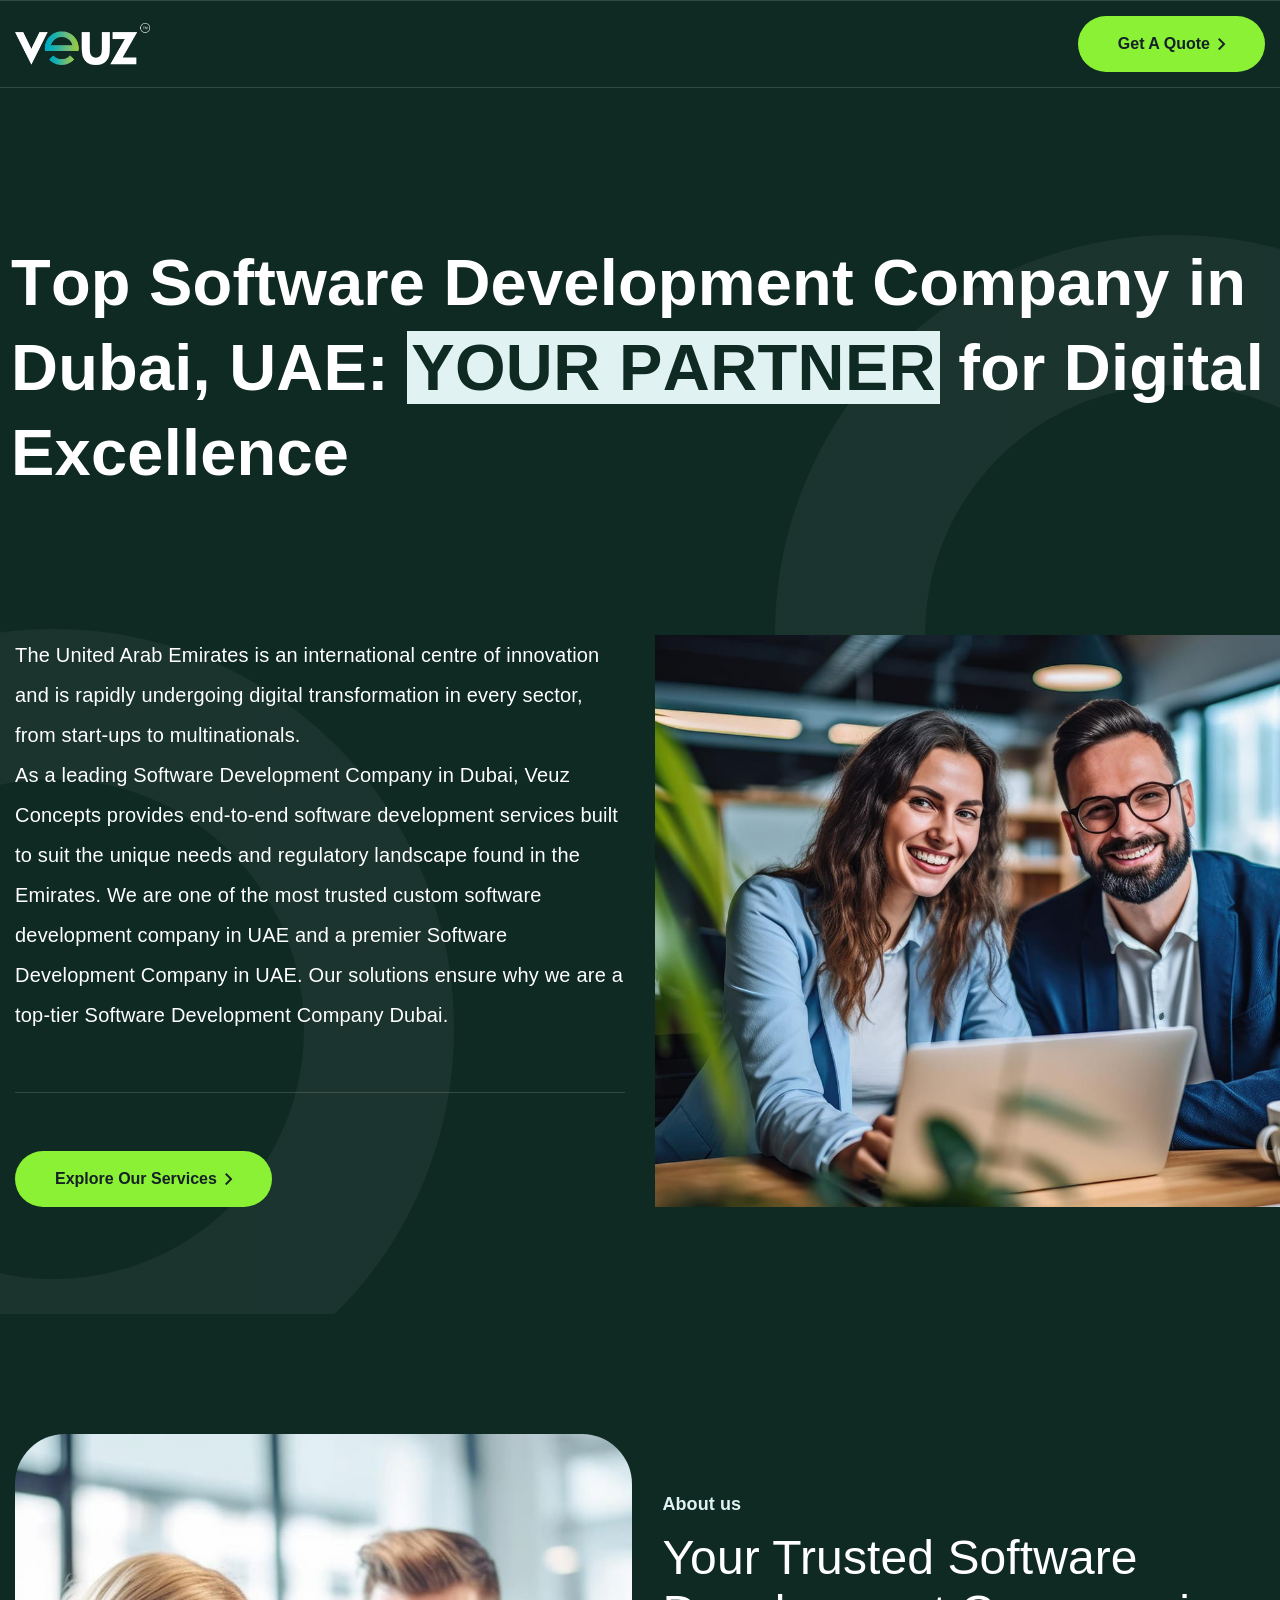
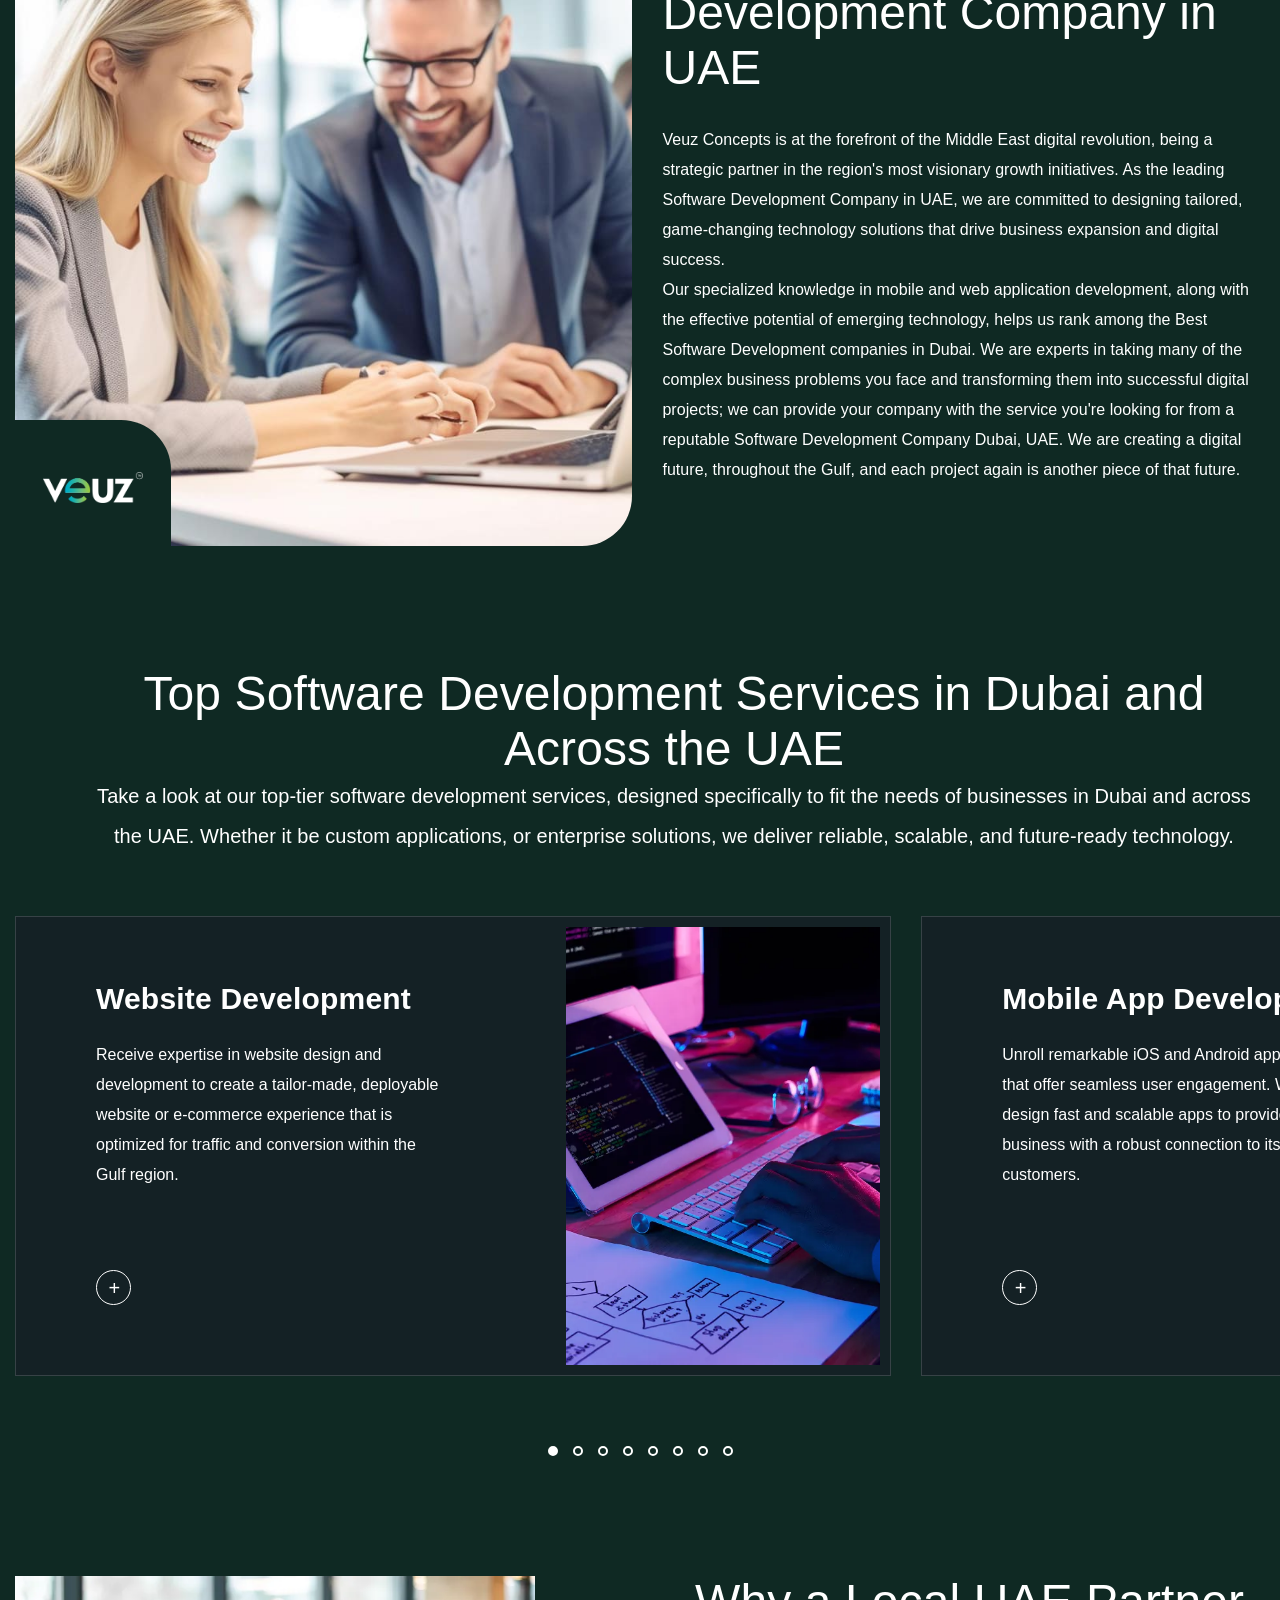
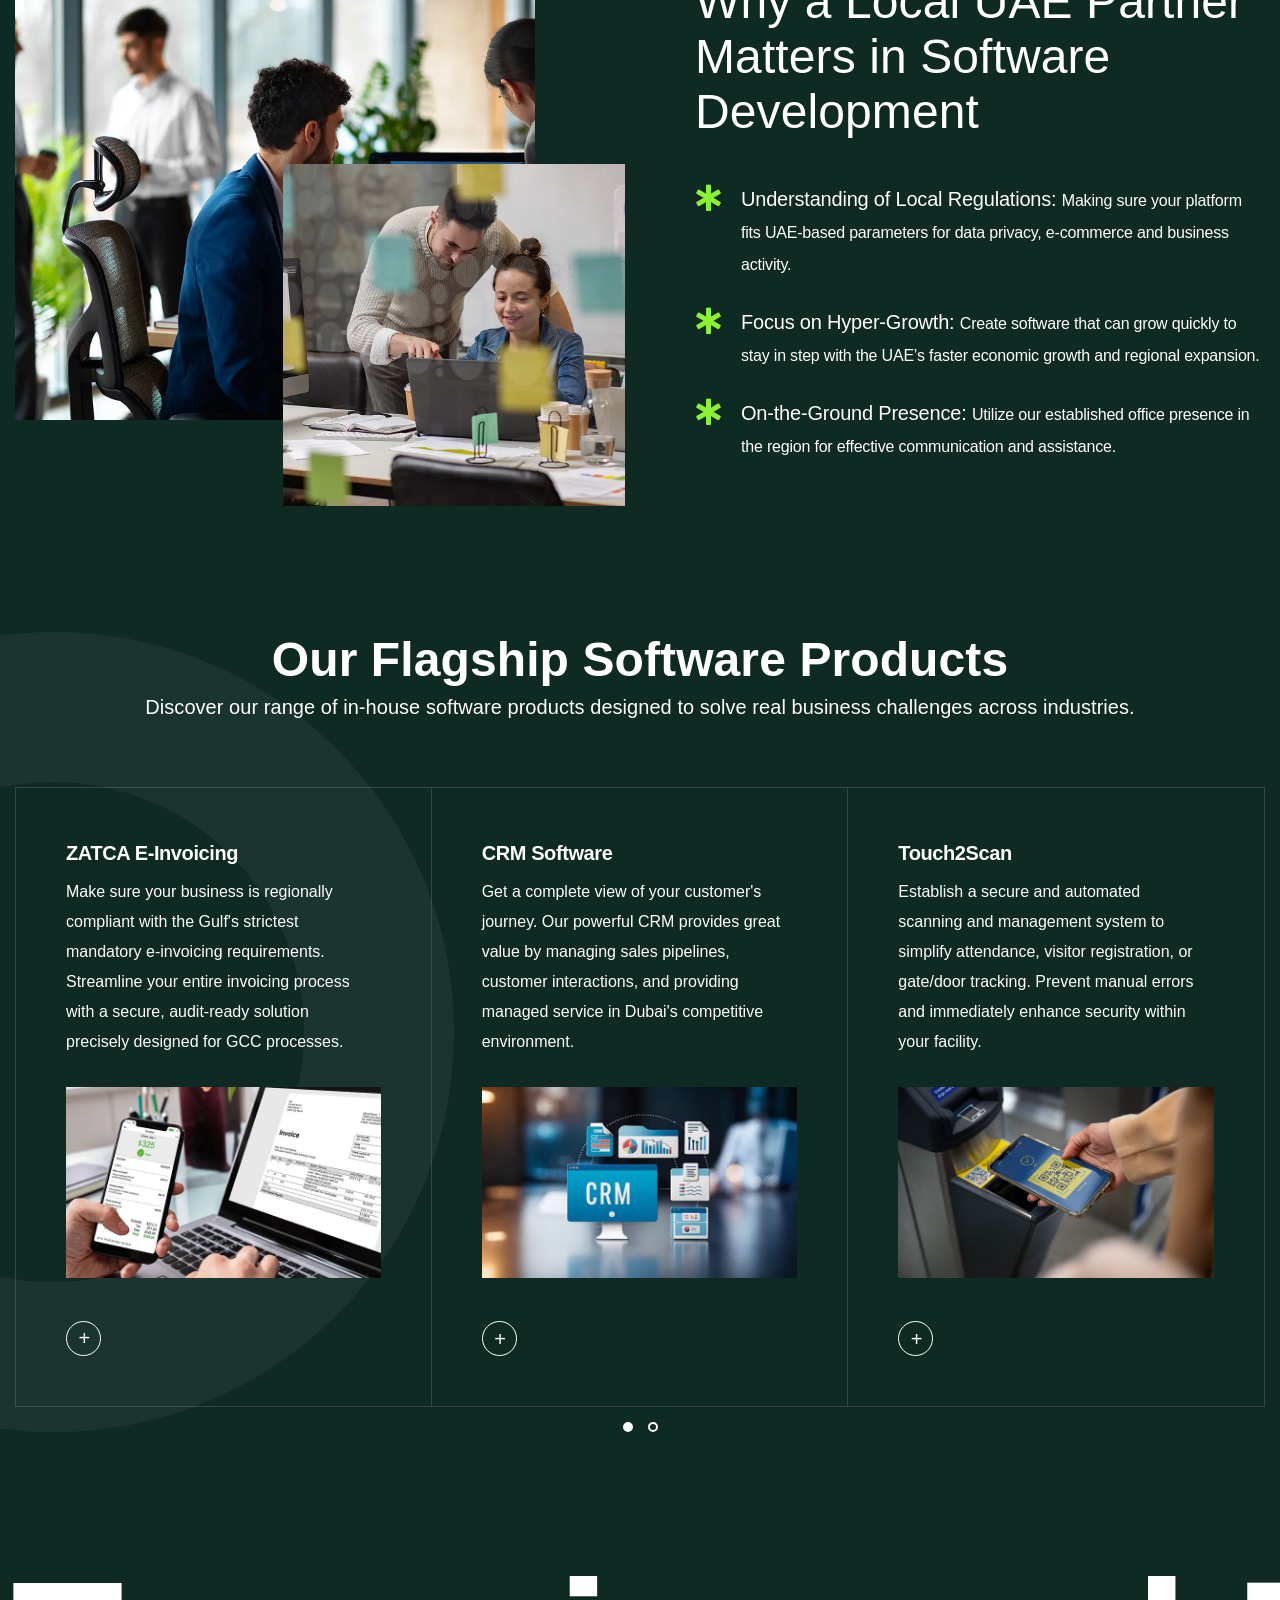
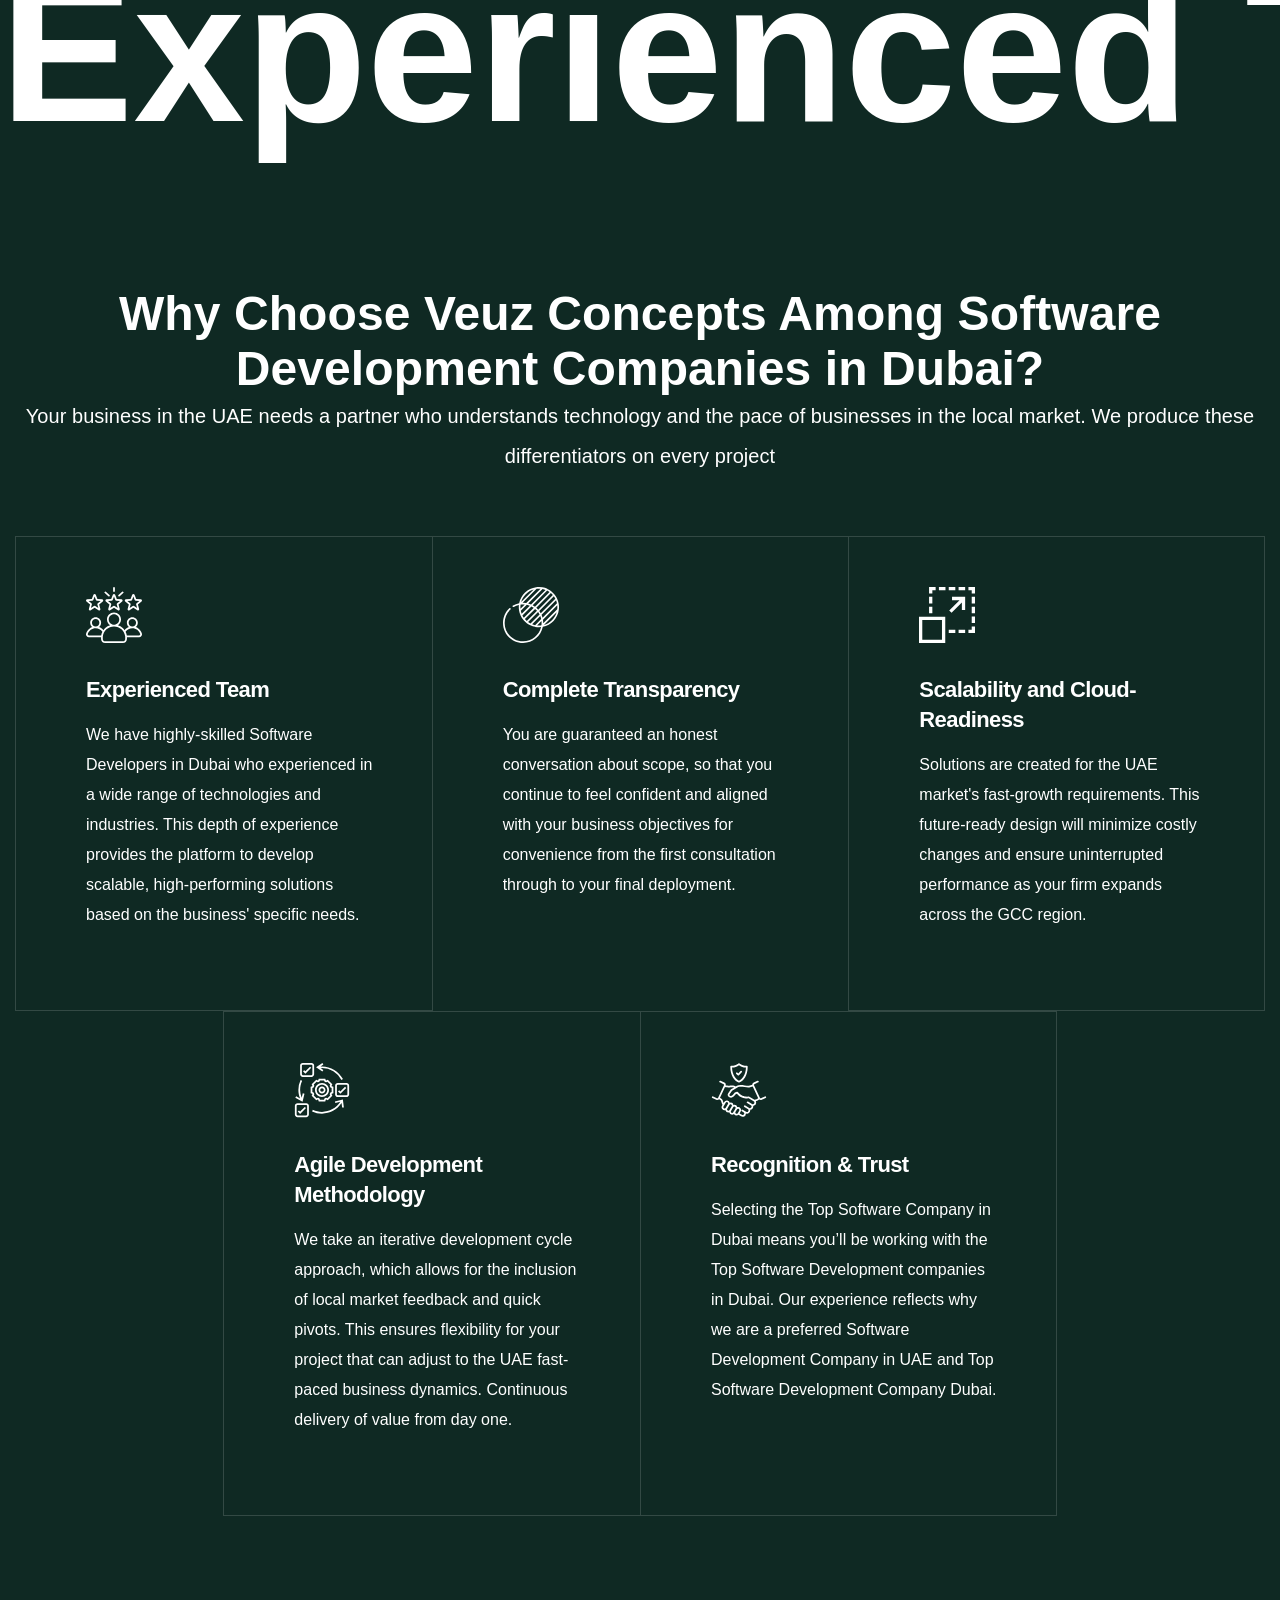
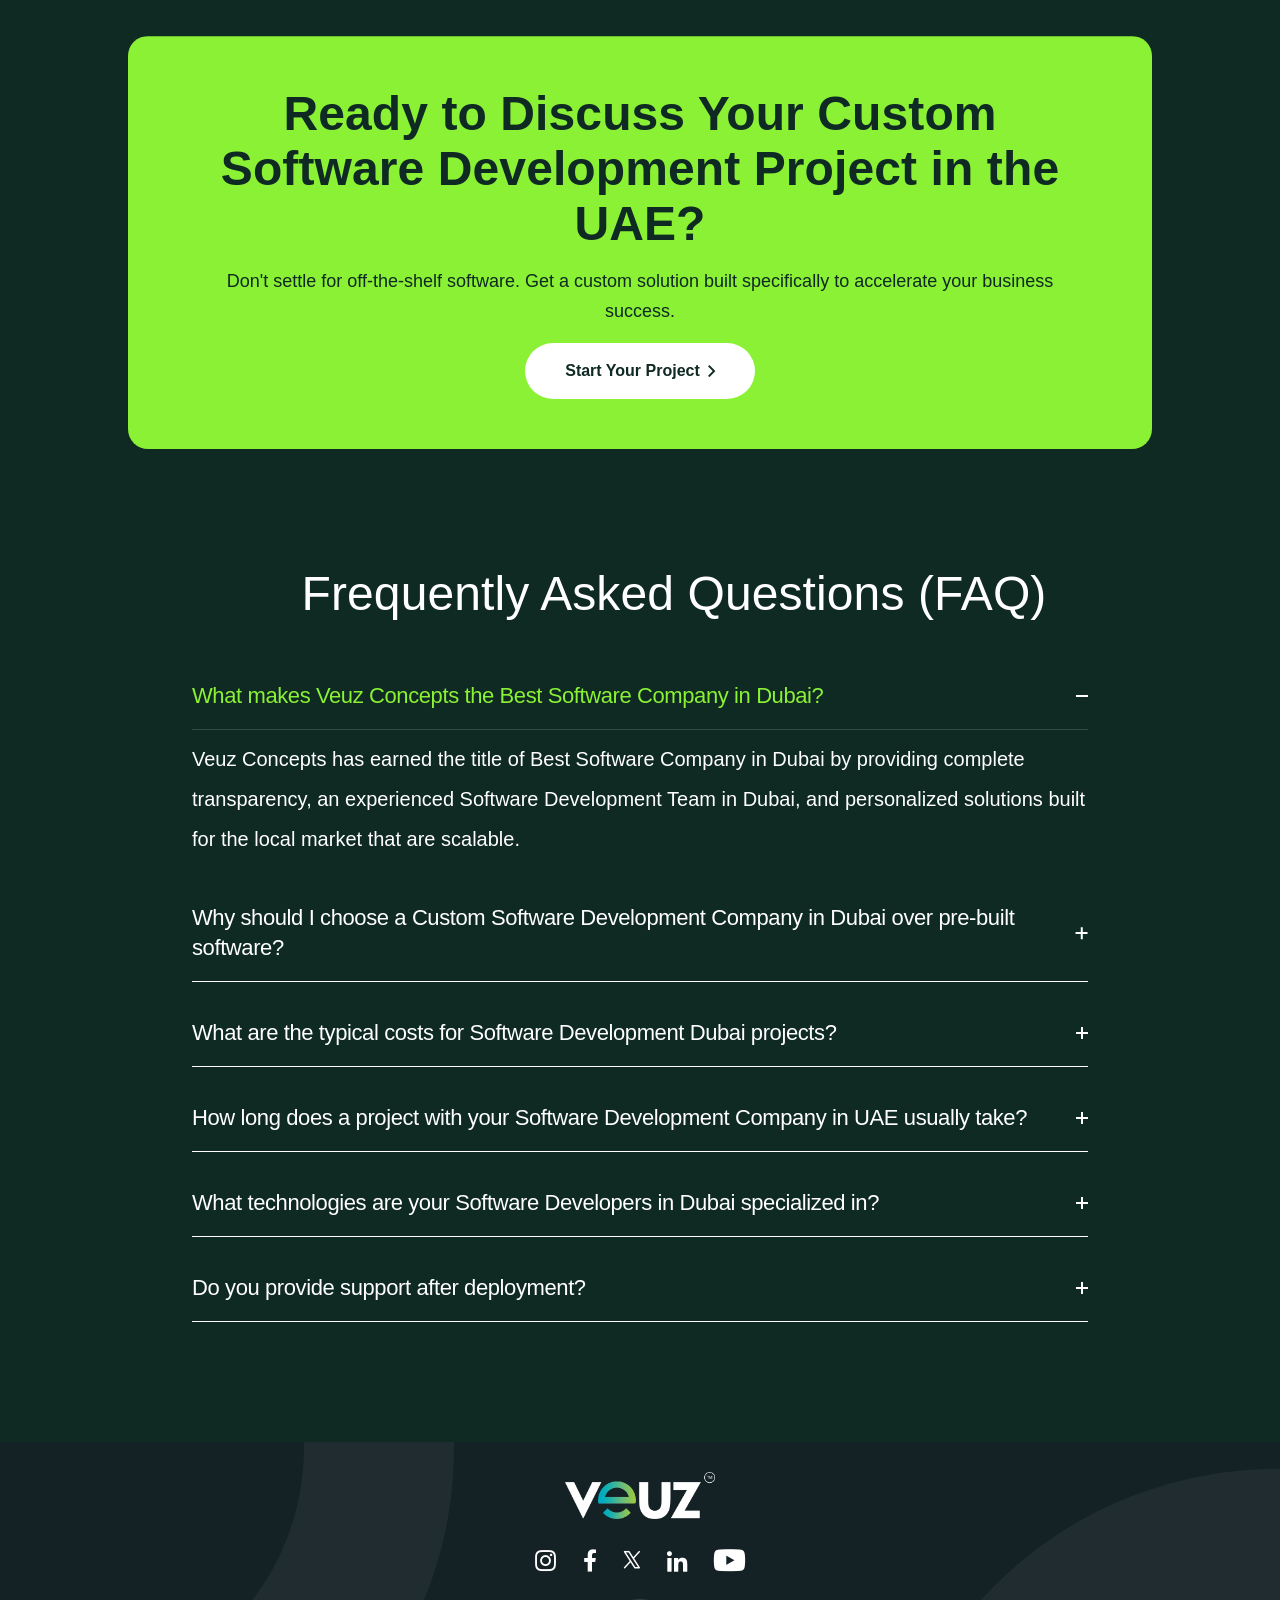
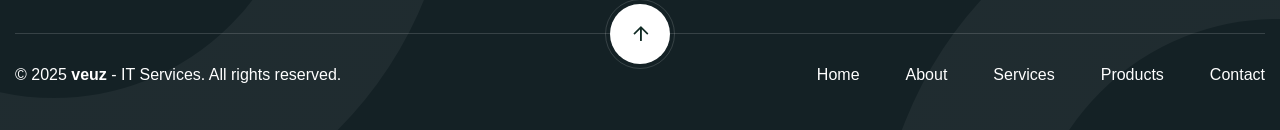
==== commit 69b09607: "responsive code added" ====
--- a/index.html
+++ b/index.html
@@ -17,14 +17,9 @@
     <link rel="stylesheet" type="text/css" href="css/bootstrap.css" />
     <!-- Animate -->
     <link rel="stylesheet" type="text/css" href="css/animate.min.css" />
-    <!-- Magnific-popup -->
-    <link rel="stylesheet" type="text/css" href="css/magnific-popup.min.css" />
     <!-- Swiper -->
     <link rel="stylesheet" href="css/swiper-bundle.min.css">
-    <!-- Nice select -->
-    <link rel="stylesheet" href="css/nice-select.css">
-    <!-- Odometer -->
-    <link rel="stylesheet" href="css/odometer-theme-default.css">
+
     <!-- Textanimation -->
     <link rel="stylesheet" href="css/textanimation.css">
 
@@ -63,57 +58,25 @@
 
 
         <!-- Header -->
-        <header class="header header-sticky" id="header">
+        <header class="header header-sticky py-4" id="header">
             <div class="header-content flex justify-content-between align-items-center">
                 <div class="header-left flex align-items-center">
                     <div class="logo logo-header">
-                        <a href="index.html">
+                        <a href="#">
                             <img src="image/logo/logo-veuz.png" alt="">
                         </a>
                     </div>
-                    <nav class="main-menu">
-                        <ul class="menu-primary-menu">
-                            <li class="menu-item current-menu-item">
-                                <a href="index.html" class="item-link body-2">
-                                    <span>
-                                        Home
-                                    </span>
-                                </a>
-                            </li>
-                            <li class="menu-item">
-                                <a href="about-us.html" class="item-link body-2">
-                                    <span>
-                                        About Us
-                                    </span>
-                                </a>
-                            </li>
-                            
-                            
-                            <li class="menu-item">
-                                <a href="contact.html" class="item-link body-2">
-                                    <span>
-                                        Contact Us
-                                    </span>
-                                </a>
-                            </li>
-                        </ul>
-                    </nav>
+
                 </div>
                 <div class="header-right">
                     <div class="nav-btn">
-                        <a href="pricing.html" class="tf-btn">
+                        <a href="#" class="tf-btn">
                             <span>Get A Quote</span>
                             <i class="icon-arrow-right"></i>
                         </a>
                     </div>
-                    
-                    <div class="mobile-button nav-item d-xl-none">
-                        <a href="#canvasMobile" data-bs-toggle="offcanvas">
-                            <span></span>
-                            <span></span>
-                            <span></span>
-                        </a>
-                    </div>
+
+
                 </div>
             </div>
         </header>
@@ -148,9 +111,9 @@
                 <div class="row">
                     <div class="col-12">
                         <div class="top-page-title">
-                            
+
                             <h1 class="title fw-6 lh-85 split-text effect-right">
-                                Top Software Development Company in Dubai, UAE:  
+                                Top Software Development Company in Dubai, UAE:
 
                                 <span class="highlight text-uppercase"> Your Partner</span> for Digital Excellence
                             </h1>
@@ -163,16 +126,21 @@
 
                             <div class="desc text-animation">
                                 <p class="fs-20 lh-40">
-                                    The United Arab Emirates is an international centre of innovation and is rapidly undergoing digital transformation in every sector, from start-ups to multinationals. 
+                                    The United Arab Emirates is an international centre of innovation and is rapidly
+                                    undergoing digital transformation in every sector, from start-ups to multinationals.
                                 </p>
-                                 <p class="fs-20 lh-40">
-                                    As a leading Software Development Company in Dubai, Veuz Concepts provides end-to-end software development services built to suit the unique needs and regulatory landscape found in the Emirates. We are one of the most trusted custom software development company in UAE and a premier Software Development Company in UAE. Our solutions ensure why we are a top-tier Software Development Company Dubai.
+                                <p class="fs-20 lh-40">
+                                    As a leading Software Development Company in Dubai, Veuz Concepts provides
+                                    end-to-end software development services built to suit the unique needs and
+                                    regulatory landscape found in the Emirates. We are one of the most trusted custom
+                                    software development company in UAE and a premier Software Development Company in
+                                    UAE. Our solutions ensure why we are a top-tier Software Development Company Dubai.
                                 </p>
                             </div>
 
-                            
-
-                            <a href="services.html" class="tf-btn">
+
+
+                            <a href="#" class="tf-btn">
                                 <span>Explore Our Services</span>
                                 <i class="icon-arrow-right"></i>
                             </a>
@@ -181,7 +149,8 @@
                     </div>
                     <div class="col-lg-6">
                         <div class="image tf-animate-1">
-                            <img src="image/page-title/img-page-title.jpg" data-src="image/page-title/img-page-title.jpg" alt="" class="lazyload">
+                            <img src="image/page-title/img-page-title.jpg"
+                                data-src="image/page-title/img-page-title.jpg" alt="" class="lazyload">
                         </div>
                     </div>
 
@@ -194,33 +163,26 @@
         <!-- Main-content -->
 
         <div class="main-content">
-            
+
 
             <section class="section-counting tf-spacing-2">
-                <div class="mask mask-1">
-                    <svg xmlns="http://www.w3.org/2000/svg" width="700" height="700" fill="none">
-                        <circle cx="350" cy="350" r="285" stroke="url(#a2)" stroke-width="130" />
-                        <defs>
-                            <linearGradient id="a2" x1="154" x2="497.875" y1="61.688" y2="589.75">
-                                <stop offset="0" stop-color="#fff" stop-opacity="0.05" />
-                                <stop offset="1" stop-color="#fff" stop-opacity="0" />
-                            </linearGradient>
-                        </defs>
-                    </svg>
-                </div>
+                
                 <div class="tf-container w-1810">
                     <div class="section-counting-inner flex">
-                        <div class="left">
+                        <div class="left order-1 order-xl-0">
                             <div class="image tf-animate-1">
-                                <img src="image/section/img-section-counting-1.jpg" data-src="image/section/img-section-counting-1.jpg" alt="" class="lazyload">
+                                <img src="image/section/img-section-counting-1.jpg"
+                                    data-src="image/section/img-section-counting-1.jpg" alt="" class="lazyload">
                             </div>
                             <div class="box-logo tf-animate-2">
                                 <img src="image/logo/logo-veuz.png" alt="">
-                                
-                            </div>
-                            
-                        </div>
-                        <div class="right">
+
+
+                            </div>
+
+
+                        </div>
+                        <div class="right order-0 order-xl-1">
                             <div class="heading-section ">
                                 <div class="sub-title body-2 fw-7 mb-17 title-animation">
                                     About us
@@ -228,37 +190,50 @@
                                 <h2 class="title title-animation fw-3 mb-5">
                                     Your Trusted Software Development Company in UAE
 
-                                    
+
                                 </h2>
                                 <div class="desc text-animation">
-                                <p class=" lh-30">
-                                    Veuz Concepts is at the forefront of the Middle East digital revolution, being a strategic partner in the region's most visionary growth initiatives. As the leading Software Development Company in UAE, we are committed to designing tailored, game-changing technology solutions that drive business expansion and digital success.
-                                </p>
-                                 <p class=" lh-30">
-                                    Our specialized knowledge in mobile and web application development, along with the effective potential of emerging technology, helps us rank among the Best Software Development companies in Dubai. We are experts in taking many of the complex business problems you face and transforming them into successful digital projects; we can provide your company with the service you're looking for from a reputable Software Development Company Dubai, UAE. We are creating a digital future, throughout the Gulf, and each project again is another piece of that future.
-                                </p>
-                            </div>
-                            </div>
-                            
+                                    <p class=" lh-30">
+                                        Veuz Concepts is at the forefront of the Middle East digital revolution, being a
+                                        strategic partner in the region's most visionary growth initiatives. As the
+                                        leading Software Development Company in UAE, we are committed to designing
+                                        tailored, game-changing technology solutions that drive business expansion and
+                                        digital success.
+                                    </p>
+                                    <p class=" lh-30">
+                                        Our specialized knowledge in mobile and web application development, along with
+                                        the effective potential of emerging technology, helps us rank among the Best
+                                        Software Development companies in Dubai. We are experts in taking many of the
+                                        complex business problems you face and transforming them into successful digital
+                                        projects; we can provide your company with the service you're looking for from a
+                                        reputable Software Development Company Dubai, UAE. We are creating a digital
+                                        future, throughout the Gulf, and each project again is another piece of that
+                                        future.
+                                    </p>
+                                </div>
+                            </div>
+
                         </div>
                     </div>
                 </div>
             </section>
 
-           
+
 
             <section class="section-project tf-spacing-2">
                 <div class="tf-container">
                     <div class="heading-section mb-60 text-center">
-                        
+
                         <h2 class="title fw-3 title-animation">
                             Top Software Development Services in Dubai and Across the UAE
                         </h2>
                         <div class="desc text-animation">
-                                <p class="fs-20 lh-40">
-                                    Take a look at our top-tier software development services, designed specifically to fit the needs of businesses in Dubai and across the UAE. Whether it be custom applications, or enterprise solutions, we deliver reliable, scalable, and future-ready technology.
-                                </p>
-                            </div>
+                            <p class="fs-20 lh-40">
+                                Take a look at our top-tier software development services, designed specifically to fit
+                                the needs of businesses in Dubai and across the UAE. Whether it be custom applications,
+                                or enterprise solutions, we deliver reliable, scalable, and future-ready technology.
+                            </p>
+                        </div>
                     </div>
                 </div>
                 <div class="swiper tf-swiper sw-project " data-swiper='{
@@ -280,24 +255,24 @@
                             <div class="project-item hover-image">
                                 <div class="item-content px-sm-15">
                                     <div class="top-content">
-                                        <div class="sub-title body-2 fw-7">
-                                            Software Development
-                                        </div>
-                                        <h3 class="title-project"><a href="porfolio-details.html">Mobile Application Design</a></h3>
+
+                                        <h3 class="title-project"><a href="#">Website Development</a></h3>
                                         <div class="desc lh-30">
-                                            Sed ut perspiciatis unde omnis iste natus
-                                            error sit voluptatem accusantium doloremque seeney laudantium totam
+                                            Receive expertise in website design and development to create a tailor-made,
+                                            deployable website or e-commerce experience that is optimized for traffic
+                                            and conversion within the Gulf region.
                                         </div>
                                     </div>
                                     <div class="bottom-content">
-                                        <a href="porfolio-details.html" class="tf-btn-readmore">
+                                        <a href="#" class="tf-btn-readmore">
                                             <span class="plus">+</span>
                                             <span class="text">Read More</span>
                                         </a>
                                     </div>
                                 </div>
-                                <a href="porfolio-details.html" class="image">
-                                    <img src="image/project-item/project-item-1.jpg" data-src="image/project-item/project-item-1.jpg" alt="" class="lazyload">
+                                <a href="#" class="image">
+                                    <img src="image/services-item/service1.webp"
+                                        data-src="image/services-item/service1.webp" alt="" class="lazyload">
                                 </a>
                             </div>
                         </div>
@@ -305,24 +280,24 @@
                             <div class="project-item hover-image">
                                 <div class="item-content px-sm-15">
                                     <div class="top-content">
-                                        <div class="sub-title body-2 fw-7">
-                                            Software Development
-                                        </div>
-                                        <h3 class="title-project"><a href="porfolio-details.html">UI/UX Design</a></h3>
+
+                                        <h3 class="title-project"><a href="#">Mobile App Development</a></h3>
                                         <div class="desc lh-30">
-                                            Sed ut perspiciatis unde omnis iste natus
-                                            error sit voluptatem accusantium doloremque seeney laudantium totam
+                                            Unroll remarkable iOS and Android applications that offer seamless user
+                                            engagement. We design fast and scalable apps to provide your business with a
+                                            robust connection to its customers.
                                         </div>
                                     </div>
                                     <div class="bottom-content">
-                                        <a href="porfolio-details.html" class="tf-btn-readmore">
+                                        <a href="#" class="tf-btn-readmore">
                                             <span class="plus">+</span>
                                             <span class="text">Read More</span>
                                         </a>
                                     </div>
                                 </div>
-                                <a href="porfolio-details.html" class="image">
-                                    <img src="image/project-item/project-item-1.jpg" data-src="image/project-item/project-item-1.jpg" alt="" class="lazyload">
+                                <a href="#" class="image">
+                                    <img src="image/services-item/service2.webp"
+                                        data-src="image/services-item/service2.webp" alt="" class="lazyload">
                                 </a>
                             </div>
                         </div>
@@ -330,24 +305,24 @@
                             <div class="project-item hover-image">
                                 <div class="item-content px-sm-15">
                                     <div class="top-content">
-                                        <div class="sub-title body-2 fw-7">
-                                            Software Development
-                                        </div>
-                                        <h3 class="title-project"><a href="porfolio-details.html">Mobile Application Design</a></h3>
+
+                                        <h3 class="title-project"><a href="#">Odoo ERP</a></h3>
                                         <div class="desc lh-30">
-                                            Sed ut perspiciatis unde omnis iste natus
-                                            error sit voluptatem accusantium doloremque seeney laudantium totam
+                                            Deploy a comprehensive, modular Odoo ERP system to connect your finance, HR,
+                                            and operation business functions. Reduce complexity and enhance agile
+                                            decision-making.
                                         </div>
                                     </div>
                                     <div class="bottom-content">
-                                        <a href="porfolio-details.html" class="tf-btn-readmore">
+                                        <a href="#" class="tf-btn-readmore">
                                             <span class="plus">+</span>
                                             <span class="text">Read More</span>
                                         </a>
                                     </div>
                                 </div>
-                                <a href="porfolio-details.html" class="image">
-                                    <img src="image/project-item/project-item-1.jpg" data-src="image/project-item/project-item-1.jpg" alt="" class="lazyload">
+                                <a href="#" class="image">
+                                    <img src="image/services-item/service3.webp"
+                                        data-src="image/services-item/service3.webp" alt="" class="lazyload">
                                 </a>
                             </div>
                         </div>
@@ -355,24 +330,123 @@
                             <div class="project-item hover-image">
                                 <div class="item-content px-sm-15">
                                     <div class="top-content">
-                                        <div class="sub-title body-2 fw-7">
-                                            Software Development
-                                        </div>
-                                        <h3 class="title-project"><a href="porfolio-details.html">UI/UX Design</a></h3>
+
+                                        <h3 class="title-project"><a href="#">Endpoint Security</a></h3>
                                         <div class="desc lh-30">
-                                            Sed ut perspiciatis unde omnis iste natus
-                                            error sit voluptatem accusantium doloremque seeney laudantium totam
+                                            Secure absolutely everything in your network including endpoint devices,
+                                            access points, and your connection to the internet, from sophisticated
+                                            adversarial threats. Our best-in-class solutions ensure security, data
+                                            privacy, and business continuity.
                                         </div>
                                     </div>
                                     <div class="bottom-content">
-                                        <a href="porfolio-details.html" class="tf-btn-readmore">
+                                        <a href="#" class="tf-btn-readmore">
                                             <span class="plus">+</span>
                                             <span class="text">Read More</span>
                                         </a>
                                     </div>
                                 </div>
-                                <a href="porfolio-details.html" class="image">
-                                    <img src="image/project-item/project-item-1.jpg" data-src="image/project-item/project-item-1.jpg" alt="" class="lazyload">
+                                <a href="#" class="image">
+                                    <img src="image/services-item/service4.webp"
+                                        data-src="image/services-item/service4.webp" alt="" class="lazyload">
+                                </a>
+                            </div>
+                        </div>
+                        <div class="swiper-slide">
+                            <div class="project-item hover-image">
+                                <div class="item-content px-sm-15">
+                                    <div class="top-content">
+
+                                        <h3 class="title-project"><a href="#">E-Invoicing</a></h3>
+                                        <div class="desc lh-30">
+                                            Utilize automated digital invoicing solutions that will ensure compliance
+                                            with the ongoing changes to GCC financial regulations and drastically
+                                            minimize manual errors and workload.
+                                        </div>
+                                    </div>
+                                    <div class="bottom-content">
+                                        <a href="#" class="tf-btn-readmore">
+                                            <span class="plus">+</span>
+                                            <span class="text">Read More</span>
+                                        </a>
+                                    </div>
+                                </div>
+                                <a href="#" class="image">
+                                    <img src="image/services-item/service5.webp"
+                                        data-src="image/services-item/service5.webp" alt="" class="lazyload">
+                                </a>
+                            </div>
+                        </div>
+                        <div class="swiper-slide">
+                            <div class="project-item hover-image">
+                                <div class="item-content px-sm-15">
+                                    <div class="top-content">
+
+                                        <h3 class="title-project"><a href="#">Microsoft 365 for Business</a></h3>
+                                        <div class="desc lh-30">
+                                            Leverage collaboration and productivity with sophisticated management of
+                                            Microsoft 365 implementation, migration, and security throughout all your
+                                            cloud tools.
+                                        </div>
+                                    </div>
+                                    <div class="bottom-content">
+                                        <a href="#" class="tf-btn-readmore">
+                                            <span class="plus">+</span>
+                                            <span class="text">Read More</span>
+                                        </a>
+                                    </div>
+                                </div>
+                                <a href="#" class="image">
+                                    <img src="image/services-item/service6.webp"
+                                        data-src="image/services-item/service6.webp" alt="" class="lazyload">
+                                </a>
+                            </div>
+                        </div>
+                        <div class="swiper-slide">
+                            <div class="project-item hover-image">
+                                <div class="item-content px-sm-15">
+                                    <div class="top-content">
+
+                                        <h3 class="title-project"><a href="#">Google Workspace Managed Service</a></h3>
+                                        <div class="desc lh-30">
+                                            Achieve team efficiency through professional setup, integration and ongoing
+                                            security management of your Google Workspace (Gmail, Drive, Meet).
+                                        </div>
+                                    </div>
+                                    <div class="bottom-content">
+                                        <a href="#" class="tf-btn-readmore">
+                                            <span class="plus">+</span>
+                                            <span class="text">Read More</span>
+                                        </a>
+                                    </div>
+                                </div>
+                                <a href="#" class="image">
+                                    <img src="image/services-item/service7.webp"
+                                        data-src="image/services-item/service7.webp" alt="" class="lazyload">
+                                </a>
+                            </div>
+                        </div>
+                        <div class="swiper-slide">
+                            <div class="project-item hover-image">
+                                <div class="item-content px-sm-15">
+                                    <div class="top-content">
+
+                                        <h3 class="title-project"><a href="#">Aramco Cybersecurity CCC/CCC+</a></h3>
+                                        <div class="desc lh-30">
+                                            Attain and sustain compliance with Aramco requirements for Cybersecurity
+                                            Controls (CCC/CCC+) through our consulting and implementation services.
+                                        </div>
+                                    </div>
+                                    <div class="bottom-content">
+                                        <a href="#" class="tf-btn-readmore">
+                                            <span class="plus">+</span>
+                                            <span class="text">Read More</span>
+                                        </a>
+                                    </div>
+                                </div>
+                                <a href="#" class="image">
+                                    <img src="image/services-item/service8.webp"
+                                        data-src="image/services-item/service8.webp" alt="" class="lazyload">
                                 </a>
                             </div>
                         </div>
@@ -387,40 +461,48 @@
                         <div class="col-lg-6">
                             <div class="left">
                                 <div class="image tf-animate-2">
-                                    <img src="image/section/img-section-about-p-serveic-1.jpg" data-src="image/section/img-section-about-p-serveic-1.jpg" alt="" class="lazyload">
+                                    <img src="image/why/why-1.webp"
+                                        data-src="image/why/why-1.webp" alt=""
+                                        class="lazyload">
                                 </div>
                                 <div class="img-secion-item img-1 tf-animate-3">
-                                    <img src="image/section/img-section-about-p-serveic-2.jpg" data-src="image/section/img-section-about-p-serveic-2.jpg" alt="" class="lazyload">
+                                    <img src="image/why/why-2.webp"
+                                        data-src="image/why/why-2.webp" alt=""
+                                        class="lazyload">
                                 </div>
                             </div>
                         </div>
                         <div class="col-lg-6">
                             <div class="right">
                                 <div class="heading-section mb-45">
-                                    
+
                                     <h2 class="title fw-3 title-animation">
-                                        Why a Local UAE Partner
-Matters in Software
-Development
+                                        Why a Local UAE Partner Matters in Software Development
                                     </h2>
                                 </div>
                                 <div class="section-content">
-                                    
+
                                     <div class="list-benefit">
                                         <div class="benefit-item style-big title-animation">
                                             <i class="icon-star-of-life"></i>
-                                            <span class="fs-20 lh-30">Understanding of Local Regulations: <span class="fs-16">Making sure your platform fits UAE-based parameters for data privacy, e-commerce and business activity.</span></span>
+                                            <span class="fs-20 lh-30">Understanding of Local Regulations: <span
+                                                    class="fs-16">Making sure your platform fits UAE-based parameters
+                                                    for data privacy, e-commerce and business activity.</span></span>
                                         </div>
                                         <div class="benefit-item style-big title-animation">
                                             <i class="icon-star-of-life"></i>
-                                            <span class="fs-20 lh-30">Focus on Hyper-Growth: <span class="fs-16">Create software that can grow quickly to stay in step with the UAE’s faster economic growth and regional expansion.</span></span>
+                                            <span class="fs-20 lh-30">Focus on Hyper-Growth: <span class="fs-16">Create
+                                                    software that can grow quickly to stay in step with the UAE’s faster
+                                                    economic growth and regional expansion.</span></span>
                                         </div>
                                         <div class="benefit-item style-big title-animation">
                                             <i class="icon-star-of-life"></i>
-                                            <span class="fs-20 lh-30">On-the-Ground Presence: <span class="fs-16">Utilize our established office presence in the region for effective communication and assistance.</span></span>
-                                        </div>
-                                    </div>
-                                    
+                                            <span class="fs-20 lh-30">On-the-Ground Presence: <span
+                                                    class="fs-16">Utilize our established office presence in the region
+                                                    for effective communication and assistance.</span></span>
+                                        </div>
+                                    </div>
+
                                 </div>
                             </div>
                         </div>
@@ -429,7 +511,7 @@
             </section>
 
 
-            
+
 
             <section class="section-services tf-spacing-2">
                 <div class="mask mask-1">
@@ -443,18 +525,21 @@
                         </defs>
                     </svg>
                 </div>
-                
+
                 <div class="tf-container">
                     <div class="row">
                         <div class="col-12">
                             <div class="heading-section mb-60 text-center">
-                                <div class="sub-title body-2 fw-7 mb-17 title-animation">
-                                    Our Popular Services
-                                </div>
+                                
                                 <h2 class="title fw-6 title-animation">
-                                    We Run All kinds Of IT Services
-                                    <br><span class="fw-3">that vow Your Success</span>
+                                    Our Flagship Software Products</span>
                                 </h2>
+
+                                <div class="desc text-animation">
+                            <p class="fs-20 lh-40">
+                                Discover our range of in-house software products designed to solve real business challenges across industries.
+                            </p>
+                        </div>
                             </div>
                         </div>
                     </div>
@@ -473,18 +558,18 @@
                                 <div class="swiper-wrapper">
                                     <div class="swiper-slide">
                                         <div class="services-item hover-image px-md-15 style-1">
-                                            <div class="icon">
-                                                <i class="icon-custom-software"></i>
+                                            
+                                            <h6 class="lh-30 fw-6"><a href="#" class="title-service"> ZATCA E-Invoicing</a></h6>
+                                            <div class="desc lh-30">
+                                                Make sure your business is regionally compliant with the Gulf's strictest mandatory e-invoicing requirements. Streamline your entire invoicing process with a secure, audit-ready solution precisely designed for GCC processes. 
                                             </div>
-                                            <h6 class="lh-30 fw-6"><a href="services-details.html" class="title-service"> Custom Software Development</a></h6>
-                                            <div class="desc lh-30">
-                                                We specialize delivering bespoke software application perfectly perational.
-                                            </div>
-                                            <a href="services-details.html" class="image">
-                                                <img src="image/services-item/services-1.jpg" data-src="image/services-item/services-1.jpg" alt="" class="lazyload">
+                                            <a href="#" class="image">
+                                                <img src="image/product/product-1.webp"
+                                                    data-src="image/product/product-1.webp" alt=""
+                                                    class="lazyload">
                                             </a>
                                             <div class="bottom-item">
-                                                <a href="services-details.html" class="tf-btn-readmore">
+                                                <a href="#" class="tf-btn-readmore">
                                                     <span class="plus">+</span>
                                                     <span class="text">Read More</span>
                                                 </a>
@@ -493,18 +578,19 @@
                                     </div>
                                     <div class="swiper-slide">
                                         <div class="services-item hover-image px-md-15 style-1">
-                                            <div class="icon">
-                                                <i class="icon-outsourcing"></i>
+                                            
+                                            <h6 class="lh-30 fw-6"><a href="#"
+                                                    class="title-service">CRM Software</a></h6>
+                                            <div class="desc lh-30">
+                                                Get a complete view of your customer's journey. Our powerful CRM provides great value by managing sales pipelines, customer interactions, and providing managed service in Dubai's competitive environment.
                                             </div>
-                                            <h6 class="lh-30 fw-6"><a href="services-details.html" class="title-service">Outsourcing Development</a></h6>
-                                            <div class="desc lh-30">
-                                                We specialize delivering bespoke software application perfectly perational.
-                                            </div>
-                                            <a href="services-details.html" class="image">
-                                                <img src="image/services-item/services-2.jpg" data-src="image/services-item/services-2.jpg" alt="" class="lazyload">
+                                            <a href="#" class="image">
+                                                <img src="image/product/product-2.webp"
+                                                    data-src="image/product/product-2.webp" alt=""
+                                                    class="lazyload">
                                             </a>
                                             <div class="bottom-item">
-                                                <a href="services-details.html" class="tf-btn-readmore">
+                                                <a href="#" class="tf-btn-readmore">
                                                     <span class="plus">+</span>
                                                     <span class="text">Read More</span>
                                                 </a>
@@ -513,18 +599,19 @@
                                     </div>
                                     <div class="swiper-slide">
                                         <div class="services-item hover-image px-md-15 style-1">
-                                            <div class="icon">
-                                                <i class="icon-software-product"></i>
+                                            
+                                            <h6 class="lh-30 fw-6"><a href="#"
+                                                    class="title-service">Touch2Scan</a></h6>
+                                            <div class="desc lh-30">
+                                                Establish a secure and automated scanning and management system to simplify attendance, visitor registration, or gate/door tracking. Prevent manual errors and immediately enhance security within your facility.
                                             </div>
-                                            <h6 class="lh-30 fw-6"><a href="services-details.html" class="title-service">Software Product Development</a></h6>
-                                            <div class="desc lh-30">
-                                                We specialize delivering bespoke software application perfectly perational.
-                                            </div>
-                                            <a href="services-details.html" class="image">
-                                                <img src="image/services-item/services-3.jpg" data-src="image/services-item/services-3.jpg" alt="" class="lazyload">
+                                            <a href="#" class="image">
+                                                <img src="image/product/product-3.webp"
+                                                    data-src="image/product/product-3.webp" alt=""
+                                                    class="lazyload">
                                             </a>
                                             <div class="bottom-item">
-                                                <a href="services-details.html" class="tf-btn-readmore">
+                                                <a href="#" class="tf-btn-readmore">
                                                     <span class="plus">+</span>
                                                     <span class="text">Read More</span>
                                                 </a>
@@ -533,18 +620,19 @@
                                     </div>
                                     <div class="swiper-slide">
                                         <div class="services-item hover-image px-md-15 style-1">
-                                            <div class="icon">
-                                                <i class="icon-software-product"></i>
+                                            
+                                            <h6 class="lh-30 fw-6"><a href="#"
+                                                    class="title-service">Study Abroad Software</a></h6>
+                                            <div class="desc lh-30">
+                                                A purpose-built platform for educational consultants and institutions. Manage student applications, visa applications, partnerships with institutions, and counseling in one easy-to-use platform.
                                             </div>
-                                            <h6 class="lh-30 fw-6"><a href="services-details.html" class="title-service">Software Product Development</a></h6>
-                                            <div class="desc lh-30">
-                                                We specialize delivering bespoke software application perfectly perational.
-                                            </div>
-                                            <a href="services-details.html" class="image">
-                                                <img src="image/services-item/services-3.jpg" data-src="image/services-item/services-3.jpg" alt="" class="lazyload">
+                                            <a href="#" class="image">
+                                                <img src="image/product/product-4.webp"
+                                                    data-src="image/product/product-4.webp" alt=""
+                                                    class="lazyload">
                                             </a>
                                             <div class="bottom-item">
-                                                <a href="services-details.html" class="tf-btn-readmore">
+                                                <a href="#" class="tf-btn-readmore">
                                                     <span class="plus">+</span>
                                                     <span class="text">Read More</span>
                                                 </a>
@@ -560,174 +648,143 @@
                 </div>
             </section>
 
-             <section class="section-services p-services tf-spacing-2">
+            <section class="section-services p-services tf-spacing-2">
                 <div class="top-section">
                     <div class="tf-marquee">
                         <div class="marquee-wrapper">
                             <div class="initial-child-container">
                                 <div class="big-text">
-                                    Explore <span class="text-stroke">Popular</span> Services
+                                    Experienced Team
                                 </div>
                                 <div class="big-text">
-                                    Explore <span class="text-stroke">Popular</span> Services
+                                    <span class="text-stroke">Complete Transparency</span>
                                 </div>
                                 <div class="big-text">
-                                    Explore <span class="text-stroke">Popular</span> Services
+                                    Scalability and Cloud-Readiness
                                 </div>
                                 <div class="big-text">
-                                    Explore <span class="text-stroke">Popular</span> Services
+                                <span class="text-stroke">Agile Development Methodology</span>
                                 </div>
                                 <div class="big-text">
-                                    Explore <span class="text-stroke">Popular</span> Services
+                                    Recognition & Trust
                                 </div>
                                 <div class="big-text">
-                                    Explore <span class="text-stroke">Popular</span> Services
+                                    Experienced Team
                                 </div>
                                 <div class="big-text">
-                                    Explore <span class="text-stroke">Popular</span> Services
+                                    <span class="text-stroke">Complete Transparency</span>
                                 </div>
                                 <div class="big-text">
-                                    Explore <span class="text-stroke">Popular</span> Services
+                                    Scalability and Cloud-Readiness
                                 </div>
                                 <div class="big-text">
-                                    Explore <span class="text-stroke">Popular</span> Services
+                                <span class="text-stroke">Agile Development Methodology</span>
                                 </div>
                                 <div class="big-text">
-                                    Explore <span class="text-stroke">Popular</span> Services
-                                </div>
-                                <div class="big-text">
-                                    Explore <span class="text-stroke">Popular</span> Services
-                                </div>
-                                <div class="big-text">
-                                    Explore <span class="text-stroke">Popular</span> Services
-                                </div>
+                                    Recognition & Trust
+                                </div>
+                                
                             </div>
                         </div>
                     </div>
                 </div>
 
                 <div class="tf-container">
+
+                    <div class="row">
+                        <div class="col-12">
+                            <div class="heading-section mb-60 text-center">
+                                
+                                <h2 class="title fw-6 title-animation">
+                                    Why Choose Veuz Concepts Among Software Development Companies in Dubai?
+                                </h2>
+
+                                <div class="desc text-animation">
+                            <p class="fs-20 lh-40">
+                                Your business in the UAE needs a partner who understands technology and the pace of businesses in the local market. We produce these differentiators on every project
+                            </p>
+                        </div>
+                            </div>
+                        </div>
+                    </div>
                     <div class="list-services flex flex-wrap">
 
                         <div class="services-item px-lg-15 no-img">
                             <div class="icon">
-                                <i class="icon-augmented"></i>
-                            </div>
-
-                            <h5 class="lh-30 fw-6"><a href="services-details.html" class="title-service"> Machine Learning</a></h5>
+                                <img src="image/why-choose-us/team.svg" alt="">
+                            </div>
+
+                            <h5 class="lh-30 fw-6"><a href="#" class="title-service"> Experienced Team</a></h5>
 
                             <div class="desc lh-30">
-                                Machine learning revolutionizing was way businesses operate by system the learn from data and performance
-                            </div>
-
-                            <div class="bottom-item">
-                                <a href="services-details.html" class="tf-btn-readmore">
-                                    <span class="plus">+</span>
-                                    <span class="text">Read More</span>
-                                </a>
-                            </div>
+                                We have highly-skilled Software Developers in Dubai who experienced in a wide range of technologies and industries. This depth of experience provides the platform to develop scalable, high-performing solutions based on the business' specific needs.
+                            </div>
+
+                            
 
                         </div>
 
                         <div class="services-item px-lg-15 no-img">
                             <div class="icon">
-                                <i class="icon-artificial"></i>
-                            </div>
-
-                            <h5 class="lh-30 fw-6"><a href="services-details.html" class="title-service">Artificial Intelligence</a></h5>
+                                <img src="image/why-choose-us/transparency.svg" alt="">
+                            </div>
+
+                            <h5 class="lh-30 fw-6"><a href="#" class="title-service">Complete Transparency</a></h5>
 
                             <div class="desc lh-30">
-                                Artificial Intelligence is at the forefront technological innovation, transforming industries and driving
-                            </div>
-
-                            <div class="bottom-item">
-                                <a href="services-details.html" class="tf-btn-readmore">
-                                    <span class="plus">+</span>
-                                    <span class="text">Read More</span>
-                                </a>
-                            </div>
+                                You are guaranteed an honest conversation about scope, so that you continue to feel confident and aligned with your business objectives for convenience from the first consultation through to your final deployment.
+                            </div>
+
+                            
 
                         </div>
 
                         <div class="services-item px-lg-15 no-img">
                             <div class="icon">
-                                <i class="icon-machine"></i>
-                            </div>
-
-                            <h5 class="lh-30 fw-6"><a href="services-details.html" class="title-service">Augmented Reality</a></h5>
+                                <img src="image/why-choose-us/scalability.svg" alt="">
+                            </div>
+
+                            <h5 class="lh-30 fw-6"><a href="#" class="title-service">Scalability and Cloud-Readiness</a></h5>
 
                             <div class="desc lh-30">
-                                Augmented Reality is revolutionizing the way interact with digital content by overlaying virtual elements onto
-                            </div>
-
-                            <div class="bottom-item">
-                                <a href="services-details.html" class="tf-btn-readmore">
-                                    <span class="plus">+</span>
-                                    <span class="text">Read More</span>
-                                </a>
-                            </div>
+                                Solutions are created for the UAE market's fast-growth requirements. This future-ready design will minimize costly changes and ensure uninterrupted performance as your firm expands across the GCC region.
+                            </div>
+
+                            
 
                         </div>
 
                         <div class="services-item px-lg-15 no-img">
                             <div class="icon">
-                                <i class="icon-custom-software"></i>
-                            </div>
-
-                            <h5 class="lh-30 fw-6"><a href="services-details.html" class="title-service">Custom Software Development</a></h5>
+                                <img src="image/why-choose-us/agile.svg" alt="">
+                            </div>
+
+                            <h5 class="lh-30 fw-6"><a href="#" class="title-service">Agile Development Methodology</a></h5>
 
                             <div class="desc lh-30">
-                                Machine learning revolutionizing was way businesses operate by system the learn from data and performance
-                            </div>
-
-                            <div class="bottom-item">
-                                <a href="services-details.html" class="tf-btn-readmore">
-                                    <span class="plus">+</span>
-                                    <span class="text">Read More</span>
-                                </a>
-                            </div>
+                                We take an iterative development cycle approach, which allows for the inclusion of local market feedback and quick pivots. This ensures flexibility for your project that can adjust to the UAE fast-paced business dynamics.  Continuous delivery of value from day one.
+                            </div>
+
+                            
 
                         </div>
 
                         <div class="services-item px-lg-15 no-img">
                             <div class="icon">
-                                <i class="icon-artificial"></i>
-                            </div>
-
-                            <h5 class="lh-30 fw-6"><a href="services-details.html" class="title-service">Artificial Intelligence</a></h5>
+                                <img src="image/why-choose-us/trust.svg" alt="">
+                            </div>
+
+                            <h5 class="lh-30 fw-6"><a href="#" class="title-service">Recognition & Trust</a></h5>
 
                             <div class="desc lh-30">
-                                Artificial Intelligence is at the forefront technological innovation, transforming industries and driving
-                            </div>
-
-                            <div class="bottom-item">
-                                <a href="services-details.html" class="tf-btn-readmore">
-                                    <span class="plus">+</span>
-                                    <span class="text">Read More</span>
-                                </a>
-                            </div>
-
-                        </div>
-
-                        <div class="services-item px-lg-15 no-img">
-                            <div class="icon">
-                                <i class="icon-machine"></i>
-                            </div>
-
-                            <h5 class="lh-30 fw-6"><a href="services-details.html" class="title-service">Augmented Reality</a></h5>
-
-                            <div class="desc lh-30">
-                                Augmented Reality is revolutionizing the way interact with digital content by overlaying virtual elements onto
-                            </div>
-
-                            <div class="bottom-item">
-                                <a href="services-details.html" class="tf-btn-readmore">
-                                    <span class="plus">+</span>
-                                    <span class="text">Read More</span>
-                                </a>
-                            </div>
-
-                        </div>
+                                Selecting the Top Software Company in Dubai means you’ll be working with the Top Software Development companies in Dubai. Our experience reflects why we are a preferred Software Development Company in UAE and Top Software Development Company Dubai.
+                            </div>
+
+                            
+
+                        </div>
+
+                        
                     </div>
                 </div>
             </section>
@@ -737,145 +794,166 @@
             <section class="section-form tf-spacing-4">
                 <div class="section-inner">
                     <div class="left">
-                        <div class="image tf-animate-1">
-                            <img src="image/section/img-section-form-1.jpg" data-src="image/section/img-section-form-1.jpg" alt="" class="lazyload">
-                        </div>
-                        <div class="section-content section-form-content tf-animate-2">
-                            
+                        
+                        <div class="section-content section-form-content tf-animate-2  mx-auto text-center">
+
                             <h2 class="title fw-6">
                                 Ready to Discuss Your Custom Software Development Project in the UAE?
                             </h2>
                             <div class="sub-title body-2 lh-30 fw-3 mb-17">
-                                Don't settle for off-the-shelf software. Get a custom solution built specifically to accelerate your business success.
-                            </div>
-                            <a href="contact.html" class="tf-btn style-bg-white hover-bg-main-dark">
+                                Don't settle for off-the-shelf software. Get a custom solution built specifically to
+                                accelerate your business success.
+                            </div>
+                            <a href="#" class="tf-btn style-bg-white hover-bg-main-dark mx-auto">
                                 <span> Start Your Project</span>
                                 <i class="icon-arrow-right"></i>
                             </a>
                         </div>
                     </div>
-                    
+
                 </div>
             </section>
 
             <section class="section-project tf-spacing-2">
                 <div class="tf-container">
                     <div class="heading-section mb-60 text-center">
-                        
+
                         <h2 class="title fw-3 title-animation">
                             Frequently Asked Questions (FAQ)
                         </h2>
-                        
-                    </div>
-                </div>
-
-                 <div class="wg-according" id="According1">
-                                <div class="according-item">
-                                    <h5 class="fw-5">
-                                        <a href="#according1" data-bs-toggle="collapse" class="title-according">What makes Veuz Concepts the Best Software Company in Dubai? <span></span></a>
-                                    </h5>
-                                    <div id="according1" class="collapse show" data-bs-parent="#According1">
-                                        <div class="according-content">
-                                            
-                                            <div class="right">
-                                                <div class="desc lh-40 fs-20">
-                                                    Veuz Concepts has earned the title of Best Software Company in Dubai by providing complete transparency, an experienced Software Development Team in Dubai, and personalized solutions built for the local market that are scalable.
-                                                </div>
-                                                
-                                            </div>
-                                        </div>
-                                    </div>
-                                </div>
-                                <div class="according-item">
-                                    <h5 class="fw-5">
-                                        <a href="#according2" data-bs-toggle="collapse" class="title-according collapsed">Why should I choose a Custom Software Development Company in Dubai over pre-built software?<span></span></a>
-                                    </h5>
-                                    <div id="according2" class="collapse" data-bs-parent="#According1">
-                                        <div class="according-content">
-                                            
-                                            <div class="right">
-                                                <div class="desc lh-40 fs-20">
-                                                    Working with a Custom Software Development Company in Dubai means that your platform will truly fit your business processes, connect to existing systems, and provide a unique competitive advantage over off-the-shelf solutions.
-                                                </div>
-                                                
-                                            </div>
-                                        </div>
-                                    </div>
-                                </div>
-                                <div class="according-item">
-                                    <h5 class="fw-5">
-                                        <a href="#according3" data-bs-toggle="collapse" class="title-according collapsed">What are the typical costs for Software Development Dubai projects?<span></span></a>
-                                    </h5>
-                                    <div id="according3" class="collapse" data-bs-parent="#According1">
-                                        <div class="according-content">
-                                            
-                                            <div class="right">
-                                                <div class="desc lh-40 fs-20">
-                                                    The prices associated with Software Development Dubai projects can vary greatly depending on complexity, features, and technology stack. However, we provide a direct, detailed estimate following a full requirement discovery meeting.
-                                                </div>
-                                                
-                                            </div>
-                                        </div>
-                                    </div>
-                                </div>
-                                <div class="according-item">
-                                    <h5 class="fw-5">
-                                        <a href="#according4" data-bs-toggle="collapse" class="title-according collapsed">How long does a project with your Software Development Company in UAE usually take?<span></span></a>
-                                    </h5>
-                                    <div id="according4" class="collapse" data-bs-parent="#According1">
-                                        <div class="according-content">
-                                            
-                                            <div class="right">
-                                                <div class="desc lh-40 fs-20">
-                                                    Project timelines are primarily dictated by scope - and incredibly, our Software Development Company in UAE works with an Agile process and structured methodology to get your product to market in the fastest way possible, without sacrificing quality.
-                                                </div>
-                                                
-                                            </div>
-                                        </div>
-                                    </div>
-                                </div>
-
-                                <div class="according-item">
-                                    <h5 class="fw-5">
-                                        <a href="#according5" data-bs-toggle="collapse" class="title-according collapsed">What technologies are your Software Developers in Dubai specialized in? <span></span></a>
-                                    </h5>
-                                    <div id="according5" class="collapse" data-bs-parent="#According1">
-                                        <div class="according-content">
-                                            
-                                            <div class="right">
-                                                <div class="desc lh-40 fs-20">
-                                                    Our Software Developers in Dubai are experts in almost any modern, enterprise-level technology stack, which may include (but is not limited to) full-stack frameworks like React and Node.js, cloud technologies (AWS, Azure, Google Cloud) and secure database architecture.
-                                                </div>
-                                                
-                                            </div>
-                                        </div>
-                                    </div>
-                                </div>
-
-                                <div class="according-item">
-                                    <h5 class="fw-5">
-                                        <a href="#according6" data-bs-toggle="collapse" class="title-according collapsed">Do you provide support after deployment? <span></span></a>
-                                    </h5>
-                                    <div id="according6" class="collapse" data-bs-parent="#According1">
-                                        <div class="according-content">
-                                            
-                                            <div class="right">
-                                                <div class="desc lh-40 fs-20">
-                                                    Of course, our Software Development Company Dubai also provides flexible post-launch support and maintenance packages to ensure your software is secure, updated and performing well long after it’s been deploy.
-                                                </div>
-                                                
-                                            </div>
-                                        </div>
-                                    </div>
-                                </div>
-                                
-                            </div>
-                
+
+                    </div>
+                </div>
+
+                <div class="wg-according" id="According1">
+                    <div class="according-item">
+                        <h5 class="fw-5">
+                            <a href="#according1" data-bs-toggle="collapse" class="title-according">What makes Veuz
+                                Concepts the Best Software Company in Dubai? <span></span></a>
+                        </h5>
+                        <div id="according1" class="collapse show" data-bs-parent="#According1">
+                            <div class="according-content">
+
+                                <div class="right">
+                                    <div class="desc lh-40 fs-20">
+                                        Veuz Concepts has earned the title of Best Software Company in Dubai by
+                                        providing complete transparency, an experienced Software Development Team in
+                                        Dubai, and personalized solutions built for the local market that are scalable.
+                                    </div>
+
+                                </div>
+                            </div>
+                        </div>
+                    </div>
+                    <div class="according-item">
+                        <h5 class="fw-5">
+                            <a href="#according2" data-bs-toggle="collapse" class="title-according collapsed">Why should
+                                I choose a Custom Software Development Company in Dubai over pre-built
+                                software?<span></span></a>
+                        </h5>
+                        <div id="according2" class="collapse" data-bs-parent="#According1">
+                            <div class="according-content">
+
+                                <div class="right">
+                                    <div class="desc lh-40 fs-20">
+                                        Working with a Custom Software Development Company in Dubai means that your
+                                        platform will truly fit your business processes, connect to existing systems,
+                                        and provide a unique competitive advantage over off-the-shelf solutions.
+                                    </div>
+
+                                </div>
+                            </div>
+                        </div>
+                    </div>
+                    <div class="according-item">
+                        <h5 class="fw-5">
+                            <a href="#according3" data-bs-toggle="collapse" class="title-according collapsed">What are
+                                the typical costs for Software Development Dubai projects?<span></span></a>
+                        </h5>
+                        <div id="according3" class="collapse" data-bs-parent="#According1">
+                            <div class="according-content">
+
+                                <div class="right">
+                                    <div class="desc lh-40 fs-20">
+                                        The prices associated with Software Development Dubai projects can vary greatly
+                                        depending on complexity, features, and technology stack. However, we provide a
+                                        direct, detailed estimate following a full requirement discovery meeting.
+                                    </div>
+
+                                </div>
+                            </div>
+                        </div>
+                    </div>
+                    <div class="according-item">
+                        <h5 class="fw-5">
+                            <a href="#according4" data-bs-toggle="collapse" class="title-according collapsed">How long
+                                does a project with your Software Development Company in UAE usually
+                                take?<span></span></a>
+                        </h5>
+                        <div id="according4" class="collapse" data-bs-parent="#According1">
+                            <div class="according-content">
+
+                                <div class="right">
+                                    <div class="desc lh-40 fs-20">
+                                        Project timelines are primarily dictated by scope - and incredibly, our Software
+                                        Development Company in UAE works with an Agile process and structured
+                                        methodology to get your product to market in the fastest way possible, without
+                                        sacrificing quality.
+                                    </div>
+
+                                </div>
+                            </div>
+                        </div>
+                    </div>
+
+                    <div class="according-item">
+                        <h5 class="fw-5">
+                            <a href="#according5" data-bs-toggle="collapse" class="title-according collapsed">What
+                                technologies are your Software Developers in Dubai specialized in? <span></span></a>
+                        </h5>
+                        <div id="according5" class="collapse" data-bs-parent="#According1">
+                            <div class="according-content">
+
+                                <div class="right">
+                                    <div class="desc lh-40 fs-20">
+                                        Our Software Developers in Dubai are experts in almost any modern,
+                                        enterprise-level technology stack, which may include (but is not limited to)
+                                        full-stack frameworks like React and Node.js, cloud technologies (AWS, Azure,
+                                        Google Cloud) and secure database architecture.
+                                    </div>
+
+                                </div>
+                            </div>
+                        </div>
+                    </div>
+
+                    <div class="according-item">
+                        <h5 class="fw-5">
+                            <a href="#according6" data-bs-toggle="collapse" class="title-according collapsed">Do you
+                                provide support after deployment? <span></span></a>
+                        </h5>
+                        <div id="according6" class="collapse" data-bs-parent="#According1">
+                            <div class="according-content">
+
+                                <div class="right">
+                                    <div class="desc lh-40 fs-20">
+                                        Of course, our Software Development Company Dubai also provides flexible
+                                        post-launch support and maintenance packages to ensure your software is secure,
+                                        updated and performing well long after it’s been deploy.
+                                    </div>
+
+                                </div>
+                            </div>
+                        </div>
+                    </div>
+
+                </div>
+
             </section>
 
-             
-
-           
+
+
+
         </div>
 
         <!-- /.main-content -->
@@ -904,18 +982,18 @@
                 </svg>
             </div>
             <div class="footer-inner position-relative">
-                
+
 
                 <div class="tf-container my-5 d-flex align-items-center flex-column">
                     <a href="#" class="mb-5">
                         <img src="image/logo/logo-veuz.png" alt="" width="150">
                     </a>
                     <div class="social-icons mb-5">
-                        <a href="#"><i class="icon-instagram"></i></a>
-                        <a href="#"><i class="icon-fb"></i></a>
-                        <a href="#"><i class="icon-X"></i></a>
-                        <a href="#"><i class="icon-linkedin"></i></a>
-                        <a href="#"><i class="icon-youtube"></i></a>
+                        <a href="https://www.instagram.com/veuzconcepts/?igsh=YjMyZmc0MGl1bzhi#"><i class="icon-instagram"></i></a>
+                        <a href="https://www.facebook.com/veuzconcepts/"><i class="icon-fb"></i></a>
+                        <a href="https://x.com/VeuzConcepts"><i class="icon-X"></i></a>
+                        <a href="https://www.linkedin.com/company/veuzconcepts/"><i class="icon-linkedin"></i></a>
+                        <a href="https://www.youtube.com/@VEUZCONCEPTS/featured"><i class="icon-youtube"></i></a>
                     </div>
                 </div>
                 <div class="tf-container">
@@ -924,14 +1002,15 @@
                         <a href="#" class="footer-go-top">
                             <i class="icon-arrow-up"></i>
                         </a>
-                        <div class="list-bottom flex align-items-center justify-content-between flex-wrap rg-15 g-30">
-                            <span class="text-center lh-30">
+                        <div class="list-bottom flex align-items-center justify-content-center justify-content-lg-between flex-wrap rg-15 g-30">
+                            <span class="text-center lh-30 order-1 order-lg-0">
                                 © 2025 <a href="#" class="fw-7">veuz</a> - IT Services. All rights reserved.
                             </span>
-                            <ul class="flex align-items-center justify-content-center flex-wrap rg-15">
+                            <ul class="flex align-items-center justify-content-center flex-wrap rg-15  order-0 order-lg-1">
                                 <li><a href="#">Home</a></li>
                                 <li><a href="#">About</a></li>
-                                <li><a href="#">Privacy Policy</a></li>
+                                <li><a href="#">Services</a></li>
+                                <li><a href="#">Products</a></li>
                                 <li><a href="#">Contact</a></li>
                             </ul>
                         </div>
@@ -940,207 +1019,13 @@
             </div>
         </footer>
 
-        <!-- Mobile-nav-wrap -->
-        <div class="offcanvas offcanvas-start mobile-nav-wrap" id="canvasMobile">
-            <div class="inner-mobile-nav">
-                <div class="top-header-mobi">
-                    <div class="logo-mobile">
-                        <a href="index.html">
-                            <img src="image/logo/logo-veuz.png" alt="">
-                        </a>
-                    </div>
-                    <button class="mobile-nav-close" data-bs-dismiss="offcanvas" aria-label="Close">
-                        <svg xmlns="http://www.w3.org/2000/svg" xmlns:xlink="http://www.w3.org/1999/xlink" fill="white" x="0px" y="0px" width="20px" height="20px" viewBox="0 0 122.878 122.88" enable-background="new 0 0 122.878 122.88" xml:space="preserve">
-                            <g>
-                                <path d="M1.426,8.313c-1.901-1.901-1.901-4.984,0-6.886c1.901-1.902,4.984-1.902,6.886,0l53.127,53.127l53.127-53.127 c1.901-1.902,4.984-1.902,6.887,0c1.901,1.901,1.901,4.985,0,6.886L68.324,61.439l53.128,53.128c1.901,1.901,1.901,4.984,0,6.886 c-1.902,1.902-4.985,1.902-6.887,0L61.438,68.326L8.312,121.453c-1.901,1.902-4.984,1.902-6.886,0 c-1.901-1.901-1.901-4.984,0-6.886l53.127-53.128L1.426,8.313L1.426,8.313z">
-                                </path>
-                            </g>
-                        </svg>
-                    </button>
-                </div>
-                <nav class="mobile-main-nav">
-                    <ul id="menu-mobile" class="menu">
-                        <li class="menu-item current-menu-mobile-item">
-                            <a href="index.html">Home</a>
-                        </li>
-                        <li class="menu-item">
-                            <a href="about-us.html">About Us</a>
-                        </li>
-                        <li class="menu-item menu-item-has-children-mobile">
-                            <a href="#dropdown-menu-3" data-bs-toggle="collapse" class="collapsed">Porfolio</a>
-                            <div id="dropdown-menu-3" class="collapse" data-bs-parent="#menu-mobile">
-                                <ul class="sub-menu-mobile">
-                                    <li class="menu-item"><a href="porfolio-grid.html">Porfolio Grid</a></li>
-                                    <li class="menu-item"><a href="porfolio-list.html">Porfolio List</a></li>
-                                    <li class="menu-item"><a href="porfolio-details.html">Porfolio Details</a></li>
-                                </ul>
-                            </div>
-                        </li>
-                        <li class="menu-item menu-item-has-children-mobile">
-                            <a href="#dropdown-menu-2" data-bs-toggle="collapse" class="collapsed">Services</a>
-                            <div id="dropdown-menu-2" class="collapse" data-bs-parent="#menu-mobile">
-                                <ul class="sub-menu-mobile">
-                                    <li class="menu-item"><a href="services.html">Services</a></li>
-                                    <li class="menu-item"><a href="services-details.html">Services Details</a></li>
-                                </ul>
-                            </div>
-                        </li>
-
-
-                        <li class="menu-item menu-item-has-children-mobile">
-                            <a href="#dropdown-menu-4" data-bs-toggle="collapse" class="collapsed">Pages</a>
-                            <div id="dropdown-menu-4" class="collapse" data-bs-parent="#menu-mobile">
-                                <ul class="sub-menu-mobile" id="sub-menu-mobile-1">
-                                    <li class="menu-item"><a href="team.html">Team</a></li>
-                                    <li class="menu-item"><a href="faq.html">FAQs</a></li>
-                                    <li class="menu-item"><a href="pricing.html">Pricing Plan</a></li>
-                                </ul>
-                            </div>
-                        </li>
-                        <li class="menu-item menu-item-has-children-mobile">
-                            <a href="#dropdown-menu-6" data-bs-toggle="collapse" class="collapsed">Blog</a>
-                            <div id="dropdown-menu-6" class="collapse" data-bs-parent="#menu-mobile">
-                                <ul class="sub-menu-mobile">
-                                    <li class="menu-item"><a href="blog-standard.html">Blog Standard</a></li>
-                                    <li class="menu-item"><a href="blog-list.html">Blog List</a></li>
-                                    <li class="menu-item"><a href="blog-details.html">Blog Details</a></li>
-                                </ul>
-                            </div>
-                        </li>
-                        <li class="menu-item">
-                            <a href="contact.html">Contact Us</a>
-                        </li>
-                    </ul>
-                    <div class="contact-mobile">
-                        <h5 class="title-contact-mobile">Contact Info</h5>
-                        <ul class="mb-20">
-                            <li class="content-contact-moblile"><i class="icon-location-dot"></i> <a href="#" class="text-medium">55 Main Street, San Francisco, California, USA</a>
-                            </li>
-                            <li class="content-contact-moblile">
-                                <i class="icon-email"></i><a href="mailto:example@gmail.com" class="text-medium">themesflat@gmail.com</a>
-                            </li>
-                            <li class="content-contact-moblile">
-                                <i class="icon-phone"></i><a href="tel:+1123456889" class="text-medium">+1 (123) 456 889</a>
-                            </li>
-                        </ul>
-
-                        <ul class="post-social">
-                            <li><a href="#" class="icon-social"><i class="icon-fb"></i></a></li>
-                            <li><a href="#" class="icon-social"><i class="icon-X"></i></a></li>
-                            <li><a href="#" class="icon-social"><i class="icon-linkedin"></i></a></li>
-                            <li><a href="#" class="icon-social"><i class="icon-youtube"></i></a></li>
-                        </ul>
-                    </div>
-                </nav>
-            </div>
-        </div>
-        <!-- /.mobile-nav-wrap -->
-
-        <!-- OffcanvasMegamenu -->
-        <div class="offcanvas offcanvas-end offcanvasMegamenu" id="canvnasMegamenu">
-            <div class="heading flex justify-content-between">
-                <div class="logo-megamenu">
-                    <img src="image/logo/logo.svg" alt="">
-                </div>
-                <a class="tf-close-btn" data-bs-dismiss="offcanvas" aria-label="Close">
-                    <i class="icon-close"></i>
-                </a>
-            </div>
-            <div class="desc lh-30">
-                We provide comprehensive IT services, including web design, software development, and technology solutions to help businesses with digital transformation, operational efficiency, and sustainable growth.
-            </div>
-
-            <div class="contact-mega-menu meag-menu-item">
-                <ul class="contact-list-mega-menu">
-                    <li>
-                        <p class="lh-30">Address:
-                            <a href="#" target="_blank">
-                                70 Washington Square South, New York, NY 10012, United States
-                            </a>
-                        </p>
-                    </li>
-                    <li>
-                        <p class="lh-30">Email:
-                            <a href="mailto:example@gmail.com">
-                                example@gmail.com
-                            </a>
-                        </p>
-                    </li>
-                    <li>
-                        <p class="lh-30"> Call: <a href="tel:+00012345688">
-                                +000 (123) 456 88</a>
-                        </p>
-                    </li>
-                </ul>
-            </div>
-
-            <div class="megamenu-subscribe">
-                <h5 class="title-content">
-                    Newsletter Subscribe
-                </h5>
-                <form class="form-newsletter2 subscribe-form" accept-charset="utf-8" data-mailchimp="true">
-                    <input type="email" name="email-form" class="subscribe-email" placeholder="Email address" tabindex="0" aria-required="true" required="">
-                    <button class="subscribe-button tf-btn-newsletter">
-                        <i class="icon-send"></i>
-                    </button>
-                </form>
-            </div>
-
-            <div class="megamenu-recent">
-                <h4 class="title-content">
-                    Recent News
-                </h4>
-                <div class="tf-post-list style-small hover-img">
-                    <a href="blog-details.html" class="image">
-                        <img src="image/blog/post-list-1.jpg" data-src="image/blog/post-list-1.jpg" alt="" class=" ls-is-cached lazyloaded">
-                    </a>
-                    <div class="post-content">
-                        <div class="post-date">
-                            <i class="icon-email"></i>
-                            <span>Dec 12, 2025</span>
-                        </div>
-                        <a href="#" class="body-2">
-                            Tips For Conducting Studie
-                        </a>
-                    </div>
-                </div>
-                <div class="tf-post-list style-small hover-img">
-                    <a href="blog-details.html" class="image">
-                        <img src="image/blog/post-list-2.jpg" data-src="image/blog/post-list-2.jpg" alt="" class=" ls-is-cached lazyloaded">
-                    </a>
-                    <div class="post-content">
-                        <div class="post-date">
-                            <i class="icon-email"></i>
-                            <span>Dec 12, 2025</span>
-                        </div>
-                        <a href="#" class="body-2">
-                            Usability With Participants
-                        </a>
-                    </div>
-                </div>
-                <div class="tf-post-list style-small hover-img">
-                    <a href="blog-details.html" class="image">
-                        <img src="image/blog/post-list-3.jpg" data-src="image/blog/post-list-3.jpg" alt="" class=" ls-is-cached lazyloaded">
-                    </a>
-                    <div class="post-content">
-                        <div class="post-date">
-                            <i class="icon-email"></i>
-                            <span>Dec 12, 2025</span>
-                        </div>
-                        <a href="#" class="body-2">
-                            Online Environment Work
-                        </a>
-                    </div>
-                </div>
-            </div>
-
-        </div>
-        <!-- /.offcanvasMegamenu -->
+      
 
         <!-- Go-top -->
         <div class="progress-wrap">
             <svg class="progress-circle svg-content" width="100%" height="100%" viewBox="-1 -1 102 102">
-                <path d="M50,1 a49,49 0 0,1 0,98 a49,49 0 0,1 0,-98" style="transition: stroke-dashoffset 10ms linear; stroke-dasharray: 307.919, 307.919; stroke-dashoffset: 277.672;">
+                <path d="M50,1 a49,49 0 0,1 0,98 a49,49 0 0,1 0,-98"
+                    style="transition: stroke-dashoffset 10ms linear; stroke-dasharray: 307.919, 307.919; stroke-dashoffset: 277.672;">
                 </path>
             </svg>
         </div>
@@ -1153,9 +1038,7 @@
     <!-- Javascript -->
     <script src="js/bootstrap.min.js"></script>
     <script src="js/jquery.min.js"></script>
-    <script src="js/jquery.nice-select.min.js"></script>
     <script src="js/lazysize.min.js"></script>
-    <script src="js/magnific-popup.min.js"></script>
     <script src="js/gsap.min.js"></script>
     <script src="js/gsap-animation.js"></script>
     <script src="js/ScrollTrigger.min.js"></script>
@@ -1164,31 +1047,11 @@
     <script src="js/ScrollSmooth.js"></script>
     <script src="js/swiper-bundle.min.js"></script>
     <script src="js/carousel.js"></script>
-    <script src="js/odometer.min.js"></script>
     <script src="js/jquery-validate.js"></script>
     <script src="js/textanimation.js"></script>
 
     <script type="text/javascript" src="js/main.js"></script>
-    <script src="js/sibforms.js" defer></script>
-    <script>
-        window.REQUIRED_CODE_ERROR_MESSAGE = 'Please choose a country code';
-        window.LOCALE = 'en';
-        window.EMAIL_INVALID_MESSAGE = window.SMS_INVALID_MESSAGE = "The information provided is invalid. Please review the field format and try again.";
-
-        window.REQUIRED_ERROR_MESSAGE = "This field cannot be left blank. ";
-
-        window.GENERIC_INVALID_MESSAGE = "The information provided is invalid. Please review the field format and try again.";
-
-        window.translation = {
-            common: {
-                selectedList: '{quantity} list selected',
-                selectedLists: '{quantity} lists selected'
-            }
-        };
-
-        var AUTOHIDE = Boolean(0); 
-    </script>
-    <!-- /Javascript -->
+    
 
 
 </body>
--- a/css/styles.css
+++ b/css/styles.css
@@ -1277,12 +1277,13 @@
   border-bottom: 1px solid var(--stroke-2);
 }
 .header .header-content {
-  padding-left: 15px;
-  padding-right: 0;
+  padding: 0 15px;
 }
 .header .logo-header {
   padding-right: 15px;
-}
+  width: 150px;
+}
+
 .header .main-menu {
   border-left: 1px solid var(--stroke-2);
   padding-left: 15px;
@@ -1299,6 +1300,7 @@
   z-index: 2;
   gap: 15px;
 }
+
 
 .mobile-button a {
   display: block;
@@ -4048,7 +4050,6 @@
 /*------------ widgets ---------------- */
 .mask {
   position: absolute;
-  animation: rotate 14s linear infinite;
 }
 .mask.mask-1 {
   top: 200px;
@@ -4330,7 +4331,7 @@
   display: -webkit-flex;
   display: flex;
   gap: 13px;
-  align-items: center;
+  align-items: start;
 }
 .benefit-item i {
   color: var(--primary);
@@ -4371,16 +4372,9 @@
   -ms-transition: all 0.3s ease;
   -o-transition: all 0.3s ease;
   transition: all 0.3s ease;
-}
-.services-item .icon i {
-  font-size: 55px;
-  color: var(--white);
-  -webkit-transition: all 0.3s ease;
-  -moz-transition: all 0.3s ease;
-  -ms-transition: all 0.3s ease;
-  -o-transition: all 0.3s ease;
-  transition: all 0.3s ease;
-}
+  width: 56px;
+}
+
 .services-item h6 {
   margin-bottom: 9px;
   letter-spacing: -0.4px;
@@ -4406,6 +4400,12 @@
   letter-spacing: -0.6px;
   margin-bottom: 15px;
 }
+.services-item:hover .icon img {
+    filter: brightness(0) saturate(100%) invert(88%) sepia(26%) saturate(1604%) hue-rotate(31deg) brightness(103%) contrast(92%);
+    transition: filter 0.3s ease;
+}
+
+
 .services-item:hover .icon {
   transform: rotateY(180deg);
 }
@@ -5451,6 +5451,7 @@
   width: 100%;
   height: 100%;
   object-fit: cover;
+  border-radius: 50px;
 }
 .section-counting .left {
   position: relative;
@@ -5520,17 +5521,14 @@
   max-width: 33.3333333333%;
 }
 .section-services.p-services .services-item:nth-child(1) {
-  border-bottom: 0;
   border-right: 0;
 }
 .section-services.p-services .services-item:nth-child(2) {
   border-bottom: 0;
   border-right: 0;
 }
-.section-services.p-services .services-item:nth-child(3) {
-  border-bottom: 0;
-}
-.section-services.p-services .services-item:nth-child(4), .section-services.p-services .services-item:nth-child(5) {
+
+.section-services.p-services .services-item:nth-child(4){
   border-right: 0;
 }
 
@@ -5544,6 +5542,10 @@
   top: -375px;
   right: auto;
   left: -23%;
+}
+
+.list-services{
+  justify-content: center;
 }
 
 .section-testimonial {
@@ -5603,7 +5605,6 @@
 
 .section-form .left {
   position: relative;
-  max-width: 50%;
 }
 .section-form .image {
   height: 500px;
@@ -5614,13 +5615,12 @@
   object-fit: cover;
 }
 .section-form .section-form-content {
-  position: absolute;
-  bottom: 0;
-  right: 0;
+  
   background-color: var(--primary);
   padding: 50px 70px;
-  max-width: 50%;
+  max-width: 80%;
   z-index: 5;
+  border-radius: 20px ;
 }
 .section-form .section-form-content .title {
   margin-bottom: 15px;
@@ -5911,16 +5911,11 @@
     padding-left: 70px;
     padding-right: 70px;
   }
-  .header .logo-header {
-    padding-right: 91px;
-    width: 200px;
-  }
+  
   .header .main-menu {
     padding-left: 70px;
   }
-  .header .header-right {
-    gap: 51px;
-  }
+  
 }
 @media (max-width: 1500px) {
   .menu-primary-menu {
@@ -6047,9 +6042,7 @@
   .header .nav-megamenu {
     display: none;
   }
-  .header .nav-btn {
-    display: none;
-  }
+  
 }
 @media (max-width: 991px) {
   .section-blog .mask-s-blog-2 {
@@ -6100,7 +6093,6 @@
   }
   .section-form .section-form-content {
     padding: 30px 15px;
-    max-width: 350px;
   }
   .section-testimonial .mt-50 {
     margin-top: 30px !important;
@@ -6169,7 +6161,7 @@
     display: none;
   }
   h1 {
-    font-size: 40px;
+    font-size: 32px;
     line-height: 47px;
     letter-spacing: -0.1px;
   }
@@ -6190,6 +6182,30 @@
     padding-top: 70px;
     padding-bottom: 70px;
   }
+  .section-form .section-form-content .sub-title {
+    color: var(--main-dark);
+    font-size: 16px;
+    line-height: 20px;
+}
+.section-form .section-form-content .title
+
+ {
+    margin-bottom: 15px;
+    letter-spacing: 0.1px;
+    color: var(--main-dark);
+    font-size: 26px;
+    line-height: 30px;
+}
+
+.wg-according {
+    width: 90% !important;
+    margin: auto;
+}
+.page-title-home{
+  padding-bottom: 0;
+}
+
+
   .tf-spacing-1 {
     padding-top: 70px;
     padding-bottom: 70px;
@@ -6280,7 +6296,7 @@
     margin-bottom: 15px;
   }
   .footer-bottom ul {
-    gap: 29px;
+    gap: 18px;
   }
   .form-footer .desc {
     max-width: 100%;
@@ -6365,25 +6381,26 @@
   }
   .section-services.p-services .services-item {
     flex: 1 1 auto;
-    max-width: 50%;
+    max-width: 100%;
   }
   .section-services.p-services .services-item:nth-child(1) {
     border-bottom: 0;
-    border-right: 0;
+    border-right: 1px solid var(--stroke-2);
   }
   .section-services.p-services .services-item:nth-child(2) {
     border-right: 1px solid var(--stroke-2);
   }
   .section-services.p-services .services-item:nth-child(3) {
     border-bottom: 0;
-    border-right: 0;
+    border-right: 1px solid var(--stroke-2);
   }
   .section-services.p-services .services-item:nth-child(4) {
     border-right: 1px solid var(--stroke-2);
     border-bottom: 0;
   }
   .section-services.p-services .services-item:nth-child(5) {
-    border-right: 0;
+        border-right: 1px solid var(--stroke-2);
+
   }
   .services-item.style-1 {
     padding-top: 30px;
@@ -6586,3 +6603,4 @@
   width: 70%;
   margin: auto;
 }
+
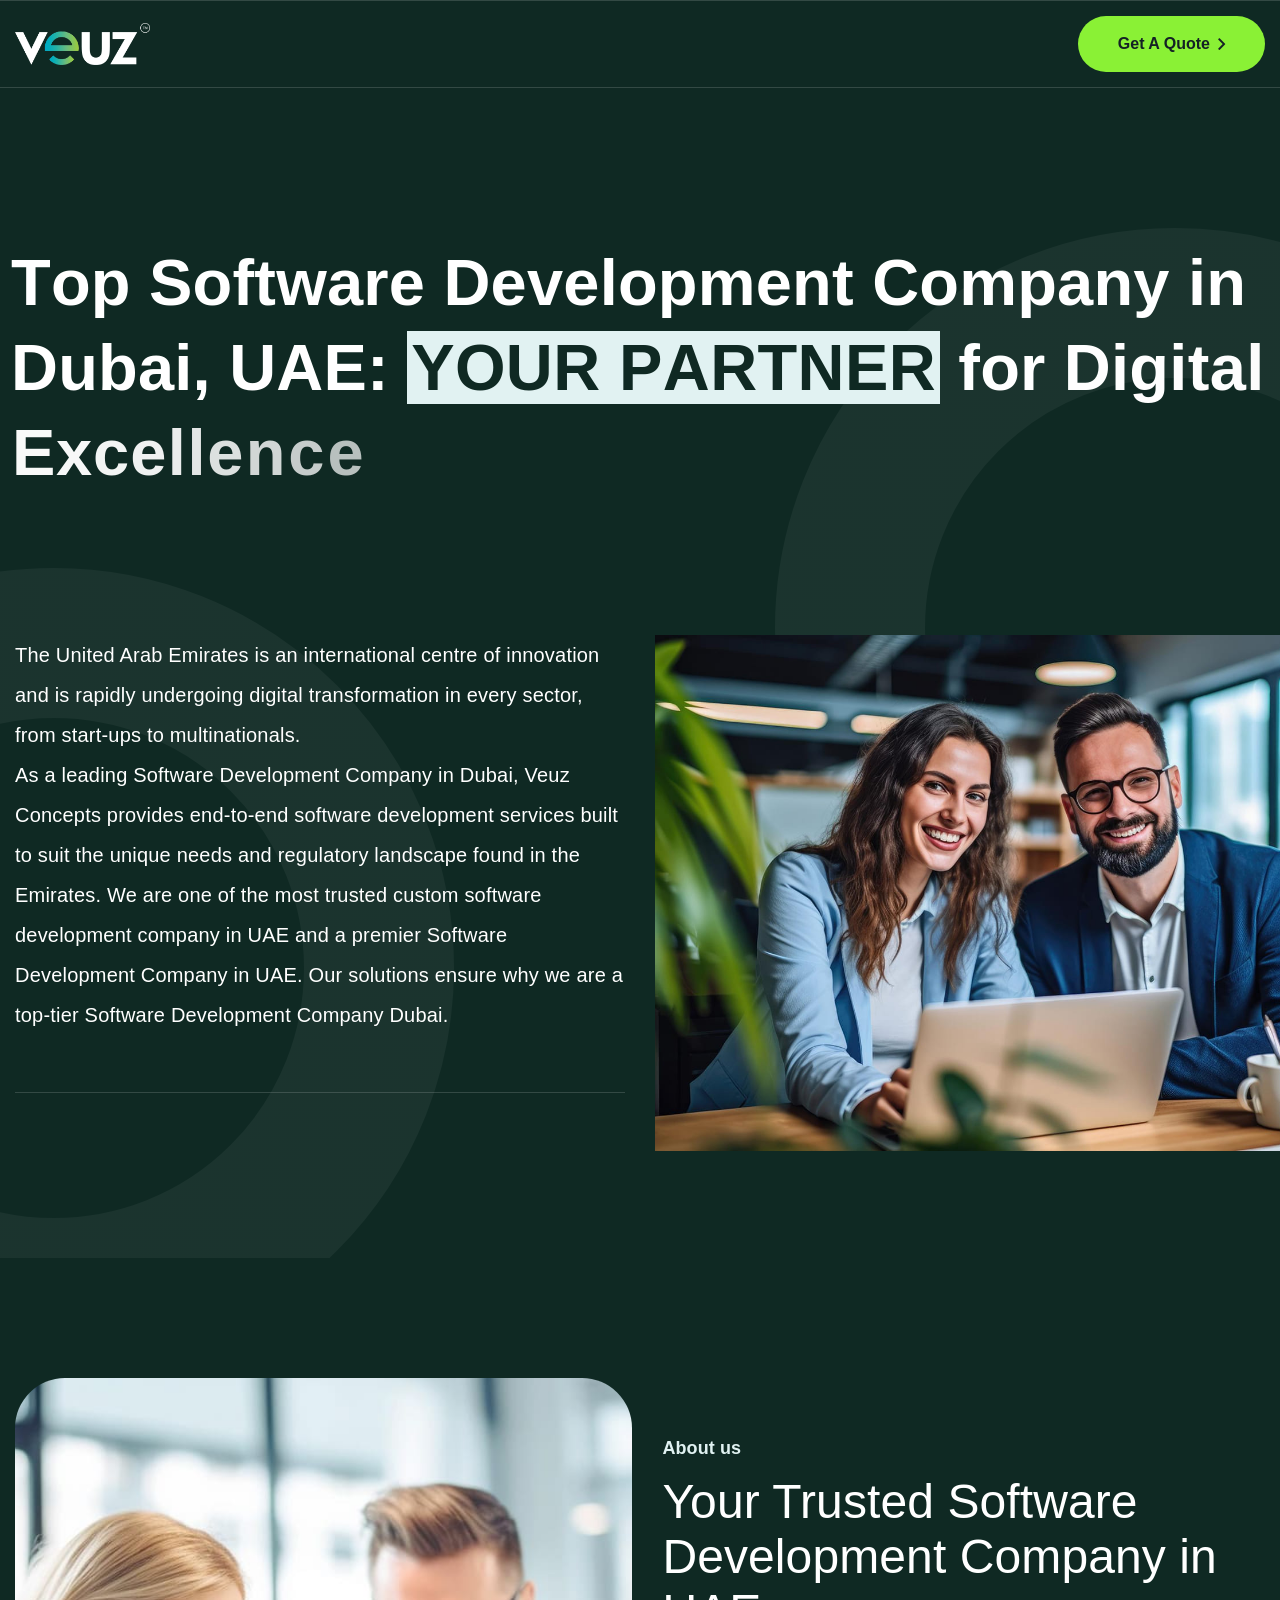
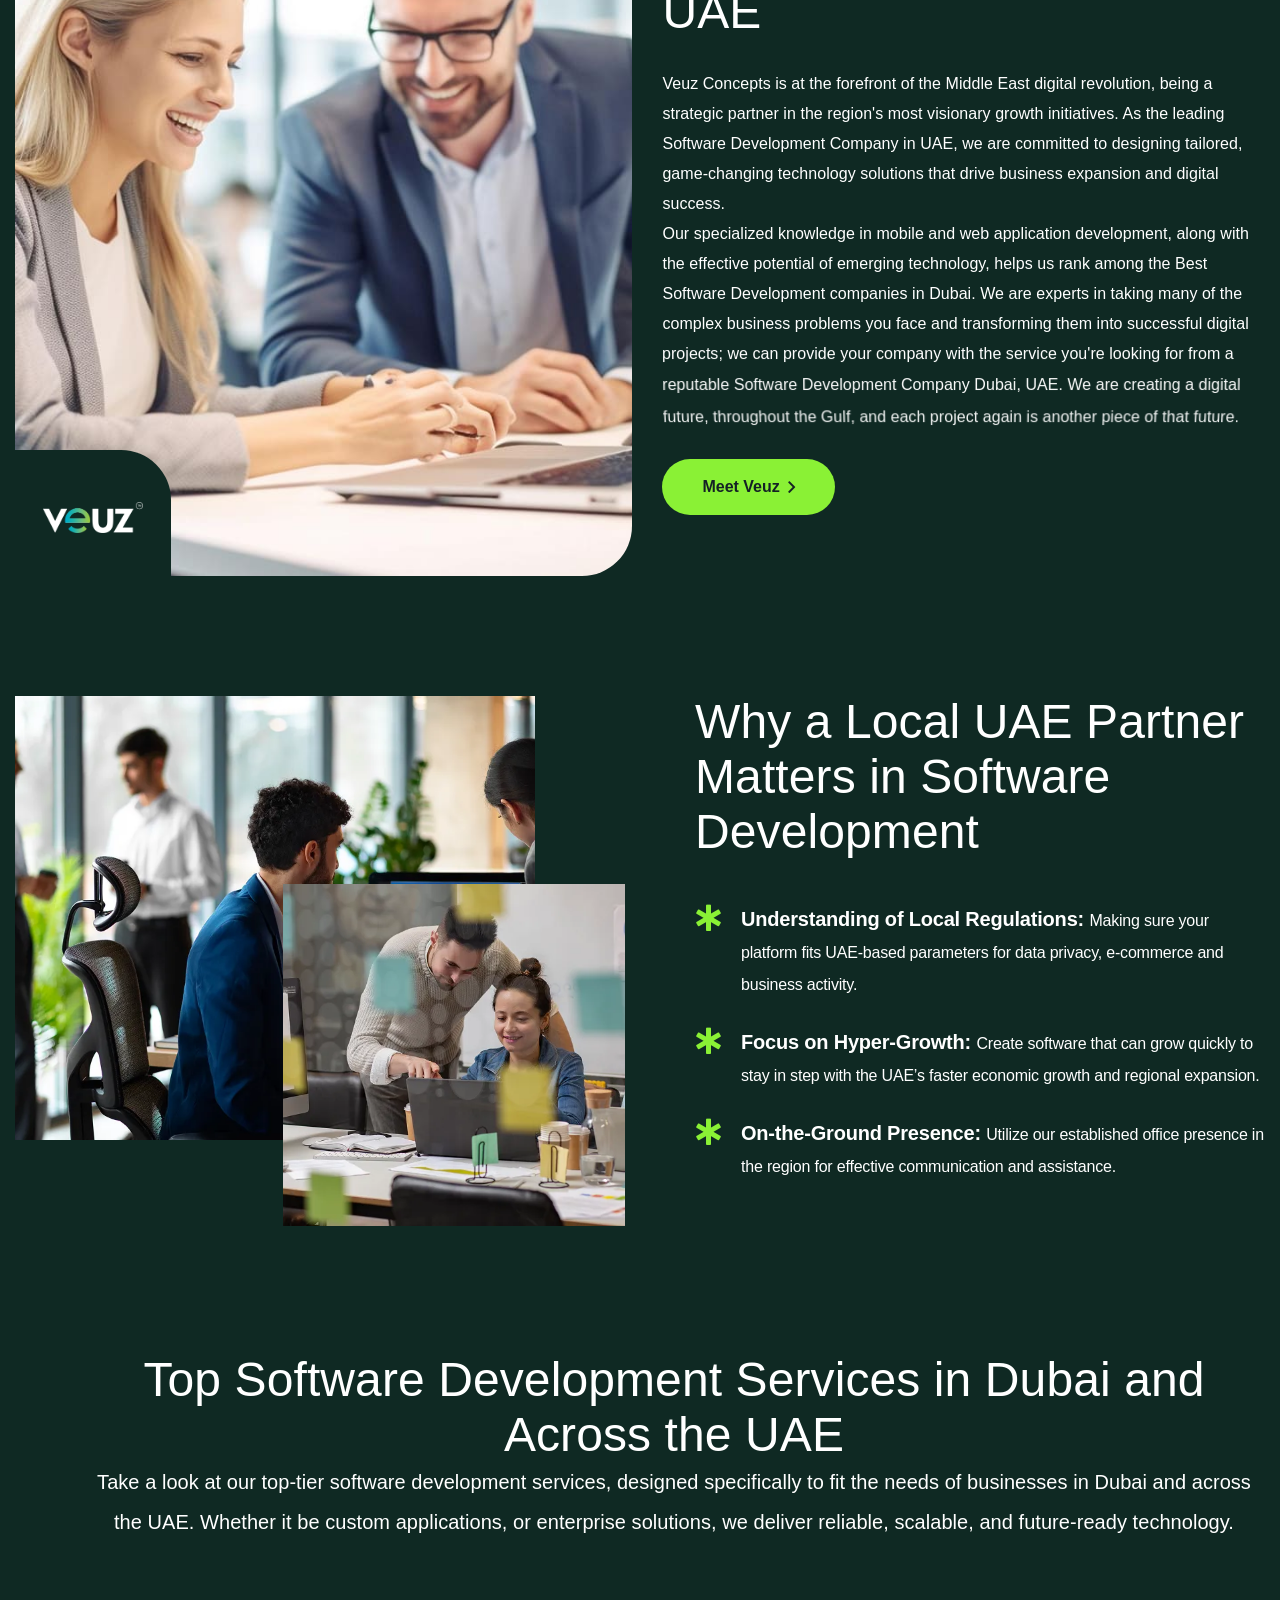
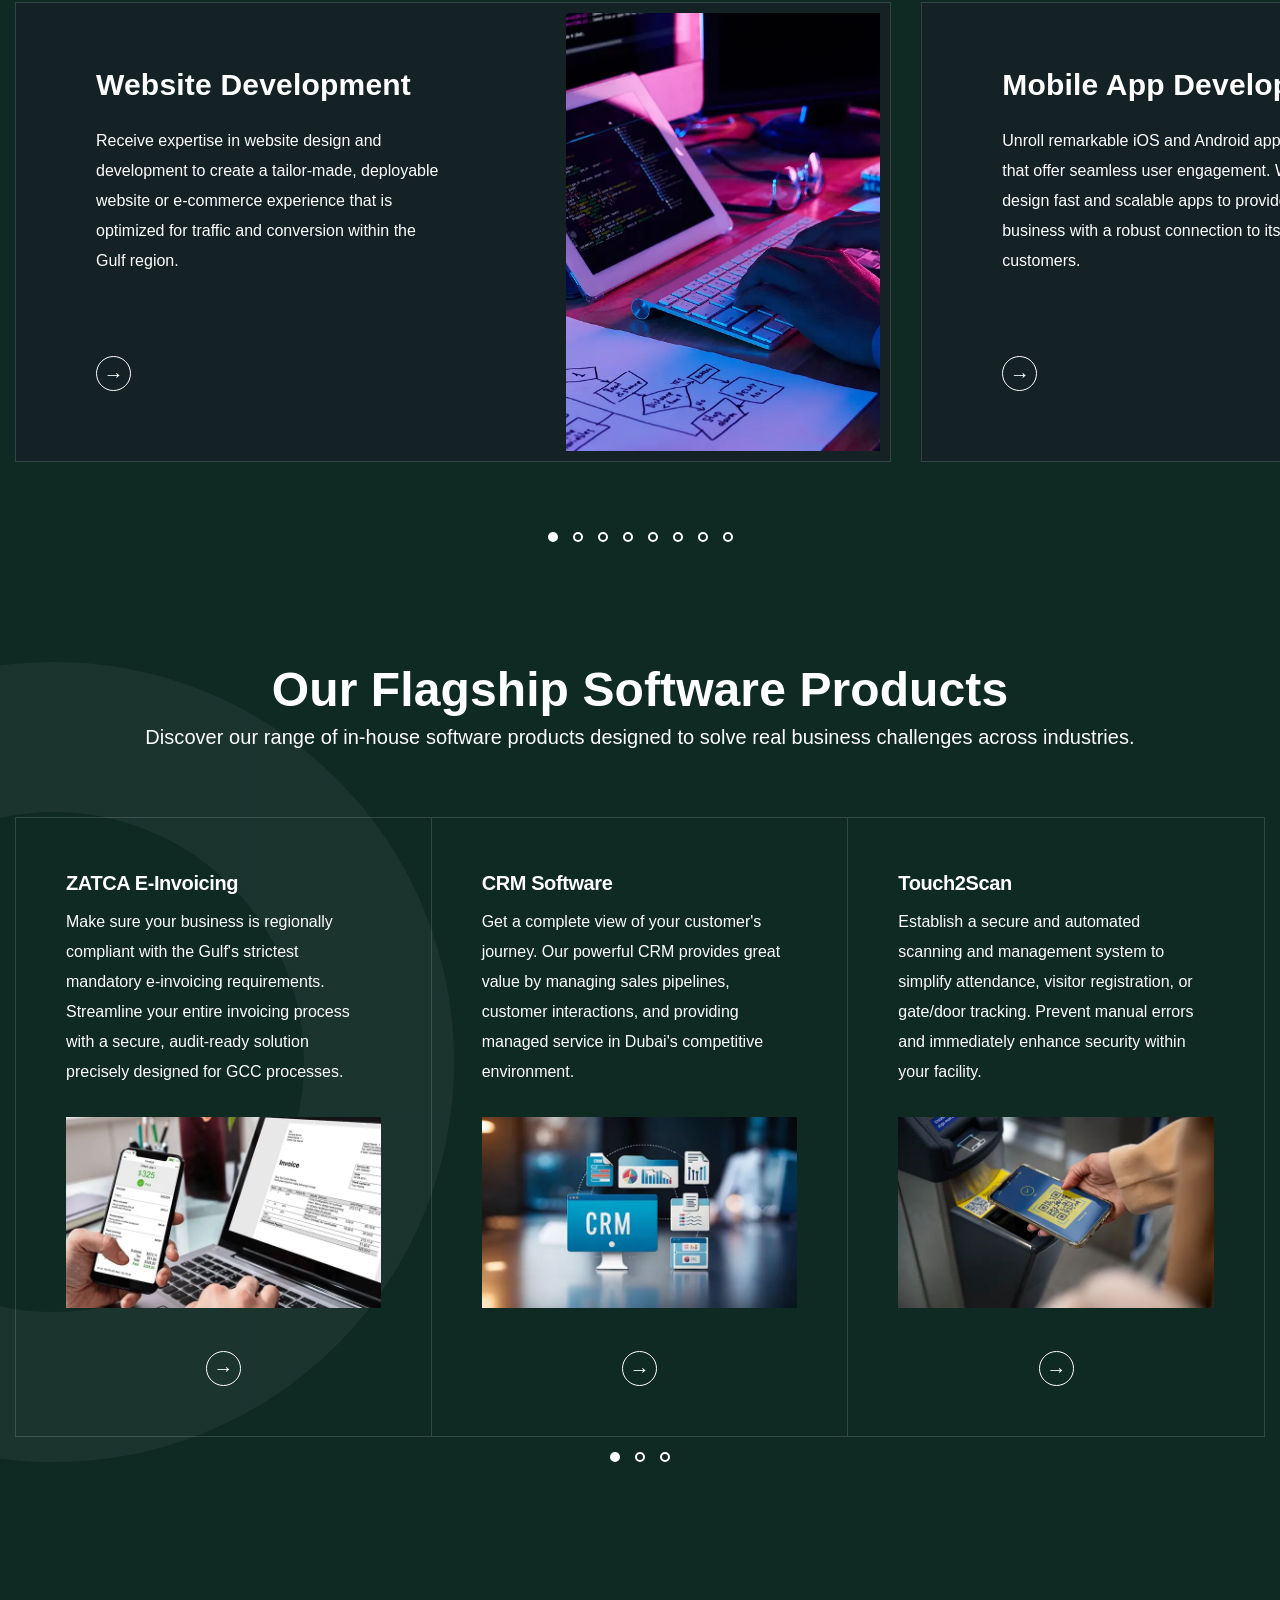
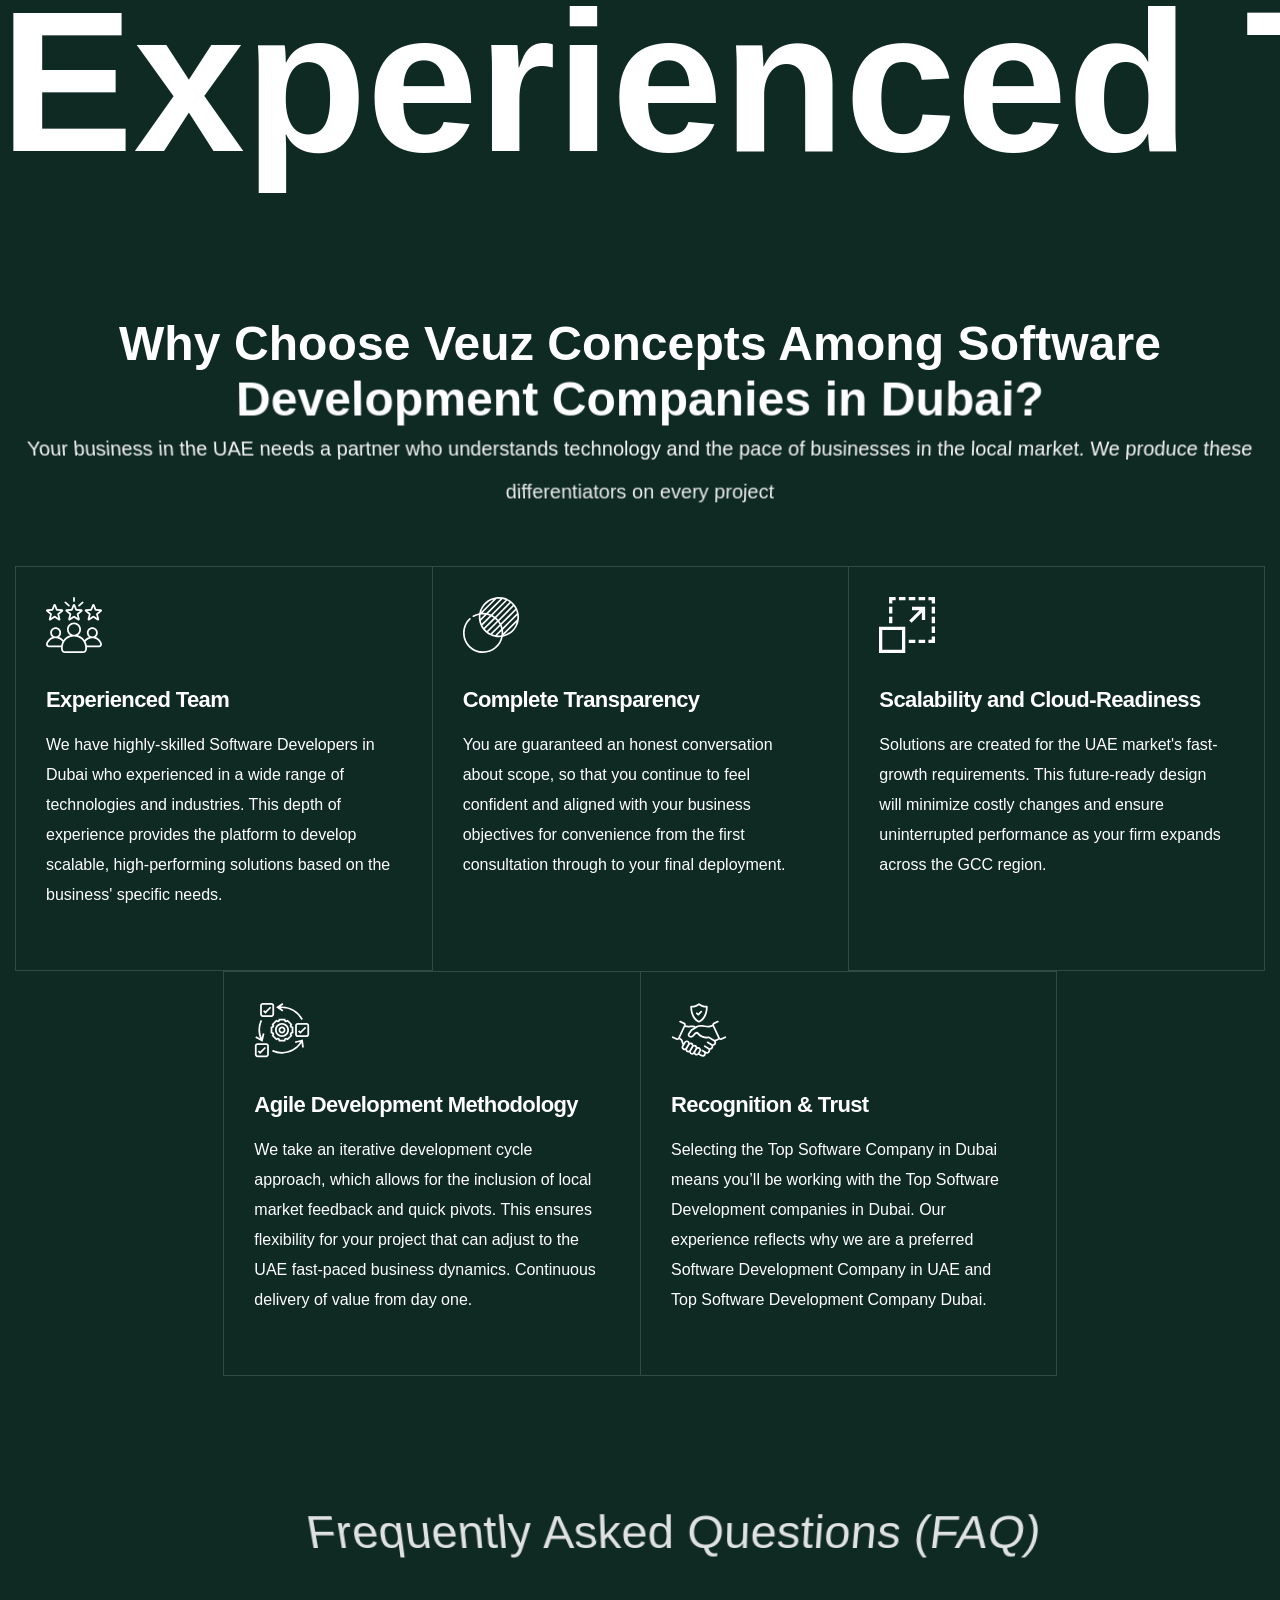
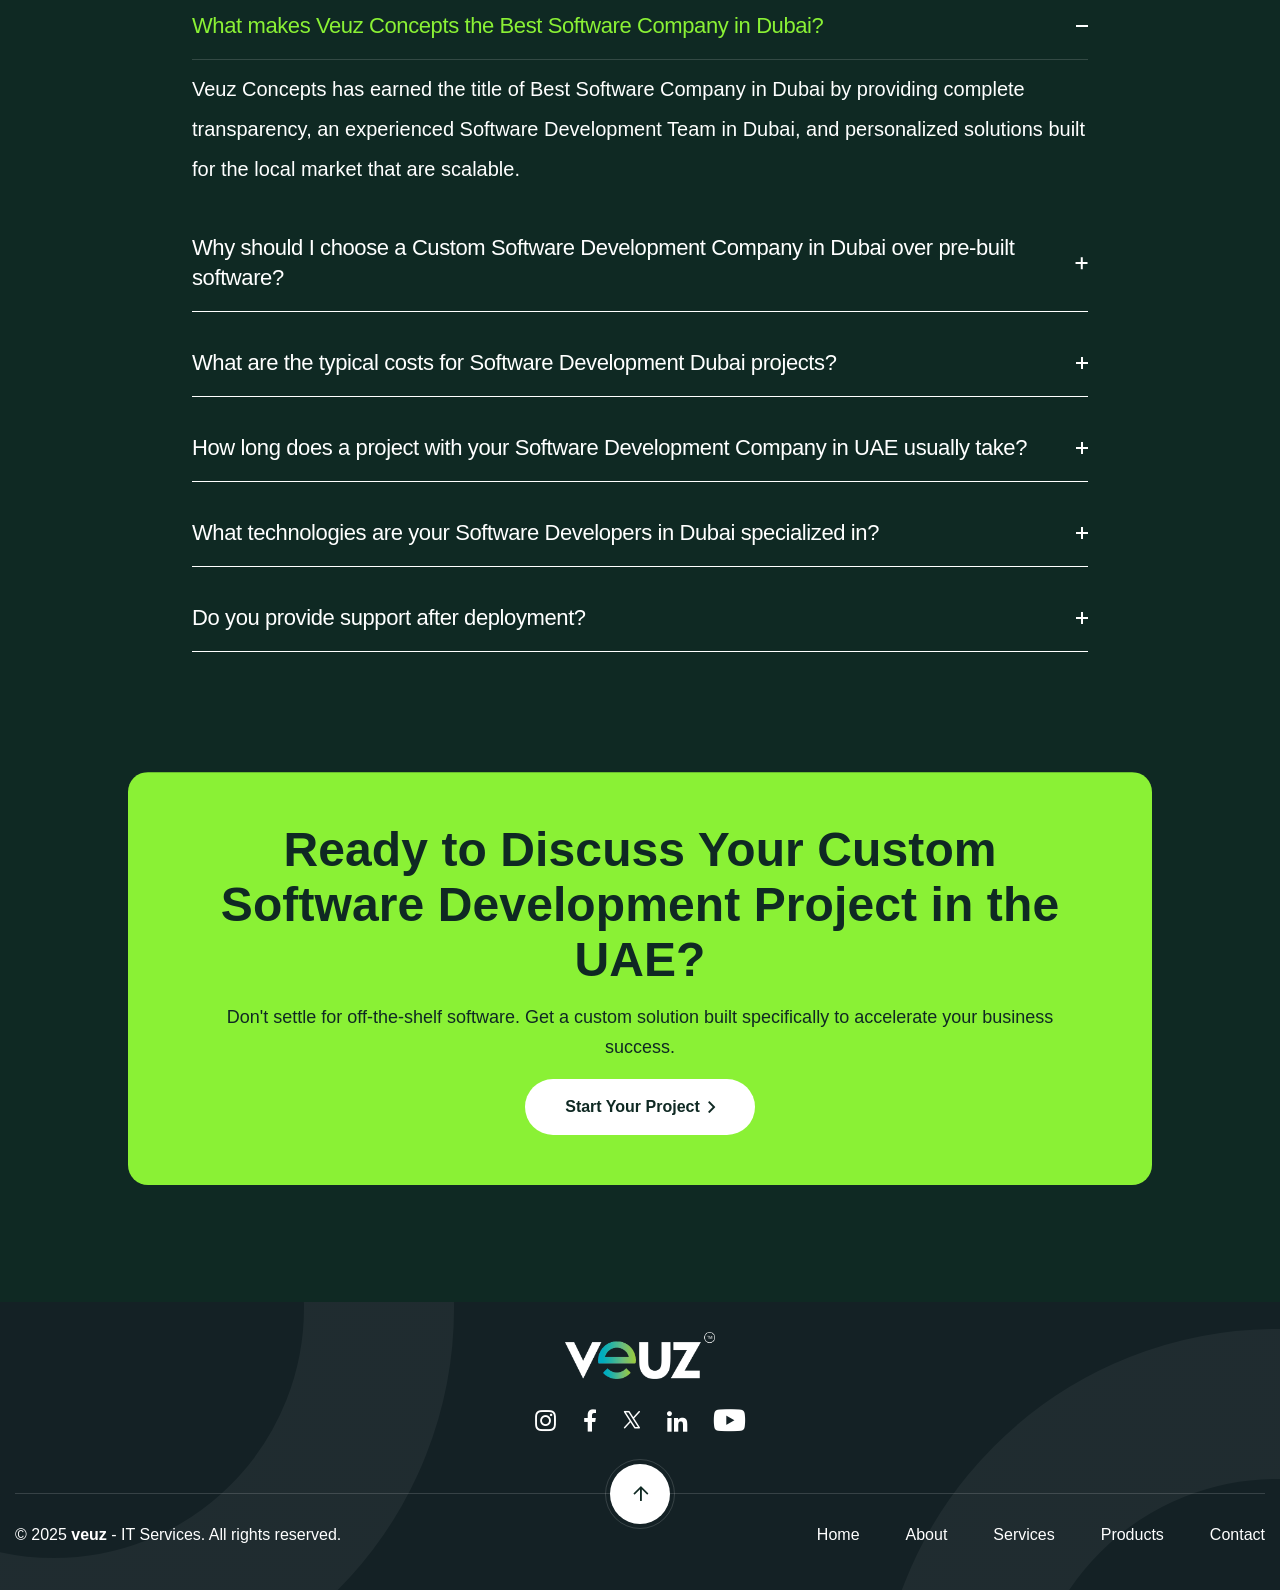
==== commit 2ee7ad95: "corrections" ====
--- a/index.html
+++ b/index.html
@@ -62,7 +62,7 @@
             <div class="header-content flex justify-content-between align-items-center">
                 <div class="header-left flex align-items-center">
                     <div class="logo logo-header">
-                        <a href="#">
+                        <a href="https://www.veuzconcepts.com/">
                             <img src="image/logo/logo-veuz.png" alt="">
                         </a>
                     </div>
@@ -70,7 +70,7 @@
                 </div>
                 <div class="header-right">
                     <div class="nav-btn">
-                        <a href="#" class="tf-btn">
+                        <a href="#" class="tf-btn"  id="quoteBtn">
                             <span>Get A Quote</span>
                             <i class="icon-arrow-right"></i>
                         </a>
@@ -140,10 +140,7 @@
 
 
 
-                            <a href="#" class="tf-btn">
-                                <span>Explore Our Services</span>
-                                <i class="icon-arrow-right"></i>
-                            </a>
+                            
                         </div>
 
                     </div>
@@ -211,8 +208,68 @@
                                         future.
                                     </p>
                                 </div>
-                            </div>
-
+                                <a href="https://www.veuzconcepts.com/" class="tf-btn mt-5">
+                                <span>Meet Veuz</span>
+                                <i class="icon-arrow-right"></i>
+                            </a>
+                            </div>
+
+                        </div>
+                    </div>
+                </div>
+            </section>
+
+
+             <section class="section-about p-services tf-spacing-2">
+                <div class="tf-container">
+                    <div class="row">
+                        <div class="col-lg-6">
+                            <div class="left">
+                                <div class="image tf-animate-2">
+                                    <img src="image/why/why-1.webp"
+                                        data-src="image/why/why-1.webp" alt=""
+                                        class="lazyload">
+                                </div>
+                                <div class="img-secion-item img-1 tf-animate-3">
+                                    <img src="image/why/why-2.webp"
+                                        data-src="image/why/why-2.webp" alt=""
+                                        class="lazyload">
+                                </div>
+                            </div>
+                        </div>
+                        <div class="col-lg-6">
+                            <div class="right">
+                                <div class="heading-section mb-45">
+
+                                    <h2 class="title fw-3 title-animation">
+                                        Why a Local UAE Partner Matters in Software Development
+                                    </h2>
+                                </div>
+                                <div class="section-content">
+
+                                    <div class="list-benefit">
+                                        <div class="benefit-item style-big title-animation">
+                                            <i class="icon-star-of-life"></i>
+                                            <span class="fs-20 lh-30"><strong>Understanding of Local Regulations:</strong> <span
+                                                    class="fs-16">Making sure your platform fits UAE-based parameters
+                                                    for data privacy, e-commerce and business activity.</span></span>
+                                        </div>
+                                        <div class="benefit-item style-big title-animation">
+                                            <i class="icon-star-of-life"></i>
+                                            <span class="fs-20 lh-30"><strong>Focus on Hyper-Growth:</strong> <span class="fs-16">Create
+                                                    software that can grow quickly to stay in step with the UAE’s faster
+                                                    economic growth and regional expansion.</span></span>
+                                        </div>
+                                        <div class="benefit-item style-big title-animation">
+                                            <i class="icon-star-of-life"></i>
+                                            <span class="fs-20 lh-30"><strong>On-the-Ground Presence:</strong>  <span
+                                                    class="fs-16">Utilize our established office presence in the region
+                                                    for effective communication and assistance.</span></span>
+                                        </div>
+                                    </div>
+
+                                </div>
+                            </div>
                         </div>
                     </div>
                 </div>
@@ -256,7 +313,7 @@
                                 <div class="item-content px-sm-15">
                                     <div class="top-content">
 
-                                        <h3 class="title-project"><a href="#">Website Development</a></h3>
+                                        <h3 class="title-project"><a href="https://www.veuzconcepts.com/website-development">Website Development</a></h3>
                                         <div class="desc lh-30">
                                             Receive expertise in website design and development to create a tailor-made,
                                             deployable website or e-commerce experience that is optimized for traffic
@@ -264,13 +321,14 @@
                                         </div>
                                     </div>
                                     <div class="bottom-content">
-                                        <a href="#" class="tf-btn-readmore">
-                                            <span class="plus">+</span>
-                                            <span class="text">Read More</span>
+                                        <a href="https://www.veuzconcepts.com/website-development" class="tf-btn-readmore">
+                                            
+                                            <span class="text">Dive Deeper</span>
+                                            <span class="plus">&#8594;</span>
                                         </a>
                                     </div>
                                 </div>
-                                <a href="#" class="image">
+                                <a href="https://www.veuzconcepts.com/website-development" class="image">
                                     <img src="image/services-item/service1.webp"
                                         data-src="image/services-item/service1.webp" alt="" class="lazyload">
                                 </a>
@@ -281,7 +339,7 @@
                                 <div class="item-content px-sm-15">
                                     <div class="top-content">
 
-                                        <h3 class="title-project"><a href="#">Mobile App Development</a></h3>
+                                        <h3 class="title-project"><a href="https://www.veuzconcepts.com/mobile-application-development">Mobile App Development</a></h3>
                                         <div class="desc lh-30">
                                             Unroll remarkable iOS and Android applications that offer seamless user
                                             engagement. We design fast and scalable apps to provide your business with a
@@ -289,13 +347,13 @@
                                         </div>
                                     </div>
                                     <div class="bottom-content">
-                                        <a href="#" class="tf-btn-readmore">
-                                            <span class="plus">+</span>
-                                            <span class="text">Read More</span>
+                                        <a href="https://www.veuzconcepts.com/mobile-application-development" class="tf-btn-readmore">
+                                            <span class="text">Dive Deeper</span>
+                                            <span class="plus">&#8594;</span>
                                         </a>
                                     </div>
                                 </div>
-                                <a href="#" class="image">
+                                <a href="https://www.veuzconcepts.com/mobile-application-development" class="image">
                                     <img src="image/services-item/service2.webp"
                                         data-src="image/services-item/service2.webp" alt="" class="lazyload">
                                 </a>
@@ -306,7 +364,7 @@
                                 <div class="item-content px-sm-15">
                                     <div class="top-content">
 
-                                        <h3 class="title-project"><a href="#">Odoo ERP</a></h3>
+                                        <h3 class="title-project"><a href="https://www.veuzconcepts.com/odoo-erp">Odoo ERP</a></h3>
                                         <div class="desc lh-30">
                                             Deploy a comprehensive, modular Odoo ERP system to connect your finance, HR,
                                             and operation business functions. Reduce complexity and enhance agile
@@ -314,13 +372,13 @@
                                         </div>
                                     </div>
                                     <div class="bottom-content">
-                                        <a href="#" class="tf-btn-readmore">
-                                            <span class="plus">+</span>
-                                            <span class="text">Read More</span>
+                                        <a href="https://www.veuzconcepts.com/odoo-erp" class="tf-btn-readmore">
+                                            <span class="text">Dive Deeper</span>
+                                            <span class="plus">&#8594;</span>
                                         </a>
                                     </div>
                                 </div>
-                                <a href="#" class="image">
+                                <a href="https://www.veuzconcepts.com/odoo-erp" class="image">
                                     <img src="image/services-item/service3.webp"
                                         data-src="image/services-item/service3.webp" alt="" class="lazyload">
                                 </a>
@@ -331,7 +389,7 @@
                                 <div class="item-content px-sm-15">
                                     <div class="top-content">
 
-                                        <h3 class="title-project"><a href="#">Endpoint Security</a></h3>
+                                        <h3 class="title-project"><a href="https://www.veuzconcepts.com/endpoint-security">Endpoint Security</a></h3>
                                         <div class="desc lh-30">
                                             Secure absolutely everything in your network including endpoint devices,
                                             access points, and your connection to the internet, from sophisticated
@@ -340,13 +398,13 @@
                                         </div>
                                     </div>
                                     <div class="bottom-content">
-                                        <a href="#" class="tf-btn-readmore">
-                                            <span class="plus">+</span>
-                                            <span class="text">Read More</span>
+                                        <a href="https://www.veuzconcepts.com/endpoint-security" class="tf-btn-readmore">
+                                           <span class="text">Dive Deeper</span>
+                                            <span class="plus">&#8594;</span>
                                         </a>
                                     </div>
                                 </div>
-                                <a href="#" class="image">
+                                <a href="https://www.veuzconcepts.com/endpoint-security" class="image">
                                     <img src="image/services-item/service4.webp"
                                         data-src="image/services-item/service4.webp" alt="" class="lazyload">
                                 </a>
@@ -357,7 +415,7 @@
                                 <div class="item-content px-sm-15">
                                     <div class="top-content">
 
-                                        <h3 class="title-project"><a href="#">E-Invoicing</a></h3>
+                                        <h3 class="title-project"><a href="https://www.veuzconcepts.com/e-invoicing">E-Invoicing</a></h3>
                                         <div class="desc lh-30">
                                             Utilize automated digital invoicing solutions that will ensure compliance
                                             with the ongoing changes to GCC financial regulations and drastically
@@ -365,13 +423,13 @@
                                         </div>
                                     </div>
                                     <div class="bottom-content">
-                                        <a href="#" class="tf-btn-readmore">
-                                            <span class="plus">+</span>
-                                            <span class="text">Read More</span>
+                                        <a href="https://www.veuzconcepts.com/e-invoicing" class="tf-btn-readmore">
+                                            <span class="text">Dive Deeper</span>
+                                            <span class="plus">&#8594;</span>
                                         </a>
                                     </div>
                                 </div>
-                                <a href="#" class="image">
+                                <a href="https://www.veuzconcepts.com/e-invoicing" class="image">
                                     <img src="image/services-item/service5.webp"
                                         data-src="image/services-item/service5.webp" alt="" class="lazyload">
                                 </a>
@@ -382,7 +440,7 @@
                                 <div class="item-content px-sm-15">
                                     <div class="top-content">
 
-                                        <h3 class="title-project"><a href="#">Microsoft 365 for Business</a></h3>
+                                        <h3 class="title-project"><a href="https://www.veuzconcepts.com/microsoft-365-for-business">Microsoft 365 for Business</a></h3>
                                         <div class="desc lh-30">
                                             Leverage collaboration and productivity with sophisticated management of
                                             Microsoft 365 implementation, migration, and security throughout all your
@@ -390,13 +448,13 @@
                                         </div>
                                     </div>
                                     <div class="bottom-content">
-                                        <a href="#" class="tf-btn-readmore">
-                                            <span class="plus">+</span>
-                                            <span class="text">Read More</span>
+                                        <a href="https://www.veuzconcepts.com/microsoft-365-for-business" class="tf-btn-readmore">
+                                           <span class="text">Dive Deeper</span>
+                                            <span class="plus">&#8594;</span>
                                         </a>
                                     </div>
                                 </div>
-                                <a href="#" class="image">
+                                <a href="https://www.veuzconcepts.com/microsoft-365-for-business" class="image">
                                     <img src="image/services-item/service6.webp"
                                         data-src="image/services-item/service6.webp" alt="" class="lazyload">
                                 </a>
@@ -407,20 +465,20 @@
                                 <div class="item-content px-sm-15">
                                     <div class="top-content">
 
-                                        <h3 class="title-project"><a href="#">Google Workspace Managed Service</a></h3>
+                                        <h3 class="title-project"><a href="https://www.veuzconcepts.com/google-workspace-managed-services">Google Workspace Managed Service</a></h3>
                                         <div class="desc lh-30">
                                             Achieve team efficiency through professional setup, integration and ongoing
                                             security management of your Google Workspace (Gmail, Drive, Meet).
                                         </div>
                                     </div>
                                     <div class="bottom-content">
-                                        <a href="#" class="tf-btn-readmore">
-                                            <span class="plus">+</span>
-                                            <span class="text">Read More</span>
+                                        <a href="https://www.veuzconcepts.com/google-workspace-managed-services" class="tf-btn-readmore">
+                                             <span class="text">Dive Deeper</span>
+                                            <span class="plus">&#8594;</span>
                                         </a>
                                     </div>
                                 </div>
-                                <a href="#" class="image">
+                                <a href="https://www.veuzconcepts.com/google-workspace-managed-services" class="image">
                                     <img src="image/services-item/service7.webp"
                                         data-src="image/services-item/service7.webp" alt="" class="lazyload">
                                 </a>
@@ -431,20 +489,20 @@
                                 <div class="item-content px-sm-15">
                                     <div class="top-content">
 
-                                        <h3 class="title-project"><a href="#">Aramco Cybersecurity CCC/CCC+</a></h3>
+                                        <h3 class="title-project"><a href="https://www.veuzconcepts.com/aramco-cyber-security-certificate">Aramco Cybersecurity CCC/CCC+</a></h3>
                                         <div class="desc lh-30">
                                             Attain and sustain compliance with Aramco requirements for Cybersecurity
                                             Controls (CCC/CCC+) through our consulting and implementation services.
                                         </div>
                                     </div>
                                     <div class="bottom-content">
-                                        <a href="#" class="tf-btn-readmore">
-                                            <span class="plus">+</span>
-                                            <span class="text">Read More</span>
+                                        <a href="https://www.veuzconcepts.com/aramco-cyber-security-certificate" class="tf-btn-readmore">
+                                             <span class="text">Dive Deeper</span>
+                                            <span class="plus">&#8594;</span>
                                         </a>
                                     </div>
                                 </div>
-                                <a href="#" class="image">
+                                <a href="https://www.veuzconcepts.com/aramco-cyber-security-certificate" class="image">
                                     <img src="image/services-item/service8.webp"
                                         data-src="image/services-item/service8.webp" alt="" class="lazyload">
                                 </a>
@@ -455,60 +513,7 @@
                 <div class="sw-pagination-project sw-pagination mt-70 justify-content-center"></div>
             </section>
 
-            <section class="section-about p-services tf-spacing-2">
-                <div class="tf-container">
-                    <div class="row">
-                        <div class="col-lg-6">
-                            <div class="left">
-                                <div class="image tf-animate-2">
-                                    <img src="image/why/why-1.webp"
-                                        data-src="image/why/why-1.webp" alt=""
-                                        class="lazyload">
-                                </div>
-                                <div class="img-secion-item img-1 tf-animate-3">
-                                    <img src="image/why/why-2.webp"
-                                        data-src="image/why/why-2.webp" alt=""
-                                        class="lazyload">
-                                </div>
-                            </div>
-                        </div>
-                        <div class="col-lg-6">
-                            <div class="right">
-                                <div class="heading-section mb-45">
-
-                                    <h2 class="title fw-3 title-animation">
-                                        Why a Local UAE Partner Matters in Software Development
-                                    </h2>
-                                </div>
-                                <div class="section-content">
-
-                                    <div class="list-benefit">
-                                        <div class="benefit-item style-big title-animation">
-                                            <i class="icon-star-of-life"></i>
-                                            <span class="fs-20 lh-30">Understanding of Local Regulations: <span
-                                                    class="fs-16">Making sure your platform fits UAE-based parameters
-                                                    for data privacy, e-commerce and business activity.</span></span>
-                                        </div>
-                                        <div class="benefit-item style-big title-animation">
-                                            <i class="icon-star-of-life"></i>
-                                            <span class="fs-20 lh-30">Focus on Hyper-Growth: <span class="fs-16">Create
-                                                    software that can grow quickly to stay in step with the UAE’s faster
-                                                    economic growth and regional expansion.</span></span>
-                                        </div>
-                                        <div class="benefit-item style-big title-animation">
-                                            <i class="icon-star-of-life"></i>
-                                            <span class="fs-20 lh-30">On-the-Ground Presence: <span
-                                                    class="fs-16">Utilize our established office presence in the region
-                                                    for effective communication and assistance.</span></span>
-                                        </div>
-                                    </div>
-
-                                </div>
-                            </div>
-                        </div>
-                    </div>
-                </div>
-            </section>
+           
 
 
 
@@ -559,19 +564,19 @@
                                     <div class="swiper-slide">
                                         <div class="services-item hover-image px-md-15 style-1">
                                             
-                                            <h6 class="lh-30 fw-6"><a href="#" class="title-service"> ZATCA E-Invoicing</a></h6>
+                                            <h6 class="lh-30 fw-6"><a href="https://www.veuzconcepts.com/zatca-e-invoicing" class="title-service"> ZATCA E-Invoicing</a></h6>
                                             <div class="desc lh-30">
                                                 Make sure your business is regionally compliant with the Gulf's strictest mandatory e-invoicing requirements. Streamline your entire invoicing process with a secure, audit-ready solution precisely designed for GCC processes. 
                                             </div>
-                                            <a href="#" class="image">
+                                            <a href="https://www.veuzconcepts.com/zatca-e-invoicing" class="image">
                                                 <img src="image/product/product-1.webp"
                                                     data-src="image/product/product-1.webp" alt=""
                                                     class="lazyload">
                                             </a>
                                             <div class="bottom-item">
-                                                <a href="#" class="tf-btn-readmore">
-                                                    <span class="plus">+</span>
-                                                    <span class="text">Read More</span>
+                                                <a href="https://www.veuzconcepts.com/zatca-e-invoicing" class="tf-btn-readmore">
+                                                    <span class="text">Go To Page</span>
+                                            <span class="plus">&#8594;</span>
                                                 </a>
                                             </div>
                                         </div>
@@ -579,20 +584,20 @@
                                     <div class="swiper-slide">
                                         <div class="services-item hover-image px-md-15 style-1">
                                             
-                                            <h6 class="lh-30 fw-6"><a href="#"
+                                            <h6 class="lh-30 fw-6"><a href="https://www.veuzconcepts.com/crm-software"
                                                     class="title-service">CRM Software</a></h6>
                                             <div class="desc lh-30">
                                                 Get a complete view of your customer's journey. Our powerful CRM provides great value by managing sales pipelines, customer interactions, and providing managed service in Dubai's competitive environment.
                                             </div>
-                                            <a href="#" class="image">
+                                            <a href="https://www.veuzconcepts.com/crm-software" class="image">
                                                 <img src="image/product/product-2.webp"
                                                     data-src="image/product/product-2.webp" alt=""
                                                     class="lazyload">
                                             </a>
                                             <div class="bottom-item">
-                                                <a href="#" class="tf-btn-readmore">
-                                                    <span class="plus">+</span>
-                                                    <span class="text">Read More</span>
+                                                <a href="https://www.veuzconcepts.com/crm-software" class="tf-btn-readmore">
+                                                   <span class="text">Go To Page</span>
+                                            <span class="plus">&#8594;</span>
                                                 </a>
                                             </div>
                                         </div>
@@ -600,20 +605,20 @@
                                     <div class="swiper-slide">
                                         <div class="services-item hover-image px-md-15 style-1">
                                             
-                                            <h6 class="lh-30 fw-6"><a href="#"
+                                            <h6 class="lh-30 fw-6"><a href="https://www.veuzconcepts.com/touch2scan"
                                                     class="title-service">Touch2Scan</a></h6>
                                             <div class="desc lh-30">
                                                 Establish a secure and automated scanning and management system to simplify attendance, visitor registration, or gate/door tracking. Prevent manual errors and immediately enhance security within your facility.
                                             </div>
-                                            <a href="#" class="image">
+                                            <a href="https://www.veuzconcepts.com/touch2scan" class="image">
                                                 <img src="image/product/product-3.webp"
                                                     data-src="image/product/product-3.webp" alt=""
                                                     class="lazyload">
                                             </a>
                                             <div class="bottom-item">
-                                                <a href="#" class="tf-btn-readmore">
-                                                    <span class="plus">+</span>
-                                                    <span class="text">Read More</span>
+                                                <a href="https://www.veuzconcepts.com/touch2scan" class="tf-btn-readmore">
+                                                    <span class="text">Go To Page</span>
+                                            <span class="plus">&#8594;</span>
                                                 </a>
                                             </div>
                                         </div>
@@ -621,20 +626,41 @@
                                     <div class="swiper-slide">
                                         <div class="services-item hover-image px-md-15 style-1">
                                             
-                                            <h6 class="lh-30 fw-6"><a href="#"
+                                            <h6 class="lh-30 fw-6"><a href="https://www.veuzconcepts.com/study-abroad-software"
                                                     class="title-service">Study Abroad Software</a></h6>
                                             <div class="desc lh-30">
                                                 A purpose-built platform for educational consultants and institutions. Manage student applications, visa applications, partnerships with institutions, and counseling in one easy-to-use platform.
                                             </div>
-                                            <a href="#" class="image">
+                                            <a href="https://www.veuzconcepts.com/study-abroad-software" class="image">
                                                 <img src="image/product/product-4.webp"
                                                     data-src="image/product/product-4.webp" alt=""
                                                     class="lazyload">
                                             </a>
                                             <div class="bottom-item">
-                                                <a href="#" class="tf-btn-readmore">
-                                                    <span class="plus">+</span>
-                                                    <span class="text">Read More</span>
+                                                <a href="https://www.veuzconcepts.com/study-abroad-software" class="tf-btn-readmore">
+                                                    <span class="text">Go To Page</span>
+                                            <span class="plus">&#8594;</span>
+                                                </a>
+                                            </div>
+                                        </div>
+                                    </div>
+                                    <div class="swiper-slide">
+                                        <div class="services-item hover-image px-md-15 style-1">
+                                            
+                                            <h6 class="lh-30 fw-6"><a href="https://www.veuzconcepts.com/products"
+                                                    class="title-service">Complete Product Suite</a></h6>
+                                            <div class="desc lh-30">
+                                               Are you ready for additional solutions? You may access our complete catalog of scalable, enterprise-grade software products which are designed for rapid implementation in the Middle East market.
+                                            </div>
+                                            <a href="https://www.veuzconcepts.com/products" class="image">
+                                                <img src="image/product/product-5.webp"
+                                                    data-src="image/product/product-5.webp" alt=""
+                                                    class="lazyload">
+                                            </a>
+                                            <div class="bottom-item">
+                                                <a href="https://www.veuzconcepts.com/products" class="tf-btn-readmore">
+                                                    <span class="text">Go To Page</span>
+                                            <span class="plus">&#8594;</span>
                                                 </a>
                                             </div>
                                         </div>
@@ -714,7 +740,7 @@
                                 <img src="image/why-choose-us/team.svg" alt="">
                             </div>
 
-                            <h5 class="lh-30 fw-6"><a href="#" class="title-service"> Experienced Team</a></h5>
+                            <h5 class="lh-30 fw-6"> Experienced Team</h5>
 
                             <div class="desc lh-30">
                                 We have highly-skilled Software Developers in Dubai who experienced in a wide range of technologies and industries. This depth of experience provides the platform to develop scalable, high-performing solutions based on the business' specific needs.
@@ -729,7 +755,7 @@
                                 <img src="image/why-choose-us/transparency.svg" alt="">
                             </div>
 
-                            <h5 class="lh-30 fw-6"><a href="#" class="title-service">Complete Transparency</a></h5>
+                            <h5 class="lh-30 fw-6">Complete Transparency</h5>
 
                             <div class="desc lh-30">
                                 You are guaranteed an honest conversation about scope, so that you continue to feel confident and aligned with your business objectives for convenience from the first consultation through to your final deployment.
@@ -744,7 +770,7 @@
                                 <img src="image/why-choose-us/scalability.svg" alt="">
                             </div>
 
-                            <h5 class="lh-30 fw-6"><a href="#" class="title-service">Scalability and Cloud-Readiness</a></h5>
+                            <h5 class="lh-30 fw-6">Scalability and Cloud-Readiness</h5>
 
                             <div class="desc lh-30">
                                 Solutions are created for the UAE market's fast-growth requirements. This future-ready design will minimize costly changes and ensure uninterrupted performance as your firm expands across the GCC region.
@@ -759,7 +785,7 @@
                                 <img src="image/why-choose-us/agile.svg" alt="">
                             </div>
 
-                            <h5 class="lh-30 fw-6"><a href="#" class="title-service">Agile Development Methodology</a></h5>
+                            <h5 class="lh-30 fw-6">Agile Development Methodology</h5>
 
                             <div class="desc lh-30">
                                 We take an iterative development cycle approach, which allows for the inclusion of local market feedback and quick pivots. This ensures flexibility for your project that can adjust to the UAE fast-paced business dynamics.  Continuous delivery of value from day one.
@@ -774,7 +800,7 @@
                                 <img src="image/why-choose-us/trust.svg" alt="">
                             </div>
 
-                            <h5 class="lh-30 fw-6"><a href="#" class="title-service">Recognition & Trust</a></h5>
+                            <h5 class="lh-30 fw-6">Recognition & Trust</h5>
 
                             <div class="desc lh-30">
                                 Selecting the Top Software Company in Dubai means you’ll be working with the Top Software Development companies in Dubai. Our experience reflects why we are a preferred Software Development Company in UAE and Top Software Development Company Dubai.
@@ -791,28 +817,7 @@
 
 
 
-            <section class="section-form tf-spacing-4">
-                <div class="section-inner">
-                    <div class="left">
-                        
-                        <div class="section-content section-form-content tf-animate-2  mx-auto text-center">
-
-                            <h2 class="title fw-6">
-                                Ready to Discuss Your Custom Software Development Project in the UAE?
-                            </h2>
-                            <div class="sub-title body-2 lh-30 fw-3 mb-17">
-                                Don't settle for off-the-shelf software. Get a custom solution built specifically to
-                                accelerate your business success.
-                            </div>
-                            <a href="#" class="tf-btn style-bg-white hover-bg-main-dark mx-auto">
-                                <span> Start Your Project</span>
-                                <i class="icon-arrow-right"></i>
-                            </a>
-                        </div>
-                    </div>
-
-                </div>
-            </section>
+            
 
             <section class="section-project tf-spacing-2">
                 <div class="tf-container">
@@ -949,6 +954,29 @@
 
                 </div>
 
+            </section>
+
+            <section class="section-form tf-spacing-4">
+                <div class="section-inner">
+                    <div class="left">
+                        
+                        <div class="section-content section-form-content tf-animate-2  mx-auto text-center">
+
+                            <h2 class="title fw-6">
+                                Ready to Discuss Your Custom Software Development Project in the UAE?
+                            </h2>
+                            <div class="sub-title body-2 lh-30 fw-3 mb-17">
+                                Don't settle for off-the-shelf software. Get a custom solution built specifically to
+                                accelerate your business success.
+                            </div>
+                            <a href="https://www.veuzconcepts.com/contact" class="tf-btn style-bg-white hover-bg-main-dark mx-auto">
+                                <span> Start Your Project</span>
+                                <i class="icon-arrow-right"></i>
+                            </a>
+                        </div>
+                    </div>
+
+                </div>
             </section>
 
 
@@ -985,7 +1013,7 @@
 
 
                 <div class="tf-container my-5 d-flex align-items-center flex-column">
-                    <a href="#" class="mb-5">
+                    <a href="https://www.veuzconcepts.com/" class="mb-5">
                         <img src="image/logo/logo-veuz.png" alt="" width="150">
                     </a>
                     <div class="social-icons mb-5">
@@ -1004,20 +1032,79 @@
                         </a>
                         <div class="list-bottom flex align-items-center justify-content-center justify-content-lg-between flex-wrap rg-15 g-30">
                             <span class="text-center lh-30 order-1 order-lg-0">
-                                © 2025 <a href="#" class="fw-7">veuz</a> - IT Services. All rights reserved.
+                                © 2025 <a href="https://www.veuzconcepts.com/" class="fw-7">veuz</a> - IT Services. All rights reserved.
                             </span>
                             <ul class="flex align-items-center justify-content-center flex-wrap rg-15  order-0 order-lg-1">
-                                <li><a href="#">Home</a></li>
-                                <li><a href="#">About</a></li>
-                                <li><a href="#">Services</a></li>
-                                <li><a href="#">Products</a></li>
-                                <li><a href="#">Contact</a></li>
+                                <li><a href="https://www.veuzconcepts.com/">Home</a></li>
+                                <li><a href="https://www.veuzconcepts.com/about-us">About</a></li>
+                                <li><a href="https://www.veuzconcepts.com/services">Services</a></li>
+                                <li><a href="https://www.veuzconcepts.com/products">Products</a></li>
+                                <li><a href="https://www.veuzconcepts.com/contact">Contact</a></li>
                             </ul>
                         </div>
                     </div>
                 </div>
             </div>
         </footer>
+
+
+            <!-- Modal Overlay -->
+    <div class="modal-overlay" id="modalOverlay"></div>
+
+    <!-- Quote Modal -->
+    <div class="quote-modal" id="quoteModal">
+        <!-- Close Button -->
+        <div class="modal-header-top">
+            <div></div>
+            <button class="close-btn" id="closeBtn">×</button>
+        </div>
+
+        <!-- Modal Content -->
+        <div class="modal-subtitle">LET'S CHAT</div>
+        <div class="modal-heading">READY TO DISCUSS YOUR PROJECT?</div>
+
+        <!-- Form -->
+        <form id="quoteForm">
+            <div class="row">
+                <div class="col-12">
+                    <div class="form-group">
+                        <label for="name">Name</label>
+                        <input type="text" class="form-control" id="name" placeholder="Your Name" required>
+                    </div>
+                </div>
+                <div class="col-12">
+                    <div class="form-group">
+                        <label for="email">Email</label>
+                        <input type="email" class="form-control" id="email" placeholder="Your Email" required>
+                    </div>
+                </div>
+            </div>
+
+            <div class="row">
+                <div class="col-12">
+                    <div class="form-group">
+                        <label for="phone">Phone</label>
+                        <input type="tel" class="form-control" id="phone" placeholder="Your Phone" required>
+                    </div>
+                </div>
+                <div class="col-12">
+                    
+                    <div class="form-group">
+                        <label for="enquiry">Enquired Service / Product</label>
+                        <input type="text" class="form-control" id="enquiry" placeholder="Enquired Service / Product" required>
+                    </div>
+                </div>
+            </div>
+
+            <div class="form-group">
+                <label for="message">Message</label>
+                <textarea class="form-control" id="message" placeholder="Tell us about your project..." required></textarea>
+            </div>
+
+            <button type="submit" class="submit-btn tf-btn"><span>Submit</span></button>
+        </form>
+    </div>
+
 
       
 
--- a/css/styles.css
+++ b/css/styles.css
@@ -1,21 +1,4 @@
-/* ---------------------------------------------------------
-    * Name: 
-    * Version: 1.0.0
-    * Author: Themesflat
-    * Author URI: http://themesflat.com 
-
-	* Abstracts variable
-
-    * Reset css styles
-
-    * Components
-
-    * section
-
-    * dashboard
-
-    * Responsive
- ------------------------------------------------------------------------------ */
+
 /*--------- Abstracts variable ---------- */
 @import url("https://fonts.googleapis.com/css2?family=DM+Sans:ital,opsz,wght@0,9..40,100..1000;1,9..40,100..1000&amp;family=Inter:ital,opsz,wght@0,14..32,100..900;1,14..32,100..900&amp;family=Manrope:wght@200..800&amp;display=swap");
 :root {
@@ -162,29 +145,7 @@
   list-style: none;
 }
 
-table {
-  border-collapse: collapse;
-  border-spacing: 0;
-}
-
-caption,
-th,
-td {
-  font-weight: normal;
-  text-align: left;
-}
-
-blockquote:before,
-blockquote:after,
-q:before,
-q:after {
-  content: "";
-}
-
-blockquote,
-q {
-  quotes: none;
-}
+
 
 a img {
   border: 0;
@@ -195,9 +156,7 @@
   height: auto;
 }
 
-select {
-  max-width: 100%;
-}
+
 
 /* General
 -------------------------------------------------------------- */
@@ -267,36 +226,10 @@
   vertical-align: baseline;
 }
 
-small {
-  font-size: 75%;
-}
-
 big {
   font-size: 125%;
 }
 
-address {
-  font-style: italic;
-  margin: 0 0 20px;
-}
-
-code,
-kbd,
-tt,
-var,
-samp,
-pre {
-  margin: 20px 0;
-  padding: 4px 12px;
-  background: #f5f5f5;
-  border: 1px solid #e0e0e0;
-  overflow-x: auto;
-  -webkit-hyphens: none;
-  -moz-hyphens: none;
-  hyphens: none;
-  border-radius: 0;
-  height: auto;
-}
 
 svg,
 svg path {
@@ -356,75 +289,7 @@
   padding: 0;
 }
 
-dl,
-dd {
-  margin: 0 0 20px;
-}
-
-dt {
-  font-weight: bold;
-}
-
-del,
-.disable {
-  text-decoration: line-through;
-  filter: alpha(opacity=50);
-  opacity: 0.5;
-}
-
-/* Table */
-table,
-th,
-td {
-  border: 1px solid #343444;
-}
-
-table {
-  border-collapse: separate;
-  border-spacing: 0;
-  border-width: 1px 0 0 1px;
-  margin: 0 0 0;
-  table-layout: fixed;
-  width: 100%;
-}
-
-caption,
-th,
-td {
-  font-weight: normal;
-  text-align: left;
-}
-
-th {
-  border-width: 0 1px 1px 0;
-  font-weight: bold;
-}
-
-td {
-  border-width: 0 1px 1px 0;
-}
-
-th,
-td {
-  padding: 8px 12px;
-}
-
-/* Media */
-embed,
-object,
-video {
-  margin-bottom: 20px;
-  max-width: 100%;
-  vertical-align: middle;
-}
-
-p > embed,
-p > iframe,
-p > object,
-p > video {
-  margin-bottom: 0;
-}
-
+ 
 /* Forms
 -------------------------------------------------------------- */
 /* Fixes */
@@ -435,20 +300,14 @@
 
 button,
 input,
-select,
-textarea {
+select {
   font-size: 100%;
   line-height: inherit;
   margin: 0;
   vertical-align: baseline;
 }
 
-textarea {
-  overflow: auto;
-  /* Removes default vertical scrollbar in IE6/7/8/9 */
-  vertical-align: top;
-  /* Improves readability and alignment in all browsers */
-}
+
 
 input[type=checkbox] {
   display: inline;
@@ -464,27 +323,7 @@
   border: 0;
 }
 
-input[type=checkbox],
-input[type=radio] {
-  padding: 0;
-  width: 20px;
-  height: 20px;
-  border-radius: 6px;
-  background: rgba(0, 0, 0, 0);
-  cursor: pointer;
-  vertical-align: sub;
-  /* Addresses excess padding in IE8/9 */
-}
-
-input[type=search] {
-  -webkit-appearance: textfield;
-  /* Addresses appearance set to searchfield in S5, Chrome */
-}
-
-input[type=search]::-webkit-search-decoration {
-  /* Corrects inner padding displayed oddly in S5, Chrome on OSX */
-  -webkit-appearance: none;
-}
+
 
 button::-moz-focus-inner,
 input::-moz-focus-inner {
@@ -502,12 +341,6 @@
   outline: 0;
 }
 
-input[type=search]::-webkit-search-decoration,
-input[type=search]::-webkit-search-cancel-button,
-input[type=search]::-webkit-search-results-button,
-input[type=search]::-webkit-search-results-decoration {
-  display: none;
-}
 
 /* Placeholder color */
 ::-webkit-input-placeholder {
@@ -938,339 +771,13 @@
   font-family: "DM Sans", sans-serif;
 }
 
-/* sib-form */
-.sib-form {
-  padding: 0;
-  font-family: "Inter", sans-serif !important;
-  box-sizing: border-box !important;
-}
-
-.sib-form *, .sib-form ::after, .sib-form ::before {
-  box-sizing: border-box !important;
-}
-
-#sib-container {
-  background-color: unset;
-  padding: 0;
-}
-
-.sib-form .entry__field {
-  background-color: unset;
-  border: 0;
-  box-shadow: none !important;
-  margin: 0;
-  position: relative;
-}
-.sib-form .entry__field .icon-email {
-  position: absolute;
-  top: 21px;
-  left: 21px;
-}
-
-.sib-form .sib-form-container .input {
-  background-color: var(--main-dark) !important;
-  padding: 21px 23px 17px 53px !important;
-  color: var(--surface);
-  border: 1px solid var(--stroke-2) !important;
-  border-radius: 12px;
-  font-size: 14px;
-  padding: 21px 23px 17px 53px !important;
-  height: unset !important;
-  font-size: 14px;
-  line-height: 16px;
-}
-
-.sib-form .entry__specification,
-.sib-form .entry__error,
-.entry__specification,
-.entry__label {
-  margin: 0 !important;
-}
-
-.sib-form .entry__error {
-  margin-top: 5px !important;
-  font-size: 14px;
-  line-height: 20px;
-}
-
-.sib-form-block {
-  padding: 0;
-}
-
-.sib-optin {
-  display: none;
-}
-
-#sib-form {
-  position: relative;
-  display: flex;
-  gap: 30px;
-}
-
-#sib-form .sib-form-block__button {
-  position: relative;
-  top: unset;
-  right: unset;
-  padding: 20px 40px;
-  font-size: 16px;
-  line-height: 16px;
-  min-height: unset;
-  width: max-content;
-}
-
-.sib-form .clickable__icon {
-  margin: 0 5px 0 0;
-  fill: #fff;
-}
-
-.sib-form-message-panel {
-  border: 0;
-  padding: 0;
-  border-radius: 0px;
-  background: transparent;
-}
-
-#success-message .sib-form-message-panel__inner-text {
-  color: #6BC044;
-}
-
-#success-message svg path {
-  fill: #6BC044;
-}
-
-.sib-form-message-panel__text {
-  padding: 0;
-}
-
-#error-message .sib-form-message-panel__text {
-  color: #ff4949;
-}
-
-@media (max-width: 575px) {
-  #sib-form {
-    flex-direction: column;
-  }
-  #sib-form .sib-form-block__button {
-    width: 100%;
-    max-width: 100%;
-    justify-content: center;
-  }
-}
-/*------------ Components ---------------- */
 /*------------ header ---------------- */
-.top-bar {
-  padding-left: 15px;
-  padding-right: 15px;
-}
-.top-bar .top-bar-inner {
-  padding: 18px 0;
-}
-.top-bar .list-topbar-item {
-  gap: 43px;
-}
-.top-bar .tf-tb-right {
-  gap: 22px;
-}
-
-.top-bar-item {
-  display: -webkit-box;
-  display: -moz-box;
-  display: -ms-flexbox;
-  display: -webkit-flex;
-  display: flex;
-  gap: 10px;
-  align-items: center;
-}
-.top-bar-item a {
-  font-weight: 500;
-  letter-spacing: 0.05px;
-}
-.top-bar-item .icon-email {
-  font-size: 12px;
-}
+
 
 .list-support {
   gap: 31px;
 }
 
-.post-social {
-  display: -webkit-box;
-  display: -moz-box;
-  display: -ms-flexbox;
-  display: -webkit-flex;
-  display: flex;
-  gap: 20px;
-}
-.post-social.style-radius-50 .icon-social {
-  display: inline-block;
-  width: 35px;
-  height: 35px;
-  border-radius: 50%;
-  background-color: var(--main-dark);
-  display: -webkit-box;
-  display: -moz-box;
-  display: -ms-flexbox;
-  display: -webkit-flex;
-  display: flex;
-  align-items: center;
-  justify-content: center;
-}
-.post-social.style-radius-50 .icon-social i {
-  color: var(--white);
-  font-size: 11px;
-}
-.post-social.style-radius-50 .icon-social:hover {
-  background-color: var(--primary);
-}
-.post-social.style-radius-50 .icon-social:hover i {
-  color: var(--main-dark);
-}
-.post-social.style-bg-white .icon-social {
-  width: 40px;
-  height: 40px;
-  background-color: var(--white);
-}
-.post-social.style-bg-white .icon-social i {
-  color: var(--dark-2);
-  font-size: 16px;
-}
-.post-social.style-bg-white .icon-social:hover {
-  background-color: var(--primary);
-}
-.post-social.style-bg-white .icon-social:hover i {
-  color: var(--white);
-}
-
-.icon-social i {
-  color: var(--white);
-  -webkit-transition: all 0.3s ease;
-  -moz-transition: all 0.3s ease;
-  -ms-transition: all 0.3s ease;
-  -o-transition: all 0.3s ease;
-  transition: all 0.3s ease;
-}
-.icon-social:hover i {
-  color: var(--primary);
-}
-.icon-social .icon-youtube {
-  font-size: 12px;
-}
-
-.menu-primary-menu {
-  display: -webkit-box;
-  display: -moz-box;
-  display: -ms-flexbox;
-  display: -webkit-flex;
-  display: flex;
-  align-items: center;
-  gap: 32px;
-}
-.menu-primary-menu .menu-item {
-  cursor: pointer;
-}
-.menu-primary-menu .menu-item:not(.menu-item-has-children) {
-  padding-right: 0;
-}
-.menu-primary-menu .menu-item.menu-item-has-children .item-link {
-  z-index: 2;
-  padding-right: 19px;
-  position: relative;
-}
-.menu-primary-menu .menu-item.menu-item-has-children .item-link::after {
-  content: "\e90b";
-  position: absolute;
-  top: 50%;
-  right: 3px;
-  font-size: 6px;
-  line-height: 18px;
-  font-family: "icomoon";
-  transform: translateY(-50%);
-  -webkit-transition: all 0.3s ease;
-  -moz-transition: all 0.3s ease;
-  -ms-transition: all 0.3s ease;
-  -o-transition: all 0.3s ease;
-  transition: all 0.3s ease;
-  z-index: 1;
-}
-.menu-primary-menu .menu-item:hover .sub-menu-home,
-.menu-primary-menu .menu-item:hover .sub-menu {
-  opacity: 1;
-  visibility: visible;
-  top: 102%;
-  pointer-events: all;
-}
-.menu-primary-menu .item-link {
-  color: var(--white);
-  line-height: 90px;
-  position: relative;
-  font-weight: 500;
-  padding: 0 5px;
-  display: inline-block;
-}
-.menu-primary-menu .item-link::before {
-  content: "";
-  position: absolute;
-  bottom: -1px;
-  left: auto;
-  right: 0;
-  width: 0;
-  height: 3px;
-  background-color: var(--primary);
-  -webkit-transition: all 0.3s ease;
-  -moz-transition: all 0.3s ease;
-  -ms-transition: all 0.3s ease;
-  -o-transition: all 0.3s ease;
-  transition: all 0.3s ease;
-}
-.menu-primary-menu .item-link:hover {
-  color: var(--primary);
-}
-.menu-primary-menu .item-link:hover::after {
-  transform: translateY(-50%) rotate(180deg);
-}
-.menu-primary-menu .item-link:hover::before {
-  left: 0;
-  right: auto;
-  width: 100%;
-}
-
-.sub-menu {
-  position: absolute;
-  width: 233px;
-  left: -25px;
-  top: 110%;
-  opacity: 0;
-  visibility: hidden;
-  z-index: 9999;
-  -webkit-transition: all 0.3s ease;
-  -moz-transition: all 0.3s ease;
-  -ms-transition: all 0.3s ease;
-  -o-transition: all 0.3s ease;
-  transition: all 0.3s ease;
-  pointer-events: none;
-  background-color: var(--white);
-}
-.sub-menu .sub-menu-item {
-  -webkit-transition: all 0.3s ease;
-  -moz-transition: all 0.3s ease;
-  -ms-transition: all 0.3s ease;
-  -o-transition: all 0.3s ease;
-  transition: all 0.3s ease;
-}
-.sub-menu .sub-menu-item .item-link-2 {
-  display: inline-block;
-  color: var(--main-dark);
-  position: relative;
-  font-weight: 600;
-  width: 100%;
-  padding: 10px 24px;
-}
-.sub-menu .sub-menu-item:hover {
-  background-color: var(--primary);
-}
-.sub-menu .sub-menu-item:hover .item-link-2 {
-  color: var(--white);
-}
 
 .header {
   border-top: 1px solid var(--stroke-2);
@@ -1327,215 +834,6 @@
   bottom: 0;
 }
 
-.mobile-nav-wrap {
-  max-width: 300px;
-  width: 100%;
-}
-.mobile-nav-wrap .inner-mobile-nav {
-  padding: 20px;
-  width: 100%;
-  height: 100%;
-  background-color: var(--main-dark);
-  z-index: 99999;
-  overflow-y: auto;
-  -webkit-transition: all 0.4s ease;
-  -moz-transition: all 0.4s ease;
-  -ms-transition: all 0.4s ease;
-  -o-transition: all 0.4s ease;
-  transition: all 0.4s ease;
-}
-.mobile-nav-wrap .inner-mobile-nav .mobile-nav-close {
-  background-color: transparent;
-  border-radius: 50%;
-  cursor: pointer;
-}
-.mobile-nav-wrap .inner-mobile-nav .mobile-nav-close svg {
-  width: 15px;
-  height: 15px;
-}
-.mobile-nav-wrap .inner-mobile-nav .top-header-mobi {
-  display: -webkit-box;
-  display: -moz-box;
-  display: -ms-flexbox;
-  display: -webkit-flex;
-  display: flex;
-  align-items: center;
-  justify-content: space-between;
-}
-.mobile-nav-wrap .inner-mobile-nav a {
-  color: var(--white);
-}
-.mobile-nav-wrap .logo-mobile {
-  max-width: 120px;
-}
-.mobile-nav-wrap .socials-mobile .date {
-  display: -webkit-box;
-  display: -moz-box;
-  display: -ms-flexbox;
-  display: -webkit-flex;
-  display: flex;
-  gap: 8px;
-  align-items: center;
-  padding-bottom: 10px;
-}
-.mobile-nav-wrap .socials-mobile .socials-icon {
-  display: -webkit-box;
-  display: -moz-box;
-  display: -ms-flexbox;
-  display: -webkit-flex;
-  display: flex;
-  align-items: center;
-}
-.mobile-nav-wrap .socials-mobile .socials-icon .socials-item {
-  width: 40px;
-  height: 40px;
-  -webkit-transition: all 0.3s ease;
-  -moz-transition: all 0.3s ease;
-  -ms-transition: all 0.3s ease;
-  -o-transition: all 0.3s ease;
-  transition: all 0.3s ease;
-}
-.mobile-nav-wrap .socials-mobile .socials-icon .socials-item a {
-  display: -webkit-box;
-  display: -moz-box;
-  display: -ms-flexbox;
-  display: -webkit-flex;
-  display: flex;
-  align-items: center;
-  justify-content: center;
-}
-.mobile-nav-wrap .socials-mobile .socials-icon .socials-item:first-child, .mobile-nav-wrap .socials-mobile .socials-icon .socials-item:nth-child(2), .mobile-nav-wrap .socials-mobile .socials-icon .socials-item:nth-child(3), .mobile-nav-wrap .socials-mobile .socials-icon .socials-item:nth-child(4) {
-  border-right: 0;
-}
-.mobile-nav-wrap .socials-mobile .socials-icon .socials-item:hover i {
-  color: var(--primary);
-}
-.mobile-nav-wrap .mobile-main-nav {
-  display: -webkit-box;
-  display: -moz-box;
-  display: -ms-flexbox;
-  display: -webkit-flex;
-  display: flex;
-  flex-direction: column;
-  justify-content: space-between;
-  height: 94%;
-}
-
-#menu-mobile {
-  display: -webkit-box;
-  display: -moz-box;
-  display: -ms-flexbox;
-  display: -webkit-flex;
-  display: flex;
-  flex-direction: column;
-  padding: 30px 0;
-}
-#menu-mobile > li {
-  position: relative;
-  border-bottom: 1px solid var(--stroke-2);
-  cursor: pointer;
-}
-#menu-mobile > li a {
-  padding: 15px 0;
-}
-#menu-mobile > li .sub-menu-mobile {
-  border-radius: 8px;
-  text-align: start;
-  -webkit-transition: all 0.2s ease;
-  -moz-transition: all 0.2s ease;
-  -ms-transition: all 0.2s ease;
-  -o-transition: all 0.2s ease;
-  transition: all 0.2s ease;
-  margin-bottom: 5px;
-}
-#menu-mobile > li .sub-menu-mobile .menu-item a {
-  padding: 7px 10px;
-}
-#menu-mobile > li .sub-menu-mobile .menu-item:first-child a {
-  padding-top: 0;
-}
-#menu-mobile > li .sub-menu-mobile.show {
-  transform: translate(0);
-  opacity: 1;
-  visibility: visible;
-}
-#menu-mobile > li .sub-menu-mobile li {
-  cursor: pointer;
-}
-#menu-mobile > li .sub-menu-mobile li:last-child {
-  border: none;
-}
-#menu-mobile li a {
-  font-weight: 500;
-  width: 100%;
-  display: inline-block;
-}
-#menu-mobile li.menu-item-has-children-mobile > a {
-  position: relative;
-}
-#menu-mobile li.menu-item-has-children-mobile > a::after {
-  content: "\e90b";
-  position: absolute;
-  font-family: "icomoon";
-  position: absolute;
-  font-size: 6px;
-  right: 0;
-  top: 50%;
-  line-height: 16px;
-  -webkit-transition: all 0.5s ease;
-  -moz-transition: all 0.5s ease;
-  -ms-transition: all 0.5s ease;
-  -o-transition: all 0.5s ease;
-  transition: all 0.5s ease;
-}
-#menu-mobile li.menu-item-has-children-mobile > a.collapsed::after {
-  transform: translateY(-50%) rotate(0);
-}
-#menu-mobile li.menu-item-has-children-mobile > a:not(.collapsed)::after {
-  transform: translateY(-50%) rotate(180deg);
-}
-
-.contact-mobile .title-contact-mobile {
-  margin-bottom: 15px;
-  color: var(--white);
-}
-.contact-mobile .content-contact-moblile {
-  display: -webkit-box;
-  display: -moz-box;
-  display: -ms-flexbox;
-  display: -webkit-flex;
-  display: flex;
-  align-items: center;
-  gap: 10px;
-  margin-bottom: 15px;
-}
-.contact-mobile .content-contact-moblile:first-child {
-  align-items: start;
-}
-.contact-mobile .content-contact-moblile:first-child i {
-  padding-top: 5px;
-}
-.contact-mobile .content-contact-moblile .icon-location-dot {
-  font-size: 18px;
-}
-.contact-mobile .content-contact-moblile i {
-  color: var(--white);
-}
-.contact-mobile .content-contact-moblile .icon-location-dot2 {
-  font-size: 20px;
-  margin-top: 3px;
-}
-.contact-mobile .content-contact-moblile .icon-email {
-  font-size: 13px;
-  margin-top: 1px;
-}
-.contact-mobile .content-contact-moblile a {
-  line-height: 22px;
-}
-.contact-mobile .content-contact-moblile:last-child {
-  margin-bottom: 0;
-}
-
 .header-sticky {
   position: sticky;
   -webkit-transition: all 0.3s ease;
@@ -1547,21 +845,6 @@
   z-index: 999;
 }
 
-.current-menu-item > a {
-  color: var(--primary) !important;
-}
-.current-menu-item > a::before {
-  left: 0 !important;
-  right: auto !important;
-  width: 100% !important;
-}
-
-.current-item {
-  background-color: var(--primary) !important;
-}
-.current-item > a {
-  color: var(--white) !important;
-}
 
 .current-menu-mobile-item > a {
   color: var(--primary) !important;
@@ -1646,204 +929,16 @@
   position: relative;
 }
 
-.footer-middle .left {
-  max-width: 594px;
-  width: 100%;
-}
-.footer-middle .text a {
-  text-decoration: underline;
-}
-
-.footer-content .title-mobile {
-  display: -webkit-box;
-  display: -moz-box;
-  display: -ms-flexbox;
-  display: -webkit-flex;
-  display: flex;
-  justify-content: space-between;
-  align-items: center;
-}
-.footer-content .title-mobile i {
-  font-size: 7px;
-  -webkit-transition: all 0.4s ease;
-  -moz-transition: all 0.4s ease;
-  -ms-transition: all 0.4s ease;
-  -o-transition: all 0.4s ease;
-  transition: all 0.4s ease;
-}
-.footer-content ul {
-  margin-top: 35px;
-}
-.footer-content li {
-  margin-bottom: 24px;
-}
-.footer-content li a {
-  color: var(--surface);
-}
-.footer-content li a:hover {
-  color: var(--primary);
-}
-.footer-content li:last-child {
-  margin-bottom: 0;
-}
-.footer-content.open .title-mobile i {
-  transform: rotate(180deg);
-}
-
-.locations-contact .item .title {
-  margin-bottom: 30px;
-}
-.locations-contact .locations-footer .address {
-  letter-spacing: 0.3px;
-}
-.locations-contact .contact-footer .title {
-  margin-bottom: 36px;
-}
-.locations-contact .contact-footer a {
-  letter-spacing: 0.3px;
-  display: inline-block;
-  margin-bottom: 9px;
-}
-.locations-contact .contact-footer h4 a {
-  letter-spacing: 0.75px;
-}
 
 .footer-bottom ul {
   gap: 46px;
 }
 
-/*------------ tabs ---------------- */
-.wg-tab {
-  overflow: auto;
-}
-.wg-tab::-webkit-scrollbar {
-  display: none;
-}
-.wg-tab ul {
-  max-width: max-content;
-  display: -webkit-box;
-  display: -moz-box;
-  display: -ms-flexbox;
-  display: -webkit-flex;
-  display: flex;
-  gap: 30px;
-  border-bottom: 1px solid var(--white);
-}
-.wg-tab ul li a {
-  display: -webkit-box;
-  display: -moz-box;
-  display: -ms-flexbox;
-  display: -webkit-flex;
-  display: flex;
-  align-items: center;
-  gap: 7px;
-  padding-right: 14px;
-  padding-bottom: 14px;
-  position: relative;
-}
-.wg-tab ul li a i {
-  font-size: 10px;
-}
-.wg-tab ul li a::before {
-  content: "";
-  position: absolute;
-  bottom: -1px;
-  left: auto;
-  right: 0;
-  height: 1px;
-  width: 0;
-  background-color: var(--primary);
-  -webkit-transition: all 0.3s ease;
-  -moz-transition: all 0.3s ease;
-  -ms-transition: all 0.3s ease;
-  -o-transition: all 0.3s ease;
-  transition: all 0.3s ease;
-}
-.wg-tab ul li a.active {
-  color: var(--primary);
-}
-.wg-tab ul li a.active:before {
-  left: 0;
-  right: auto;
-  width: 100%;
-}
-.wg-tab ul li:hover a {
-  color: var(--primary);
-}
-.wg-tab.style-2 ul {
-  max-width: 100%;
-  min-width: max-content;
-  display: -webkit-box;
-  display: -moz-box;
-  display: -ms-flexbox;
-  display: -webkit-flex;
-  display: flex;
-  justify-content: center;
-  gap: 49px;
-  border-bottom: 0;
-}
-.wg-tab.style-2 ul li a {
-  display: -webkit-box;
-  display: -moz-box;
-  display: -ms-flexbox;
-  display: -webkit-flex;
-  display: flex;
-  align-items: center;
-  padding-right: 0;
-  padding-bottom: 20px;
-  position: relative;
-}
-.wg-tab.style-2 ul li a::before {
-  height: 3px;
-}
-.wg-tab.style-2 ul li a.active {
-  color: var(--primary);
-}
-.wg-tab.style-2 ul li a.active:before {
-  left: 0;
-  right: auto;
-  width: 100%;
-}
-.wg-tab.style-2 ul li:hover a {
-  color: var(--primary);
-}
 
 .flat-animate-tab {
   overflow: hidden;
 }
 
-.tab-content {
-  position: relative;
-}
-.tab-content .tab-pane {
-  display: block;
-  pointer-events: none;
-  opacity: 0;
-  visibility: hidden;
-  position: absolute;
-  z-index: 1;
-  top: 0;
-  left: 0;
-  right: 0;
-  -webkit-transform: translateY(30px);
-  -ms-transform: translateY(30px);
-  transform: translateY(30px);
-  transition-timing-function: ease-in;
-  transition-duration: 0.2s;
-}
-.tab-content .tab-pane.active {
-  pointer-events: auto;
-  opacity: 1;
-  visibility: visible;
-  position: relative;
-  z-index: 2;
-  -webkit-transform: none;
-  -ms-transform: none;
-  transform: none;
-  transition-timing-function: ease-out;
-  transition-duration: 0.3s;
-  transition-delay: 0.3s;
-}
 
 /*------------ button ---------------- */
 .tf-btn {
@@ -1961,83 +1056,8 @@
   border-color: transparent;
 }
 
-.megamenu-btn {
-  padding: 35px 36px;
-  background-color: var(--white);
-  display: block;
-}
-.megamenu-btn .burger {
-  position: relative;
-  width: 25px;
-  cursor: pointer;
-  display: -webkit-box;
-  display: -moz-box;
-  display: -ms-flexbox;
-  display: -webkit-flex;
-  display: flex;
-  flex-direction: column;
-  align-items: end;
-}
-.megamenu-btn .burger span {
-  display: block;
-  position: relative;
-  height: 3px;
-  width: 35px;
-  transition: 0.5s;
-  background-color: var(--main-dark);
-}
-.megamenu-btn .burger span:not(:first-child) {
-  margin-top: 6px;
-}
-.megamenu-btn .burger span:nth-of-type(1) {
-  top: 0px;
-  transform-origin: left;
-  width: 30px;
-}
-.megamenu-btn .burger span:nth-of-type(3) {
-  top: 100%;
-  transform-origin: right;
-  width: 30px;
-}
-.megamenu-btn:hover .burger span:nth-of-type(1) {
-  transform: scale(0.2, 1.7) translateY(5px);
-}
-.megamenu-btn:hover .burger span:nth-of-type(2) {
-  width: 30px;
-  transform: scale(0.2, 1.7);
-}
-.megamenu-btn:hover .burger span:nth-of-type(3) {
-  transform: scale(0.2, 1.7) translateY(-5px);
-}
-
-.fillter-btn.style-fixed {
-  position: fixed;
-  padding: 10px;
-  top: 50%;
-  right: 0;
-  z-index: 999;
-  border-radius: 5px 0 0 5px;
-  background-color: var(--white);
-}
-.fillter-btn.style-fixed i {
-  font-size: 20px;
-  color: var(--main-dark);
-}
-
-.tf-btn-newsletter {
-  color: var(--white);
-  -webkit-transition: all 0.3s ease;
-  -moz-transition: all 0.3s ease;
-  -ms-transition: all 0.3s ease;
-  -o-transition: all 0.3s ease;
-  transition: all 0.3s ease;
-}
-.tf-btn-newsletter i {
-  font-size: 20px;
-}
-.tf-btn-newsletter:hover {
-  color: var(--primary);
-}
+
+
 
 .tf-btn-readmore {
   font-family: "Manrope", sans-serif;
@@ -2069,7 +1089,7 @@
   position: absolute;
   top: 50%;
   transform: translateY(-50%);
-  left: 11.5px;
+  /* left: 11.5px; */
   color: var(--white);
   -webkit-transition: all 0.3s ease;
   -moz-transition: all 0.3s ease;
@@ -2095,10 +1115,10 @@
 }
 .tf-btn-readmore:hover .plus {
   transform: translateY(-50%);
-  left: 20px;
+  right: 20px;
 }
 .tf-btn-readmore:hover .text {
-  padding-left: 23px;
+  padding-right: 23px;
   position: unset;
   transform: translateX(0);
   opacity: 1;
@@ -2124,168 +1144,9 @@
   border-color: var(--primary);
 }
 
-.tf-btn-close i {
-  -webkit-transition: all 0.3s ease;
-  -moz-transition: all 0.3s ease;
-  -ms-transition: all 0.3s ease;
-  -o-transition: all 0.3s ease;
-  transition: all 0.3s ease;
-}
-.tf-btn-close:hover i {
-  color: var(--main-dark);
-}
-
-.arrow-btn {
-  width: 45px;
-  height: 45px;
-  display: -webkit-box;
-  display: -moz-box;
-  display: -ms-flexbox;
-  display: -webkit-flex;
-  display: flex;
-  align-items: center;
-  justify-content: center;
-  border-radius: 50%;
-  border: 1px solid var(--stroke-2);
-}
-.arrow-btn i {
-  color: var(--white);
-}
-.arrow-btn:hover {
-  background-color: var(--primary);
-  border-color: var(--primary);
-}
-.arrow-btn.swiper-button-disabled {
-  pointer-events: none;
-  opacity: 0.1 !important;
-}
-.arrow-btn.w-50 {
-  width: 50px !important;
-  height: 50px !important;
-}
-
-/*------------ range slider ---------------- */
-/*range-slider
-    ---------------------*/
-.range-slider .range-two-val {
-  height: 4px;
-  box-shadow: none;
-  border: 0;
-  background: rgba(255, 63, 37, 0.15);
-}
-.range-slider .range-two-val .noUi-connects {
-  position: relative;
-}
-.range-slider .range-two-val .noUi-connects .noUi-connect {
-  background-color: var(--red);
-  height: 3px;
-}
-.range-slider .range-two-val .noUi-origin .noUi-handle {
-  position: absolute;
-  cursor: pointer;
-  width: 15px;
-  height: 15px;
-  border-radius: 50%;
-  background-color: var(--red);
-  border: none;
-  box-shadow: none;
-  top: -6px;
-  right: -9px;
-}
-.range-slider .range-two-val .noUi-origin .noUi-handle::after, .range-slider .range-two-val .noUi-origin .noUi-handle::before {
-  display: none;
-}
-.range-slider .range-two-val .noUi-origin .noUi-handle:active {
-  right: -10px !important;
-}
-.range-slider .range-two-val .noUi-origin .noUi-handle.noUi-handle-lower {
-  display: none !important;
-}
-.range-slider .bottom {
-  margin-top: 21px;
-  display: -webkit-box;
-  display: -moz-box;
-  display: -ms-flexbox;
-  display: -webkit-flex;
-  display: flex;
-  align-items: center;
-  justify-content: space-between;
-}
-.range-slider .value {
-  width: 100%;
-  gap: 15px;
-  margin-top: 10px;
-}
-.range-slider .value h6 {
-  color: var(--color-title);
-}
-.range-slider .input-container div {
-  position: absolute;
-  width: max-content;
-  padding: 5px;
-  margin: 0;
-  border: 1px solid var(--Line);
-  border-radius: 5px;
-  top: 20%;
-  background-color: var(--White);
-}
-.range-slider .input-container div::before {
-  position: absolute;
-  display: block;
-  content: "";
-  bottom: -6px;
-  left: 50%;
-  width: 0;
-  height: 0;
-  margin-left: -3px;
-  overflow: hidden;
-  border: 3px solid var(--Line);
-  border-top-color: transparent;
-  border-top-color: var(--White);
-}
-
-/*------------ form ---------------- */
-form {
-  position: relative;
-  z-index: 30;
-}
-form textarea,
-form input[type=text],
-form input[type=password],
-form input[type=datetime],
-form input[type=datetime-local],
-form input[type=date],
-form input[type=month],
-form input[type=time],
-form input[type=week],
-form input[type=number],
-form input[type=email],
-form input[type=url],
-form input[type=search],
-form input[type=tel],
-form input[type=color] {
-  -webkit-box-shadow: none;
-  -moz-box-shadow: none;
-  box-shadow: none;
-  width: 100%;
-  border: unset;
-  overflow: hidden;
-  margin-bottom: 0;
-  outline: none;
-}
-form input:-webkit-autofill {
-  background-color: transparent !important;
-  box-shadow: transparent !important;
-  transition: background-color 5000s ease-in-out 0s;
-}
-form button,
-form input[type=button],
-form input[type=reset],
-form input[type=submit] {
-  background-color: transparent;
-  overflow: hidden;
-  padding: 0;
-}
+
+
+
 
 fieldset {
   width: 100%;
@@ -2299,342 +1160,7 @@
   display: flex;
 }
 
-.form-search-siderbar {
-  width: 100%;
-  position: relative;
-}
-.form-search-siderbar input {
-  width: 100%;
-  height: 60px;
-  padding: 13px 25px !important;
-  border: none !important;
-  background-color: var(--main-dark);
-  border-radius: 7px;
-  outline: none;
-  color: var(--white);
-}
-.form-search-siderbar input::placeholder {
-  color: var(--white);
-}
-.form-search-siderbar .tf-btn-search {
-  position: absolute;
-  top: 50%;
-  right: 24px;
-  transform: translateY(-50%);
-}
-.form-search-siderbar .tf-btn-search i {
-  font-size: 18px;
-  color: var(--primary);
-}
-
-.form-newsletter .input-icon-absolute {
-  max-width: 69%;
-}
-.form-newsletter .title {
-  margin-bottom: 26px;
-}
-.form-newsletter .title span {
-  letter-spacing: 1px;
-  font-style: italic;
-}
-.form-newsletter input {
-  background-color: var(--main-dark) !important;
-  padding: 21px 23px 17px 53px !important;
-  color: var(--surface);
-  border: 1px solid var(--stroke-2) !important;
-  border-radius: 12px;
-  font-size: 14px;
-}
-.form-newsletter input::placeholder {
-  color: var(--surface);
-}
-.form-newsletter .tf-btn {
-  max-width: 100% !important;
-  justify-content: center;
-}
-.form-newsletter .tf-btn span {
-  white-space: nowrap;
-}
-.form-newsletter .desc {
-  margin-bottom: 61px;
-  letter-spacing: 0.08px;
-  max-width: 91%;
-}
-.form-newsletter .text {
-  font-family: "Manrope", sans-serif;
-  color: var(--surface);
-}
-.form-newsletter .text a {
-  color: var(--white);
-}
-
-.input-icon-absolute {
-  position: relative;
-}
-.input-icon-absolute i {
-  position: absolute;
-  top: 24px;
-  left: 25px;
-}
-.input-icon-absolute .icon-email {
-  font-size: 13px;
-}
-
-.form-newsletter2 {
-  width: 100%;
-  position: relative;
-}
-.form-newsletter2 input {
-  width: 100%;
-  height: 55px;
-  padding: 0 17px;
-  border: 1px solid var(--stroke-2) !important;
-  background-color: var(--main-dark);
-  color: var(--white) !important;
-}
-.form-newsletter2 input::placeholder {
-  color: var(--white);
-}
-.form-newsletter2 input:-webkit-autofill {
-  -webkit-text-fill-color: var(--white);
-  background-color: var(--main-dark);
-}
-.form-newsletter2 .tf-btn-newsletter {
-  position: absolute;
-  top: 50%;
-  transform: translateY(-50%);
-  right: 10px;
-}
-
-.form-comment .title {
-  margin-bottom: 32px;
-}
-.form-comment .item {
-  position: relative;
-}
-.form-comment .item i {
-  position: absolute;
-  top: 24px;
-  right: 25px;
-}
-.form-comment .item .icon-email {
-  font-size: 12px;
-}
-.form-comment input {
-  padding: 19px 25px !important;
-  border-radius: 12px;
-  outline: 1px solid var(--stroke-2) !important;
-  background-color: var(--main-dark);
-  color: var(--white) !important;
-  -webkit-transition: all 0.3s ease;
-  -moz-transition: all 0.3s ease;
-  -ms-transition: all 0.3s ease;
-  -o-transition: all 0.3s ease;
-  transition: all 0.3s ease;
-}
-.form-comment input:focus {
-  outline: 1px solid var(--primary) !important;
-}
-.form-comment input::placeholder {
-  color: var(--white);
-}
-.form-comment input:-webkit-autofill {
-  -webkit-text-fill-color: var(--white);
-  background-color: var(--main-dark);
-}
-.form-comment textarea {
-  height: 125px;
-  padding: 22px 29px !important;
-  outline: 1px solid var(--stroke-2) !important;
-  background-color: var(--main-dark);
-  color: var(--white) !important;
-  border-radius: 12px;
-  -webkit-transition: all 0.3s ease;
-  -moz-transition: all 0.3s ease;
-  -ms-transition: all 0.3s ease;
-  -o-transition: all 0.3s ease;
-  transition: all 0.3s ease;
-}
-.form-comment textarea:focus {
-  outline: 1px solid var(--primary) !important;
-}
-.form-comment textarea::placeholder {
-  color: var(--white);
-}
-.form-comment textarea:-webkit-autofill {
-  -webkit-text-fill-color: var(--white);
-  background-color: var(--main-dark);
-}
-
-.form-contact-us {
-  padding: 55px 50px 60px;
-  background-color: var(--surface);
-}
-.form-contact-us .heading-form {
-  margin-bottom: 32px;
-}
-.form-contact-us .title {
-  margin-bottom: 11px;
-  color: var(--main-dark);
-  letter-spacing: 0.1px;
-}
-.form-contact-us .desc {
-  color: var(--main-dark);
-  letter-spacing: 0.05px;
-}
-.form-contact-us .item {
-  position: relative;
-}
-.form-contact-us .item i {
-  position: absolute;
-  top: 19px;
-  right: 18px;
-  z-index: 10;
-  color: var(--main-dark);
-}
-.form-contact-us .item .icon-email {
-  font-size: 13px;
-}
-.form-contact-us .error {
-  color: var(--main-dark);
-  margin-bottom: 10px;
-}
-.form-contact-us textarea {
-  height: 125px;
-  background-color: var(--white) !important;
-  border-radius: 5px;
-  padding: 20px 21px !important;
-  color: var(--main-dark);
-}
-.form-contact-us textarea::placeholder {
-  color: var(--main-dark);
-}
-.form-contact-us input {
-  background-color: var(--white) !important;
-  border-radius: 5px;
-  padding: 17px 42px 17px 21px !important;
-  color: var(--main-dark);
-}
-.form-contact-us input::placeholder {
-  color: var(--main-dark);
-}
-.form-contact-us.sidebar-form {
-  background-color: transparent;
-  padding: 0;
-}
-.form-contact-us.sidebar-form textarea {
-  height: 100px;
-  background-color: var(--main-dark) !important;
-  border-radius: 5px;
-  padding: 17px 18px !important;
-  color: var(--white);
-  border-radius: 12px;
-  border: 1px solid var(--stroke-2);
-}
-.form-contact-us.sidebar-form textarea::placeholder {
-  color: var(--white);
-}
-.form-contact-us.sidebar-form textarea:-webkit-autofill {
-  -webkit-text-fill-color: var(--white) !important;
-}
-.form-contact-us.sidebar-form .nice-select {
-  background-color: var(--main-dark);
-  padding: 9px 18px !important;
-  border-radius: 12px !important;
-  border: 1px solid var(--stroke-2) !important;
-}
-.form-contact-us.sidebar-form .nice-select span {
-  color: var(--white);
-}
-.form-contact-us.sidebar-form .nice-select::before {
-  color: var(--white);
-}
-.form-contact-us.sidebar-form input {
-  background-color: var(--main-dark) !important;
-  border-radius: 5px;
-  padding: 14px 17px !important;
-  color: var(--white);
-  border-radius: 12px;
-  border: 1px solid var(--stroke-2);
-}
-.form-contact-us.sidebar-form input::placeholder {
-  color: var(--white);
-}
-.form-contact-us.sidebar-form input:-webkit-autofill {
-  -webkit-text-fill-color: var(--white) !important;
-}
-.form-contact-us.sidebar-form .error {
-  color: var(--white);
-}
-.form-contact-us.style-bg-dark-2 {
-  background-color: var(--dark-2);
-  padding: 48px 50px 50px;
-  border-radius: 16px;
-}
-.form-contact-us.style-bg-dark-2 .error {
-  color: var(--white);
-}
-.form-contact-us.style-bg-dark-2 textarea {
-  height: 125px;
-  background-color: var(--main-dark) !important;
-  border-radius: 5px;
-  padding: 22px 29px !important;
-  color: var(--white);
-  border-radius: 12px;
-  border: 1px solid var(--stroke-2);
-}
-.form-contact-us.style-bg-dark-2 textarea::placeholder {
-  color: var(--white);
-}
-.form-contact-us.style-bg-dark-2 textarea:-webkit-autofill {
-  -webkit-text-fill-color: var(--white) !important;
-}
-.form-contact-us.style-bg-dark-2 .nice-select {
-  background-color: var(--main-dark);
-  padding: 15px 25px 15px 25px !important;
-  border-radius: 12px !important;
-  border: 1px solid var(--stroke-2) !important;
-}
-.form-contact-us.style-bg-dark-2 .nice-select span {
-  color: var(--white);
-}
-.form-contact-us.style-bg-dark-2 .nice-select::before {
-  color: var(--white);
-}
-.form-contact-us.style-bg-dark-2 input {
-  background-color: var(--main-dark) !important;
-  border-radius: 5px;
-  padding: 20px 24px !important;
-  color: var(--white);
-  border-radius: 12px;
-  border: 1px solid var(--stroke-2);
-}
-.form-contact-us.style-bg-dark-2 input::placeholder {
-  color: var(--white);
-}
-.form-contact-us.style-bg-dark-2 input:-webkit-autofill {
-  -webkit-text-fill-color: var(--white) !important;
-}
-.form-contact-us.style-bg-dark-2 .item i {
-  color: var(--white);
-  top: 23px;
-  right: 24px;
-}
-.form-contact-us.style-bg-dark-2 input[type=number]::-webkit-outer-spin-button,
-.form-contact-us.style-bg-dark-2 input[type=number]::-webkit-inner-spin-button {
-  -webkit-appearance: none;
-  margin: 0;
-}
-.form-contact-us.style-bg-dark-2 input[type=number] {
-  -moz-appearance: textfield;
-}
-.form-contact-us.style-bg-dark-2 .error {
-  width: 100%;
-  margin-bottom: 10px;
-}
-.form-contact-us.style-bg-dark-2 .sub-title {
-  margin-bottom: 22px;
-}
+
 
 /*------------ slider ---------------- */
 .tf-swiper .swiper-slide {
@@ -2705,66 +1231,6 @@
   margin: -15px 0;
 }
 
-/*------------ off canvas ---------------- */
-.offcanvasMegamenu {
-  background-color: var(--dark-2);
-  max-width: 450px;
-  width: 100% !important;
-  --bs-offcanvas-height: max-content;
-  overflow-y: auto;
-  padding: 20px;
-  z-index: 999999;
-}
-.offcanvasMegamenu .tf-close-btn {
-  display: -webkit-box;
-  display: -moz-box;
-  display: -ms-flexbox;
-  display: -webkit-flex;
-  display: flex;
-  align-items: center;
-  justify-content: center;
-}
-.offcanvasMegamenu .heading {
-  margin-bottom: 30px;
-  text-align: end;
-}
-.offcanvasMegamenu .desc {
-  color: var(--surface);
-  margin-bottom: 40px;
-}
-.offcanvasMegamenu .title-content {
-  color: var(--white);
-  margin-bottom: 15px;
-}
-.offcanvasMegamenu .contact-list-mega-menu {
-  margin-bottom: 40px;
-}
-.offcanvasMegamenu .contact-list-mega-menu li {
-  padding-top: 3px;
-  padding-bottom: 3px;
-}
-.offcanvasMegamenu .contact-list-mega-menu li p {
-  color: var(--white);
-}
-.offcanvasMegamenu .contact-list-mega-menu li a {
-  color: var(--surface);
-}
-.offcanvasMegamenu .contact-list-mega-menu li a:hover {
-  color: var(--primary);
-}
-.offcanvasMegamenu .megamenu-subscribe {
-  margin-bottom: 40px;
-}
-.offcanvasMegamenu .megamenu-recent .tf-post-list {
-  padding-bottom: 15px;
-  margin-bottom: 15px;
-  border-bottom: 1px solid var(--border);
-}
-.offcanvasMegamenu .megamenu-recent .tf-post-list:last-child {
-  padding-bottom: 0;
-  margin-bottom: 0;
-  border-bottom: 0;
-}
 
 .overlay-filter {
   position: fixed;
@@ -2787,412 +1253,7 @@
   opacity: 0.3;
 }
 
-/*------------ product ---------------- */
-/*------------ blog ---------------- */
-.tf-post-grid {
-  background-color: var(--dark-2);
-  border: 1px solid var(--stroke-2);
-  display: -webkit-box;
-  display: -moz-box;
-  display: -ms-flexbox;
-  display: -webkit-flex;
-  display: flex;
-  flex-direction: column;
-  justify-content: space-between;
-  height: 100%;
-}
-.tf-post-grid .category-post {
-  margin-bottom: 20px;
-}
-.tf-post-grid .image {
-  margin: 15px 15px 0;
-}
-.tf-post-grid .image img {
-  width: 100%;
-  height: 100%;
-  object-fit: cover;
-}
-.tf-post-grid .post-content {
-  padding: 38.5px 50px 31px;
-}
-.tf-post-grid .post-content .title {
-  font-family: "DM Sans", sans-serif;
-  letter-spacing: -0.4px;
-}
-.tf-post-grid .bottom-item {
-  padding: 25px 50px 22px;
-  border-top: 1px solid var(--stroke-2);
-  display: -webkit-box;
-  display: -moz-box;
-  display: -ms-flexbox;
-  display: -webkit-flex;
-  display: flex;
-  align-items: center;
-  gap: 10px;
-}
-.tf-post-grid .bottom-item .icon-email {
-  font-size: 13px;
-}
-.tf-post-grid.style-desc {
-  border: 0;
-  background-color: transparent;
-}
-.tf-post-grid.style-desc .image {
-  width: 100%;
-  margin: 0;
-}
-.tf-post-grid.style-desc .top {
-  position: relative;
-}
-.tf-post-grid.style-desc .date-2 {
-  position: absolute;
-  top: 15px;
-  left: 15px;
-  z-index: 5;
-}
-.tf-post-grid.style-desc .category-post {
-  position: absolute;
-  bottom: 15px;
-  left: 15px;
-  z-index: 5;
-  margin-bottom: 0;
-}
-.tf-post-grid.style-desc .category-post .item {
-  background-color: rgba(255, 255, 255, 0.3215686275);
-}
-.tf-post-grid.style-desc .category-post .item:hover {
-  background-color: var(--primary);
-  color: var(--white);
-}
-.tf-post-grid.style-desc .post-content {
-  padding: 40px 0 0;
-}
-.tf-post-grid.style-desc .post-content .title {
-  margin-bottom: 15px;
-}
-.tf-post-grid.style-desc .post-content .sub-title {
-  margin-bottom: 25px;
-}
-
-.category-post {
-  display: -webkit-box;
-  display: -moz-box;
-  display: -ms-flexbox;
-  display: -webkit-flex;
-  display: flex;
-  align-items: center;
-  gap: 9px;
-}
-.category-post .item {
-  background-color: var(--stroke-2);
-  color: var(--white);
-  padding: 10px 20px;
-  display: inline-block;
-}
-.category-post .item:hover {
-  background-color: var(--primary);
-  color: var(--main-dark);
-}
-
-.tf-sidebar {
-  background-color: var(--dark-2);
-  padding: 43px 40px 48px;
-  border: 1px solid var(--stroke-2);
-}
-.tf-sidebar.no-bg {
-  background-color: transparent;
-  padding: 0;
-  border: 0;
-}
-
-.sidebar-item {
-  border-radius: 7px;
-  margin-bottom: 42px;
-}
-.sidebar-item .title-content {
-  padding-bottom: 26px;
-  margin-bottom: 40px;
-  letter-spacing: -0.3px;
-  position: relative;
-}
-.sidebar-item .title-content::before {
-  content: "";
-  position: absolute;
-  bottom: 0;
-  left: 0;
-  width: 50px;
-  height: 3px;
-  background-color: var(--stroke-2);
-}
-.sidebar-item h4 {
-  letter-spacing: 0.1px !important;
-  padding-bottom: 24px !important;
-  font-family: "DM Sans", sans-serif;
-}
-.sidebar-item.sidebar-search .title-content {
-  padding-bottom: 0 !important;
-  margin-bottom: 23px;
-}
-.sidebar-item.sidebar-search .title-content::before {
-  display: none !important;
-}
-.sidebar-item.sidebar-categories .item {
-  display: -webkit-box;
-  display: -moz-box;
-  display: -ms-flexbox;
-  display: -webkit-flex;
-  display: flex;
-  align-items: center;
-  gap: 12px;
-  margin-bottom: 26.5px;
-}
-.sidebar-item.sidebar-categories .item i {
-  font-size: 10px;
-  color: var(--white);
-  -webkit-transition: all 0.3s ease;
-  -moz-transition: all 0.3s ease;
-  -ms-transition: all 0.3s ease;
-  -o-transition: all 0.3s ease;
-  transition: all 0.3s ease;
-}
-.sidebar-item.sidebar-categories .item a {
-  letter-spacing: 0.2px;
-  color: var(--white);
-}
-.sidebar-item.sidebar-categories .item:hover a,
-.sidebar-item.sidebar-categories .item:hover i {
-  color: var(--primary);
-}
-.sidebar-item.sidebar-categories .item:last-child {
-  margin-bottom: 0;
-}
-.sidebar-item.bg-dark-2 {
-  background-color: var(--dark-2);
-  padding: 43px 40px 48px;
-  border: 1px solid var(--stroke-2);
-}
-
-.sidebar-contact {
-  padding: 50px 40px 48px !important;
-}
-.sidebar-contact .title-content {
-  letter-spacing: 0.3px;
-  padding-bottom: 0;
-}
-.sidebar-contact .title-content::before {
-  display: none;
-}
-
-.sidebar-recent-posts .tf-post-list {
-  border-bottom: 1px solid var(--stroke-2);
-  padding-bottom: 34px;
-  margin-bottom: 35px;
-}
-.sidebar-recent-posts .tf-post-list:last-child {
-  margin-bottom: 0;
-  padding-bottom: 0;
-  border-bottom: 0;
-}
-
-.tf-post-list {
-  display: -webkit-box;
-  display: -moz-box;
-  display: -ms-flexbox;
-  display: -webkit-flex;
-  display: flex;
-  gap: 30px;
-}
-.tf-post-list .image {
-  border-radius: 50%;
-  overflow: hidden;
-  max-width: 65px;
-  height: 100%;
-}
-.tf-post-list .image img {
-  width: 100%;
-  height: 100%;
-  object-fit: cover;
-}
-.tf-post-list .post-date {
-  display: -webkit-box;
-  display: -moz-box;
-  display: -ms-flexbox;
-  display: -webkit-flex;
-  display: flex;
-  gap: 11px;
-  margin-bottom: 12px;
-}
-.tf-post-list .post-date span,
-.tf-post-list .post-date i {
-  color: var(--white);
-}
-.tf-post-list .post-date .icon-email {
-  font-size: 13px;
-}
-.tf-post-list a {
-  font-family: "DM Sans", sans-serif;
-  letter-spacing: -0.2px;
-  line-height: 26px;
-}
-.tf-post-list .post-content {
-  max-width: calc(100% - 95px);
-  width: 100%;
-}
-.tf-post-list.style-2 {
-  border: 1px solid var(--stroke-2);
-  justify-content: space-between;
-  gap: 0;
-}
-.tf-post-list.style-2 .image {
-  border-radius: 0;
-  overflow: hidden;
-  margin: 10px 10px 7px;
-  max-width: 100%;
-}
-.tf-post-list.style-2 .image img {
-  display: block;
-  height: auto;
-  transform: translateY(0);
-  object-fit: cover;
-}
-.tf-post-list.style-2 .post-content {
-  padding-top: 30px;
-  padding-bottom: 30px;
-  padding-left: 15px;
-  padding-right: 15px;
-  display: -webkit-box;
-  display: -moz-box;
-  display: -ms-flexbox;
-  display: -webkit-flex;
-  display: flex;
-  flex-direction: column;
-  justify-content: space-between;
-  gap: 30px;
-}
-.tf-post-list.style-2 .post-meta {
-  display: -webkit-box;
-  display: -moz-box;
-  display: -ms-flexbox;
-  display: -webkit-flex;
-  display: flex;
-  align-items: center;
-  gap: 18px;
-  margin-bottom: 15px;
-}
-.tf-post-list.style-2 .post-meta .line {
-  display: block;
-  height: 1px;
-  width: 20px;
-  background-color: var(--white);
-}
-.tf-post-list.style-2 .post-meta a {
-  white-space: nowrap;
-}
-.tf-post-list.style-2 .title {
-  -webkit-transition: all 0.3s ease;
-  -moz-transition: all 0.3s ease;
-  -ms-transition: all 0.3s ease;
-  -o-transition: all 0.3s ease;
-  transition: all 0.3s ease;
-  color: var(--white);
-  cursor: pointer;
-}
-.tf-post-list.style-2 .title a {
-  font-family: "Inter", sans-serif;
-  letter-spacing: -0.3px;
-  text-decoration-line: underline;
-  text-decoration-color: transparent;
-  text-underline-offset: 1px;
-}
-.tf-post-list.style-2 .title a:hover {
-  text-decoration-color: var(--primary) !important;
-}
-.tf-post-list.style-2 .desc {
-  margin-bottom: 21px;
-}
-.tf-post-list.style-2:hover .title a {
-  text-decoration-color: var(--white);
-}
-
-.tabs-list {
-  display: -webkit-box;
-  display: -moz-box;
-  display: -ms-flexbox;
-  display: -webkit-flex;
-  display: flex;
-  flex-wrap: wrap;
-  gap: 9px;
-}
-.tabs-list .tabs-item {
-  padding: 10px 20.3px;
-  background-color: var(--stroke-2);
-  color: var(--white);
-}
-.tabs-list .tabs-item:hover {
-  background-color: var(--primary);
-  color: var(--main-dark);
-}
-
-.sidebar-banner {
-  background-image: url("../image/blog/banner-sidebar-1.jpg");
-  background-position: center;
-  background-size: cover;
-  background-repeat: no-repeat;
-  position: relative;
-}
-.sidebar-banner::before {
-  content: "";
-  position: absolute;
-  width: 100%;
-  height: 100%;
-  left: 0px;
-  top: 0px;
-  background: var(--dark-2);
-  mix-blend-mode: multiply;
-}
-.sidebar-banner .box-content {
-  position: relative;
-  padding: 108px 40px 40px 40px;
-}
-.sidebar-banner .sub-title {
-  color: var(--primary);
-  margin-bottom: 9px;
-}
-.sidebar-banner .title {
-  font-family: "DM Sans", sans-serif;
-  margin-bottom: 31px;
-  letter-spacing: -0.2px;
-}
-
-.list-post-gird .bottom-btn {
-  margin-top: 72px;
-}
-
-.list-post-gird-2 .bottom-btn {
-  margin-top: 65px;
-}
-
-.tf-grid-2 {
-  display: grid;
-  grid-template-columns: repeat(2, 1fr);
-  gap: 30px;
-}
-
-.tf-grid-1 {
-  display: -webkit-box;
-  display: -moz-box;
-  display: -ms-flexbox;
-  display: -webkit-flex;
-  display: flex;
-  flex-direction: column;
-  row-gap: 60px;
-}
-.tf-grid-1 .fl-item2 {
-  display: none;
-}
-.tf-grid-1 .fl-item2:last-child {
-  margin-bottom: 0;
-}
+
 
 .fl-item {
   display: none;
@@ -3209,396 +1270,11 @@
   color: var(--stroke-2);
 }
 
-.wg-blog-details {
-  background-color: var(--dark-2);
-  border: 1px solid var(--stroke-2);
-}
-.wg-blog-details .details-content {
-  padding-top: 50px;
-  padding-bottom: 54px;
-}
-.wg-blog-details .category-post {
-  padding-left: 50px;
-  padding-right: 50px;
-}
-.wg-blog-details .date-user-post {
-  gap: 71px;
-  padding-left: 50px;
-  padding-right: 50px;
-}
-.wg-blog-details .image img {
-  width: 100%;
-  height: 100%;
-  object-fit: cover;
-}
-.wg-blog-details .img-details {
-  padding-left: 15px;
-  padding-right: 15px;
-}
-.wg-blog-details .list-img {
-  padding-left: 15px;
-  padding-right: 15px;
-  gap: 20px;
-}
-.wg-blog-details .desc {
-  padding-left: 50px;
-  padding-right: 50px;
-}
-.wg-blog-details .desc .desc-flex {
-  margin-bottom: 8px;
-}
-.wg-blog-details .desc span {
-  color: var(--surface);
-  letter-spacing: 0.06px;
-}
-.wg-blog-details .content {
-  padding-left: 50px;
-  padding-right: 50px;
-}
-.wg-blog-details .content .title {
-  line-height: 120%;
-}
-.wg-blog-details .content .desc {
-  padding-left: 0;
-  padding-right: 0;
-}
-.wg-blog-details .tag-social {
-  padding-top: 20px;
-  padding-bottom: 20px;
-  border-top: 1px solid var(--stroke-2);
-  border-bottom: 1px solid var(--stroke-2);
-  margin-left: 50px;
-  margin-right: 50px;
-}
-.wg-blog-details .write-review {
-  margin-bottom: 70px;
-  padding-left: 50px;
-  padding-right: 50px;
-}
-
-.date-post p {
-  padding-bottom: 6px;
-}
-.date-post h5 {
-  letter-spacing: -0.3px;
-}
-
-.date-2 {
-  width: 90px;
-  height: 90px;
-  background-color: var(--primary);
-  display: -webkit-box;
-  display: -moz-box;
-  display: -ms-flexbox;
-  display: -webkit-flex;
-  display: flex;
-  align-items: center;
-  justify-content: center;
-  flex-direction: column;
-  -webkit-transition: all 0.3s ease;
-  -moz-transition: all 0.3s ease;
-  -ms-transition: all 0.3s ease;
-  -o-transition: all 0.3s ease;
-  transition: all 0.3s ease;
-}
-.date-2 .day {
-  font-weight: 600;
-  font-size: 30px;
-  line-height: 35px;
-  text-align: center;
-}
-.date-2 span {
-  color: var(--white);
-  -webkit-transition: all 0.3s ease;
-  -moz-transition: all 0.3s ease;
-  -ms-transition: all 0.3s ease;
-  -o-transition: all 0.3s ease;
-  transition: all 0.3s ease;
-}
-.date-2:hover {
-  background-color: var(--white);
-}
-.date-2:hover span {
-  color: var(--main-dark);
-}
 
 .desc-flex span {
   max-width: calc(100% - 70px);
 }
 
-.frame-item {
-  margin-top: 5px;
-  background-color: var(--primary);
-  color: var(--main-dark) !important;
-  display: block;
-  width: 50px;
-  height: 50px;
-  border-radius: 12px;
-  display: -webkit-box;
-  display: -moz-box;
-  display: -ms-flexbox;
-  display: -webkit-flex;
-  display: flex;
-  align-items: center;
-  justify-content: center;
-}
-
-.user-details {
-  display: -webkit-box;
-  display: -moz-box;
-  display: -ms-flexbox;
-  display: -webkit-flex;
-  display: flex;
-  align-items: center;
-  gap: 20px;
-}
-.user-details .image-avata {
-  max-width: 55px;
-  border-radius: 50%;
-  overflow: hidden;
-  flex-grow: 1;
-}
-.user-details .image-avata img {
-  width: 100%;
-  height: 100%;
-  object-fit: cover;
-}
-.user-details .user-content {
-  max-width: calc(100% - 75px);
-}
-.user-details .user-content p {
-  margin-bottom: 4px;
-}
-.user-details .user-content .name-user a {
-  letter-spacing: -0.4px;
-}
-
-.wg-quote {
-  display: -webkit-box;
-  display: -moz-box;
-  display: -ms-flexbox;
-  display: -webkit-flex;
-  display: flex;
-  border-left: 3px solid var(--primary);
-  margin-left: 50px;
-  margin-right: 50px;
-  padding: 21px 43px;
-  background-color: var(--main-dark);
-  gap: 40px;
-}
-.wg-quote .icon {
-  margin-top: 11px;
-}
-.wg-quote .icon i {
-  font-size: 41px;
-  color: var(--primary);
-}
-.wg-quote .title {
-  font-size: 26px;
-  line-height: 150%;
-  font-weight: 600;
-  margin-bottom: 18px;
-}
-.wg-quote .name-quote {
-  position: relative;
-  padding-left: 70px;
-}
-.wg-quote .name-quote::before {
-  content: "";
-  position: absolute;
-  top: 50%;
-  transform: translateY(-50%);
-  left: 0;
-  width: 40px;
-  height: 2px;
-  background-color: var(--primary);
-}
-
-.author {
-  display: -webkit-box;
-  display: -moz-box;
-  display: -ms-flexbox;
-  display: -webkit-flex;
-  display: flex;
-  align-items: center;
-  justify-content: space-between;
-  gap: 50px;
-  margin-left: 15px;
-  margin-right: 15px;
-  padding: 30px 50px;
-  background-color: var(--main-dark);
-}
-.author .image {
-  max-width: 160px;
-  width: 100%;
-  border-radius: 50%;
-  overflow: hidden;
-}
-.author .image img {
-  width: 100%;
-  height: 100%;
-  object-fit: cover;
-}
-.author .name {
-  margin-bottom: 26px;
-}
-.author .name a {
-  letter-spacing: -0.4px;
-}
-.author .text {
-  margin-bottom: 32px;
-  line-height: 112%;
-}
-.author .author-content {
-  padding-bottom: 7px;
-}
-
-.recent-news {
-  padding-bottom: 50px;
-  border-bottom: 1px solid var(--stroke-2);
-  margin-left: 50px;
-  margin-right: 50px;
-  margin-bottom: 61px;
-}
-
-.comment {
-  margin-right: 50px;
-  margin-left: 50px;
-  padding-bottom: 70px;
-  margin-bottom: 62px;
-  border-bottom: 1px solid var(--stroke-2);
-}
-.comment .title {
-  margin-bottom: 30px;
-}
-
-.comment-item {
-  display: -webkit-box;
-  display: -moz-box;
-  display: -ms-flexbox;
-  display: -webkit-flex;
-  display: flex;
-  align-items: start;
-  gap: 35px;
-}
-.comment-item .image {
-  max-width: 100px;
-  border-radius: 50%;
-  overflow: hidden;
-}
-.comment-item .top {
-  display: -webkit-box;
-  display: -moz-box;
-  display: -ms-flexbox;
-  display: -webkit-flex;
-  display: flex;
-  align-items: center;
-  gap: 22px;
-  margin-bottom: 12px;
-}
-.comment-item .date {
-  color: var(--primary);
-}
-.comment-item .text {
-  color: var(--surface);
-  margin-bottom: 15px;
-  letter-spacing: 0.05px;
-  max-width: 95%;
-}
-.comment-item .comment-content {
-  max-width: calc(100% - 135px);
-}
-.comment-item.reply {
-  padding-left: 50px;
-  padding-right: 62px;
-  margin-top: 46px;
-}
-.comment-item.reply .text {
-  max-width: 100%;
-}
-
-/*------------ testimonial ---------------- */
-.testimonial-item .icon {
-  margin-bottom: 33px;
-}
-.testimonial-item .icon i {
-  color: var(--primary);
-  font-size: 55px;
-}
-.testimonial-item .text {
-  margin-bottom: 30px;
-  max-width: 699px;
-  letter-spacing: -0.05px;
-}
-.testimonial-item .user-testimonial .name-user {
-  display: block;
-  margin-bottom: 10px;
-  letter-spacing: -0.4px;
-}
-.testimonial-item .user-testimonial .position {
-  display: block;
-  font-family: "Manrope", sans-serif;
-}
-.testimonial-item.style-2 {
-  background-color: var(--main-dark);
-  border: 1px solid var(--stroke-2);
-  text-align: center;
-  padding: 50px 15px 47px;
-}
-.testimonial-item.style-2 .icon {
-  width: 60px;
-  height: 60px;
-  display: -webkit-box;
-  display: -moz-box;
-  display: -ms-flexbox;
-  display: -webkit-flex;
-  display: flex;
-  align-items: center;
-  justify-content: center;
-  background-color: var(--primary);
-  border-radius: 50%;
-  margin-bottom: 0;
-  position: relative;
-}
-.testimonial-item.style-2 .icon i {
-  font-size: 15px;
-  color: var(--white);
-}
-.testimonial-item.style-2 .image-avatar {
-  max-width: 85px;
-  border-radius: 50%;
-  margin-left: -12.5px;
-}
-.testimonial-item.style-2 .image-avatar img {
-  width: 100%;
-  height: auto;
-  object-fit: cover;
-  border-radius: 50%;
-}
-.testimonial-item.style-2 .top-item {
-  display: -webkit-box;
-  display: -moz-box;
-  display: -ms-flexbox;
-  display: -webkit-flex;
-  display: flex;
-  align-items: center;
-  justify-content: center;
-  margin-bottom: 30px;
-}
-.testimonial-item.style-2 .text {
-  max-width: 270px;
-  margin-bottom: 24px;
-  margin-left: auto;
-  margin-right: auto;
-  color: var(--surface);
-  letter-spacing: 0.1px;
-}
-.testimonial-item.style-2 .name-user {
-  margin-bottom: 11px;
-}
-.testimonial-item.style-2 .position {
-  color: var(--primary);
-}
 
 /*------------ accordion ---------------- */
 .according-item {
@@ -3738,125 +1414,8 @@
 }
 
 /*------------ shop ---------------- */
-/*------------ map ---------------- */
-.map {
-  max-width: 100%;
-  height: 600px;
-  overflow: hidden;
-}
-
-.mapboxgl-ctrl-attrib a,
-.mapboxgl-ctrl-attrib.mapboxgl-compact,
-a.mapboxgl-ctrl-logo {
-  display: none !important;
-}
-
-/*------------ nice-select ---------------- */
-.nice-select {
-  border-color: transparent !important;
-  border-radius: 5px;
-  position: relative;
-}
-.nice-select::before {
-  content: "\e90b";
-  font-family: "icomoon";
-  position: absolute;
-  right: 20px;
-  top: 55%;
-  transform: translateY(-50%);
-  font-size: 8px;
-  -webkit-transition: all 0.3s ease;
-  -moz-transition: all 0.3s ease;
-  -ms-transition: all 0.3s ease;
-  -o-transition: all 0.3s ease;
-  transition: all 0.3s ease;
-  color: var(--main-dark);
-}
-.nice-select::after {
-  display: none;
-}
-.nice-select > span {
-  font-weight: 400;
-  font-size: 16px;
-  line-height: 30px;
-  color: var(--main-dark);
-}
-.nice-select .list li {
-  color: var(--main-dark);
-}
-.nice-select.open {
-  z-index: 50;
-}
-.nice-select.open::before {
-  transform: translateY(-50%) rotate(180deg);
-}
-
-/*------------ animation ---------------- */
-.tf-fade-top {
-  transform: translateY(20px);
-  opacity: 0;
-  visibility: hidden;
-  -webkit-transition: all 0.5s ease;
-  -moz-transition: all 0.5s ease;
-  -ms-transition: all 0.5s ease;
-  -o-transition: all 0.5s ease;
-  transition: all 0.5s ease;
-}
-
-.tf-fade-left {
-  transform: translateX(-20px);
-  opacity: 0;
-  visibility: hidden;
-  -webkit-transition: all 0.5s ease;
-  -moz-transition: all 0.5s ease;
-  -ms-transition: all 0.5s ease;
-  -o-transition: all 0.5s ease;
-  transition: all 0.5s ease;
-}
-
-.tf-fade-right {
-  transform: translateX(20px);
-  opacity: 0;
-  visibility: hidden;
-  -webkit-transition: all 0.5s ease;
-  -moz-transition: all 0.5s ease;
-  -ms-transition: all 0.5s ease;
-  -o-transition: all 0.5s ease;
-  transition: all 0.5s ease;
-}
-
-.tf-fade-bottom {
-  transform: translateY(-20px);
-  opacity: 0;
-  visibility: hidden;
-  -webkit-transition: all 0.5s ease;
-  -moz-transition: all 0.5s ease;
-  -ms-transition: all 0.5s ease;
-  -o-transition: all 0.5s ease;
-  transition: all 0.5s ease;
-}
-
-.tf-fade-bottom-left {
-  transform: translate(20px, -20px);
-  opacity: 0;
-  visibility: hidden;
-  -webkit-transition: all 0.5s ease;
-  -moz-transition: all 0.5s ease;
-  -ms-transition: all 0.5s ease;
-  -o-transition: all 0.5s ease;
-  transition: all 0.5s ease;
-}
-
-.tf-fade-top-right {
-  transform: translate(-20px, -20px);
-  opacity: 0;
-  visibility: hidden;
-  -webkit-transition: all 0.5s ease;
-  -moz-transition: all 0.5s ease;
-  -ms-transition: all 0.5s ease;
-  -o-transition: all 0.5s ease;
-  transition: all 0.5s ease;
-}
+
+
 
 .tf-animate-1 {
   clip-path: inset(0 100% 0 0);
@@ -4125,112 +1684,6 @@
   animation-play-state: paused;
 }
 
-.counter-item .number-counter.fs-65 {
-  font-size: 65px;
-  line-height: 100%;
-}
-.counter-item .number-counter span {
-  font-family: "Inter", sans-serif !important;
-  line-height: 100% !important;
-}
-.counter-item .title-counter {
-  letter-spacing: -0.3px;
-}
-.counter-item .odometer-formatting-mark {
-  display: none !important;
-}
-.counter-item .odometer-value {
-  width: 100%;
-}
-.counter-item.style-2 {
-  padding: 40px 45px 31px;
-  max-width: 300px;
-  width: 100%;
-}
-.counter-item.style-2 .icon {
-  width: 50px;
-  height: 50px;
-  background-color: var(--white);
-  border-radius: 50%;
-  margin-bottom: 37px;
-  display: -webkit-box;
-  display: -moz-box;
-  display: -ms-flexbox;
-  display: -webkit-flex;
-  display: flex;
-  align-items: center;
-  justify-content: center;
-}
-.counter-item.style-2 .icon i {
-  color: var(--dark-2);
-}
-.counter-item.style-2 .number-counter {
-  margin-bottom: 4px;
-}
-.counter-item.style-bg-primary {
-  background-color: var(--primary);
-}
-.counter-item.style-bg-surface {
-  background-color: var(--surface);
-}
-.counter-item.style-bg-surface .title-counter,
-.counter-item.style-bg-surface span {
-  color: var(--main-dark);
-}
-
-.text-rotate {
-  animation: rotate 10s linear infinite;
-}
-.text-rotate svg {
-  width: 180px;
-  height: 180px;
-}
-.text-rotate svg text {
-  font-size: 25px;
-  fill: var(--white);
-  font-family: "Inter", sans-serif;
-}
-
-.wg-curve-text {
-  position: relative;
-  width: max-content;
-  width: 210px;
-  height: 210px;
-  border-radius: 50%;
-  display: -webkit-box;
-  display: -moz-box;
-  display: -ms-flexbox;
-  display: -webkit-flex;
-  display: flex;
-  align-items: center;
-  justify-content: center;
-  border: 1px dashed var(--white);
-}
-.wg-curve-text .icon {
-  position: absolute;
-  z-index: 3;
-  top: 50%;
-  left: 50%;
-  transform: translate(-50%, -50%);
-  width: 110px;
-  height: 110px;
-  border-radius: 50%;
-  background-color: transparent;
-  border: 1px solid var(--white);
-  display: -webkit-box;
-  display: -moz-box;
-  display: -ms-flexbox;
-  display: -webkit-flex;
-  display: flex;
-  align-items: center;
-  justify-content: center;
-}
-.wg-curve-text .icon i {
-  color: var(--white);
-  font-size: 27px;
-  transform: rotate(45deg);
-  font-weight: 400;
-}
 
 .box-logo {
   width: 156px;
@@ -4256,73 +1709,6 @@
   margin-top: 2px;
 }
 
-.box-avatar {
-  padding: 31px 35px 38px;
-  background-color: var(--primary);
-}
-.box-avatar .text {
-  padding-bottom: 21px;
-}
-.box-avatar .text p {
-  line-height: 23px;
-  margin-bottom: 11px;
-  letter-spacing: -0.4px;
-}
-.box-avatar .text img {
-  max-width: 132px;
-  width: 100%;
-  height: 100%;
-  object-fit: cover;
-}
-
-.list-agent {
-  display: -webkit-box;
-  display: -moz-box;
-  display: -ms-flexbox;
-  display: -webkit-flex;
-  display: flex;
-}
-.list-agent .agent {
-  margin-right: -10px;
-  border-radius: 50%;
-  width: 45px;
-  height: 45px;
-}
-.list-agent .agent img {
-  width: 100%;
-  height: 100%;
-  object-fit: cover;
-  border-radius: 50%;
-}
-.list-agent .agent:last-child {
-  margin-right: 0;
-}
-.list-agent .agent.agent-plus {
-  width: 45px;
-  height: 45px;
-  background-color: var(--white);
-  border-radius: 50%;
-  position: relative;
-}
-.list-agent .agent.agent-plus span {
-  position: absolute;
-  top: 50%;
-  left: 50%;
-  transform: translate(-50%, -50%);
-  font-size: 22px;
-  color: var(--primary);
-  line-height: 22px;
-  font-family: "Manrope", sans-serif;
-}
-.list-agent .agent.style-border {
-  border: 2px solid var(--white);
-  width: 35px;
-  height: 35px;
-  margin-right: -5px;
-}
-.list-agent .agent.style-border:last-child {
-  margin-right: 0;
-}
 
 .benefit-item {
   display: -webkit-box;
@@ -4394,7 +1780,7 @@
 }
 .services-item.no-img {
   border-left: 1px solid var(--stroke-2);
-  padding: 50px 50px 50px 70px;
+  padding: 30px;
 }
 .services-item.no-img h5 {
   letter-spacing: -0.6px;
@@ -4417,10 +1803,10 @@
 }
 .services-item:hover .tf-btn-readmore .plus {
   transform: translateY(-50%);
-  left: 20px;
+  right: 10px;
 }
 .services-item:hover .tf-btn-readmore .text {
-  padding-left: 23px;
+  padding-right: 23px;
   position: unset;
   transform: translateX(0);
   opacity: 1;
@@ -4428,135 +1814,12 @@
   transition-delay: 0.2s;
 }
 
-.wg-cta {
-  background-color: var(--primary);
-}
-.wg-cta .cta-inner {
-  align-items: center;
-  padding: 17px 15px 15px 0;
-  position: relative;
-  gap: 20px 138px;
-}
-.wg-cta .cta-inner .tf-btn-close {
-  position: absolute;
-  top: 20px;
-  right: 0;
-}
-.wg-cta .cta-inner .icon {
-  margin-right: 20px;
-}
-.wg-cta .cta-inner .icon i {
-  font-size: 35px;
-}
-.wg-cta .cta-inner .title {
-  margin-right: 20px;
-}
-.wg-cta .cta-inner .title span {
-  font-style: italic;
-  letter-spacing: -0.3px;
-  text-decoration-line: underline;
-}
-.wg-cta .cta-inner .list-agent {
-  padding-right: 20px;
-}
-.wg-cta .cta-inner .img-line {
-  max-width: 124px;
-  margin-top: -8px;
-}
-.wg-cta .cta-inner .img-line img {
-  width: 100%;
-  height: 100%;
-  object-fit: cover;
-}
-.wg-cta .cta-inner .tf-btn-close i {
-  font-size: 30px;
-}
-
-.team-item {
-  border: 1px solid var(--stroke-2);
-}
-.team-item .image {
-  margin: 10px 9.5px 0;
-  display: block;
-}
-.team-item .image img {
-  width: 100%;
-  height: 100%;
-  object-fit: cover;
-}
-.team-item .top-item {
-  position: relative;
-}
-.team-item .plus-icon {
-  position: absolute;
-  bottom: -27px;
-  left: 50%;
-  transform: translateX(-50%);
-  display: inline-block;
-  width: 55px;
-  height: 55px;
-  border-radius: 50%;
-  display: -webkit-box;
-  display: -moz-box;
-  display: -ms-flexbox;
-  display: -webkit-flex;
+.services-item.hover-image .bottom-item{
   display: flex;
-  align-items: center;
   justify-content: center;
-  background-color: var(--surface);
-  border: 3px solid var(--main-dark);
-}
-.team-item .plus-icon span {
-  color: var(--main-dark);
-  font-size: 23px;
-}
-.team-item .social-item {
-  position: absolute;
-  bottom: -10px;
-  left: 50%;
-  z-index: 10;
-  transform: translateX(-50%);
-  max-width: 161px;
-  width: 100%;
-  height: 55px;
-  display: -webkit-box;
-  display: -moz-box;
-  display: -ms-flexbox;
-  display: -webkit-flex;
-  display: flex;
-  align-items: center;
-  justify-content: center;
-  background-color: var(--primary);
-  opacity: 0;
-  visibility: hidden;
-  -webkit-transition: all 0.3s ease;
-  -moz-transition: all 0.3s ease;
-  -ms-transition: all 0.3s ease;
-  -o-transition: all 0.3s ease;
-  transition: all 0.3s ease;
-}
-.team-item .social-item .post-social {
-  gap: 17px;
-}
-.team-item .social-item .icon-social i {
-  font-size: 17px;
-}
-.team-item .social-item .icon-social:hover i {
-  color: var(--main-dark) !important;
-}
-.team-item .item-content {
-  text-align: center;
-  padding: 49px 15px 32px;
-}
-.team-item .item-content .title {
-  margin-bottom: 10px;
-  letter-spacing: -0.5px;
-}
-.team-item:hover .social-item {
-  bottom: -27px;
-  opacity: 1;
-  visibility: visible;
-}
+}
+
+
 
 .project-item {
   display: -webkit-box;
@@ -4701,10 +1964,10 @@
 }
 .project-item:hover .tf-btn-readmore .plus {
   transform: translateY(-50%);
-  left: 20px;
+  right: 10px;
 }
 .project-item:hover .tf-btn-readmore .text {
-  padding-left: 23px;
+  padding-right: 23px;
   position: unset;
   transform: translateX(0);
   opacity: 1;
@@ -4712,224 +1975,7 @@
   transition-delay: 0.2s;
 }
 
-.pricing-item {
-  padding: 48px 50px;
-  background-color: var(--dark-2);
-}
-.pricing-item .sub-title {
-  margin-bottom: 6px;
-  color: var(--primary);
-}
-.pricing-item .title {
-  margin-bottom: 24px;
-  letter-spacing: -0.7px;
-}
-.pricing-item .top-item {
-  padding-bottom: 41px;
-  margin-bottom: 43px;
-  border-bottom: 1px solid var(--stroke-2);
-}
-.pricing-item .list-benefit {
-  margin-bottom: 41px;
-}
-.pricing-item .price span {
-  color: var(--primary);
-  letter-spacing: 2px;
-}
-.pricing-item .benefit-item {
-  margin-bottom: 25px;
-  gap: 9px;
-}
-.pricing-item .benefit-item:last-child {
-  margin-bottom: 0;
-}
-.pricing-item .tf-btn {
-  max-width: 98%;
-}
-.pricing-item.style-popular {
-  position: relative;
-}
-.pricing-item.style-popular .tab-popular {
-  position: absolute;
-  top: 0;
-  right: 0;
-  background-color: #FF8C22;
-  height: 36px;
-  width: 158px;
-  padding-left: 8px;
-  display: -webkit-box;
-  display: -moz-box;
-  display: -ms-flexbox;
-  display: -webkit-flex;
-  display: flex;
-  align-items: center;
-  justify-content: center;
-  gap: 6px;
-  clip-path: polygon(100% 0, 0 0, 5% 50%, 0 100%, 100% 100%);
-}
-.pricing-item.style-popular .sub-title {
-  color: var(--white);
-}
-.pricing-item.style-popular .price span {
-  color: var(--white);
-}
-
-.wg-service-details .image-blog img {
-  width: 100%;
-  height: 100%;
-  object-fit: cover;
-}
-.wg-service-details .image-blog.img-1 {
-  margin-bottom: 73px;
-}
-.wg-service-details .image-blog.img-2 {
-  position: relative;
-  margin-bottom: 61px;
-}
-.wg-service-details .image-blog.img-2 .counter-box {
-  position: absolute;
-  bottom: 0;
-  right: 0;
-}
-.wg-service-details .details-content {
-  margin-bottom: 53px;
-}
-.wg-service-details .details-content .title {
-  letter-spacing: 0.2px;
-  margin-bottom: 34px;
-}
-.wg-service-details .details-content .desc p {
-  letter-spacing: 0.07px;
-  margin-bottom: 21px;
-  width: 95%;
-}
-.wg-service-details .details-content .desc p:last-child {
-  margin-bottom: 0;
-}
-.wg-service-details .details-content-2 {
-  margin-bottom: 61px;
-}
-.wg-service-details .details-content-2 .title {
-  font-family: "DM Sans", sans-serif;
-  letter-spacing: -0.15px;
-  margin-bottom: 12px;
-}
-.wg-service-details .details-content-2 .desc {
-  letter-spacing: 0.07px;
-  margin-bottom: 28px;
-}
-.wg-service-details .details-content-2 .list-features .features-item {
-  margin-bottom: 29px;
-}
-.wg-service-details .details-content-2 .list-features .features-item:last-child {
-  margin-bottom: 0;
-}
-
-.features-item {
-  display: -webkit-box;
-  display: -moz-box;
-  display: -ms-flexbox;
-  display: -webkit-flex;
-  display: flex;
-  gap: 35px;
-}
-.features-item .number-features {
-  width: 45px;
-  height: 45px;
-  display: -webkit-box;
-  display: -moz-box;
-  display: -ms-flexbox;
-  display: -webkit-flex;
-  display: flex;
-  align-items: center;
-  justify-content: center;
-  border-radius: 50%;
-  color: var(--white);
-  background-color: var(--dark-2);
-}
-.features-item .item-content {
-  max-width: calc(100% - 80px);
-}
-.features-item .item-content a {
-  display: inline-block;
-  margin-bottom: 13px;
-  letter-spacing: 0.13px;
-}
-.features-item .item-content p {
-  letter-spacing: 0.06px;
-}
-
-.counter-box {
-  max-width: 270px;
-  width: 100%;
-  height: 206px;
-  padding: 30px 52px;
-  background-color: var(--primary);
-}
-.counter-box .counter .number-counter {
-  margin-bottom: 10px;
-}
-
-.process-item .step-number {
-  color: var(--surface);
-  margin-bottom: 5px;
-}
-.process-item .top-item {
-  margin-bottom: 33px;
-}
-.process-item .icon {
-  position: relative;
-  z-index: 5;
-  width: 25px;
-  height: 25px;
-  border-radius: 50%;
-  background-color: var(--dark-2);
-  display: -webkit-box;
-  display: -moz-box;
-  display: -ms-flexbox;
-  display: -webkit-flex;
-  display: flex;
-  align-items: center;
-  justify-content: center;
-}
-.process-item .icon i {
-  font-size: 10px;
-  color: var(--white);
-}
-.process-item .midder-item {
-  position: relative;
-  margin-bottom: 13px;
-}
-.process-item .midder-item .line {
-  position: absolute;
-  top: 50%;
-  transform: translateY(-50%);
-}
-.process-item .line {
-  width: 100%;
-  height: 1px;
-  background-color: var(--stroke-2);
-}
-.process-item .text {
-  max-width: 228px;
-}
-
-.list-process {
-  width: 100%;
-  justify-content: space-between;
-}
-.list-process .process-item {
-  width: 100%;
-}
-.list-process .process-item .line {
-  max-width: calc(100% + 85px);
-}
-.list-process .process-item:last-child {
-  max-width: 228px;
-}
-.list-process .process-item:last-child .line {
-  max-width: 100%;
-}
+
 
 .next-prev-item .link {
   color: var(--primary);
@@ -4948,112 +1994,7 @@
   text-align: end;
 }
 
-.wg-project-details .image-blog.img-1 {
-  margin-bottom: 53px;
-}
-.wg-project-details .details-content {
-  margin-bottom: 47px;
-}
-.wg-project-details .details-content .title {
-  letter-spacing: 0.1px;
-  margin-bottom: 28px;
-}
-.wg-project-details .details-content .desc-flex {
-  margin-block: 6px;
-}
-.wg-project-details .details-content .desc-flex span {
-  letter-spacing: 0.07px;
-}
-.wg-project-details .details-content p {
-  letter-spacing: 0.07px;
-}
-.wg-project-details .details-content .desc {
-  margin-bottom: 46px;
-}
-.wg-project-details .details-content .cols {
-  gap: 20px 30px;
-  justify-content: space-between;
-  flex-wrap: wrap;
-}
-.wg-project-details .details-content .benefit-item {
-  gap: 10px 18px;
-  margin-bottom: 20px;
-}
-.wg-project-details .details-content .benefit-item i {
-  font-size: 18px;
-}
-.wg-project-details .details-content .benefit-item span {
-  letter-spacing: 0.1px;
-}
-.wg-project-details .details-content .benefit-item:last-child {
-  margin-bottom: 0;
-}
-.wg-project-details .details-content.content-2 {
-  margin-bottom: 41px;
-}
-.wg-project-details .details-content.content-2 .desc {
-  margin-bottom: 0;
-  max-width: 97%;
-}
-.wg-project-details .list-img {
-  gap: 30px;
-}
-.wg-project-details .list-img .image {
-  max-width: calc(33.3333333333% - 20px);
-}
-.wg-project-details .tag-social {
-  padding: 19px 0 18px;
-  border-top: 1px solid var(--stroke-2);
-  border-bottom: 1px solid var(--stroke-2);
-}
-.wg-project-details .tag-social span {
-  font-family: "DM Sans", sans-serif;
-}
-
-.box-info {
-  padding: 46px 61px 41px 60px;
-  background-color: var(--primary);
-  border-radius: 12px;
-  position: relative;
-}
-.box-info .info-item {
-  margin-bottom: 41px;
-  position: relative;
-  z-index: 5;
-}
-.box-info .info-item .sub-title {
-  margin-bottom: 6px;
-}
-.box-info .info-item .title-info {
-  letter-spacing: -0.2px;
-}
-.box-info .info-item:last-child {
-  margin-bottom: 0;
-}
-.box-info::before {
-  content: "";
-  position: absolute;
-  top: 0;
-  left: 0;
-  width: 100%;
-  height: 100%;
-  background-image: url("../image/section/bg-info-box.png");
-  background-position: center;
-  background-repeat: no-repeat;
-  background-size: cover;
-  opacity: 11%;
-}
-.box-info::after {
-  content: "";
-  position: absolute;
-  top: 5px;
-  right: 7px;
-  width: 100%;
-  height: 100%;
-  border: 1px solid var(--stroke-2);
-  background-color: transparent;
-  border-radius: 12px;
-}
+
 
 .contact-list .title {
   margin-bottom: 27px;
@@ -5069,31 +2010,8 @@
   margin-bottom: 21px;
 }
 
-.contact-item {
-  display: -webkit-box;
-  display: -moz-box;
-  display: -ms-flexbox;
-  display: -webkit-flex;
-  display: flex;
-  align-items: center;
-  gap: 20px;
-}
-.contact-item i {
-  font-size: 16px;
-  color: var(--primary);
-}
-.contact-item .icon-email {
-  font-size: 13px;
-}
-.contact-item.location-item i {
-  padding-top: 8px;
-  font-size: 22px;
-}
-
-.alert {
-  padding: 0 !important;
-  border: 0 !important;
-}
+
+
 
 .animationtext .item-text {
   -webkit-text-fill-color: unset !important;
@@ -5130,7 +2048,7 @@
   text-align: center;
   line-height: 40px;
   font-size: 10px;
-  color: var(--white);
+  color: var(--primary);
   left: 0;
   top: 0;
   height: 40px;
@@ -5154,7 +2072,7 @@
 }
 .progress-wrap svg.progress-circle path {
   box-sizing: border-box;
-  stroke: var(--white);
+  stroke: var(--primary);
   stroke-width: 5;
   transition-property: all;
   transition-timing-function: cubic-bezier(0.4, 0, 0.2, 1);
@@ -5236,45 +2154,9 @@
   margin-bottom: 117px;
 }
 
-.tf-spacing-5 {
-  margin-top: 0;
-  margin-bottom: 106px;
-}
-
-.tf-spacing-6 {
-  margin-top: 0;
-  margin-bottom: 115px;
-}
-
-.tf-spacing-7 {
-  margin-top: 0;
-  margin-bottom: 113px;
-}
-
-.tf-spacing-8 {
-  margin-top: 0;
-  margin-bottom: 86px;
-}
-
-.tf-spacing-9 {
-  margin-top: 0;
-  margin-bottom: 190px;
-}
-
-.tf-spacing-10 {
-  margin-top: 0;
-  margin-bottom: 134px;
-}
-
-.tf-spacing-11 {
-  margin-top: 0;
-  margin-bottom: 101px;
-}
-
-.tf-spacing-12 {
-  margin-top: 0;
-  margin-bottom: 104px;
-}
+
+
+
 
 .page-title .page-title-content {
   padding-top: 104px;
@@ -5296,27 +2178,6 @@
   border-radius: 50%;
 }
 
-.breadkcum {
-  display: -webkit-box;
-  display: -moz-box;
-  display: -ms-flexbox;
-  display: -webkit-flex;
-  display: flex;
-  gap: 17px;
-  align-items: center;
-  justify-content: center;
-  flex-wrap: wrap;
-}
-.breadkcum .page-breadkcum {
-  color: var(--primary);
-}
-.breadkcum .link-breadkcum:hover {
-  color: var(--primary);
-}
-.breadkcum a,
-.breadkcum span {
-  color: var(--white);
-}
 
 .page-title-home {
   padding-top: 70px;
@@ -5475,30 +2336,6 @@
   padding-bottom: 61px;
 }
 
-.section-company {
-  position: relative;
-}
-.section-company .section-company-inner {
-  display: -webkit-box;
-  display: -moz-box;
-  display: -ms-flexbox;
-  display: -webkit-flex;
-  display: flex;
-  justify-content: center;
-}
-.section-company .section-company-inner .left-section {
-  padding-top: 43px;
-  padding-bottom: 47px;
-  width: 100%;
-}
-.section-company .image-section {
-  height: 100%;
-}
-.section-company .image-section img {
-  width: 100%;
-  height: 80%;
-  object-fit: cover;
-}
 
 .section-services {
   position: relative;
@@ -5548,60 +2385,6 @@
   justify-content: center;
 }
 
-.section-testimonial {
-  position: relative;
-  overflow-x: clip;
-}
-.section-testimonial .mask {
-  top: auto;
-  bottom: -62%;
-  left: -27.5%;
-  right: auto;
-}
-.section-testimonial .list-image {
-  display: -webkit-box;
-  display: -moz-box;
-  display: -ms-flexbox;
-  display: -webkit-flex;
-  display: flex;
-  flex-wrap: wrap;
-  align-items: start;
-  gap: 28px 30px;
-}
-.section-testimonial .img-section {
-  flex: 1 1 auto;
-  max-width: calc(50% - 15px);
-  border-radius: 15%;
-  width: 100%;
-}
-.section-testimonial .img-section img {
-  width: 100%;
-  height: 100%;
-  object-fit: cover;
-  border-radius: 15%;
-}
-.section-testimonial .img-section.img-elip {
-  border-radius: 999px;
-}
-.section-testimonial .img-section.img-elip img {
-  border-radius: 999px;
-}
-.section-testimonial.p-services .section-testimonials-inner {
-  padding: 120px 40px;
-  background-color: var(--dark-2);
-  gap: 70px 20px;
-}
-.section-testimonial.p-services .left {
-  margin-top: -2px;
-  max-width: 370px;
-}
-.section-testimonial.p-services .left .desc {
-  max-width: 97%;
-}
-.section-testimonial.p-services .sw-testimonials {
-  max-width: 850px !important;
-  width: 100% !important;
-}
 
 .section-form .left {
   position: relative;
@@ -5638,75 +2421,8 @@
   padding-right: 15px;
 }
 
-.section-pricing {
-  position: relative;
-  overflow-x: clip;
-}
-.section-pricing .heading-section .right .desc {
-  margin-bottom: 19px;
-  letter-spacing: 0.08px;
-}
-.section-pricing .mask {
-  position: absolute;
-}
-.section-pricing .mask.mask-s-pricing-1 {
-  bottom: -9%;
-  right: -18%;
-}
-.section-pricing .mask.mask-s-pricing-2 {
-  bottom: -41%;
-  left: -17.3%;
-}
-
-.section-blog {
-  position: relative;
-  overflow-x: clip;
-}
-.section-blog .mask {
-  position: absolute;
-}
-.section-blog .mask.mask-1 {
-  top: -79%;
-  right: -15%;
-}
-.section-blog .mask.mask-s-blog-1 {
-  top: -29%;
-  right: -22.5%;
-}
-.section-blog .mask.mask-s-blog-2 {
-  top: -47%;
-  left: -26.2%;
-  z-index: -1;
-}
-
-.section-benefit.p-team .list-benefit {
-  padding-top: 4px;
-}
-.section-benefit.p-team .benefit-item {
-  margin-bottom: 42px;
-}
-.section-benefit.p-team .benefit-item:last-child {
-  margin-bottom: 0;
-}
-
-.section-contact .left {
-  width: 100%;
-}
-.section-contact .right {
-  width: 100%;
-}
-.section-contact .section-contact-inner {
-  gap: 70px 30px;
-}
-
-.section-team {
-  position: relative;
-  overflow-x: clip;
-}
-.section-team .mask {
-  bottom: -122%;
-  right: -23%;
-}
+
+
 
 /*-------------- Responsive ----------------- */
 @media (min-width: 551px) {
@@ -5716,14 +2432,6 @@
   .sw-border .swiper-slide:first-child .services-item {
     border-left: 1px solid var(--stroke-2);
   }
-  .wg-project-details .cols {
-    gap: 103px !important;
-    justify-content: start !important;
-    flex-wrap: nowrap;
-  }
-  .footer-content .title-mobile i {
-    display: none;
-  }
 }
 @media (min-width: 992px) {
   .counter-item.style-2 .title-counter {
@@ -5739,12 +2447,6 @@
   }
   .section-contact .right {
     max-width: 65.9%;
-  }
-  .wg-project-details .details-content .left {
-    max-width: 808px;
-  }
-  .wg-project-details .tag-social {
-    padding: 19px 40px 18px;
   }
   .box-info {
     width: 350px;
@@ -5791,50 +2493,6 @@
   }
 }
 @media (min-width: 1201px) {
-  .wg-tab.style-2 {
-    margin-top: -2px;
-  }
-  .tf-post-list.style-2 .image {
-    max-width: 270px;
-  }
-  .tf-post-list.style-2 .post-content {
-    max-width: 297px;
-    padding-top: 61px;
-    padding-bottom: 70px;
-    padding-left: 50px;
-  }
-  .wg-cta {
-    background-color: var(--primary);
-  }
-  .wg-cta .cta-inner {
-    align-items: center;
-  }
-  .wg-cta .cta-inner .icon {
-    margin-right: 20px;
-  }
-  .wg-cta .cta-inner .icon i {
-    font-size: 35px;
-  }
-  .wg-cta .cta-inner .title {
-    margin-right: 61px;
-  }
-  .wg-cta .cta-inner .title span {
-    font-style: italic;
-    letter-spacing: -0.3px;
-    text-decoration-line: underline;
-  }
-  .wg-cta .cta-inner .list-agent {
-    padding-right: 20px;
-  }
-  .wg-cta .cta-inner .img-line {
-    max-width: 124px;
-    margin-top: -8px;
-  }
-  .wg-cta .cta-inner .img-line img {
-    width: 100%;
-    height: 100%;
-    object-fit: cover;
-  }
   .sw-project {
     margin-right: 0;
     margin-left: auto;
@@ -5867,12 +2525,6 @@
   }
 }
 @media (min-width: 1501px) {
-  .section-testimonial.p-services .section-testimonials-inner {
-    padding: 120px 165px;
-  }
-  .section-testimonial.p-faq .section-testimonials-inner {
-    padding: 124px 165px 119px !important;
-  }
   .section-form .left {
     position: relative;
     max-width: 100%;
@@ -5884,12 +2536,6 @@
   }
   .section-form .right .form-contact-us {
     max-width: 630px;
-  }
-  .section-company .section-company-inner .left-section {
-    max-width: 70%;
-  }
-  .section-company .image-section {
-    max-width: 765px;
   }
   .section-counting .image {
     max-width: 985px;
@@ -5903,10 +2549,6 @@
     padding-top: 61px;
     padding-bottom: 65px;
   }
-  .top-bar {
-    padding-left: 70px;
-    padding-right: 70px;
-  }
   .header .header-content {
     padding-left: 70px;
     padding-right: 70px;
@@ -5923,15 +2565,6 @@
   }
 }
 @media (max-width: 1200px) {
-  .section-testimonial.p-services .section-testimonials-inner {
-    flex-direction: column;
-  }
-  .section-testimonial.p-services .left {
-    max-width: 100% !important;
-  }
-  .section-testimonial.p-services .sw-testimonials {
-    max-width: 100% !important;
-  }
   .section-form .section-inner {
     flex-direction: column;
     row-gap: 50px;
@@ -6015,19 +2648,6 @@
     margin-left: 15px !important;
     margin-right: 15px !important;
   }
-  .top-bar .tf-tb-left {
-    display: none;
-  }
-  .top-bar .tf-tb-right {
-    justify-content: space-between;
-    width: 100%;
-  }
-  .top-bar .tf-tb-right .list-support {
-    gap: 13px;
-  }
-  .top-bar .tf-tb-right .post-social {
-    gap: 13px;
-  }
   .header .header-content {
     padding-top: 15px;
     padding-bottom: 15px;
@@ -6039,15 +2659,9 @@
   .header .main-menu {
     display: none;
   }
-  .header .nav-megamenu {
-    display: none;
-  }
   
 }
 @media (max-width: 991px) {
-  .section-blog .mask-s-blog-2 {
-    display: none;
-  }
   .highlight {
     display: block;
     width: max-content;
@@ -6061,41 +2675,11 @@
   .map {
     height: 300px;
   }
-  .wg-project-details .details-content {
-    flex-direction: column;
-  }
-  .section-testimonial.p-services .section-testimonials-inner {
-    padding: 70px 15px;
-    gap: 0;
-  }
-  .pricing-item {
-    padding-top: 40px;
-    padding-bottom: 40px;
-  }
-  .pricing-item .title {
-    margin-bottom: 15px !important;
-  }
-  .pricing-item .top-item {
-    margin-bottom: 30px;
-    padding-bottom: 30px;
-  }
-  .pricing-item .benefit-item {
-    margin-bottom: 15px;
-  }
-  .pricing-item .benefit-item:last-child {
-    margin-bottom: 0;
-  }
-  .pricing-item .list-benefit {
-    margin-bottom: 30px !important;
-  }
   .tf-post-list.style-2 .post-content {
     max-width: 100%;
   }
   .section-form .section-form-content {
     padding: 30px 15px;
-  }
-  .section-testimonial .mt-50 {
-    margin-top: 30px !important;
   }
   .section-services .tf-marquee {
     padding-bottom: 70px;
@@ -6121,14 +2705,6 @@
   .according-item h5 {
     font-size: 20px;
     line-height: 22px;
-  }
-  .section-company .section-company-inner {
-    flex-direction: column;
-  }
-  .section-company .section-company-inner .left-section {
-    padding-top: 0;
-    padding-right: 0;
-    padding-bottom: 70px;
   }
   .counter-item .fs-65 {
     font-size: 40px !important;
@@ -6310,6 +2886,9 @@
   }
 }
 @media (max-width: 767px) {
+  .section-form .section-form-content{
+    max-width: 90% !important;
+  }
   .mask svg {
     width: 500px;
     height: 500px;
@@ -6346,32 +2925,7 @@
   .section-project.p-about .mask.mask-1 {
     left: -300px;
   }
-  .section-blog .mask.mask-1 {
-    top: 0;
-    right: -300px;
-  }
-  .section-blog .mask.mask-s-blog-1 {
-    top: -200px;
-    right: -300px;
-  }
-  .section-testimonial .mask {
-    top: 0;
-    bottom: auto;
-    left: -300px;
-  }
-  .wg-project-details .list-img .image {
-    max-width: 100%;
-  }
-  .wg-service-details .list-process {
-    flex-direction: column;
-    row-gap: 40px;
-  }
-  .wg-service-details .list-process .process-item {
-    max-width: 100%;
-  }
-  .wg-service-details .list-process .process-item .text {
-    max-width: 100%;
-  }
+  
   .section-team .mask {
     right: -350px;
     bottom: -50%;
@@ -6434,21 +2988,12 @@
   .section-about .left {
     display: none;
   }
-  .wg-quote .title {
-    font-size: 20px;
-  }
-  .form-comment .cols {
-    flex-direction: column;
-  }
+  
   .author {
     flex-direction: column;
     align-items: start;
     row-gap: 30px;
   }
-  .comment-item.reply {
-    padding-left: 20px;
-    padding-right: 20px;
-  }
   .px-md-15 {
     padding-left: 15px !important;
     padding-right: 15px !important;
@@ -6479,32 +3024,6 @@
   }
   .section-services.p-services .services-item:last-child {
     border-bottom: 1px solid var(--stroke-2) !important;
-  }
-  .tf-post-list.style-2 .image {
-    height: 400px !important;
-  }
-  .wg-service-details .image-blog.img-2 {
-    height: 336px;
-  }
-  .wg-service-details .image-blog .counter-box {
-    max-width: 270px;
-    height: auto;
-    padding: 30px 15px;
-  }
-  .features-item {
-    flex-direction: column;
-  }
-  .features-item .item-content {
-    max-width: 100% !important;
-  }
-  .tf-post-list.style-2 {
-    flex-direction: column;
-  }
-  .form-contact-us .cols {
-    flex-direction: column;
-  }
-  .form-contact-us .cols .item {
-    max-width: 100% !important;
   }
   .section-form .image {
     height: 375.23px;
@@ -6553,30 +3072,6 @@
   .section-counting .wg-counter .counter-item {
     max-width: 100% !important;
   }
-  .wg-blog-details .list-img {
-    flex-direction: column !important;
-  }
-  .wg-quote {
-    flex-direction: column;
-    gap: 20px;
-  }
-  .comment-item {
-    flex-direction: column;
-  }
-  .comment-item .comment-content {
-    max-width: 100%;
-    width: 100%;
-  }
-  .comment-item .top {
-    flex-wrap: wrap;
-    row-gap: 10px;
-  }
-  .comment-item .top .dot {
-    display: none;
-  }
-  .tf-grid-2 {
-    grid-template-columns: repeat(1, 1fr);
-  }
   .footer .footer-middle {
     gap: 40px 0;
   }
@@ -6604,3 +3099,181 @@
   margin: auto;
 }
 
+
+
+        /* Modal Overlay */
+        .modal-overlay {
+            position: fixed;
+            top: 0;
+            left: 0;
+            width: 100%;
+            height: 100%;
+            background-color: rgba(0, 0, 0, 0.5);
+            opacity: 0;
+            visibility: hidden;
+            transition: all 0.4s ease;
+            z-index: 999;
+        }
+
+        .modal-overlay.active {
+            opacity: 1;
+            visibility: visible;
+        }
+
+        /* Modal Slide */
+        .quote-modal {
+            position: fixed;
+            top: 0;
+            right: 0;
+            width: 100%;
+            max-width: 600px;
+            height: 100vh;
+            background: #0f2923;
+            overflow-y: auto;
+            transform: translateX(100%);
+            transition: transform 0.4s ease;
+            z-index: 1000;
+            padding: 40px 30px;
+        }
+
+        .quote-modal.active {
+            transform: translateX(0);
+        }
+
+        .modal-header-top {
+            display: flex;
+            justify-content: space-between;
+            align-items: center;
+            margin-bottom: 30px;
+        }
+
+        .modal-title-text {
+            font-size: 24px;
+            color: #ffffff;
+            font-weight: 600;
+            margin: 0;
+        }
+
+        .close-btn {
+            background: none;
+            border: none;
+            font-size: 28px;
+            color: #ffffff;
+            cursor: pointer;
+            transition: color 0.3s ease;
+            padding: 0;
+            width: 40px;
+            height: 40px;
+            display: flex;
+            align-items: center;
+            justify-content: center;
+        }
+
+        .close-btn:hover {
+            color: #a0d8c9;
+        }
+
+        .modal-subtitle {
+            font-size: 14px;
+            color: #a0d8c9;
+            text-transform: uppercase;
+            letter-spacing: 2px;
+            margin-bottom: 15px;
+        }
+
+        .modal-heading {
+            font-size: 32px;
+            color: #ffffff;
+            font-weight: 700;
+            margin-bottom: 40px;
+            line-height: 1.3;
+        }
+
+        .form-group {
+            margin-bottom: 25px;
+        }
+
+        .form-group label {
+            display: block;
+            font-size: 14px;
+            color: #ffffff;
+            margin-bottom: 8px;
+            font-weight: 500;
+        }
+
+        .form-control {
+            background-color: transparent;
+            border: 1px solid #2a4741;
+            color: #ffffff;
+            padding: 12px 16px;
+            font-size: 14px;
+            border-radius: 6px;
+            transition: all 0.3s ease;
+        }
+
+        .form-control::placeholder {
+            color: rgba(255, 255, 255, 0.6);
+        }
+
+        .form-control:focus {
+            background-color: transparent;
+            border-color: var(--primary);
+            color: #ffffff;
+            box-shadow: none;
+        }
+
+        textarea.form-control {
+            resize: vertical;
+            min-height: 120px;
+        }
+
+        
+
+        .submit-btn {
+            
+            color: #000;
+            
+        }
+
+        
+
+        .submit-btn:active {
+            transform: scale(0.98);
+        }
+
+        /* Responsive */
+        @media (max-width: 768px) {
+            .quote-modal {
+                max-width: 100%;
+                padding: 30px 20px;
+            }
+
+            .modal-heading {
+                font-size: 24px;
+                margin-bottom: 30px;
+            }
+
+            .modal-title-text {
+                font-size: 20px;
+            }
+
+            .form-group {
+                margin-bottom: 20px;
+            }
+        }
+
+        @media (max-width: 480px) {
+            .quote-modal {
+                padding: 20px 15px;
+            }
+
+            .modal-heading {
+                font-size: 20px;
+            }
+
+            .form-control,
+            .form-select {
+                font-size: 16px;
+            }
+        }
+
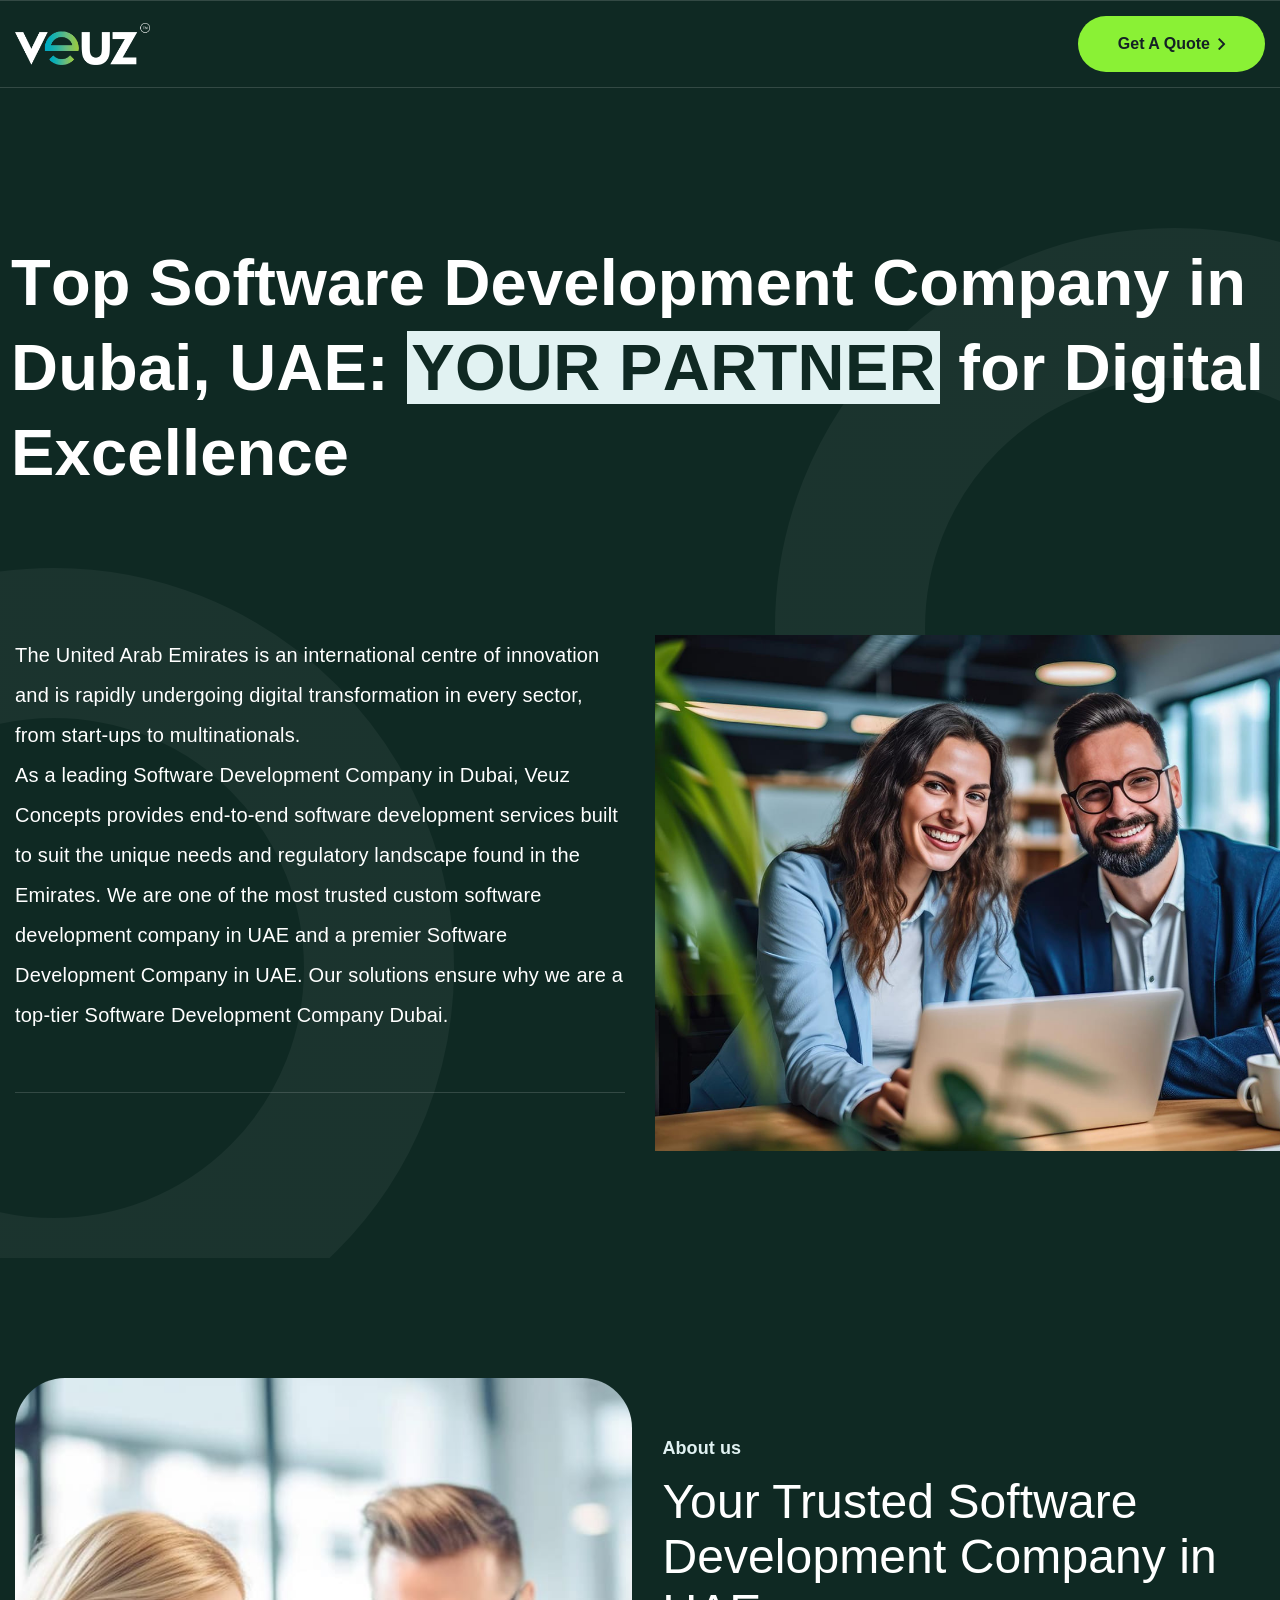
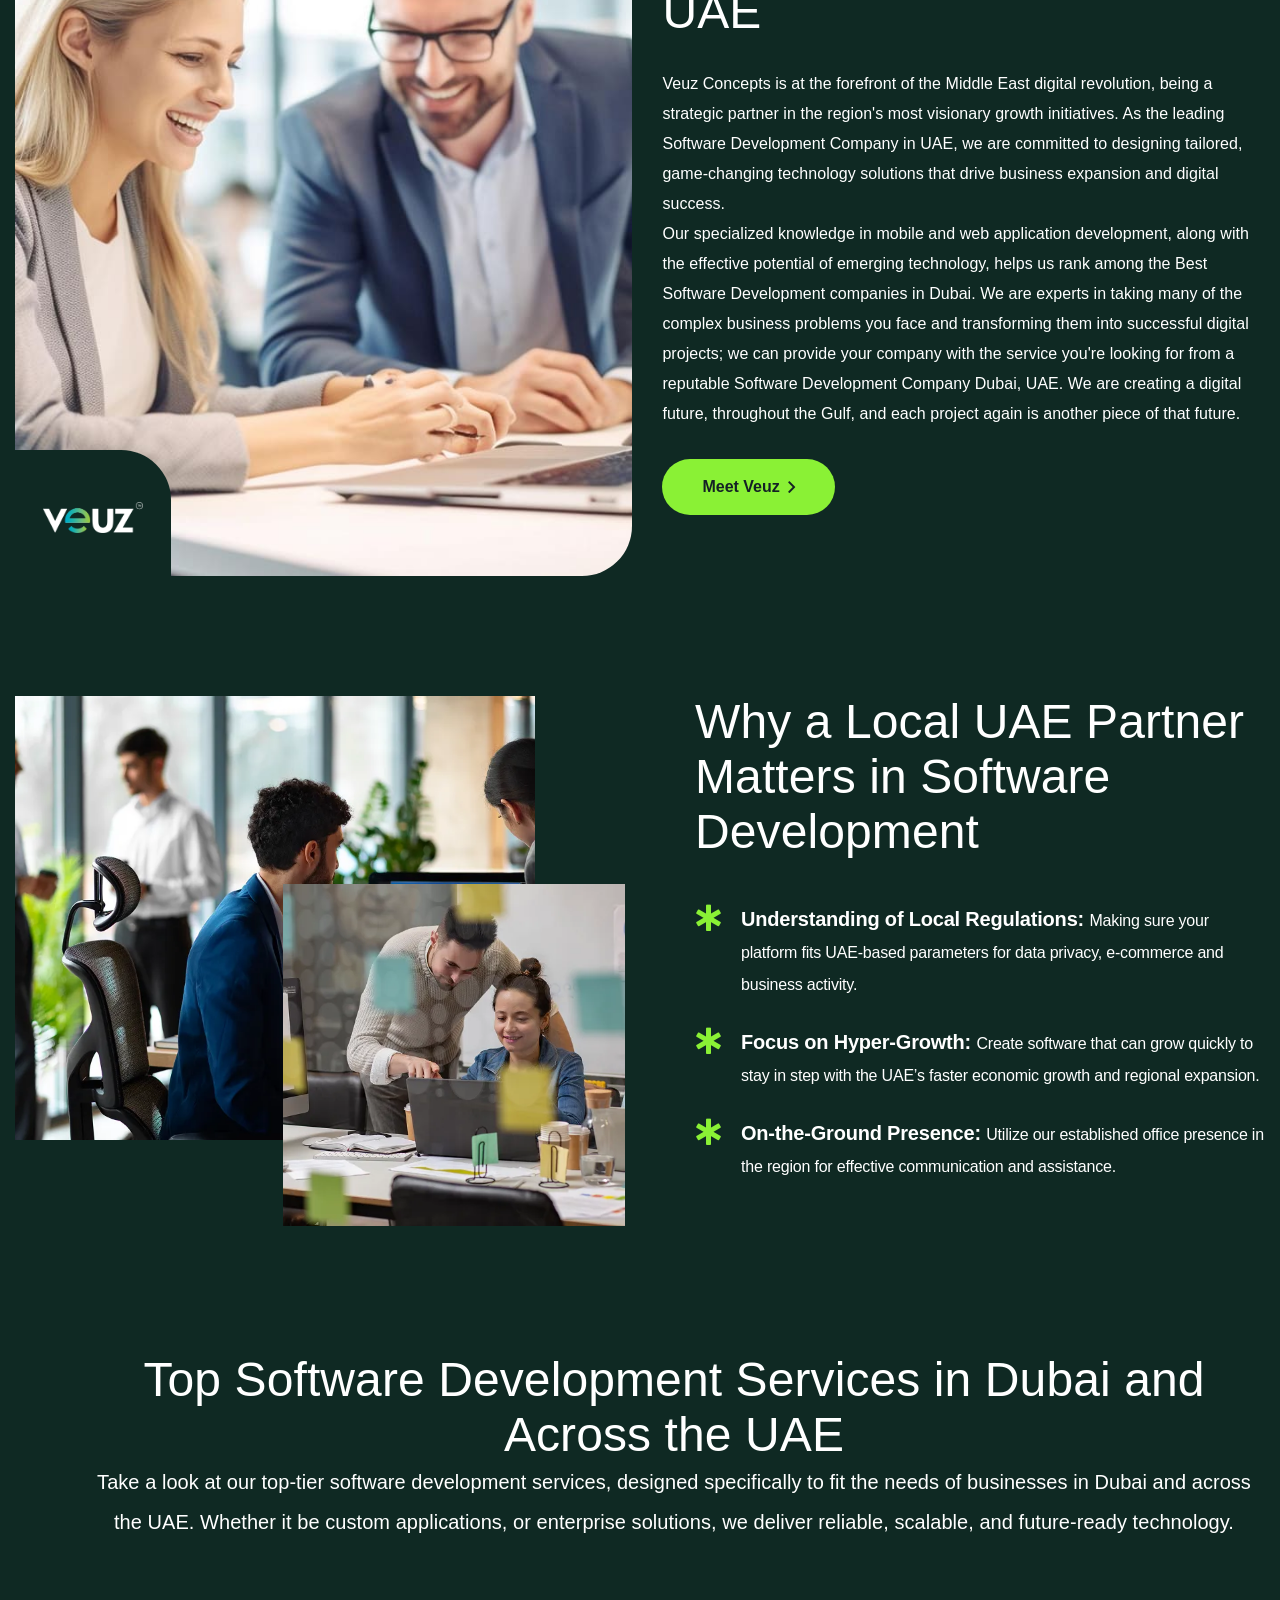
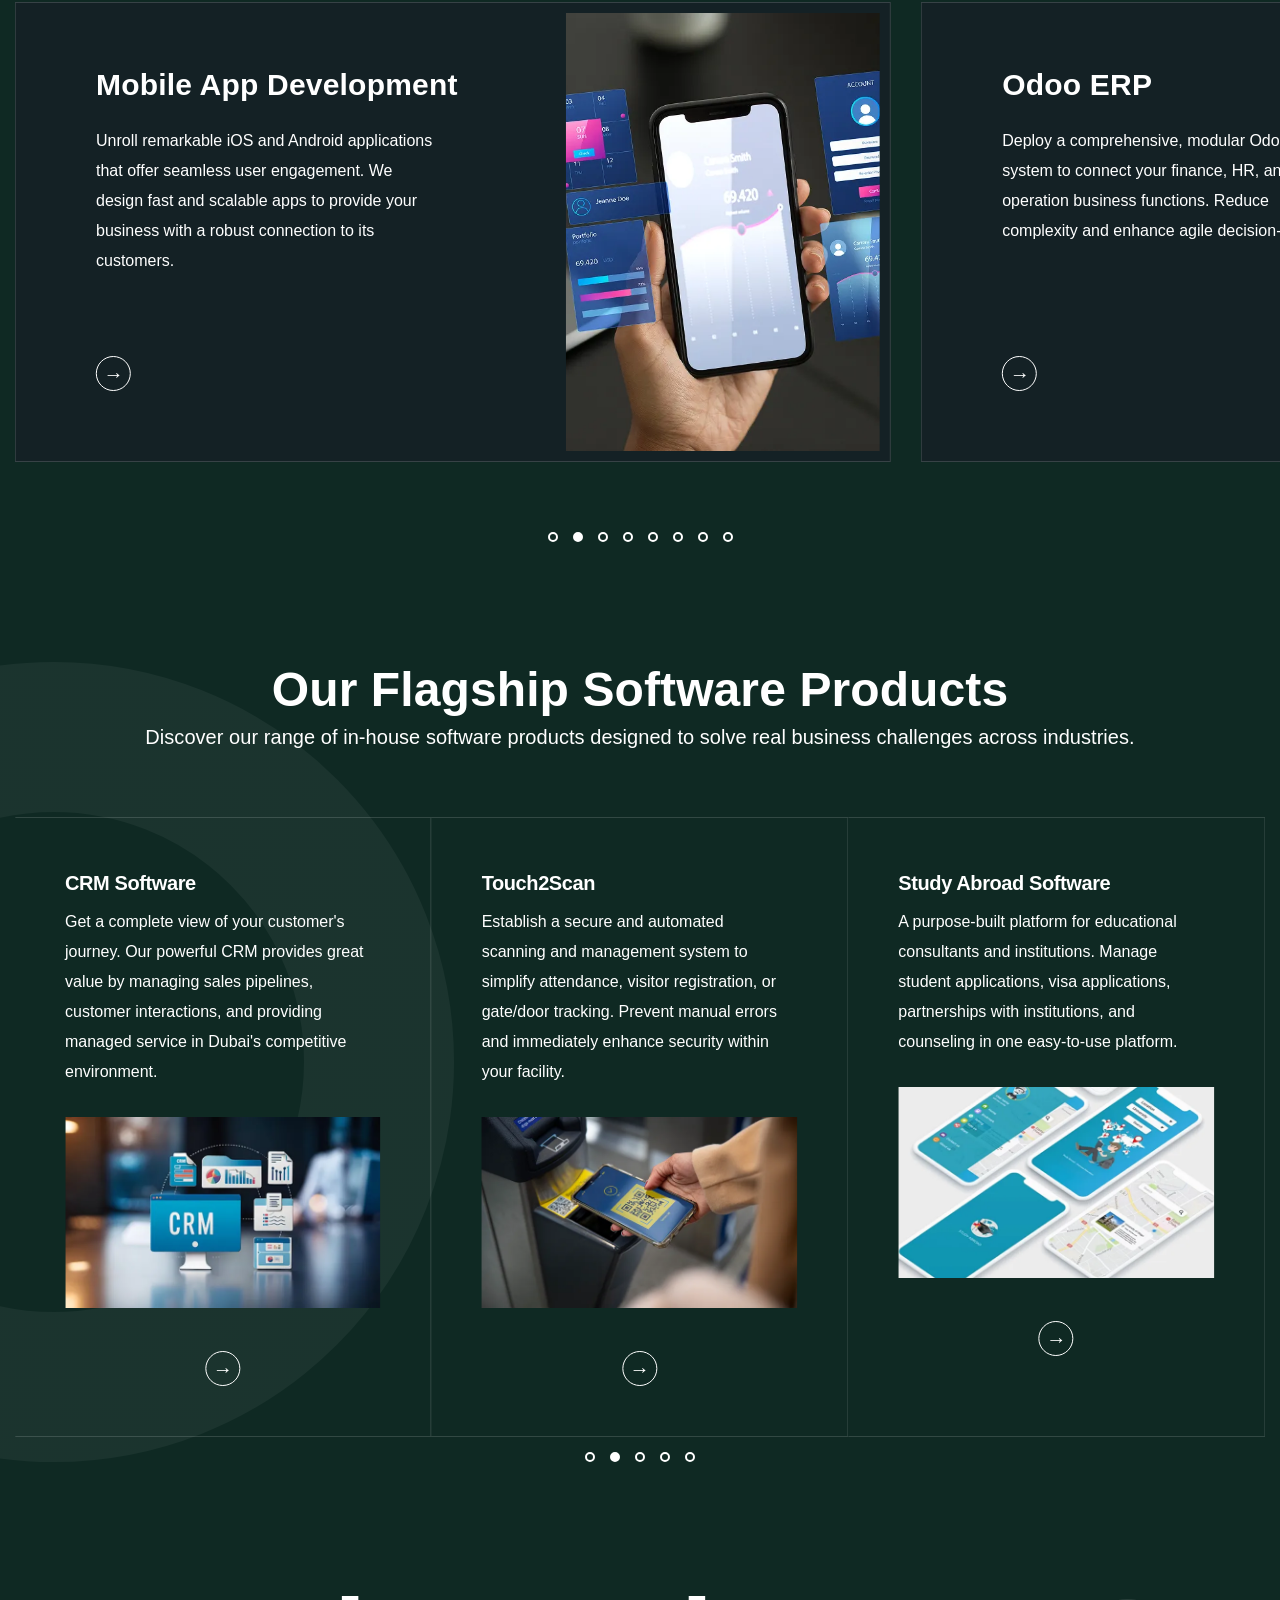
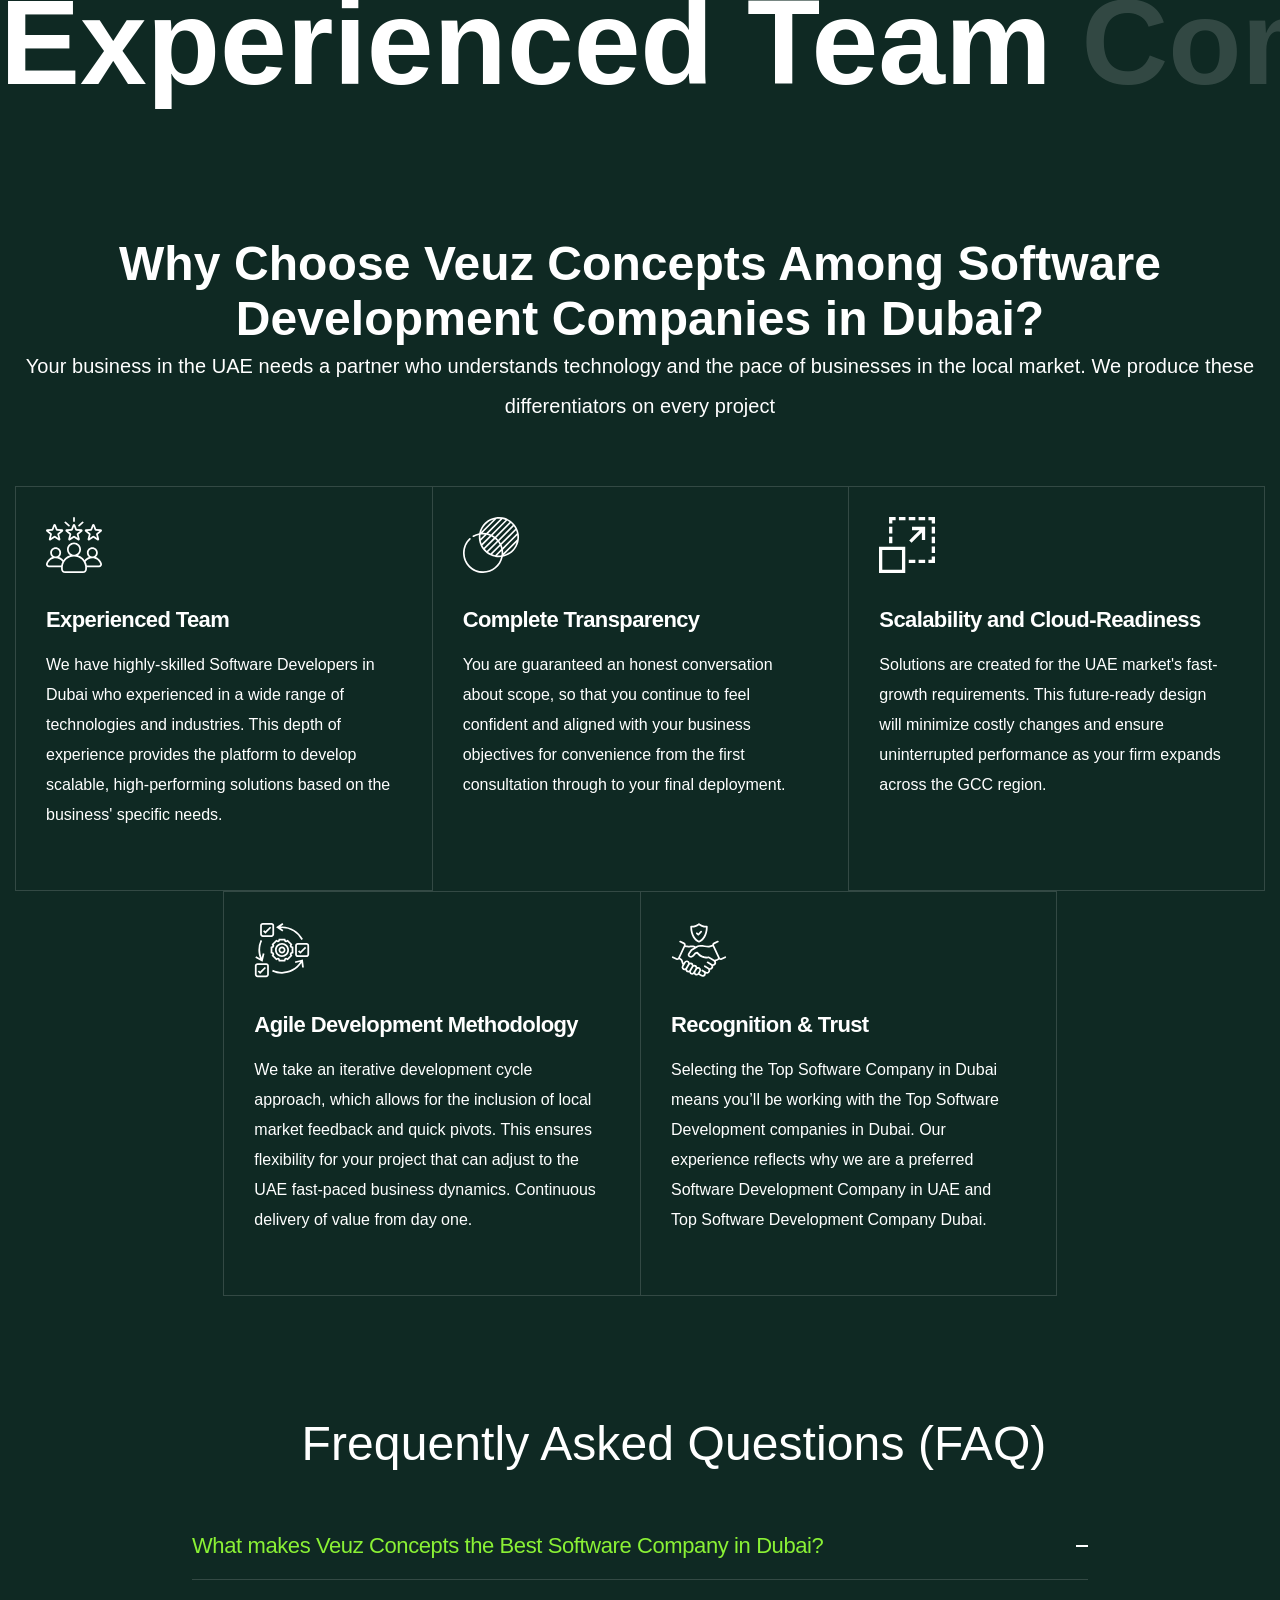
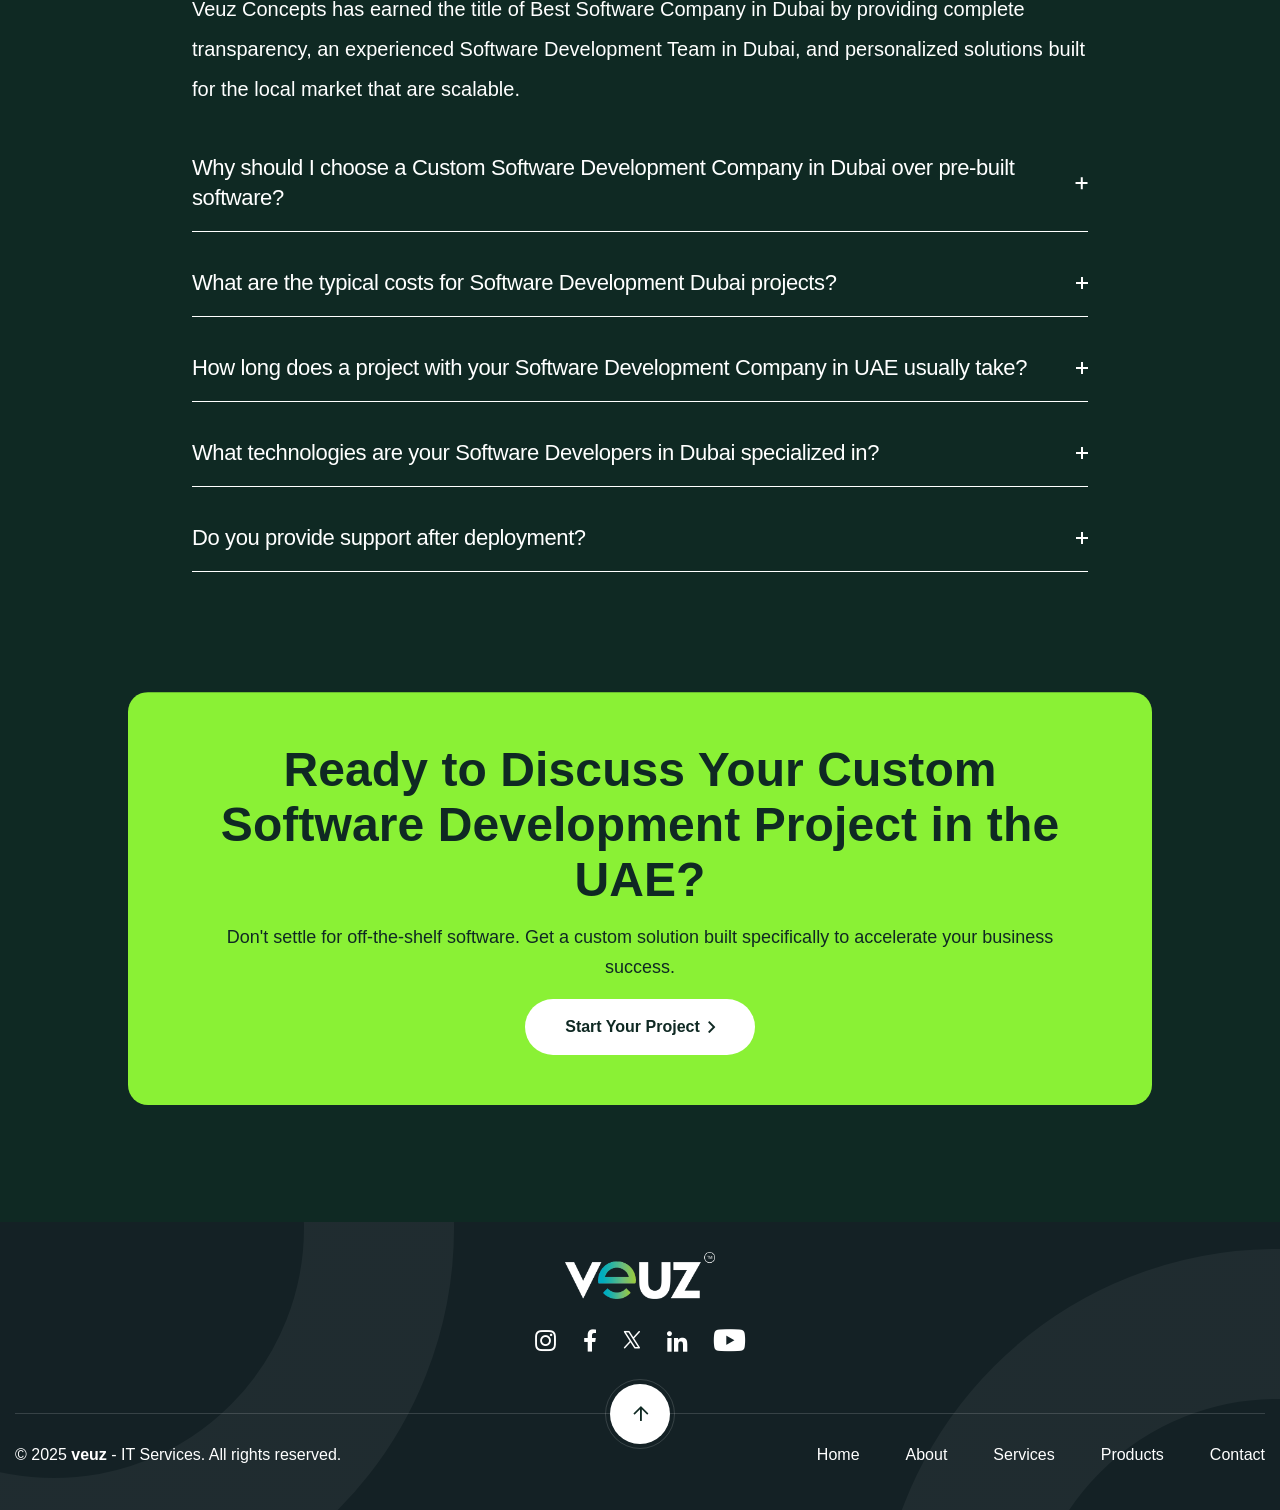
==== commit d1c71bff: "corrections" ====
--- a/index.html
+++ b/index.html
@@ -58,7 +58,7 @@
 
 
         <!-- Header -->
-        <header class="header header-sticky py-4" id="header">
+        <header class="header header-sticky py-4 fixed-top" id="header">
             <div class="header-content flex justify-content-between align-items-center">
                 <div class="header-left flex align-items-center">
                     <div class="logo logo-header">
@@ -70,7 +70,7 @@
                 </div>
                 <div class="header-right">
                     <div class="nav-btn">
-                        <a href="#" class="tf-btn"  id="quoteBtn">
+                        <a href="#" class="tf-btn" id="quoteBtn">
                             <span>Get A Quote</span>
                             <i class="icon-arrow-right"></i>
                         </a>
@@ -140,7 +140,7 @@
 
 
 
-                            
+
                         </div>
 
                     </div>
@@ -163,7 +163,7 @@
 
 
             <section class="section-counting tf-spacing-2">
-                
+
                 <div class="tf-container w-1810">
                     <div class="section-counting-inner flex">
                         <div class="left order-1 order-xl-0">
@@ -209,9 +209,9 @@
                                     </p>
                                 </div>
                                 <a href="https://www.veuzconcepts.com/" class="tf-btn mt-5">
-                                <span>Meet Veuz</span>
-                                <i class="icon-arrow-right"></i>
-                            </a>
+                                    <span>Meet Veuz</span>
+                                    <i class="icon-arrow-right"></i>
+                                </a>
                             </div>
 
                         </div>
@@ -220,19 +220,17 @@
             </section>
 
 
-             <section class="section-about p-services tf-spacing-2">
+            <section class="section-about p-services tf-spacing-2">
                 <div class="tf-container">
                     <div class="row">
                         <div class="col-lg-6">
                             <div class="left">
                                 <div class="image tf-animate-2">
-                                    <img src="image/why/why-1.webp"
-                                        data-src="image/why/why-1.webp" alt=""
+                                    <img src="image/why/why-1.webp" data-src="image/why/why-1.webp" alt=""
                                         class="lazyload">
                                 </div>
                                 <div class="img-secion-item img-1 tf-animate-3">
-                                    <img src="image/why/why-2.webp"
-                                        data-src="image/why/why-2.webp" alt=""
+                                    <img src="image/why/why-2.webp" data-src="image/why/why-2.webp" alt=""
                                         class="lazyload">
                                 </div>
                             </div>
@@ -250,19 +248,21 @@
                                     <div class="list-benefit">
                                         <div class="benefit-item style-big title-animation">
                                             <i class="icon-star-of-life"></i>
-                                            <span class="fs-20 lh-30"><strong>Understanding of Local Regulations:</strong> <span
-                                                    class="fs-16">Making sure your platform fits UAE-based parameters
+                                            <span class="fs-20 lh-30"><strong>Understanding of Local
+                                                    Regulations:</strong> <span class="fs-16">Making sure your platform
+                                                    fits UAE-based parameters
                                                     for data privacy, e-commerce and business activity.</span></span>
                                         </div>
                                         <div class="benefit-item style-big title-animation">
                                             <i class="icon-star-of-life"></i>
-                                            <span class="fs-20 lh-30"><strong>Focus on Hyper-Growth:</strong> <span class="fs-16">Create
+                                            <span class="fs-20 lh-30"><strong>Focus on Hyper-Growth:</strong> <span
+                                                    class="fs-16">Create
                                                     software that can grow quickly to stay in step with the UAE’s faster
                                                     economic growth and regional expansion.</span></span>
                                         </div>
                                         <div class="benefit-item style-big title-animation">
                                             <i class="icon-star-of-life"></i>
-                                            <span class="fs-20 lh-30"><strong>On-the-Ground Presence:</strong>  <span
+                                            <span class="fs-20 lh-30"><strong>On-the-Ground Presence:</strong> <span
                                                     class="fs-16">Utilize our established office presence in the region
                                                     for effective communication and assistance.</span></span>
                                         </div>
@@ -296,13 +296,18 @@
                 <div class="swiper tf-swiper sw-project " data-swiper='{
                     "slidesPerView": 1,
                     "spaceBetween": 30,
-                    "speed": 800,
+                    "speed": 1000,
+                    "loop": true, 
                     "pagination": { "el": ".sw-pagination-project", "clickable": true },
                     "navigation": {
                         "clickable": true,
                         "nextEl": ".team-project",
                         "prevEl": ".team-project"
                     },  
+                    "autoplay": {
+        "delay": 3000,           
+        "disableOnInteraction": false 
+    },
                     "breakpoints": {
                         "1200": { "slidesPerView": 1.4125, "slidesPerGroup": 1}
                         }
@@ -313,7 +318,9 @@
                                 <div class="item-content px-sm-15">
                                     <div class="top-content">
 
-                                        <h3 class="title-project"><a href="https://www.veuzconcepts.com/website-development">Website Development</a></h3>
+                                        <h3 class="title-project"><a
+                                                href="https://www.veuzconcepts.com/website-development">Website
+                                                Development</a></h3>
                                         <div class="desc lh-30">
                                             Receive expertise in website design and development to create a tailor-made,
                                             deployable website or e-commerce experience that is optimized for traffic
@@ -321,8 +328,9 @@
                                         </div>
                                     </div>
                                     <div class="bottom-content">
-                                        <a href="https://www.veuzconcepts.com/website-development" class="tf-btn-readmore">
-                                            
+                                        <a href="https://www.veuzconcepts.com/website-development"
+                                            class="tf-btn-readmore">
+
                                             <span class="text">Dive Deeper</span>
                                             <span class="plus">&#8594;</span>
                                         </a>
@@ -339,7 +347,9 @@
                                 <div class="item-content px-sm-15">
                                     <div class="top-content">
 
-                                        <h3 class="title-project"><a href="https://www.veuzconcepts.com/mobile-application-development">Mobile App Development</a></h3>
+                                        <h3 class="title-project"><a
+                                                href="https://www.veuzconcepts.com/mobile-application-development">Mobile
+                                                App Development</a></h3>
                                         <div class="desc lh-30">
                                             Unroll remarkable iOS and Android applications that offer seamless user
                                             engagement. We design fast and scalable apps to provide your business with a
@@ -347,7 +357,8 @@
                                         </div>
                                     </div>
                                     <div class="bottom-content">
-                                        <a href="https://www.veuzconcepts.com/mobile-application-development" class="tf-btn-readmore">
+                                        <a href="https://www.veuzconcepts.com/mobile-application-development"
+                                            class="tf-btn-readmore">
                                             <span class="text">Dive Deeper</span>
                                             <span class="plus">&#8594;</span>
                                         </a>
@@ -364,7 +375,8 @@
                                 <div class="item-content px-sm-15">
                                     <div class="top-content">
 
-                                        <h3 class="title-project"><a href="https://www.veuzconcepts.com/odoo-erp">Odoo ERP</a></h3>
+                                        <h3 class="title-project"><a href="https://www.veuzconcepts.com/odoo-erp">Odoo
+                                                ERP</a></h3>
                                         <div class="desc lh-30">
                                             Deploy a comprehensive, modular Odoo ERP system to connect your finance, HR,
                                             and operation business functions. Reduce complexity and enhance agile
@@ -389,7 +401,9 @@
                                 <div class="item-content px-sm-15">
                                     <div class="top-content">
 
-                                        <h3 class="title-project"><a href="https://www.veuzconcepts.com/endpoint-security">Endpoint Security</a></h3>
+                                        <h3 class="title-project"><a
+                                                href="https://www.veuzconcepts.com/endpoint-security">Endpoint
+                                                Security</a></h3>
                                         <div class="desc lh-30">
                                             Secure absolutely everything in your network including endpoint devices,
                                             access points, and your connection to the internet, from sophisticated
@@ -398,8 +412,9 @@
                                         </div>
                                     </div>
                                     <div class="bottom-content">
-                                        <a href="https://www.veuzconcepts.com/endpoint-security" class="tf-btn-readmore">
-                                           <span class="text">Dive Deeper</span>
+                                        <a href="https://www.veuzconcepts.com/endpoint-security"
+                                            class="tf-btn-readmore">
+                                            <span class="text">Dive Deeper</span>
                                             <span class="plus">&#8594;</span>
                                         </a>
                                     </div>
@@ -415,7 +430,8 @@
                                 <div class="item-content px-sm-15">
                                     <div class="top-content">
 
-                                        <h3 class="title-project"><a href="https://www.veuzconcepts.com/e-invoicing">E-Invoicing</a></h3>
+                                        <h3 class="title-project"><a
+                                                href="https://www.veuzconcepts.com/e-invoicing">E-Invoicing</a></h3>
                                         <div class="desc lh-30">
                                             Utilize automated digital invoicing solutions that will ensure compliance
                                             with the ongoing changes to GCC financial regulations and drastically
@@ -440,7 +456,9 @@
                                 <div class="item-content px-sm-15">
                                     <div class="top-content">
 
-                                        <h3 class="title-project"><a href="https://www.veuzconcepts.com/microsoft-365-for-business">Microsoft 365 for Business</a></h3>
+                                        <h3 class="title-project"><a
+                                                href="https://www.veuzconcepts.com/microsoft-365-for-business">Microsoft
+                                                365 for Business</a></h3>
                                         <div class="desc lh-30">
                                             Leverage collaboration and productivity with sophisticated management of
                                             Microsoft 365 implementation, migration, and security throughout all your
@@ -448,8 +466,9 @@
                                         </div>
                                     </div>
                                     <div class="bottom-content">
-                                        <a href="https://www.veuzconcepts.com/microsoft-365-for-business" class="tf-btn-readmore">
-                                           <span class="text">Dive Deeper</span>
+                                        <a href="https://www.veuzconcepts.com/microsoft-365-for-business"
+                                            class="tf-btn-readmore">
+                                            <span class="text">Dive Deeper</span>
                                             <span class="plus">&#8594;</span>
                                         </a>
                                     </div>
@@ -465,15 +484,18 @@
                                 <div class="item-content px-sm-15">
                                     <div class="top-content">
 
-                                        <h3 class="title-project"><a href="https://www.veuzconcepts.com/google-workspace-managed-services">Google Workspace Managed Service</a></h3>
+                                        <h3 class="title-project"><a
+                                                href="https://www.veuzconcepts.com/google-workspace-managed-services">Google
+                                                Workspace Managed Service</a></h3>
                                         <div class="desc lh-30">
                                             Achieve team efficiency through professional setup, integration and ongoing
                                             security management of your Google Workspace (Gmail, Drive, Meet).
                                         </div>
                                     </div>
                                     <div class="bottom-content">
-                                        <a href="https://www.veuzconcepts.com/google-workspace-managed-services" class="tf-btn-readmore">
-                                             <span class="text">Dive Deeper</span>
+                                        <a href="https://www.veuzconcepts.com/google-workspace-managed-services"
+                                            class="tf-btn-readmore">
+                                            <span class="text">Dive Deeper</span>
                                             <span class="plus">&#8594;</span>
                                         </a>
                                     </div>
@@ -489,15 +511,18 @@
                                 <div class="item-content px-sm-15">
                                     <div class="top-content">
 
-                                        <h3 class="title-project"><a href="https://www.veuzconcepts.com/aramco-cyber-security-certificate">Aramco Cybersecurity CCC/CCC+</a></h3>
+                                        <h3 class="title-project"><a
+                                                href="https://www.veuzconcepts.com/aramco-cyber-security-certificate">Aramco
+                                                Cybersecurity CCC/CCC+</a></h3>
                                         <div class="desc lh-30">
                                             Attain and sustain compliance with Aramco requirements for Cybersecurity
                                             Controls (CCC/CCC+) through our consulting and implementation services.
                                         </div>
                                     </div>
                                     <div class="bottom-content">
-                                        <a href="https://www.veuzconcepts.com/aramco-cyber-security-certificate" class="tf-btn-readmore">
-                                             <span class="text">Dive Deeper</span>
+                                        <a href="https://www.veuzconcepts.com/aramco-cyber-security-certificate"
+                                            class="tf-btn-readmore">
+                                            <span class="text">Dive Deeper</span>
                                             <span class="plus">&#8594;</span>
                                         </a>
                                     </div>
@@ -513,7 +538,7 @@
                 <div class="sw-pagination-project sw-pagination mt-70 justify-content-center"></div>
             </section>
 
-           
+
 
 
 
@@ -535,16 +560,17 @@
                     <div class="row">
                         <div class="col-12">
                             <div class="heading-section mb-60 text-center">
-                                
+
                                 <h2 class="title fw-6 title-animation">
                                     Our Flagship Software Products</span>
                                 </h2>
 
                                 <div class="desc text-animation">
-                            <p class="fs-20 lh-40">
-                                Discover our range of in-house software products designed to solve real business challenges across industries.
-                            </p>
-                        </div>
+                                    <p class="fs-20 lh-40">
+                                        Discover our range of in-house software products designed to solve real business
+                                        challenges across industries.
+                                    </p>
+                                </div>
                             </div>
                         </div>
                     </div>
@@ -553,7 +579,12 @@
                             <div class="swiper tf-swiper sw-services sw-border" data-swiper='{
                                 "slidesPerView": 1,
                                 "spaceBetween": 0,
+                                "loop": true, 
                                 "speed": 800,
+                                "autoplay": {
+        "delay": 3000,           
+        "disableOnInteraction": false 
+    },
                                 "pagination": { "el": ".sw-pagination-services", "clickable": true },
                                 "breakpoints": {
                                     "550": { "slidesPerView": 2, "slidesPerGroup": 1},
@@ -563,104 +594,118 @@
                                 <div class="swiper-wrapper">
                                     <div class="swiper-slide">
                                         <div class="services-item hover-image px-md-15 style-1">
-                                            
-                                            <h6 class="lh-30 fw-6"><a href="https://www.veuzconcepts.com/zatca-e-invoicing" class="title-service"> ZATCA E-Invoicing</a></h6>
+
+                                            <h6 class="lh-30 fw-6"><a
+                                                    href="https://www.veuzconcepts.com/zatca-e-invoicing"
+                                                    class="title-service"> ZATCA E-Invoicing</a></h6>
                                             <div class="desc lh-30">
-                                                Make sure your business is regionally compliant with the Gulf's strictest mandatory e-invoicing requirements. Streamline your entire invoicing process with a secure, audit-ready solution precisely designed for GCC processes. 
+                                                Make sure your business is regionally compliant with the Gulf's
+                                                strictest mandatory e-invoicing requirements. Streamline your entire
+                                                invoicing process with a secure, audit-ready solution precisely designed
+                                                for GCC processes.
                                             </div>
                                             <a href="https://www.veuzconcepts.com/zatca-e-invoicing" class="image">
                                                 <img src="image/product/product-1.webp"
-                                                    data-src="image/product/product-1.webp" alt=""
-                                                    class="lazyload">
+                                                    data-src="image/product/product-1.webp" alt="" class="lazyload">
                                             </a>
                                             <div class="bottom-item">
-                                                <a href="https://www.veuzconcepts.com/zatca-e-invoicing" class="tf-btn-readmore">
+                                                <a href="https://www.veuzconcepts.com/zatca-e-invoicing"
+                                                    class="tf-btn-readmore">
                                                     <span class="text">Go To Page</span>
-                                            <span class="plus">&#8594;</span>
+                                                    <span class="plus">&#8594;</span>
                                                 </a>
                                             </div>
                                         </div>
                                     </div>
                                     <div class="swiper-slide">
                                         <div class="services-item hover-image px-md-15 style-1">
-                                            
+
                                             <h6 class="lh-30 fw-6"><a href="https://www.veuzconcepts.com/crm-software"
                                                     class="title-service">CRM Software</a></h6>
                                             <div class="desc lh-30">
-                                                Get a complete view of your customer's journey. Our powerful CRM provides great value by managing sales pipelines, customer interactions, and providing managed service in Dubai's competitive environment.
+                                                Get a complete view of your customer's journey. Our powerful CRM
+                                                provides great value by managing sales pipelines, customer interactions,
+                                                and providing managed service in Dubai's competitive environment.
                                             </div>
                                             <a href="https://www.veuzconcepts.com/crm-software" class="image">
                                                 <img src="image/product/product-2.webp"
-                                                    data-src="image/product/product-2.webp" alt=""
-                                                    class="lazyload">
+                                                    data-src="image/product/product-2.webp" alt="" class="lazyload">
                                             </a>
                                             <div class="bottom-item">
-                                                <a href="https://www.veuzconcepts.com/crm-software" class="tf-btn-readmore">
-                                                   <span class="text">Go To Page</span>
-                                            <span class="plus">&#8594;</span>
+                                                <a href="https://www.veuzconcepts.com/crm-software"
+                                                    class="tf-btn-readmore">
+                                                    <span class="text">Go To Page</span>
+                                                    <span class="plus">&#8594;</span>
                                                 </a>
                                             </div>
                                         </div>
                                     </div>
                                     <div class="swiper-slide">
                                         <div class="services-item hover-image px-md-15 style-1">
-                                            
+
                                             <h6 class="lh-30 fw-6"><a href="https://www.veuzconcepts.com/touch2scan"
                                                     class="title-service">Touch2Scan</a></h6>
                                             <div class="desc lh-30">
-                                                Establish a secure and automated scanning and management system to simplify attendance, visitor registration, or gate/door tracking. Prevent manual errors and immediately enhance security within your facility.
+                                                Establish a secure and automated scanning and management system to
+                                                simplify attendance, visitor registration, or gate/door tracking.
+                                                Prevent manual errors and immediately enhance security within your
+                                                facility.
                                             </div>
                                             <a href="https://www.veuzconcepts.com/touch2scan" class="image">
                                                 <img src="image/product/product-3.webp"
-                                                    data-src="image/product/product-3.webp" alt=""
-                                                    class="lazyload">
+                                                    data-src="image/product/product-3.webp" alt="" class="lazyload">
                                             </a>
                                             <div class="bottom-item">
-                                                <a href="https://www.veuzconcepts.com/touch2scan" class="tf-btn-readmore">
+                                                <a href="https://www.veuzconcepts.com/touch2scan"
+                                                    class="tf-btn-readmore">
                                                     <span class="text">Go To Page</span>
-                                            <span class="plus">&#8594;</span>
+                                                    <span class="plus">&#8594;</span>
                                                 </a>
                                             </div>
                                         </div>
                                     </div>
                                     <div class="swiper-slide">
                                         <div class="services-item hover-image px-md-15 style-1">
-                                            
-                                            <h6 class="lh-30 fw-6"><a href="https://www.veuzconcepts.com/study-abroad-software"
+
+                                            <h6 class="lh-30 fw-6"><a
+                                                    href="https://www.veuzconcepts.com/study-abroad-software"
                                                     class="title-service">Study Abroad Software</a></h6>
                                             <div class="desc lh-30">
-                                                A purpose-built platform for educational consultants and institutions. Manage student applications, visa applications, partnerships with institutions, and counseling in one easy-to-use platform.
+                                                A purpose-built platform for educational consultants and institutions.
+                                                Manage student applications, visa applications, partnerships with
+                                                institutions, and counseling in one easy-to-use platform.
                                             </div>
                                             <a href="https://www.veuzconcepts.com/study-abroad-software" class="image">
                                                 <img src="image/product/product-4.webp"
-                                                    data-src="image/product/product-4.webp" alt=""
-                                                    class="lazyload">
+                                                    data-src="image/product/product-4.webp" alt="" class="lazyload">
                                             </a>
                                             <div class="bottom-item">
-                                                <a href="https://www.veuzconcepts.com/study-abroad-software" class="tf-btn-readmore">
+                                                <a href="https://www.veuzconcepts.com/study-abroad-software"
+                                                    class="tf-btn-readmore">
                                                     <span class="text">Go To Page</span>
-                                            <span class="plus">&#8594;</span>
+                                                    <span class="plus">&#8594;</span>
                                                 </a>
                                             </div>
                                         </div>
                                     </div>
                                     <div class="swiper-slide">
                                         <div class="services-item hover-image px-md-15 style-1">
-                                            
+
                                             <h6 class="lh-30 fw-6"><a href="https://www.veuzconcepts.com/products"
                                                     class="title-service">Complete Product Suite</a></h6>
                                             <div class="desc lh-30">
-                                               Are you ready for additional solutions? You may access our complete catalog of scalable, enterprise-grade software products which are designed for rapid implementation in the Middle East market.
+                                                Are you ready for additional solutions? You may access our complete
+                                                catalog of scalable, enterprise-grade software products which are
+                                                designed for rapid implementation in the Middle East market.
                                             </div>
                                             <a href="https://www.veuzconcepts.com/products" class="image">
                                                 <img src="image/product/product-5.webp"
-                                                    data-src="image/product/product-5.webp" alt=""
-                                                    class="lazyload">
+                                                    data-src="image/product/product-5.webp" alt="" class="lazyload">
                                             </a>
                                             <div class="bottom-item">
                                                 <a href="https://www.veuzconcepts.com/products" class="tf-btn-readmore">
                                                     <span class="text">Go To Page</span>
-                                            <span class="plus">&#8594;</span>
+                                                    <span class="plus">&#8594;</span>
                                                 </a>
                                             </div>
                                         </div>
@@ -689,7 +734,7 @@
                                     Scalability and Cloud-Readiness
                                 </div>
                                 <div class="big-text">
-                                <span class="text-stroke">Agile Development Methodology</span>
+                                    <span class="text-stroke">Agile Development Methodology</span>
                                 </div>
                                 <div class="big-text">
                                     Recognition & Trust
@@ -704,12 +749,12 @@
                                     Scalability and Cloud-Readiness
                                 </div>
                                 <div class="big-text">
-                                <span class="text-stroke">Agile Development Methodology</span>
+                                    <span class="text-stroke">Agile Development Methodology</span>
                                 </div>
                                 <div class="big-text">
                                     Recognition & Trust
                                 </div>
-                                
+
                             </div>
                         </div>
                     </div>
@@ -720,16 +765,18 @@
                     <div class="row">
                         <div class="col-12">
                             <div class="heading-section mb-60 text-center">
-                                
+
                                 <h2 class="title fw-6 title-animation">
                                     Why Choose Veuz Concepts Among Software Development Companies in Dubai?
                                 </h2>
 
                                 <div class="desc text-animation">
-                            <p class="fs-20 lh-40">
-                                Your business in the UAE needs a partner who understands technology and the pace of businesses in the local market. We produce these differentiators on every project
-                            </p>
-                        </div>
+                                    <p class="fs-20 lh-40">
+                                        Your business in the UAE needs a partner who understands technology and the pace
+                                        of businesses in the local market. We produce these differentiators on every
+                                        project
+                                    </p>
+                                </div>
                             </div>
                         </div>
                     </div>
@@ -743,10 +790,12 @@
                             <h5 class="lh-30 fw-6"> Experienced Team</h5>
 
                             <div class="desc lh-30">
-                                We have highly-skilled Software Developers in Dubai who experienced in a wide range of technologies and industries. This depth of experience provides the platform to develop scalable, high-performing solutions based on the business' specific needs.
-                            </div>
-
-                            
+                                We have highly-skilled Software Developers in Dubai who experienced in a wide range of
+                                technologies and industries. This depth of experience provides the platform to develop
+                                scalable, high-performing solutions based on the business' specific needs.
+                            </div>
+
+
 
                         </div>
 
@@ -758,10 +807,12 @@
                             <h5 class="lh-30 fw-6">Complete Transparency</h5>
 
                             <div class="desc lh-30">
-                                You are guaranteed an honest conversation about scope, so that you continue to feel confident and aligned with your business objectives for convenience from the first consultation through to your final deployment.
-                            </div>
-
-                            
+                                You are guaranteed an honest conversation about scope, so that you continue to feel
+                                confident and aligned with your business objectives for convenience from the first
+                                consultation through to your final deployment.
+                            </div>
+
+
 
                         </div>
 
@@ -773,10 +824,12 @@
                             <h5 class="lh-30 fw-6">Scalability and Cloud-Readiness</h5>
 
                             <div class="desc lh-30">
-                                Solutions are created for the UAE market's fast-growth requirements. This future-ready design will minimize costly changes and ensure uninterrupted performance as your firm expands across the GCC region.
-                            </div>
-
-                            
+                                Solutions are created for the UAE market's fast-growth requirements. This future-ready
+                                design will minimize costly changes and ensure uninterrupted performance as your firm
+                                expands across the GCC region.
+                            </div>
+
+
 
                         </div>
 
@@ -788,10 +841,13 @@
                             <h5 class="lh-30 fw-6">Agile Development Methodology</h5>
 
                             <div class="desc lh-30">
-                                We take an iterative development cycle approach, which allows for the inclusion of local market feedback and quick pivots. This ensures flexibility for your project that can adjust to the UAE fast-paced business dynamics.  Continuous delivery of value from day one.
-                            </div>
-
-                            
+                                We take an iterative development cycle approach, which allows for the inclusion of local
+                                market feedback and quick pivots. This ensures flexibility for your project that can
+                                adjust to the UAE fast-paced business dynamics. Continuous delivery of value from day
+                                one.
+                            </div>
+
+
 
                         </div>
 
@@ -803,21 +859,23 @@
                             <h5 class="lh-30 fw-6">Recognition & Trust</h5>
 
                             <div class="desc lh-30">
-                                Selecting the Top Software Company in Dubai means you’ll be working with the Top Software Development companies in Dubai. Our experience reflects why we are a preferred Software Development Company in UAE and Top Software Development Company Dubai.
-                            </div>
-
-                            
-
-                        </div>
-
-                        
+                                Selecting the Top Software Company in Dubai means you’ll be working with the Top
+                                Software Development companies in Dubai. Our experience reflects why we are a preferred
+                                Software Development Company in UAE and Top Software Development Company Dubai.
+                            </div>
+
+
+
+                        </div>
+
+
                     </div>
                 </div>
             </section>
 
 
 
-            
+
 
             <section class="section-project tf-spacing-2">
                 <div class="tf-container">
@@ -959,7 +1017,7 @@
             <section class="section-form tf-spacing-4">
                 <div class="section-inner">
                     <div class="left">
-                        
+
                         <div class="section-content section-form-content tf-animate-2  mx-auto text-center">
 
                             <h2 class="title fw-6">
@@ -969,7 +1027,8 @@
                                 Don't settle for off-the-shelf software. Get a custom solution built specifically to
                                 accelerate your business success.
                             </div>
-                            <a href="https://www.veuzconcepts.com/contact" class="tf-btn style-bg-white hover-bg-main-dark mx-auto">
+                            <a href="https://www.veuzconcepts.com/contact"
+                                class="tf-btn style-bg-white hover-bg-main-dark mx-auto">
                                 <span> Start Your Project</span>
                                 <i class="icon-arrow-right"></i>
                             </a>
@@ -1017,7 +1076,8 @@
                         <img src="image/logo/logo-veuz.png" alt="" width="150">
                     </a>
                     <div class="social-icons mb-5">
-                        <a href="https://www.instagram.com/veuzconcepts/?igsh=YjMyZmc0MGl1bzhi#"><i class="icon-instagram"></i></a>
+                        <a href="https://www.instagram.com/veuzconcepts/?igsh=YjMyZmc0MGl1bzhi#"><i
+                                class="icon-instagram"></i></a>
                         <a href="https://www.facebook.com/veuzconcepts/"><i class="icon-fb"></i></a>
                         <a href="https://x.com/VeuzConcepts"><i class="icon-X"></i></a>
                         <a href="https://www.linkedin.com/company/veuzconcepts/"><i class="icon-linkedin"></i></a>
@@ -1030,11 +1090,14 @@
                         <a href="#" class="footer-go-top">
                             <i class="icon-arrow-up"></i>
                         </a>
-                        <div class="list-bottom flex align-items-center justify-content-center justify-content-lg-between flex-wrap rg-15 g-30">
+                        <div
+                            class="list-bottom flex align-items-center justify-content-center justify-content-lg-between flex-wrap rg-15 g-30">
                             <span class="text-center lh-30 order-1 order-lg-0">
-                                © 2025 <a href="https://www.veuzconcepts.com/" class="fw-7">veuz</a> - IT Services. All rights reserved.
+                                © 2025 <a href="https://www.veuzconcepts.com/" class="fw-7">veuz</a> - IT Services. All
+                                rights reserved.
                             </span>
-                            <ul class="flex align-items-center justify-content-center flex-wrap rg-15  order-0 order-lg-1">
+                            <ul
+                                class="flex align-items-center justify-content-center flex-wrap rg-15  order-0 order-lg-1">
                                 <li><a href="https://www.veuzconcepts.com/">Home</a></li>
                                 <li><a href="https://www.veuzconcepts.com/about-us">About</a></li>
                                 <li><a href="https://www.veuzconcepts.com/services">Services</a></li>
@@ -1048,65 +1111,67 @@
         </footer>
 
 
-            <!-- Modal Overlay -->
-    <div class="modal-overlay" id="modalOverlay"></div>
-
-    <!-- Quote Modal -->
-    <div class="quote-modal" id="quoteModal">
-        <!-- Close Button -->
-        <div class="modal-header-top">
-            <div></div>
-            <button class="close-btn" id="closeBtn">×</button>
+        <!-- Modal Overlay -->
+        <div class="modal-overlay" id="modalOverlay"></div>
+
+        <!-- Quote Modal -->
+        <div class="quote-modal" id="quoteModal">
+            <!-- Close Button -->
+            <div class="modal-header-top">
+                <div></div>
+                <button class="close-btn" id="closeBtn">×</button>
+            </div>
+
+            <!-- Modal Content -->
+            <div class="modal-subtitle">LET'S CHAT</div>
+            <div class="modal-heading">READY TO DISCUSS YOUR PROJECT?</div>
+
+            <!-- Form -->
+            <form id="quoteForm">
+                <div class="row">
+                    <div class="col-12">
+                        <div class="form-group">
+                            <label for="name">Name</label>
+                            <input type="text" class="form-control" id="name" placeholder="Your Name" required>
+                        </div>
+                    </div>
+                    <div class="col-12">
+                        <div class="form-group">
+                            <label for="email">Email</label>
+                            <input type="email" class="form-control" id="email" placeholder="Your Email" required>
+                        </div>
+                    </div>
+                </div>
+
+                <div class="row">
+                    <div class="col-12">
+                        <div class="form-group">
+                            <label for="phone">Phone</label>
+                            <input type="tel" class="form-control" id="phone" placeholder="Your Phone" required>
+                        </div>
+                    </div>
+                    <div class="col-12">
+
+                        <div class="form-group">
+                            <label for="enquiry">Enquired Service / Product</label>
+                            <input type="text" class="form-control" id="enquiry"
+                                placeholder="Enquired Service / Product" required>
+                        </div>
+                    </div>
+                </div>
+
+                <div class="form-group">
+                    <label for="message">Message</label>
+                    <textarea class="form-control" id="message" placeholder="Tell us about your project..."
+                        required></textarea>
+                </div>
+
+                <button type="submit" class="submit-btn tf-btn"><span>Submit</span></button>
+            </form>
         </div>
 
-        <!-- Modal Content -->
-        <div class="modal-subtitle">LET'S CHAT</div>
-        <div class="modal-heading">READY TO DISCUSS YOUR PROJECT?</div>
-
-        <!-- Form -->
-        <form id="quoteForm">
-            <div class="row">
-                <div class="col-12">
-                    <div class="form-group">
-                        <label for="name">Name</label>
-                        <input type="text" class="form-control" id="name" placeholder="Your Name" required>
-                    </div>
-                </div>
-                <div class="col-12">
-                    <div class="form-group">
-                        <label for="email">Email</label>
-                        <input type="email" class="form-control" id="email" placeholder="Your Email" required>
-                    </div>
-                </div>
-            </div>
-
-            <div class="row">
-                <div class="col-12">
-                    <div class="form-group">
-                        <label for="phone">Phone</label>
-                        <input type="tel" class="form-control" id="phone" placeholder="Your Phone" required>
-                    </div>
-                </div>
-                <div class="col-12">
-                    
-                    <div class="form-group">
-                        <label for="enquiry">Enquired Service / Product</label>
-                        <input type="text" class="form-control" id="enquiry" placeholder="Enquired Service / Product" required>
-                    </div>
-                </div>
-            </div>
-
-            <div class="form-group">
-                <label for="message">Message</label>
-                <textarea class="form-control" id="message" placeholder="Tell us about your project..." required></textarea>
-            </div>
-
-            <button type="submit" class="submit-btn tf-btn"><span>Submit</span></button>
-        </form>
-    </div>
-
-
-      
+
+
 
         <!-- Go-top -->
         <div class="progress-wrap">
@@ -1138,7 +1203,7 @@
     <script src="js/textanimation.js"></script>
 
     <script type="text/javascript" src="js/main.js"></script>
-    
+
 
 
 </body>
--- a/css/styles.css
+++ b/css/styles.css
@@ -1261,7 +1261,7 @@
 
 .big-text {
   font-weight: 600;
-  font-size: 200px;
+  font-size: 120px;
   line-height: 100%;
   letter-spacing: -3%;
   white-space: nowrap;
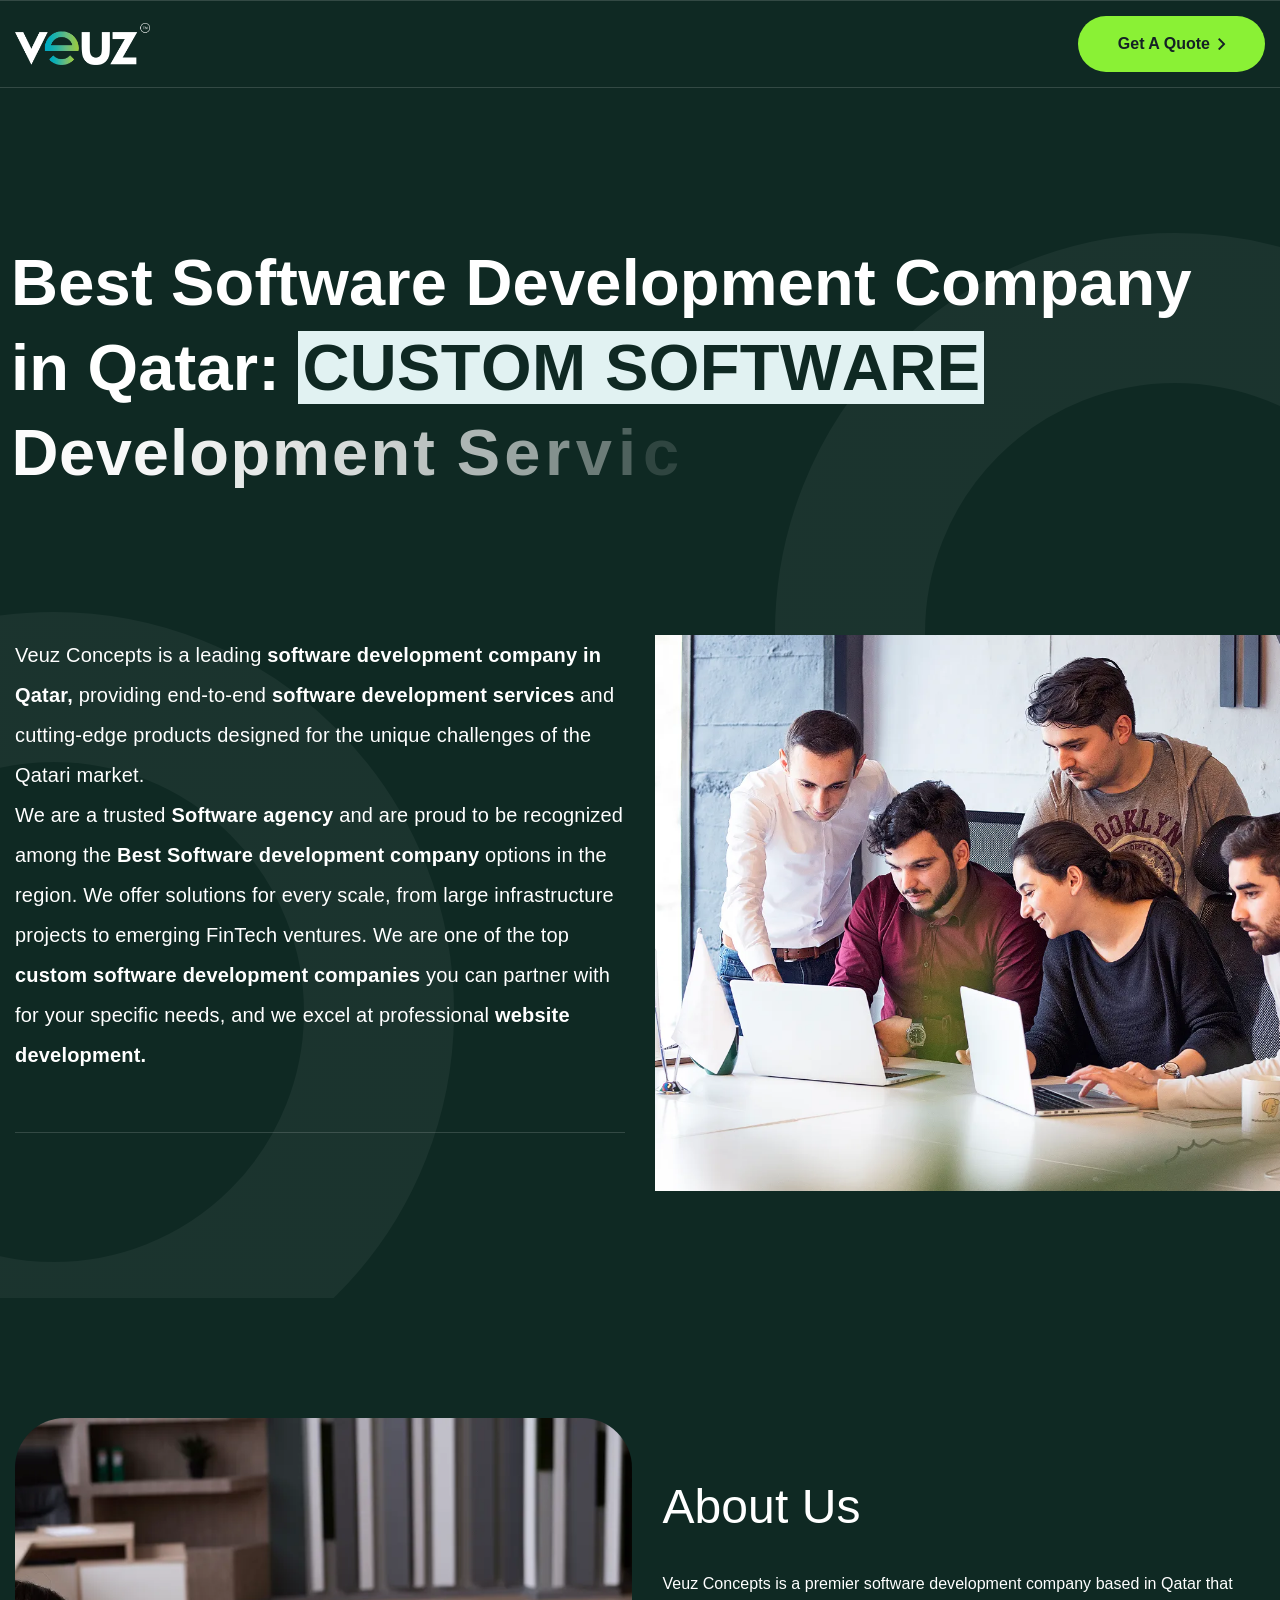
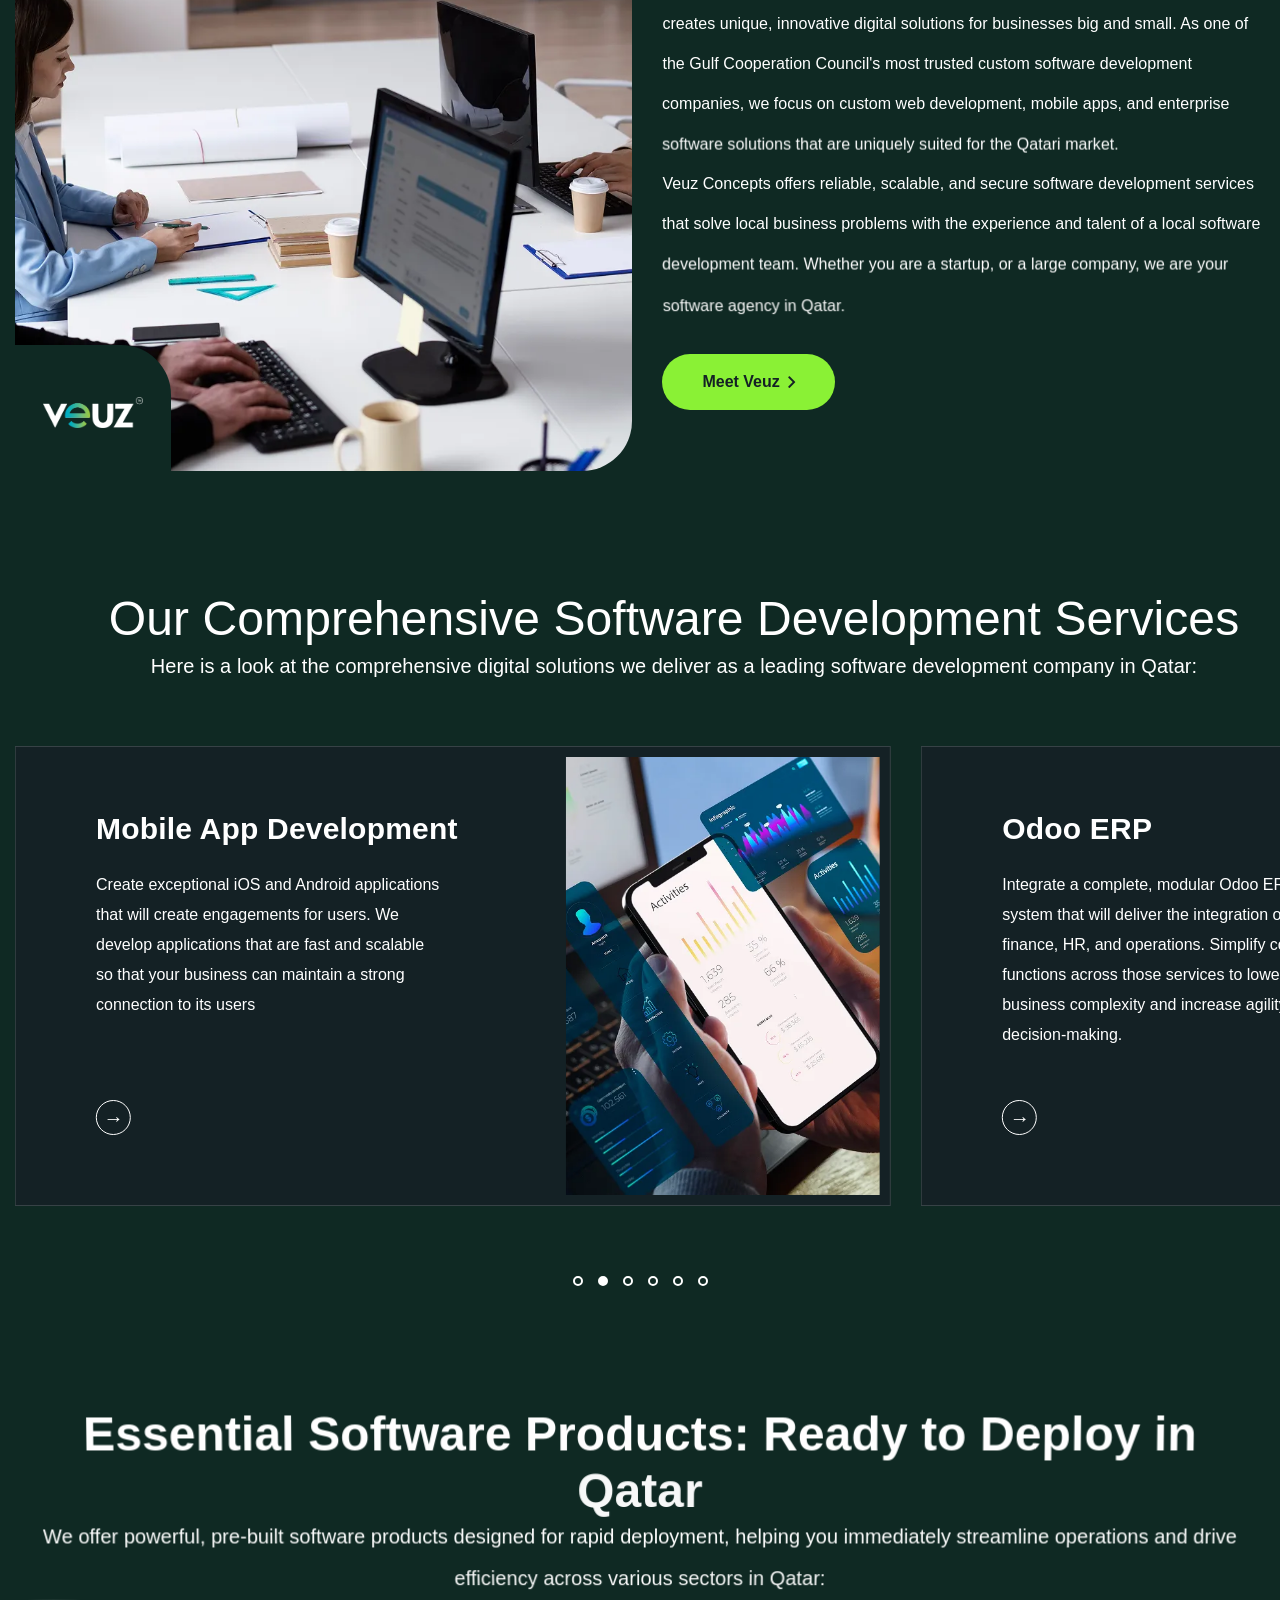
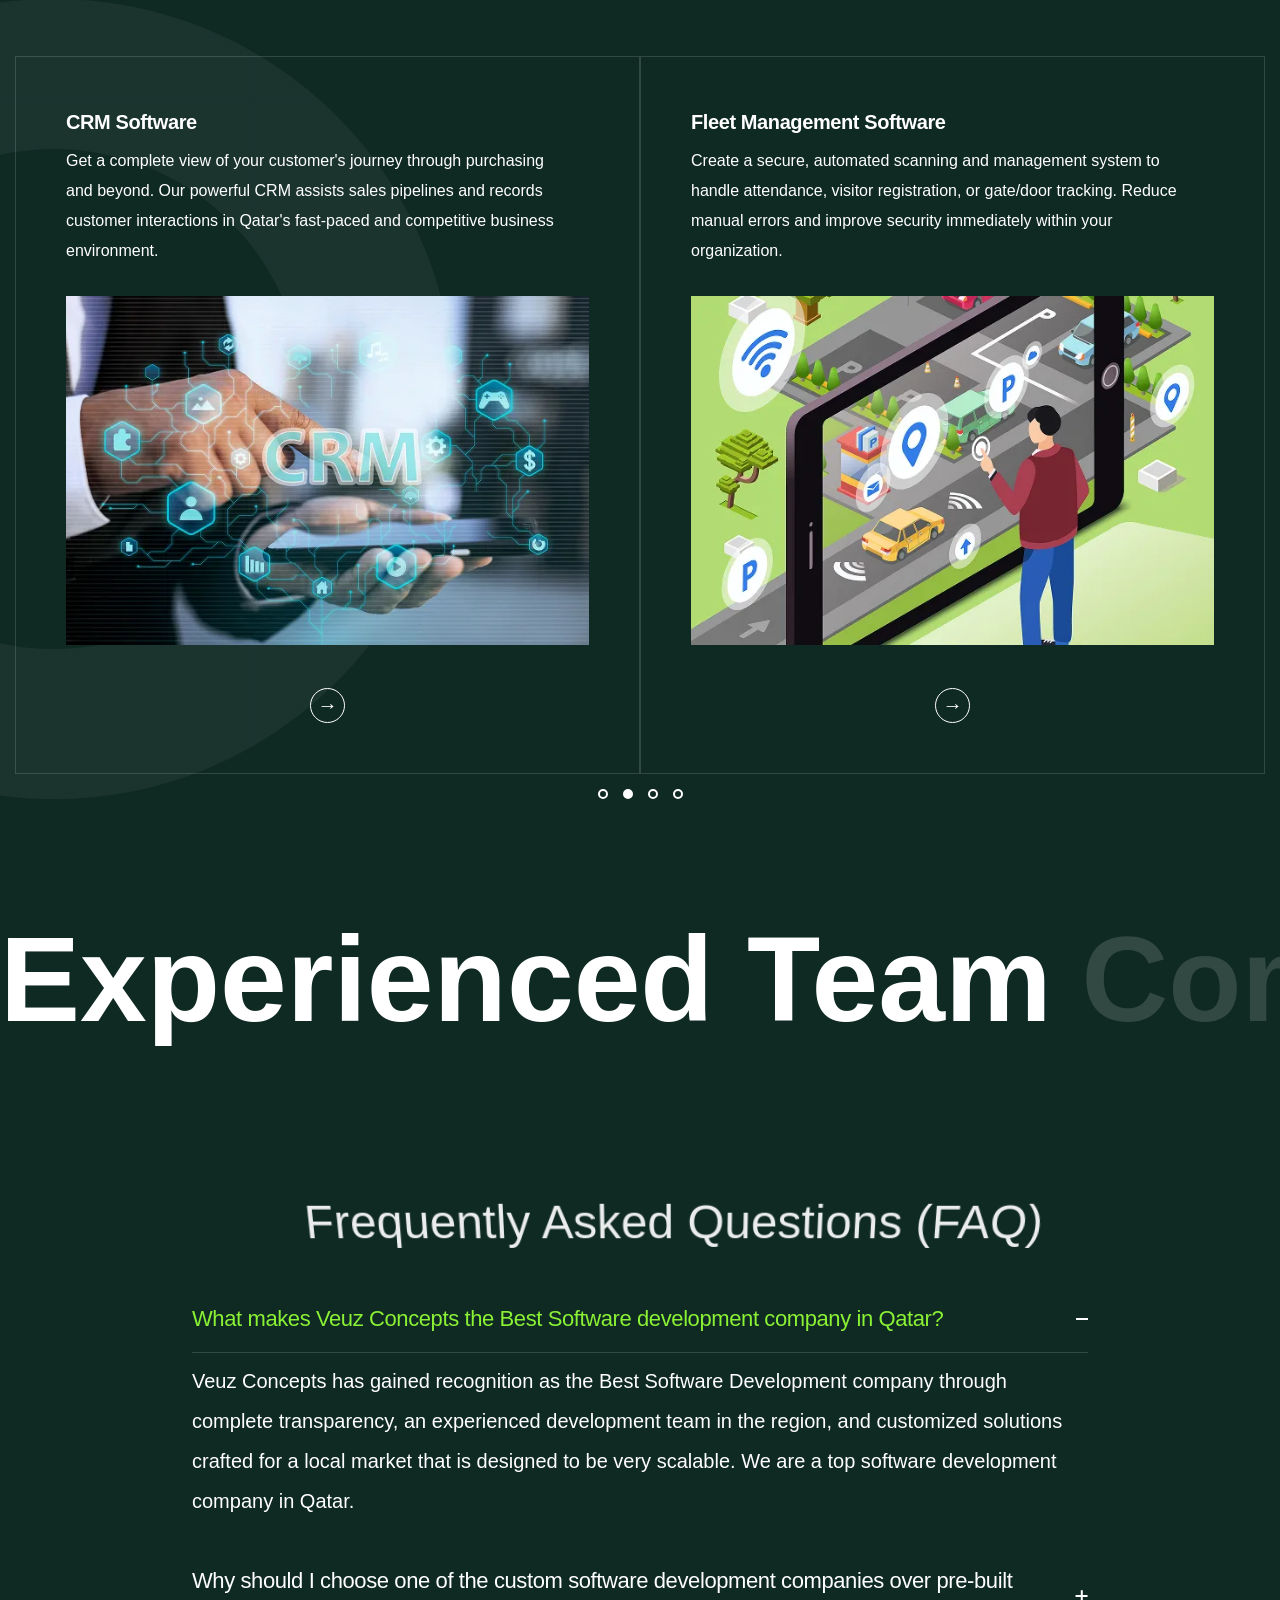
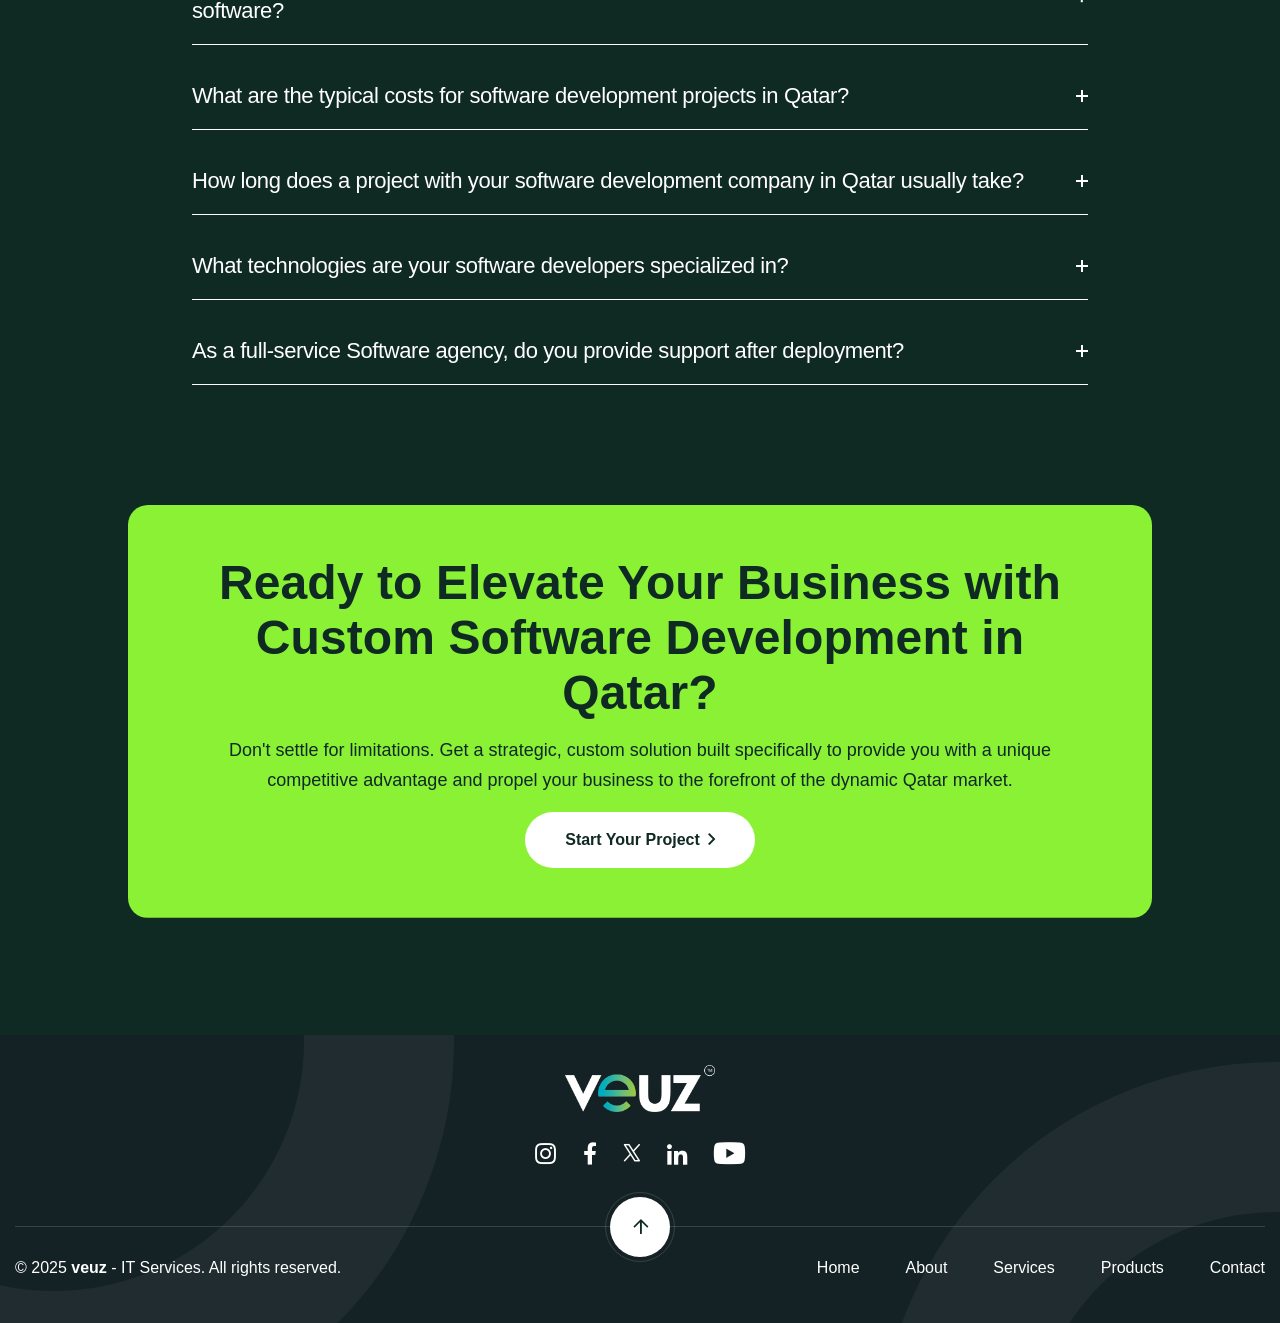
==== commit fd6807fe: "first commit" ====
--- a/index.html
+++ b/index.html
@@ -113,9 +113,9 @@
                         <div class="top-page-title">
 
                             <h1 class="title fw-6 lh-85 split-text effect-right">
-                                Top Software Development Company in Dubai, UAE:
-
-                                <span class="highlight text-uppercase"> Your Partner</span> for Digital Excellence
+                                Best Software Development Company in Qatar:  
+
+                                <span class="highlight text-uppercase">  Custom Software</span> Development Services
                             </h1>
                         </div>
                     </div>
@@ -126,15 +126,10 @@
 
                             <div class="desc text-animation">
                                 <p class="fs-20 lh-40">
-                                    The United Arab Emirates is an international centre of innovation and is rapidly
-                                    undergoing digital transformation in every sector, from start-ups to multinationals.
+                                    Veuz Concepts is a leading <strong>software development company in Qatar,</strong> providing end-to-end <strong>software development services</strong> and cutting-edge products designed for the unique challenges of the Qatari market.
                                 </p>
                                 <p class="fs-20 lh-40">
-                                    As a leading Software Development Company in Dubai, Veuz Concepts provides
-                                    end-to-end software development services built to suit the unique needs and
-                                    regulatory landscape found in the Emirates. We are one of the most trusted custom
-                                    software development company in UAE and a premier Software Development Company in
-                                    UAE. Our solutions ensure why we are a top-tier Software Development Company Dubai.
+                                    We are a trusted <strong>Software agency</strong>  and are proud to be recognized among the <strong>Best Software development company </strong> options in the region. We offer solutions for every scale, from large infrastructure projects to emerging FinTech ventures. We are one of the top <strong>custom software development companies</strong>  you can partner with for your specific needs, and we excel at professional <strong>website development.</strong> 
                                 </p>
                             </div>
 
@@ -146,8 +141,8 @@
                     </div>
                     <div class="col-lg-6">
                         <div class="image tf-animate-1">
-                            <img src="image/page-title/img-page-title.jpg"
-                                data-src="image/page-title/img-page-title.jpg" alt="" class="lazyload">
+                            <img src="image/section/img-section-counting-1.webp"
+                                data-src="image/section/img-section-counting-1.webp" alt="" class="lazyload">
                         </div>
                     </div>
 
@@ -168,8 +163,8 @@
                     <div class="section-counting-inner flex">
                         <div class="left order-1 order-xl-0">
                             <div class="image tf-animate-1">
-                                <img src="image/section/img-section-counting-1.jpg"
-                                    data-src="image/section/img-section-counting-1.jpg" alt="" class="lazyload">
+                                <img src="image/page-title/img-page-title.webp"
+                                    data-src="image/page-title/img-page-title.webp" alt="" class="lazyload">
                             </div>
                             <div class="box-logo tf-animate-2">
                                 <img src="image/logo/logo-veuz.png" alt="">
@@ -181,31 +176,20 @@
                         </div>
                         <div class="right order-0 order-xl-1">
                             <div class="heading-section ">
-                                <div class="sub-title body-2 fw-7 mb-17 title-animation">
+                                <!-- <div class="sub-title body-2 fw-7 mb-17 title-animation">
                                     About us
-                                </div>
+                                </div> -->
                                 <h2 class="title title-animation fw-3 mb-5">
-                                    Your Trusted Software Development Company in UAE
+                                    About Us
 
 
                                 </h2>
                                 <div class="desc text-animation">
-                                    <p class=" lh-30">
-                                        Veuz Concepts is at the forefront of the Middle East digital revolution, being a
-                                        strategic partner in the region's most visionary growth initiatives. As the
-                                        leading Software Development Company in UAE, we are committed to designing
-                                        tailored, game-changing technology solutions that drive business expansion and
-                                        digital success.
+                                    <p class=" lh-40">
+                                        Veuz Concepts is a premier software development company based in Qatar that creates unique, innovative digital solutions for businesses big and small. As one of the Gulf Cooperation Council's most trusted custom software development companies, we focus on custom web development, mobile apps, and enterprise software solutions that are uniquely suited for the Qatari market.
                                     </p>
-                                    <p class=" lh-30">
-                                        Our specialized knowledge in mobile and web application development, along with
-                                        the effective potential of emerging technology, helps us rank among the Best
-                                        Software Development companies in Dubai. We are experts in taking many of the
-                                        complex business problems you face and transforming them into successful digital
-                                        projects; we can provide your company with the service you're looking for from a
-                                        reputable Software Development Company Dubai, UAE. We are creating a digital
-                                        future, throughout the Gulf, and each project again is another piece of that
-                                        future.
+                                    <p class=" lh-40">
+                                        Veuz Concepts offers reliable, scalable, and secure software development services that solve local business problems with the experience and talent of a local software development team. Whether you are a startup, or a large company, we are your software agency in Qatar.
                                     </p>
                                 </div>
                                 <a href="https://www.veuzconcepts.com/" class="tf-btn mt-5">
@@ -220,7 +204,7 @@
             </section>
 
 
-            <section class="section-about p-services tf-spacing-2">
+            <!-- <section class="section-about p-services tf-spacing-2">
                 <div class="tf-container">
                     <div class="row">
                         <div class="col-lg-6">
@@ -273,7 +257,7 @@
                         </div>
                     </div>
                 </div>
-            </section>
+            </section> -->
 
 
 
@@ -282,13 +266,11 @@
                     <div class="heading-section mb-60 text-center">
 
                         <h2 class="title fw-3 title-animation">
-                            Top Software Development Services in Dubai and Across the UAE
+                            Our Comprehensive Software Development Services
                         </h2>
                         <div class="desc text-animation">
                             <p class="fs-20 lh-40">
-                                Take a look at our top-tier software development services, designed specifically to fit
-                                the needs of businesses in Dubai and across the UAE. Whether it be custom applications,
-                                or enterprise solutions, we deliver reliable, scalable, and future-ready technology.
+                                Here is a look at the comprehensive digital solutions we deliver as a leading software development company in Qatar:
                             </p>
                         </div>
                     </div>
@@ -322,9 +304,7 @@
                                                 href="https://www.veuzconcepts.com/website-development">Website
                                                 Development</a></h3>
                                         <div class="desc lh-30">
-                                            Receive expertise in website design and development to create a tailor-made,
-                                            deployable website or e-commerce experience that is optimized for traffic
-                                            and conversion within the Gulf region.
+                                            Receive professional website design and web development services to achieve a customized high-conversion website or e-commerce store, designed to generate traffic within the Gulf market.
                                         </div>
                                     </div>
                                     <div class="bottom-content">
@@ -351,9 +331,7 @@
                                                 href="https://www.veuzconcepts.com/mobile-application-development">Mobile
                                                 App Development</a></h3>
                                         <div class="desc lh-30">
-                                            Unroll remarkable iOS and Android applications that offer seamless user
-                                            engagement. We design fast and scalable apps to provide your business with a
-                                            robust connection to its customers.
+                                            Create exceptional iOS and Android applications that will create engagements for users. We develop applications that are fast and scalable so that your business can maintain a strong connection to its users
                                         </div>
                                     </div>
                                     <div class="bottom-content">
@@ -378,9 +356,7 @@
                                         <h3 class="title-project"><a href="https://www.veuzconcepts.com/odoo-erp">Odoo
                                                 ERP</a></h3>
                                         <div class="desc lh-30">
-                                            Deploy a comprehensive, modular Odoo ERP system to connect your finance, HR,
-                                            and operation business functions. Reduce complexity and enhance agile
-                                            decision-making.
+                                            Integrate a complete, modular Odoo ERP system that will deliver the integration of finance, HR, and operations. Simplify complex functions across those services to lower business complexity and increase agility in decision-making.
                                         </div>
                                     </div>
                                     <div class="bottom-content">
@@ -405,10 +381,7 @@
                                                 href="https://www.veuzconcepts.com/endpoint-security">Endpoint
                                                 Security</a></h3>
                                         <div class="desc lh-30">
-                                            Secure absolutely everything in your network including endpoint devices,
-                                            access points, and your connection to the internet, from sophisticated
-                                            adversarial threats. Our best-in-class solutions ensure security, data
-                                            privacy, and business continuity.
+                                            Secure all endpoint devices, access points, and network connections against sophisticated threats. Our best-in-class solutions protect security, privacy, and vital business continuity.
                                         </div>
                                     </div>
                                     <div class="bottom-content">
@@ -433,9 +406,7 @@
                                         <h3 class="title-project"><a
                                                 href="https://www.veuzconcepts.com/e-invoicing">E-Invoicing</a></h3>
                                         <div class="desc lh-30">
-                                            Utilize automated digital invoicing solutions that will ensure compliance
-                                            with the ongoing changes to GCC financial regulations and drastically
-                                            minimize manual errors and workload.
+                                            Leverage fully automated digital invoicing so that you can remain compliant with any future GCC regulations. You'll also significantly decrease manual errors while cutting your workload.
                                         </div>
                                     </div>
                                     <div class="bottom-content">
@@ -451,72 +422,18 @@
                                 </a>
                             </div>
                         </div>
+                        
+                        
                         <div class="swiper-slide">
                             <div class="project-item hover-image">
                                 <div class="item-content px-sm-15">
                                     <div class="top-content">
 
                                         <h3 class="title-project"><a
-                                                href="https://www.veuzconcepts.com/microsoft-365-for-business">Microsoft
-                                                365 for Business</a></h3>
-                                        <div class="desc lh-30">
-                                            Leverage collaboration and productivity with sophisticated management of
-                                            Microsoft 365 implementation, migration, and security throughout all your
-                                            cloud tools.
-                                        </div>
-                                    </div>
-                                    <div class="bottom-content">
-                                        <a href="https://www.veuzconcepts.com/microsoft-365-for-business"
-                                            class="tf-btn-readmore">
-                                            <span class="text">Dive Deeper</span>
-                                            <span class="plus">&#8594;</span>
-                                        </a>
-                                    </div>
-                                </div>
-                                <a href="https://www.veuzconcepts.com/microsoft-365-for-business" class="image">
-                                    <img src="image/services-item/service6.webp"
-                                        data-src="image/services-item/service6.webp" alt="" class="lazyload">
-                                </a>
-                            </div>
-                        </div>
-                        <div class="swiper-slide">
-                            <div class="project-item hover-image">
-                                <div class="item-content px-sm-15">
-                                    <div class="top-content">
-
-                                        <h3 class="title-project"><a
-                                                href="https://www.veuzconcepts.com/google-workspace-managed-services">Google
-                                                Workspace Managed Service</a></h3>
-                                        <div class="desc lh-30">
-                                            Achieve team efficiency through professional setup, integration and ongoing
-                                            security management of your Google Workspace (Gmail, Drive, Meet).
-                                        </div>
-                                    </div>
-                                    <div class="bottom-content">
-                                        <a href="https://www.veuzconcepts.com/google-workspace-managed-services"
-                                            class="tf-btn-readmore">
-                                            <span class="text">Dive Deeper</span>
-                                            <span class="plus">&#8594;</span>
-                                        </a>
-                                    </div>
-                                </div>
-                                <a href="https://www.veuzconcepts.com/google-workspace-managed-services" class="image">
-                                    <img src="image/services-item/service7.webp"
-                                        data-src="image/services-item/service7.webp" alt="" class="lazyload">
-                                </a>
-                            </div>
-                        </div>
-                        <div class="swiper-slide">
-                            <div class="project-item hover-image">
-                                <div class="item-content px-sm-15">
-                                    <div class="top-content">
-
-                                        <h3 class="title-project"><a
                                                 href="https://www.veuzconcepts.com/aramco-cyber-security-certificate">Aramco
                                                 Cybersecurity CCC/CCC+</a></h3>
                                         <div class="desc lh-30">
-                                            Attain and sustain compliance with Aramco requirements for Cybersecurity
-                                            Controls (CCC/CCC+) through our consulting and implementation services.
+                                            Through professional consulting and implementation services, your organization can meet and maintain compliance with all Aramco Cybersecurity Controls (CCC/CCC+).
                                         </div>
                                     </div>
                                     <div class="bottom-content">
@@ -562,13 +479,12 @@
                             <div class="heading-section mb-60 text-center">
 
                                 <h2 class="title fw-6 title-animation">
-                                    Our Flagship Software Products</span>
+                                    Essential Software Products: Ready to Deploy in Qatar</span>
                                 </h2>
 
                                 <div class="desc text-animation">
                                     <p class="fs-20 lh-40">
-                                        Discover our range of in-house software products designed to solve real business
-                                        challenges across industries.
+                                       We offer powerful, pre-built software products designed for rapid deployment, helping you immediately streamline operations and drive efficiency across various sectors in Qatar:
                                     </p>
                                 </div>
                             </div>
@@ -576,7 +492,8 @@
                     </div>
                     <div class="row">
                         <div class="col-12">
-                            <div class="swiper tf-swiper sw-services sw-border" data-swiper='{
+                            <div class="swiper tf-swiper sw-services sw-border" 
+                            data-swiper='{
                                 "slidesPerView": 1,
                                 "spaceBetween": 0,
                                 "loop": true, 
@@ -588,9 +505,10 @@
                                 "pagination": { "el": ".sw-pagination-services", "clickable": true },
                                 "breakpoints": {
                                     "550": { "slidesPerView": 2, "slidesPerGroup": 1},
-                                    "1200": { "slidesPerView": 3, "slidesPerGroup": 1}
+                                    "1200": { "slidesPerView": 2, "slidesPerGroup": 1}
                                     }
-                                }'>
+                                }'
+                                >
                                 <div class="swiper-wrapper">
                                     <div class="swiper-slide">
                                         <div class="services-item hover-image px-md-15 style-1">
@@ -599,10 +517,7 @@
                                                     href="https://www.veuzconcepts.com/zatca-e-invoicing"
                                                     class="title-service"> ZATCA E-Invoicing</a></h6>
                                             <div class="desc lh-30">
-                                                Make sure your business is regionally compliant with the Gulf's
-                                                strictest mandatory e-invoicing requirements. Streamline your entire
-                                                invoicing process with a secure, audit-ready solution precisely designed
-                                                for GCC processes.
+                                               Ensure your business achieves regional compliance with the Gulf's strictest mandatory e-invoicing regulations. Shotgun's robust platform streamlines the entire invoicing process,made secure and audit-ready and designed specifically for GCC processes.
                                             </div>
                                             <a href="https://www.veuzconcepts.com/zatca-e-invoicing" class="image">
                                                 <img src="image/product/product-1.webp"
@@ -623,9 +538,7 @@
                                             <h6 class="lh-30 fw-6"><a href="https://www.veuzconcepts.com/crm-software"
                                                     class="title-service">CRM Software</a></h6>
                                             <div class="desc lh-30">
-                                                Get a complete view of your customer's journey. Our powerful CRM
-                                                provides great value by managing sales pipelines, customer interactions,
-                                                and providing managed service in Dubai's competitive environment.
+                                                Get a complete view of your customer's journey through purchasing and beyond. Our powerful CRM assists sales pipelines and records customer interactions in Qatar's fast-paced and competitive business environment.
                                             </div>
                                             <a href="https://www.veuzconcepts.com/crm-software" class="image">
                                                 <img src="image/product/product-2.webp"
@@ -643,20 +556,17 @@
                                     <div class="swiper-slide">
                                         <div class="services-item hover-image px-md-15 style-1">
 
-                                            <h6 class="lh-30 fw-6"><a href="https://www.veuzconcepts.com/touch2scan"
-                                                    class="title-service">Touch2Scan</a></h6>
+                                            <h6 class="lh-30 fw-6"><a href="https://www.veuzconcepts.com/fleet-management-software"
+                                                    class="title-service">Fleet Management Software</a></h6>
                                             <div class="desc lh-30">
-                                                Establish a secure and automated scanning and management system to
-                                                simplify attendance, visitor registration, or gate/door tracking.
-                                                Prevent manual errors and immediately enhance security within your
-                                                facility.
+                                                Create a secure, automated scanning and management system to handle attendance, visitor registration, or gate/door tracking. Reduce manual errors and improve security immediately within your organization.
                                             </div>
-                                            <a href="https://www.veuzconcepts.com/touch2scan" class="image">
+                                            <a href="https://www.veuzconcepts.com/fleet-management-software" class="image">
                                                 <img src="image/product/product-3.webp"
                                                     data-src="image/product/product-3.webp" alt="" class="lazyload">
                                             </a>
                                             <div class="bottom-item">
-                                                <a href="https://www.veuzconcepts.com/touch2scan"
+                                                <a href="https://www.veuzconcepts.com/fleet-management-software"
                                                     class="tf-btn-readmore">
                                                     <span class="text">Go To Page</span>
                                                     <span class="plus">&#8594;</span>
@@ -671,9 +581,7 @@
                                                     href="https://www.veuzconcepts.com/study-abroad-software"
                                                     class="title-service">Study Abroad Software</a></h6>
                                             <div class="desc lh-30">
-                                                A purpose-built platform for educational consultants and institutions.
-                                                Manage student applications, visa applications, partnerships with
-                                                institutions, and counseling in one easy-to-use platform.
+                                                A platform designed for educational consultants and institutions. Manage student applications, visas, institution matching and counselling, all in one easy to use platform.
                                             </div>
                                             <a href="https://www.veuzconcepts.com/study-abroad-software" class="image">
                                                 <img src="image/product/product-4.webp"
@@ -688,28 +596,7 @@
                                             </div>
                                         </div>
                                     </div>
-                                    <div class="swiper-slide">
-                                        <div class="services-item hover-image px-md-15 style-1">
-
-                                            <h6 class="lh-30 fw-6"><a href="https://www.veuzconcepts.com/products"
-                                                    class="title-service">Complete Product Suite</a></h6>
-                                            <div class="desc lh-30">
-                                                Are you ready for additional solutions? You may access our complete
-                                                catalog of scalable, enterprise-grade software products which are
-                                                designed for rapid implementation in the Middle East market.
-                                            </div>
-                                            <a href="https://www.veuzconcepts.com/products" class="image">
-                                                <img src="image/product/product-5.webp"
-                                                    data-src="image/product/product-5.webp" alt="" class="lazyload">
-                                            </a>
-                                            <div class="bottom-item">
-                                                <a href="https://www.veuzconcepts.com/products" class="tf-btn-readmore">
-                                                    <span class="text">Go To Page</span>
-                                                    <span class="plus">&#8594;</span>
-                                                </a>
-                                            </div>
-                                        </div>
-                                    </div>
+                                    
                                 </div>
                             </div>
                             <div class="sw-pagination-services sw-pagination  mt-15 justify-content-center"></div>
@@ -760,7 +647,7 @@
                     </div>
                 </div>
 
-                <div class="tf-container">
+                <!-- <div class="tf-container">
 
                     <div class="row">
                         <div class="col-12">
@@ -870,7 +757,7 @@
 
 
                     </div>
-                </div>
+                </div> -->
             </section>
 
 
@@ -891,17 +778,14 @@
                 <div class="wg-according" id="According1">
                     <div class="according-item">
                         <h5 class="fw-5">
-                            <a href="#according1" data-bs-toggle="collapse" class="title-according">What makes Veuz
-                                Concepts the Best Software Company in Dubai? <span></span></a>
+                            <a href="#according1" data-bs-toggle="collapse" class="title-according">What makes Veuz Concepts the Best Software development company in Qatar? <span></span></a>
                         </h5>
                         <div id="according1" class="collapse show" data-bs-parent="#According1">
                             <div class="according-content">
 
                                 <div class="right">
                                     <div class="desc lh-40 fs-20">
-                                        Veuz Concepts has earned the title of Best Software Company in Dubai by
-                                        providing complete transparency, an experienced Software Development Team in
-                                        Dubai, and personalized solutions built for the local market that are scalable.
+                                        Veuz Concepts has gained recognition as the Best Software Development company through complete transparency, an experienced development team in the region, and customized solutions crafted for a local market that is designed to be very scalable. We are a top software development company in Qatar.
                                     </div>
 
                                 </div>
@@ -910,18 +794,14 @@
                     </div>
                     <div class="according-item">
                         <h5 class="fw-5">
-                            <a href="#according2" data-bs-toggle="collapse" class="title-according collapsed">Why should
-                                I choose a Custom Software Development Company in Dubai over pre-built
-                                software?<span></span></a>
+                            <a href="#according2" data-bs-toggle="collapse" class="title-according collapsed">Why should I choose one of the custom software development companies over pre-built software?<span></span></a>
                         </h5>
                         <div id="according2" class="collapse" data-bs-parent="#According1">
                             <div class="according-content">
 
                                 <div class="right">
                                     <div class="desc lh-40 fs-20">
-                                        Working with a Custom Software Development Company in Dubai means that your
-                                        platform will truly fit your business processes, connect to existing systems,
-                                        and provide a unique competitive advantage over off-the-shelf solutions.
+                                        Working with custom software development companies allows you to ensure your platform truly fits your own unique business processes, works seamlessly with your technology stacks, and provides a unique competitive advantage compared to off-the-shelf technology.
                                     </div>
 
                                 </div>
@@ -930,17 +810,14 @@
                     </div>
                     <div class="according-item">
                         <h5 class="fw-5">
-                            <a href="#according3" data-bs-toggle="collapse" class="title-according collapsed">What are
-                                the typical costs for Software Development Dubai projects?<span></span></a>
+                            <a href="#according3" data-bs-toggle="collapse" class="title-according collapsed">What are the typical costs for software development projects in Qatar?<span></span></a>
                         </h5>
                         <div id="according3" class="collapse" data-bs-parent="#According1">
                             <div class="according-content">
 
                                 <div class="right">
                                     <div class="desc lh-40 fs-20">
-                                        The prices associated with Software Development Dubai projects can vary greatly
-                                        depending on complexity, features, and technology stack. However, we provide a
-                                        direct, detailed estimate following a full requirement discovery meeting.
+                                        Software development project costs can vary greatly due to complexity, features involved, and technology stacks. As a reputable software development company in Qatar, we will provide a direct, detailed estimate once we go through a full requirements discovery meeting.
                                     </div>
 
                                 </div>
@@ -949,19 +826,14 @@
                     </div>
                     <div class="according-item">
                         <h5 class="fw-5">
-                            <a href="#according4" data-bs-toggle="collapse" class="title-according collapsed">How long
-                                does a project with your Software Development Company in UAE usually
-                                take?<span></span></a>
+                            <a href="#according4" data-bs-toggle="collapse" class="title-according collapsed">How long does a project with your software development company in Qatar usually take?<span></span></a>
                         </h5>
                         <div id="according4" class="collapse" data-bs-parent="#According1">
                             <div class="according-content">
 
                                 <div class="right">
                                     <div class="desc lh-40 fs-20">
-                                        Project timelines are primarily dictated by scope - and incredibly, our Software
-                                        Development Company in UAE works with an Agile process and structured
-                                        methodology to get your product to market in the fastest way possible, without
-                                        sacrificing quality.
+                                        The timelines of the project are mostly defined by the project’s scope. Our software development company in Qatar develops digital products using an Agile process and methodology, so you can trust that our experienced mobile app developers will get your product to market in the fastest way possible, without sacrificing quality. 
                                     </div>
 
                                 </div>
@@ -971,18 +843,14 @@
 
                     <div class="according-item">
                         <h5 class="fw-5">
-                            <a href="#according5" data-bs-toggle="collapse" class="title-according collapsed">What
-                                technologies are your Software Developers in Dubai specialized in? <span></span></a>
+                            <a href="#according5" data-bs-toggle="collapse" class="title-according collapsed">What technologies are your software developers specialized in? <span></span></a>
                         </h5>
                         <div id="according5" class="collapse" data-bs-parent="#According1">
                             <div class="according-content">
 
                                 <div class="right">
                                     <div class="desc lh-40 fs-20">
-                                        Our Software Developers in Dubai are experts in almost any modern,
-                                        enterprise-level technology stack, which may include (but is not limited to)
-                                        full-stack frameworks like React and Node.js, cloud technologies (AWS, Azure,
-                                        Google Cloud) and secure database architecture.
+                                        All of our developers are experienced in almost any modern enterprise-level tech stack, which can include but is not limited to full-stack frameworks such as React and Node.js, cloud tech such as AWS, Azure, Google Cloud, and secure database architecture. 
                                     </div>
 
                                 </div>
@@ -992,17 +860,14 @@
 
                     <div class="according-item">
                         <h5 class="fw-5">
-                            <a href="#according6" data-bs-toggle="collapse" class="title-according collapsed">Do you
-                                provide support after deployment? <span></span></a>
+                            <a href="#according6" data-bs-toggle="collapse" class="title-according collapsed">As a full-service Software agency, do you provide support after deployment?<span></span></a>
                         </h5>
                         <div id="according6" class="collapse" data-bs-parent="#According1">
                             <div class="according-content">
 
                                 <div class="right">
                                     <div class="desc lh-40 fs-20">
-                                        Of course, our Software Development Company Dubai also provides flexible
-                                        post-launch support and maintenance packages to ensure your software is secure,
-                                        updated and performing well long after it’s been deploy.
+                                        Of course. As a top-tier Software agency, our software development company in Qatar also offers flexible post-launch support and maintenance packages to ensure your software is secure, up to date, and performing at its best for the long haul after it has launched.
                                     </div>
 
                                 </div>
@@ -1021,11 +886,10 @@
                         <div class="section-content section-form-content tf-animate-2  mx-auto text-center">
 
                             <h2 class="title fw-6">
-                                Ready to Discuss Your Custom Software Development Project in the UAE?
+                                Ready to Elevate Your Business with Custom Software Development in Qatar?
                             </h2>
                             <div class="sub-title body-2 lh-30 fw-3 mb-17">
-                                Don't settle for off-the-shelf software. Get a custom solution built specifically to
-                                accelerate your business success.
+                                Don't settle for limitations. Get a strategic, custom solution built specifically to provide you with a unique competitive advantage and propel your business to the forefront of the dynamic Qatar market.
                             </div>
                             <a href="https://www.veuzconcepts.com/contact"
                                 class="tf-btn style-bg-white hover-bg-main-dark mx-auto">
--- a/css/styles.css
+++ b/css/styles.css
@@ -2351,7 +2351,7 @@
   padding-bottom: 132px;
 }
 .section-services.p-services .tf-marquee {
-  padding-bottom: 134px;
+  padding-bottom: 30px;
 }
 .section-services.p-services .services-item {
   flex: 1 1 auto;
@@ -2426,9 +2426,7 @@
 
 /*-------------- Responsive ----------------- */
 @media (min-width: 551px) {
-  .sw-border .swiper-slide .services-item {
-    border-left: 0;
-  }
+  
   .sw-border .swiper-slide:first-child .services-item {
     border-left: 1px solid var(--stroke-2);
   }
@@ -3108,7 +3106,7 @@
             left: 0;
             width: 100%;
             height: 100%;
-            background-color: rgba(0, 0, 0, 0.5);
+            background-color: rgba(0, 0, 0, .8);
             opacity: 0;
             visibility: hidden;
             transition: all 0.4s ease;
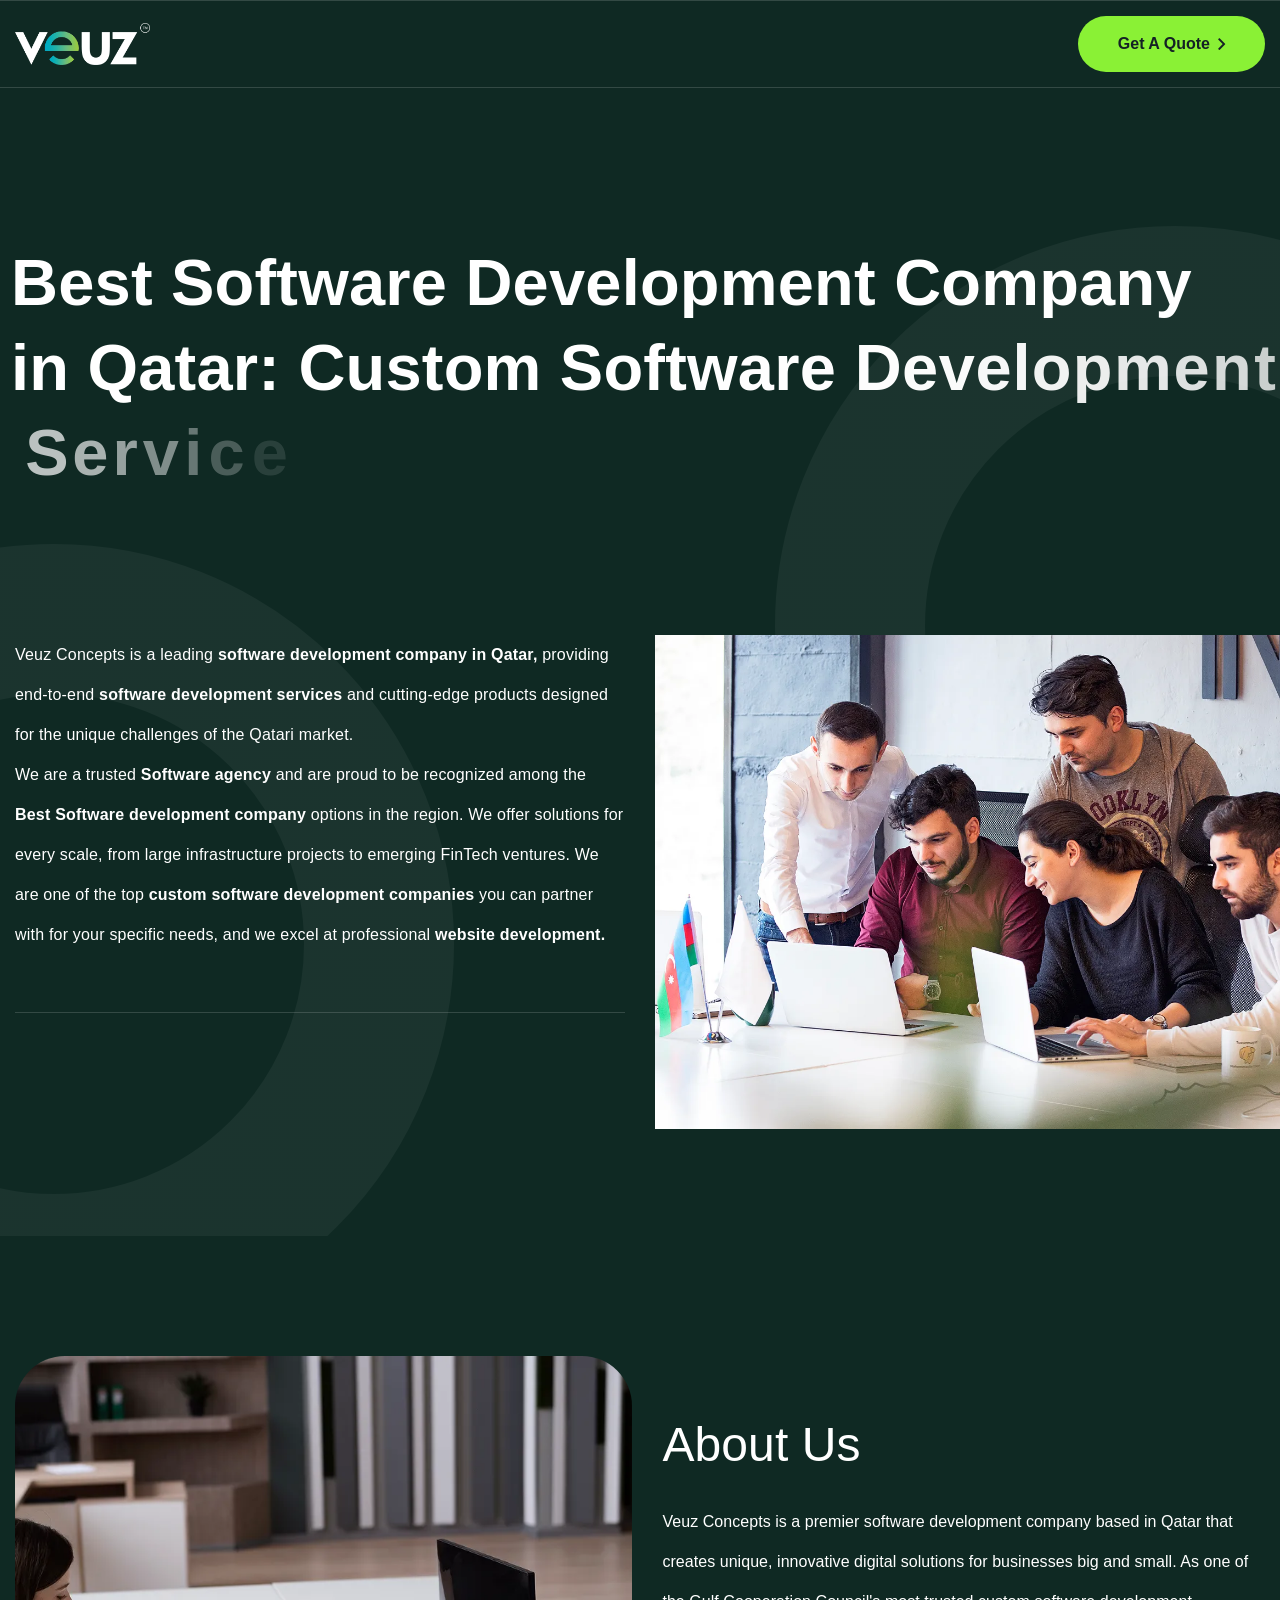
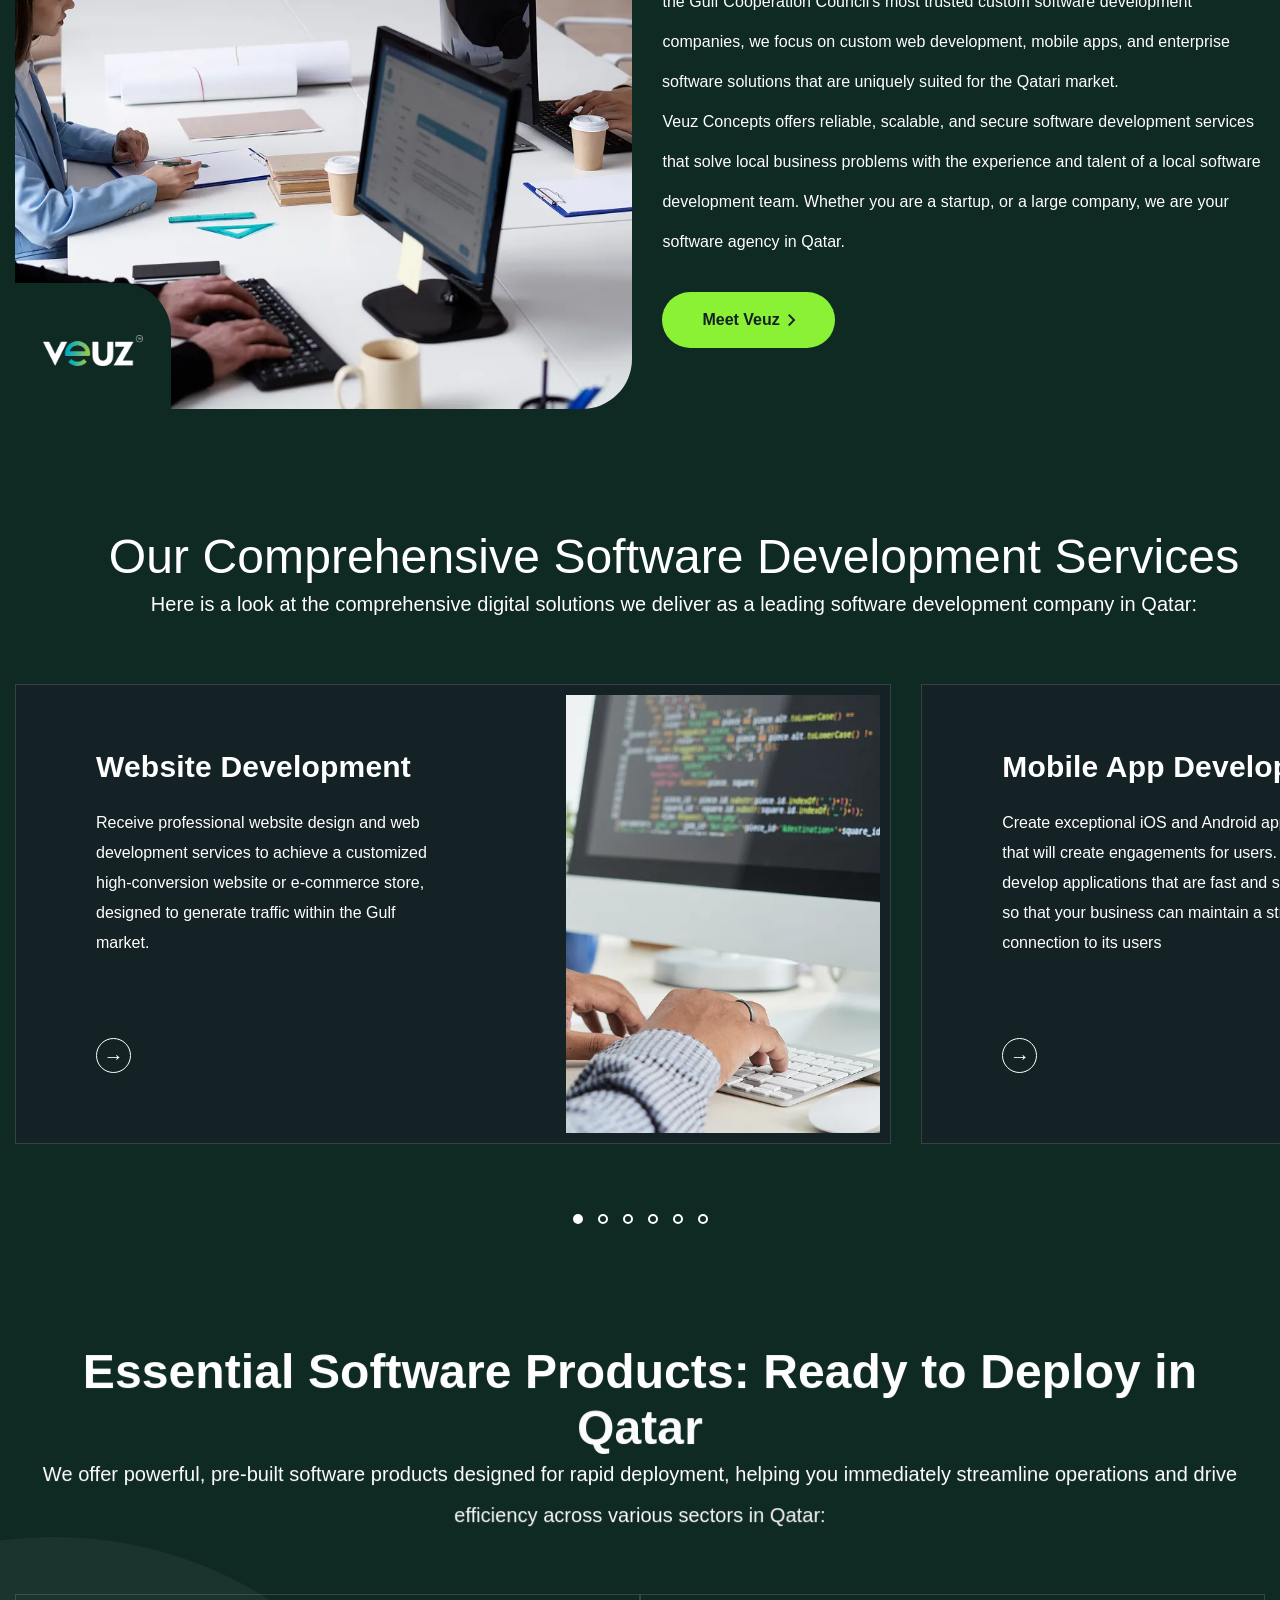
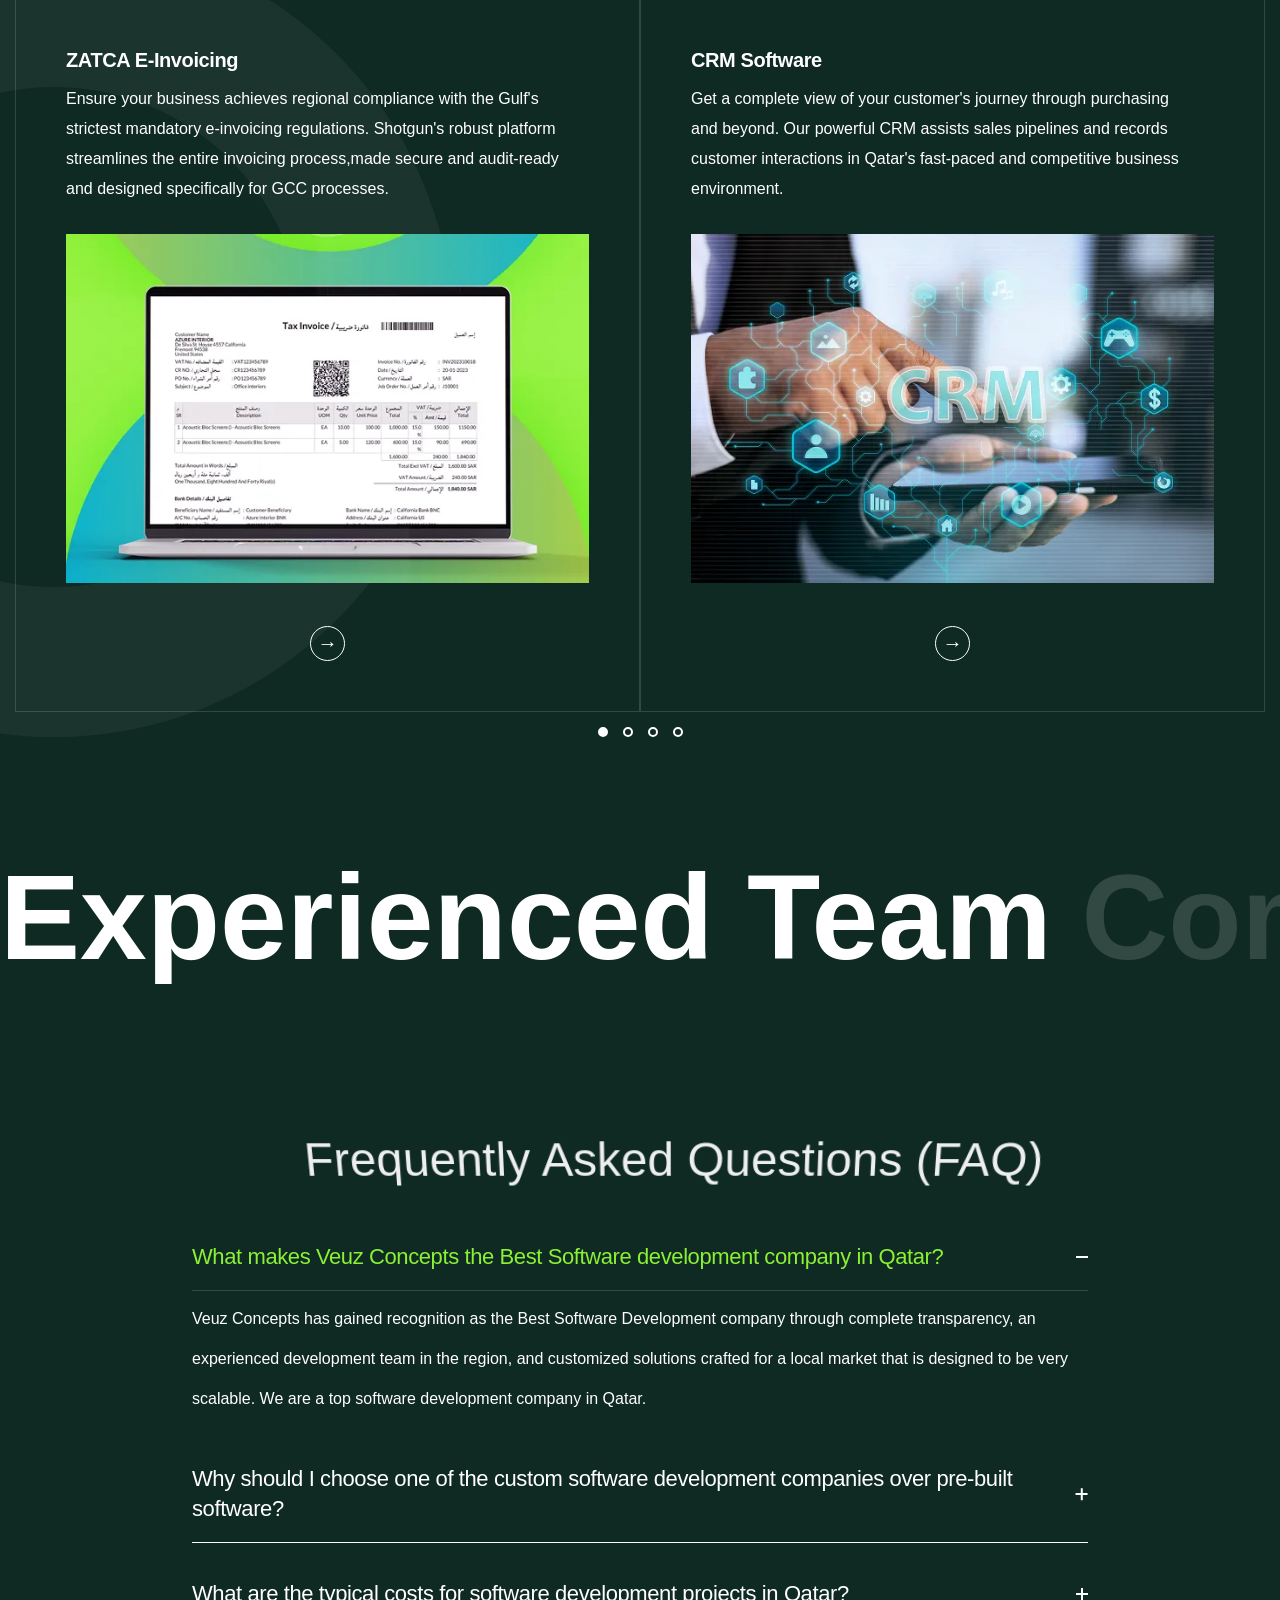
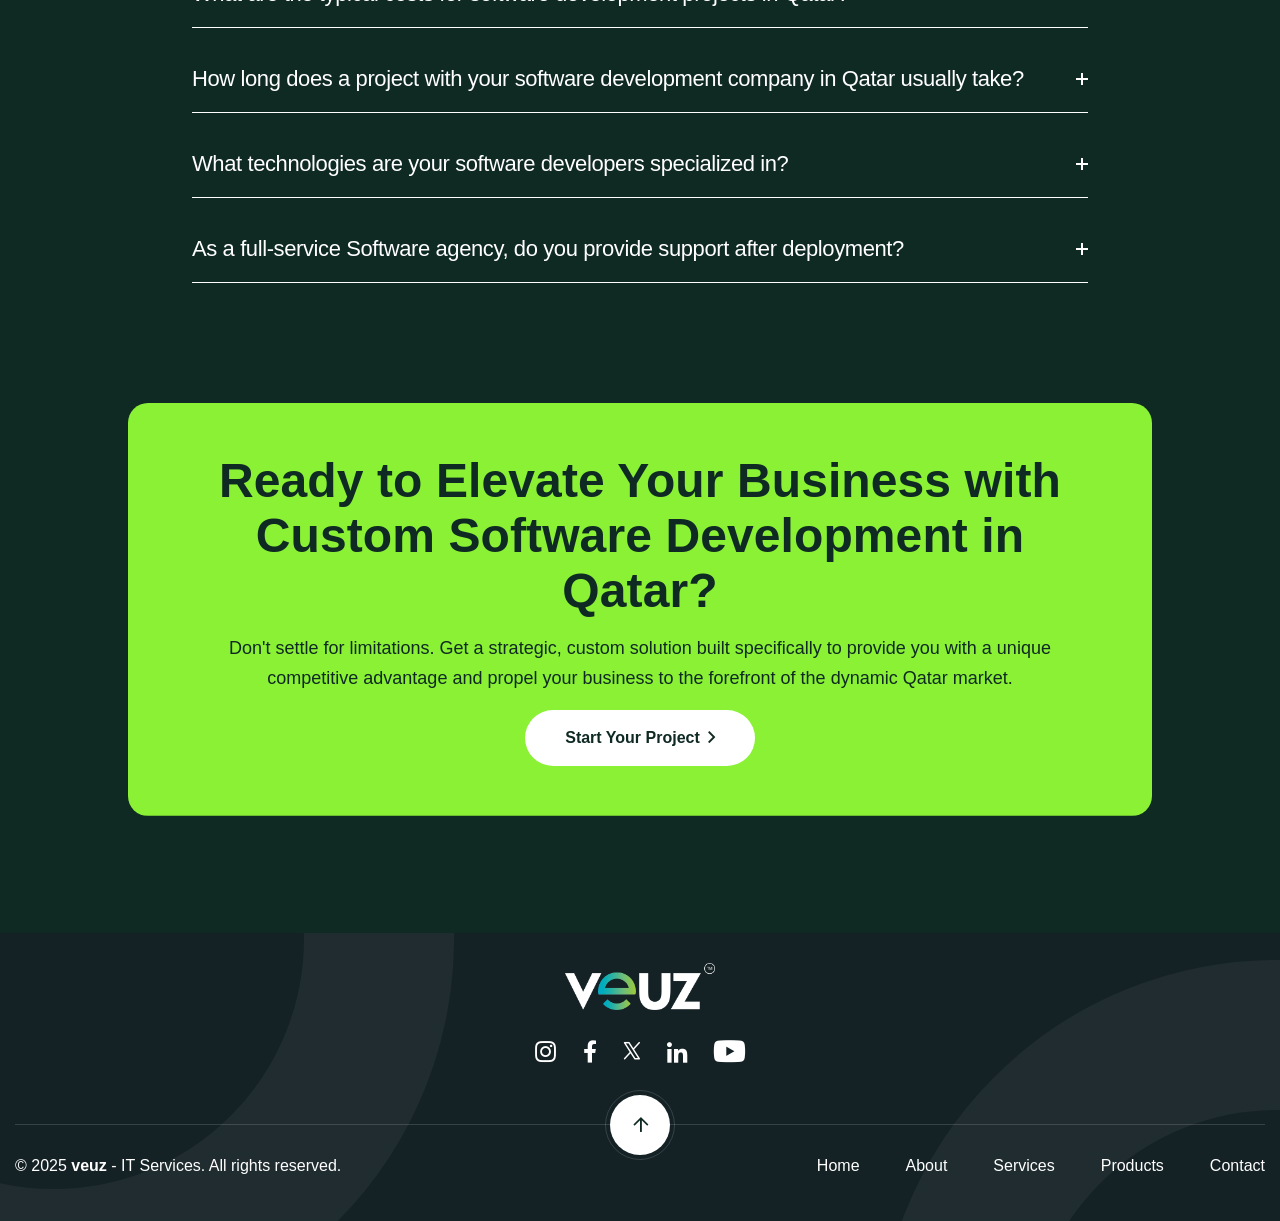
==== commit d25f6c91: "Update index.html" ====
--- a/index.html
+++ b/index.html
@@ -115,7 +115,7 @@
                             <h1 class="title fw-6 lh-85 split-text effect-right">
                                 Best Software Development Company in Qatar:  
 
-                                <span class="highlight text-uppercase">  Custom Software</span> Development Services
+                                  Custom Software Development Services
                             </h1>
                         </div>
                     </div>
@@ -125,10 +125,10 @@
                         <div class="content-left">
 
                             <div class="desc text-animation">
-                                <p class="fs-20 lh-40">
+                                <p class=" lh-40">
                                     Veuz Concepts is a leading <strong>software development company in Qatar,</strong> providing end-to-end <strong>software development services</strong> and cutting-edge products designed for the unique challenges of the Qatari market.
                                 </p>
-                                <p class="fs-20 lh-40">
+                                <p class=" lh-40">
                                     We are a trusted <strong>Software agency</strong>  and are proud to be recognized among the <strong>Best Software development company </strong> options in the region. We offer solutions for every scale, from large infrastructure projects to emerging FinTech ventures. We are one of the top <strong>custom software development companies</strong>  you can partner with for your specific needs, and we excel at professional <strong>website development.</strong> 
                                 </p>
                             </div>
@@ -300,9 +300,8 @@
                                 <div class="item-content px-sm-15">
                                     <div class="top-content">
 
-                                        <h3 class="title-project"><a
-                                                href="https://www.veuzconcepts.com/website-development">Website
-                                                Development</a></h3>
+                                        <h3 class="title-project">Website
+                                                Development</h3>
                                         <div class="desc lh-30">
                                             Receive professional website design and web development services to achieve a customized high-conversion website or e-commerce store, designed to generate traffic within the Gulf market.
                                         </div>
@@ -316,10 +315,10 @@
                                         </a>
                                     </div>
                                 </div>
-                                <a href="https://www.veuzconcepts.com/website-development" class="image">
+                                <div class="image">
                                     <img src="image/services-item/service1.webp"
                                         data-src="image/services-item/service1.webp" alt="" class="lazyload">
-                                </a>
+                                </div>
                             </div>
                         </div>
                         <div class="swiper-slide">
@@ -327,9 +326,8 @@
                                 <div class="item-content px-sm-15">
                                     <div class="top-content">
 
-                                        <h3 class="title-project"><a
-                                                href="https://www.veuzconcepts.com/mobile-application-development">Mobile
-                                                App Development</a></h3>
+                                        <h3 class="title-project">Mobile
+                                                App Development</h3>
                                         <div class="desc lh-30">
                                             Create exceptional iOS and Android applications that will create engagements for users. We develop applications that are fast and scalable so that your business can maintain a strong connection to its users
                                         </div>
@@ -342,10 +340,10 @@
                                         </a>
                                     </div>
                                 </div>
-                                <a href="https://www.veuzconcepts.com/mobile-application-development" class="image">
+                                <div class="image">
                                     <img src="image/services-item/service2.webp"
                                         data-src="image/services-item/service2.webp" alt="" class="lazyload">
-                                </a>
+                                </div>
                             </div>
                         </div>
                         <div class="swiper-slide">
@@ -353,8 +351,8 @@
                                 <div class="item-content px-sm-15">
                                     <div class="top-content">
 
-                                        <h3 class="title-project"><a href="https://www.veuzconcepts.com/odoo-erp">Odoo
-                                                ERP</a></h3>
+                                        <h3 class="title-project">Odoo
+                                                ERP</h3>
                                         <div class="desc lh-30">
                                             Integrate a complete, modular Odoo ERP system that will deliver the integration of finance, HR, and operations. Simplify complex functions across those services to lower business complexity and increase agility in decision-making.
                                         </div>
@@ -366,10 +364,10 @@
                                         </a>
                                     </div>
                                 </div>
-                                <a href="https://www.veuzconcepts.com/odoo-erp" class="image">
+                                <div class="image">
                                     <img src="image/services-item/service3.webp"
                                         data-src="image/services-item/service3.webp" alt="" class="lazyload">
-                                </a>
+                                </div>
                             </div>
                         </div>
                         <div class="swiper-slide">
@@ -377,9 +375,8 @@
                                 <div class="item-content px-sm-15">
                                     <div class="top-content">
 
-                                        <h3 class="title-project"><a
-                                                href="https://www.veuzconcepts.com/endpoint-security">Endpoint
-                                                Security</a></h3>
+                                        <h3 class="title-project">Endpoint
+                                                Security</h3>
                                         <div class="desc lh-30">
                                             Secure all endpoint devices, access points, and network connections against sophisticated threats. Our best-in-class solutions protect security, privacy, and vital business continuity.
                                         </div>
@@ -392,10 +389,10 @@
                                         </a>
                                     </div>
                                 </div>
-                                <a href="https://www.veuzconcepts.com/endpoint-security" class="image">
+                                <div class="image">
                                     <img src="image/services-item/service4.webp"
                                         data-src="image/services-item/service4.webp" alt="" class="lazyload">
-                                </a>
+                                </div>
                             </div>
                         </div>
                         <div class="swiper-slide">
@@ -403,8 +400,7 @@
                                 <div class="item-content px-sm-15">
                                     <div class="top-content">
 
-                                        <h3 class="title-project"><a
-                                                href="https://www.veuzconcepts.com/e-invoicing">E-Invoicing</a></h3>
+                                        <h3 class="title-project">E-Invoicing</h3>
                                         <div class="desc lh-30">
                                             Leverage fully automated digital invoicing so that you can remain compliant with any future GCC regulations. You'll also significantly decrease manual errors while cutting your workload.
                                         </div>
@@ -416,10 +412,10 @@
                                         </a>
                                     </div>
                                 </div>
-                                <a href="https://www.veuzconcepts.com/e-invoicing" class="image">
+                                <div class="image">
                                     <img src="image/services-item/service5.webp"
                                         data-src="image/services-item/service5.webp" alt="" class="lazyload">
-                                </a>
+                                </div>
                             </div>
                         </div>
                         
@@ -429,9 +425,8 @@
                                 <div class="item-content px-sm-15">
                                     <div class="top-content">
 
-                                        <h3 class="title-project"><a
-                                                href="https://www.veuzconcepts.com/aramco-cyber-security-certificate">Aramco
-                                                Cybersecurity CCC/CCC+</a></h3>
+                                        <h3 class="title-project">Aramco
+                                                Cybersecurity CCC/CCC+</h3>
                                         <div class="desc lh-30">
                                             Through professional consulting and implementation services, your organization can meet and maintain compliance with all Aramco Cybersecurity Controls (CCC/CCC+).
                                         </div>
@@ -444,10 +439,10 @@
                                         </a>
                                     </div>
                                 </div>
-                                <a href="https://www.veuzconcepts.com/aramco-cyber-security-certificate" class="image">
+                                <div class="image">
                                     <img src="image/services-item/service8.webp"
                                         data-src="image/services-item/service8.webp" alt="" class="lazyload">
-                                </a>
+                                </div>
                             </div>
                         </div>
                     </div>
@@ -513,16 +508,14 @@
                                     <div class="swiper-slide">
                                         <div class="services-item hover-image px-md-15 style-1">
 
-                                            <h6 class="lh-30 fw-6"><a
-                                                    href="https://www.veuzconcepts.com/zatca-e-invoicing"
-                                                    class="title-service"> ZATCA E-Invoicing</a></h6>
+                                            <h6 class="lh-30 fw-6 title-service"> ZATCA E-Invoicing</h6>
                                             <div class="desc lh-30">
                                                Ensure your business achieves regional compliance with the Gulf's strictest mandatory e-invoicing regulations. Shotgun's robust platform streamlines the entire invoicing process,made secure and audit-ready and designed specifically for GCC processes.
                                             </div>
-                                            <a href="https://www.veuzconcepts.com/zatca-e-invoicing" class="image">
+                                            <div class="image">
                                                 <img src="image/product/product-1.webp"
                                                     data-src="image/product/product-1.webp" alt="" class="lazyload">
-                                            </a>
+                                            </div>
                                             <div class="bottom-item">
                                                 <a href="https://www.veuzconcepts.com/zatca-e-invoicing"
                                                     class="tf-btn-readmore">
@@ -535,15 +528,14 @@
                                     <div class="swiper-slide">
                                         <div class="services-item hover-image px-md-15 style-1">
 
-                                            <h6 class="lh-30 fw-6"><a href="https://www.veuzconcepts.com/crm-software"
-                                                    class="title-service">CRM Software</a></h6>
+                                            <h6 class="lh-30 fw-6 title-service">CRM Software</h6>
                                             <div class="desc lh-30">
                                                 Get a complete view of your customer's journey through purchasing and beyond. Our powerful CRM assists sales pipelines and records customer interactions in Qatar's fast-paced and competitive business environment.
                                             </div>
-                                            <a href="https://www.veuzconcepts.com/crm-software" class="image">
+                                            <div class="image">
                                                 <img src="image/product/product-2.webp"
                                                     data-src="image/product/product-2.webp" alt="" class="lazyload">
-                                            </a>
+                                            </div>
                                             <div class="bottom-item">
                                                 <a href="https://www.veuzconcepts.com/crm-software"
                                                     class="tf-btn-readmore">
@@ -556,15 +548,14 @@
                                     <div class="swiper-slide">
                                         <div class="services-item hover-image px-md-15 style-1">
 
-                                            <h6 class="lh-30 fw-6"><a href="https://www.veuzconcepts.com/fleet-management-software"
-                                                    class="title-service">Fleet Management Software</a></h6>
+                                            <h6 class="lh-30 fw-6 title-service">Fleet Management Software</h6>
                                             <div class="desc lh-30">
                                                 Create a secure, automated scanning and management system to handle attendance, visitor registration, or gate/door tracking. Reduce manual errors and improve security immediately within your organization.
                                             </div>
-                                            <a href="https://www.veuzconcepts.com/fleet-management-software" class="image">
+                                            <div class="image">
                                                 <img src="image/product/product-3.webp"
                                                     data-src="image/product/product-3.webp" alt="" class="lazyload">
-                                            </a>
+                                            </div>
                                             <div class="bottom-item">
                                                 <a href="https://www.veuzconcepts.com/fleet-management-software"
                                                     class="tf-btn-readmore">
@@ -577,16 +568,14 @@
                                     <div class="swiper-slide">
                                         <div class="services-item hover-image px-md-15 style-1">
 
-                                            <h6 class="lh-30 fw-6"><a
-                                                    href="https://www.veuzconcepts.com/study-abroad-software"
-                                                    class="title-service">Study Abroad Software</a></h6>
+                                            <h6 class="lh-30 fw-6 title-service">Study Abroad Software</h6>
                                             <div class="desc lh-30">
                                                 A platform designed for educational consultants and institutions. Manage student applications, visas, institution matching and counselling, all in one easy to use platform.
                                             </div>
-                                            <a href="https://www.veuzconcepts.com/study-abroad-software" class="image">
+                                            <div class="image">
                                                 <img src="image/product/product-4.webp"
                                                     data-src="image/product/product-4.webp" alt="" class="lazyload">
-                                            </a>
+                                            </div>
                                             <div class="bottom-item">
                                                 <a href="https://www.veuzconcepts.com/study-abroad-software"
                                                     class="tf-btn-readmore">
@@ -784,7 +773,7 @@
                             <div class="according-content">
 
                                 <div class="right">
-                                    <div class="desc lh-40 fs-20">
+                                    <div class="desc lh-40 fs-16">
                                         Veuz Concepts has gained recognition as the Best Software Development company through complete transparency, an experienced development team in the region, and customized solutions crafted for a local market that is designed to be very scalable. We are a top software development company in Qatar.
                                     </div>
 
@@ -800,7 +789,7 @@
                             <div class="according-content">
 
                                 <div class="right">
-                                    <div class="desc lh-40 fs-20">
+                                    <div class="desc lh-40 fs-16">
                                         Working with custom software development companies allows you to ensure your platform truly fits your own unique business processes, works seamlessly with your technology stacks, and provides a unique competitive advantage compared to off-the-shelf technology.
                                     </div>
 
@@ -816,7 +805,7 @@
                             <div class="according-content">
 
                                 <div class="right">
-                                    <div class="desc lh-40 fs-20">
+                                    <div class="desc lh-40 fs-16">
                                         Software development project costs can vary greatly due to complexity, features involved, and technology stacks. As a reputable software development company in Qatar, we will provide a direct, detailed estimate once we go through a full requirements discovery meeting.
                                     </div>
 
@@ -832,7 +821,7 @@
                             <div class="according-content">
 
                                 <div class="right">
-                                    <div class="desc lh-40 fs-20">
+                                    <div class="desc lh-40 fs-16">
                                         The timelines of the project are mostly defined by the project’s scope. Our software development company in Qatar develops digital products using an Agile process and methodology, so you can trust that our experienced mobile app developers will get your product to market in the fastest way possible, without sacrificing quality. 
                                     </div>
 
@@ -849,7 +838,7 @@
                             <div class="according-content">
 
                                 <div class="right">
-                                    <div class="desc lh-40 fs-20">
+                                    <div class="desc lh-40 fs-16">
                                         All of our developers are experienced in almost any modern enterprise-level tech stack, which can include but is not limited to full-stack frameworks such as React and Node.js, cloud tech such as AWS, Azure, Google Cloud, and secure database architecture. 
                                     </div>
 
@@ -866,7 +855,7 @@
                             <div class="according-content">
 
                                 <div class="right">
-                                    <div class="desc lh-40 fs-20">
+                                    <div class="desc lh-40 fs-16">
                                         Of course. As a top-tier Software agency, our software development company in Qatar also offers flexible post-launch support and maintenance packages to ensure your software is secure, up to date, and performing at its best for the long haul after it has launched.
                                     </div>
 
@@ -1073,4 +1062,4 @@
 </body>
 
 
-</html>+</html>
